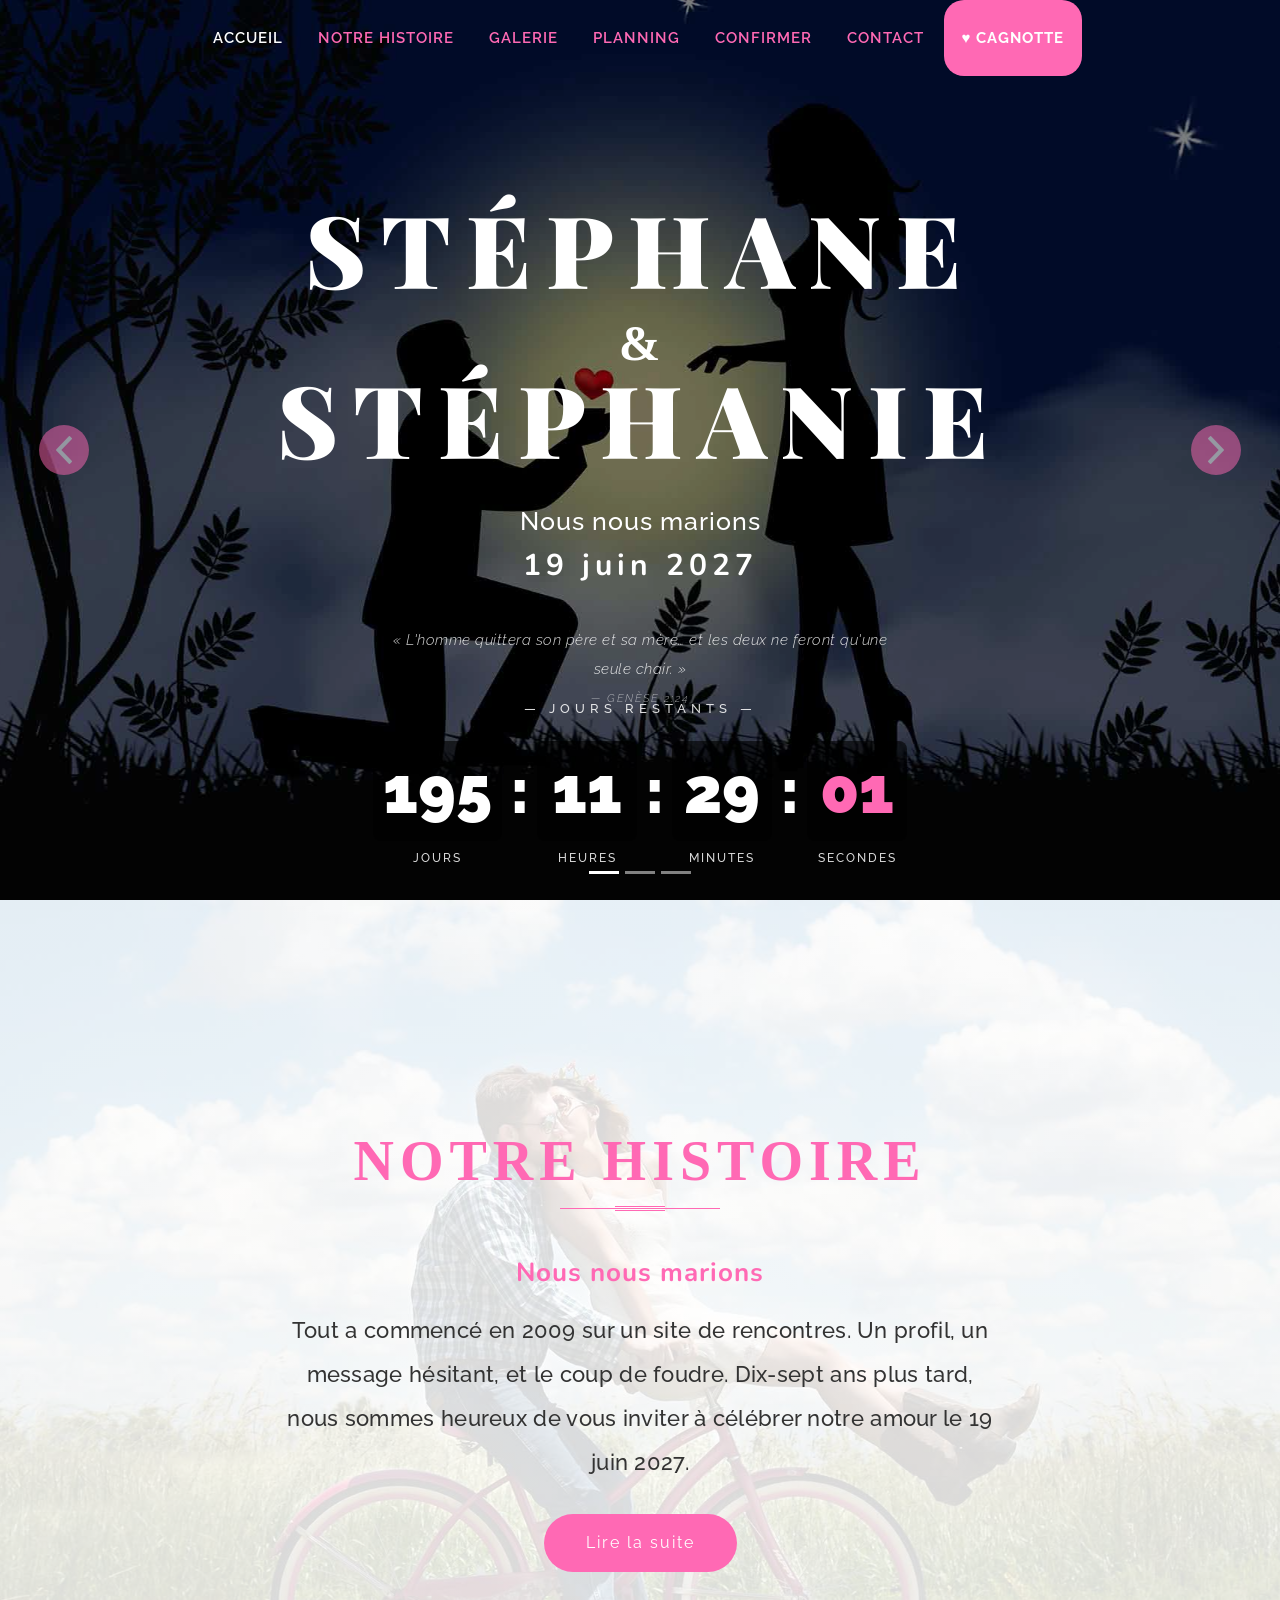
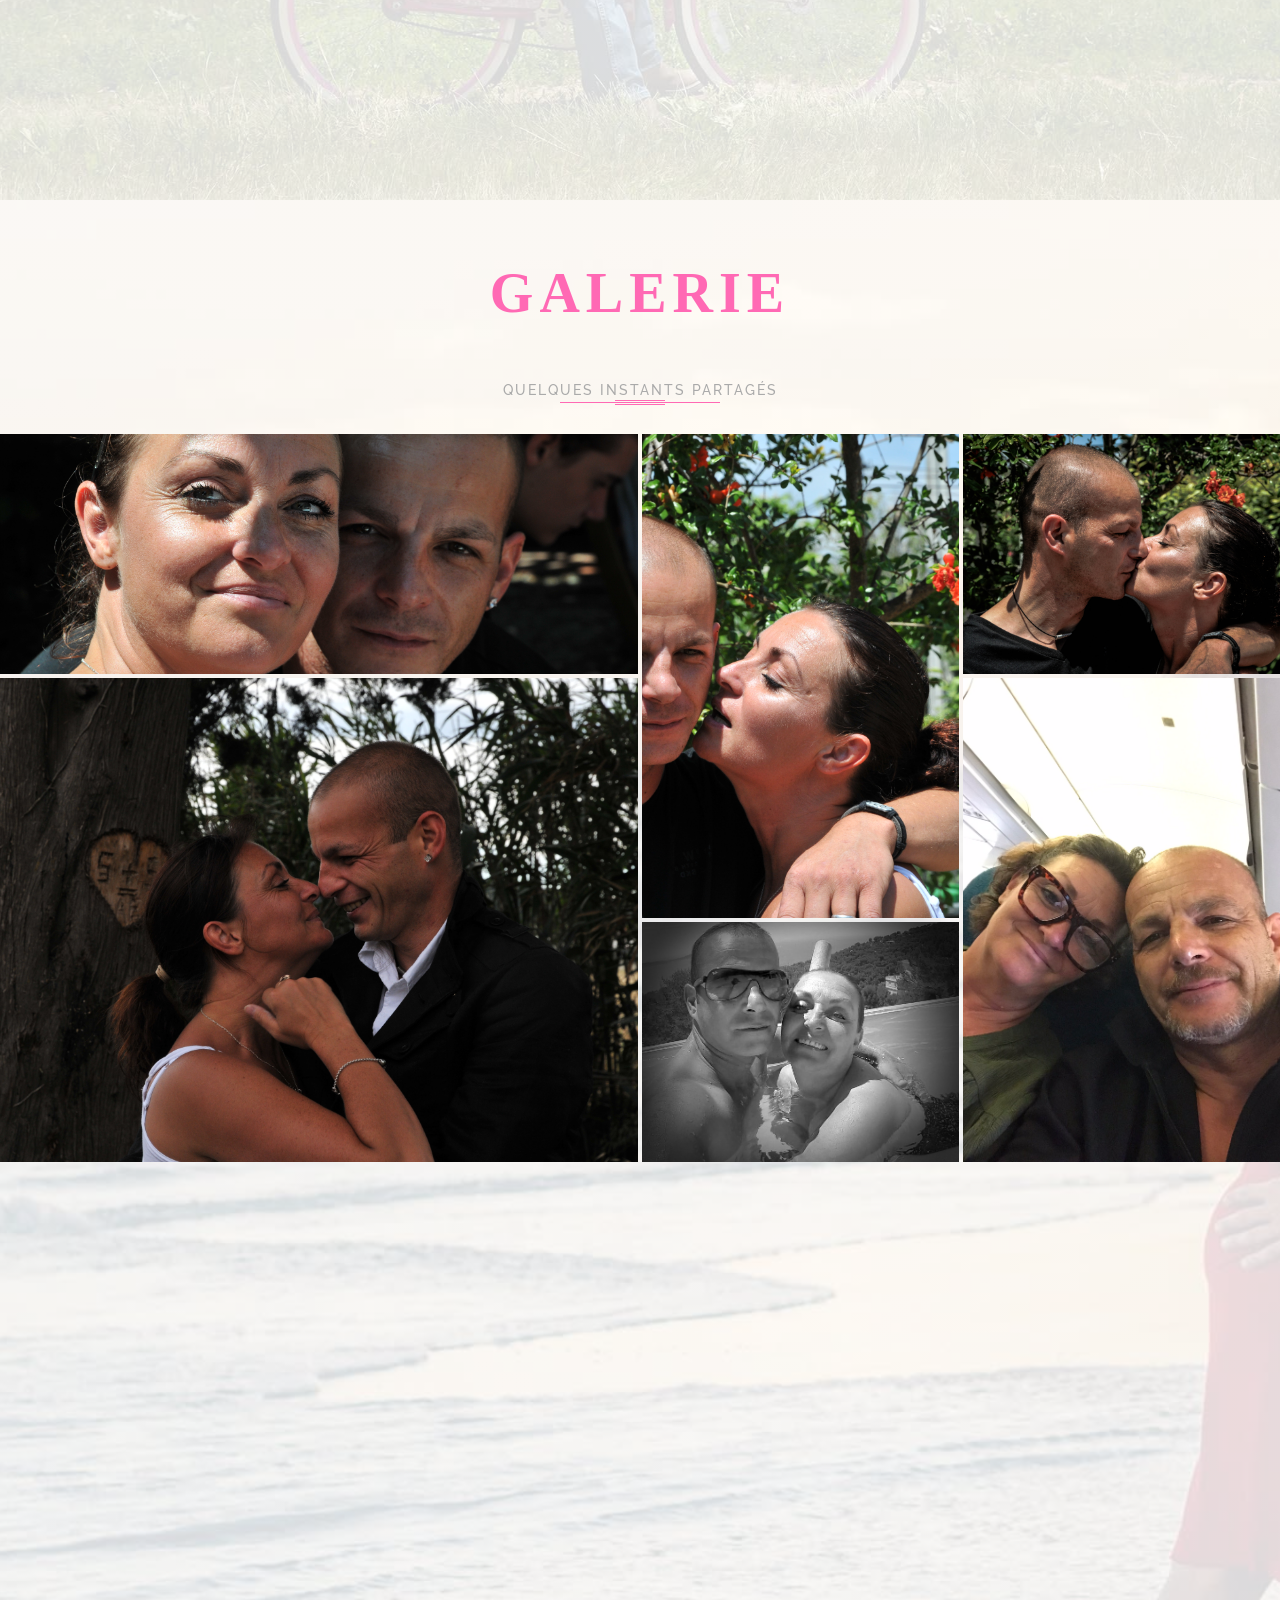
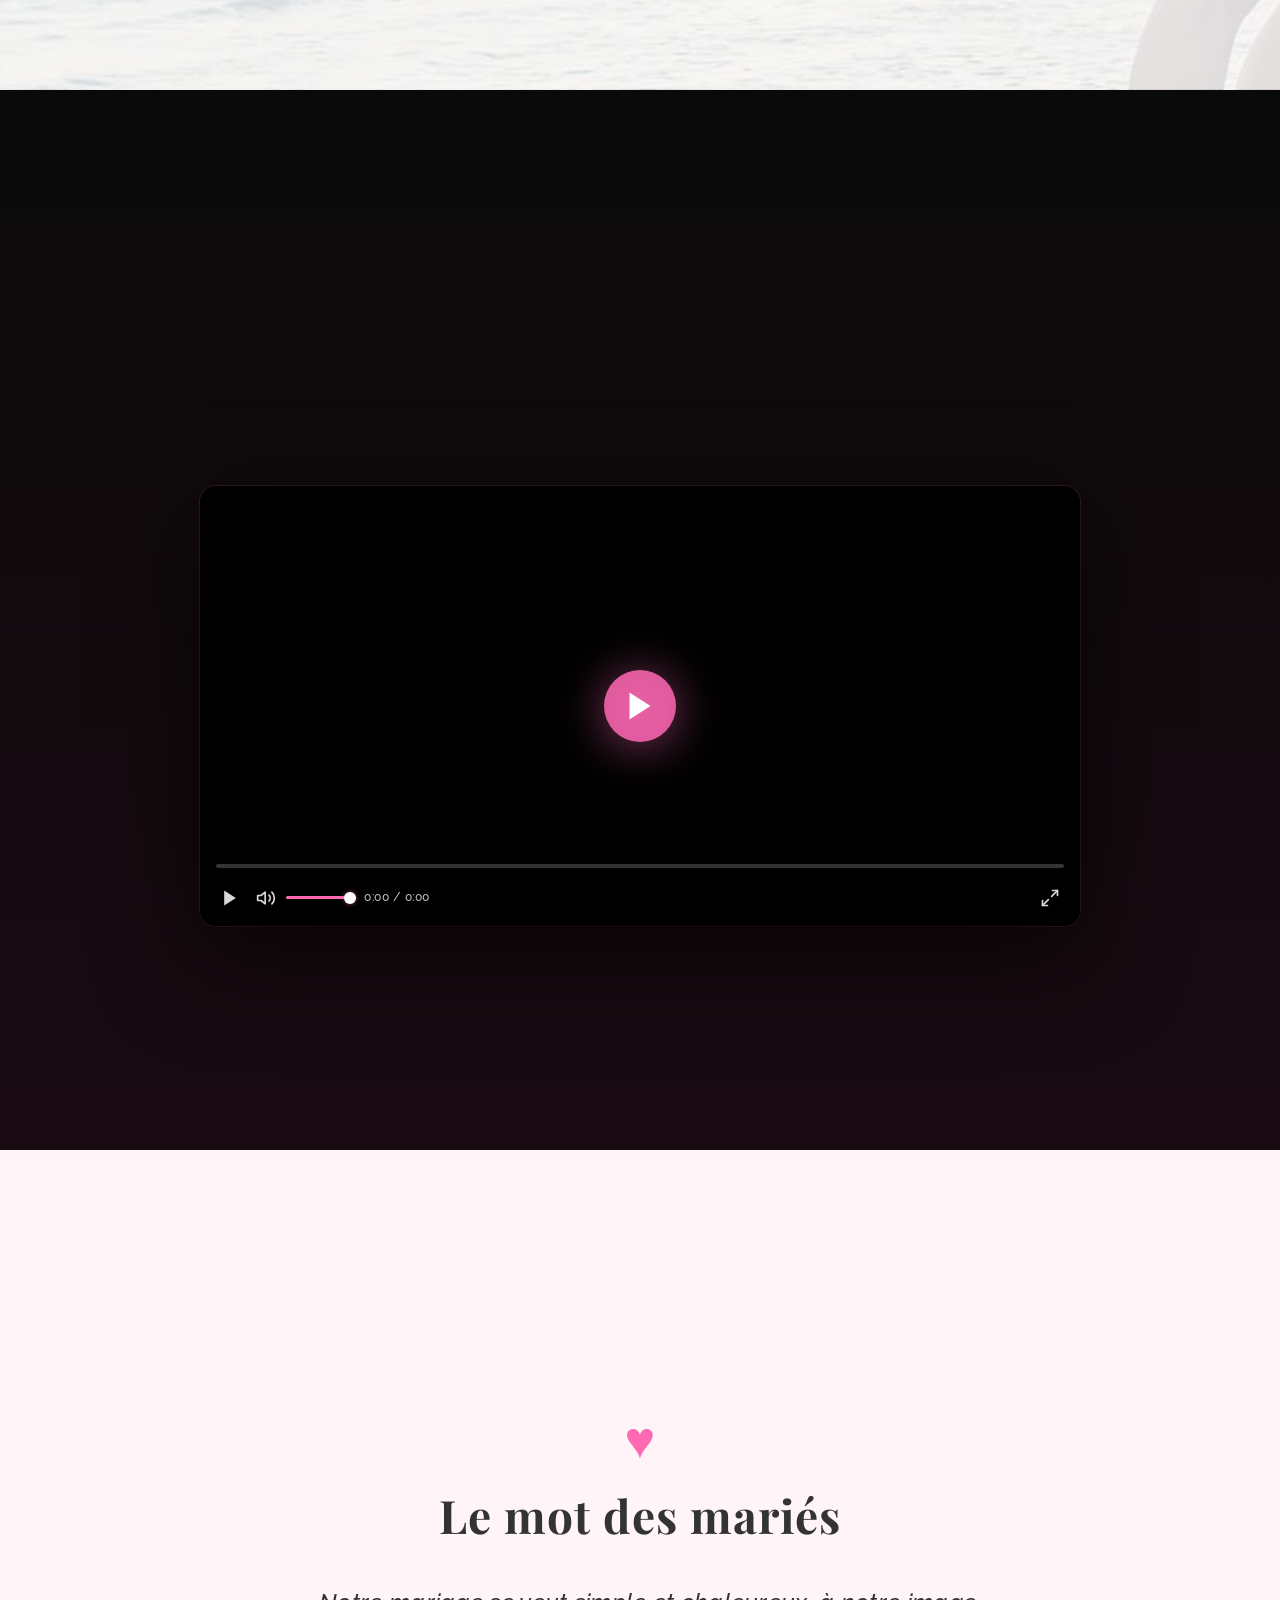
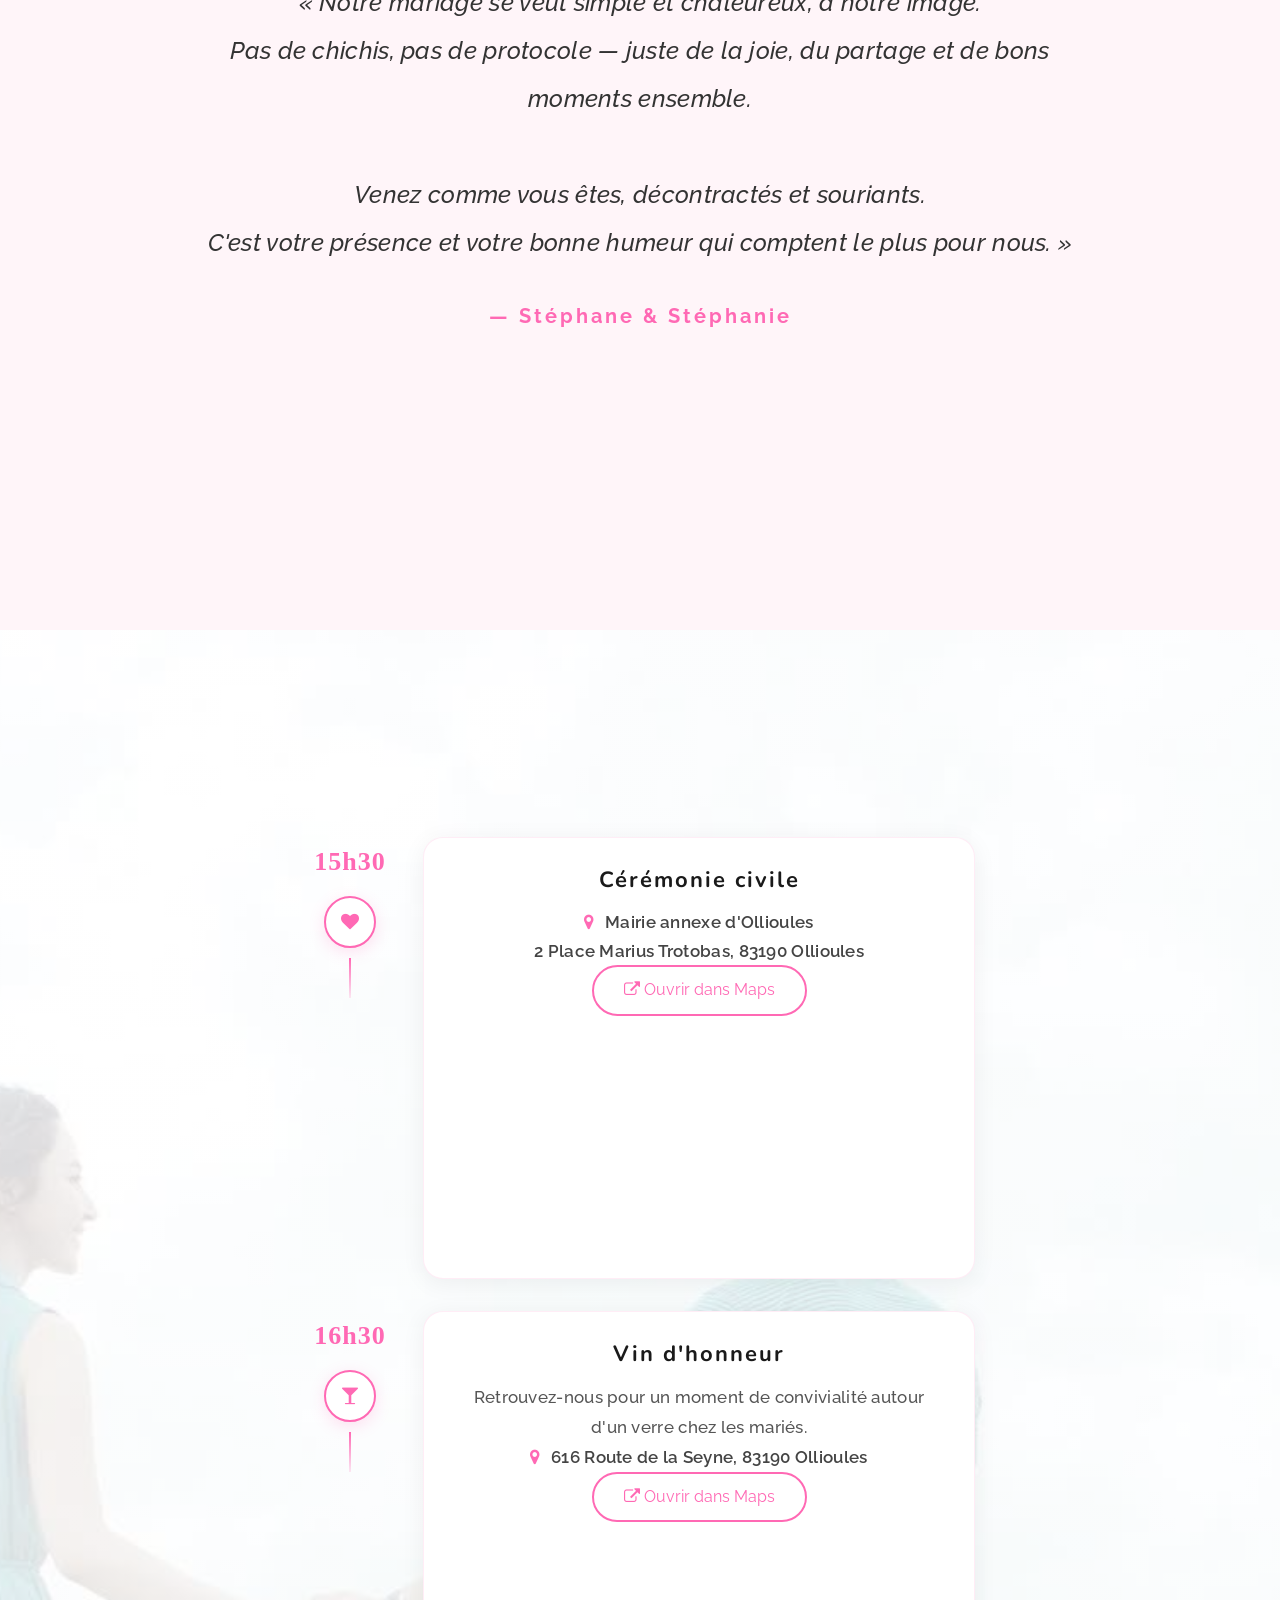
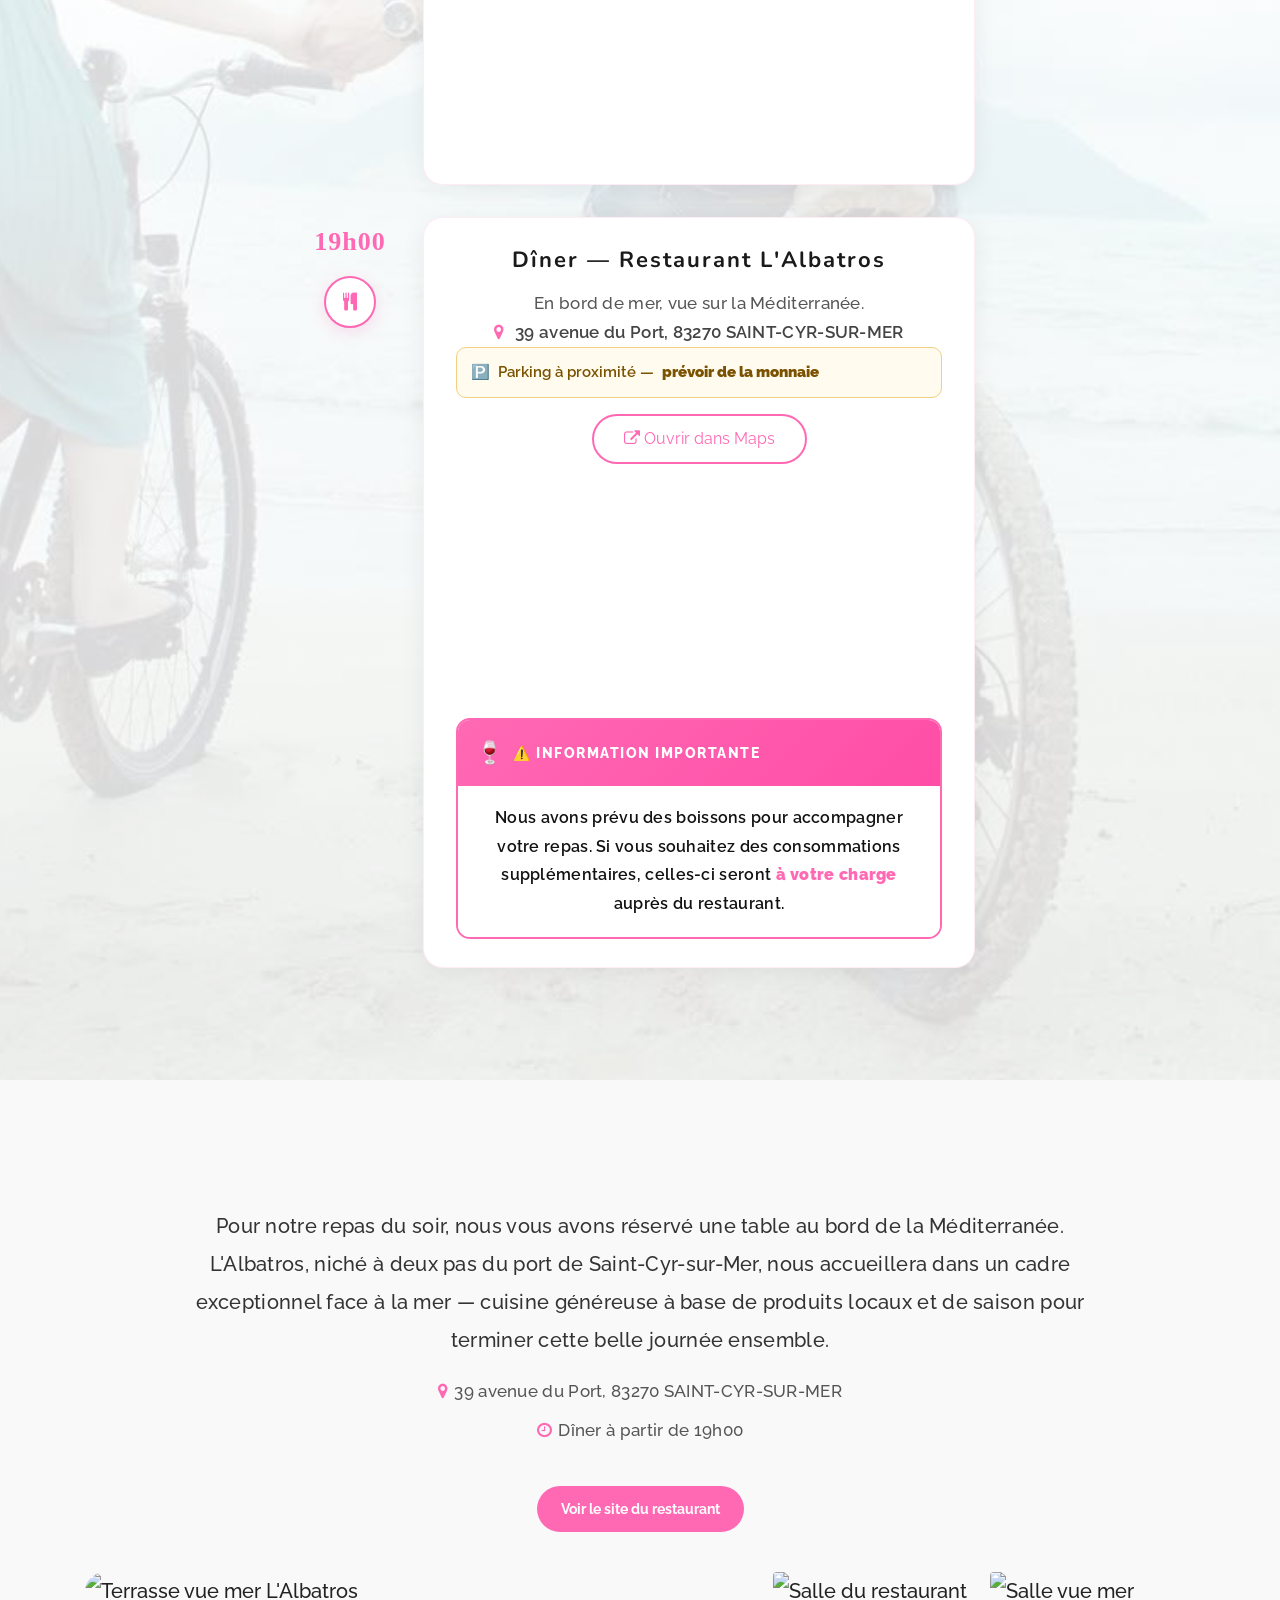
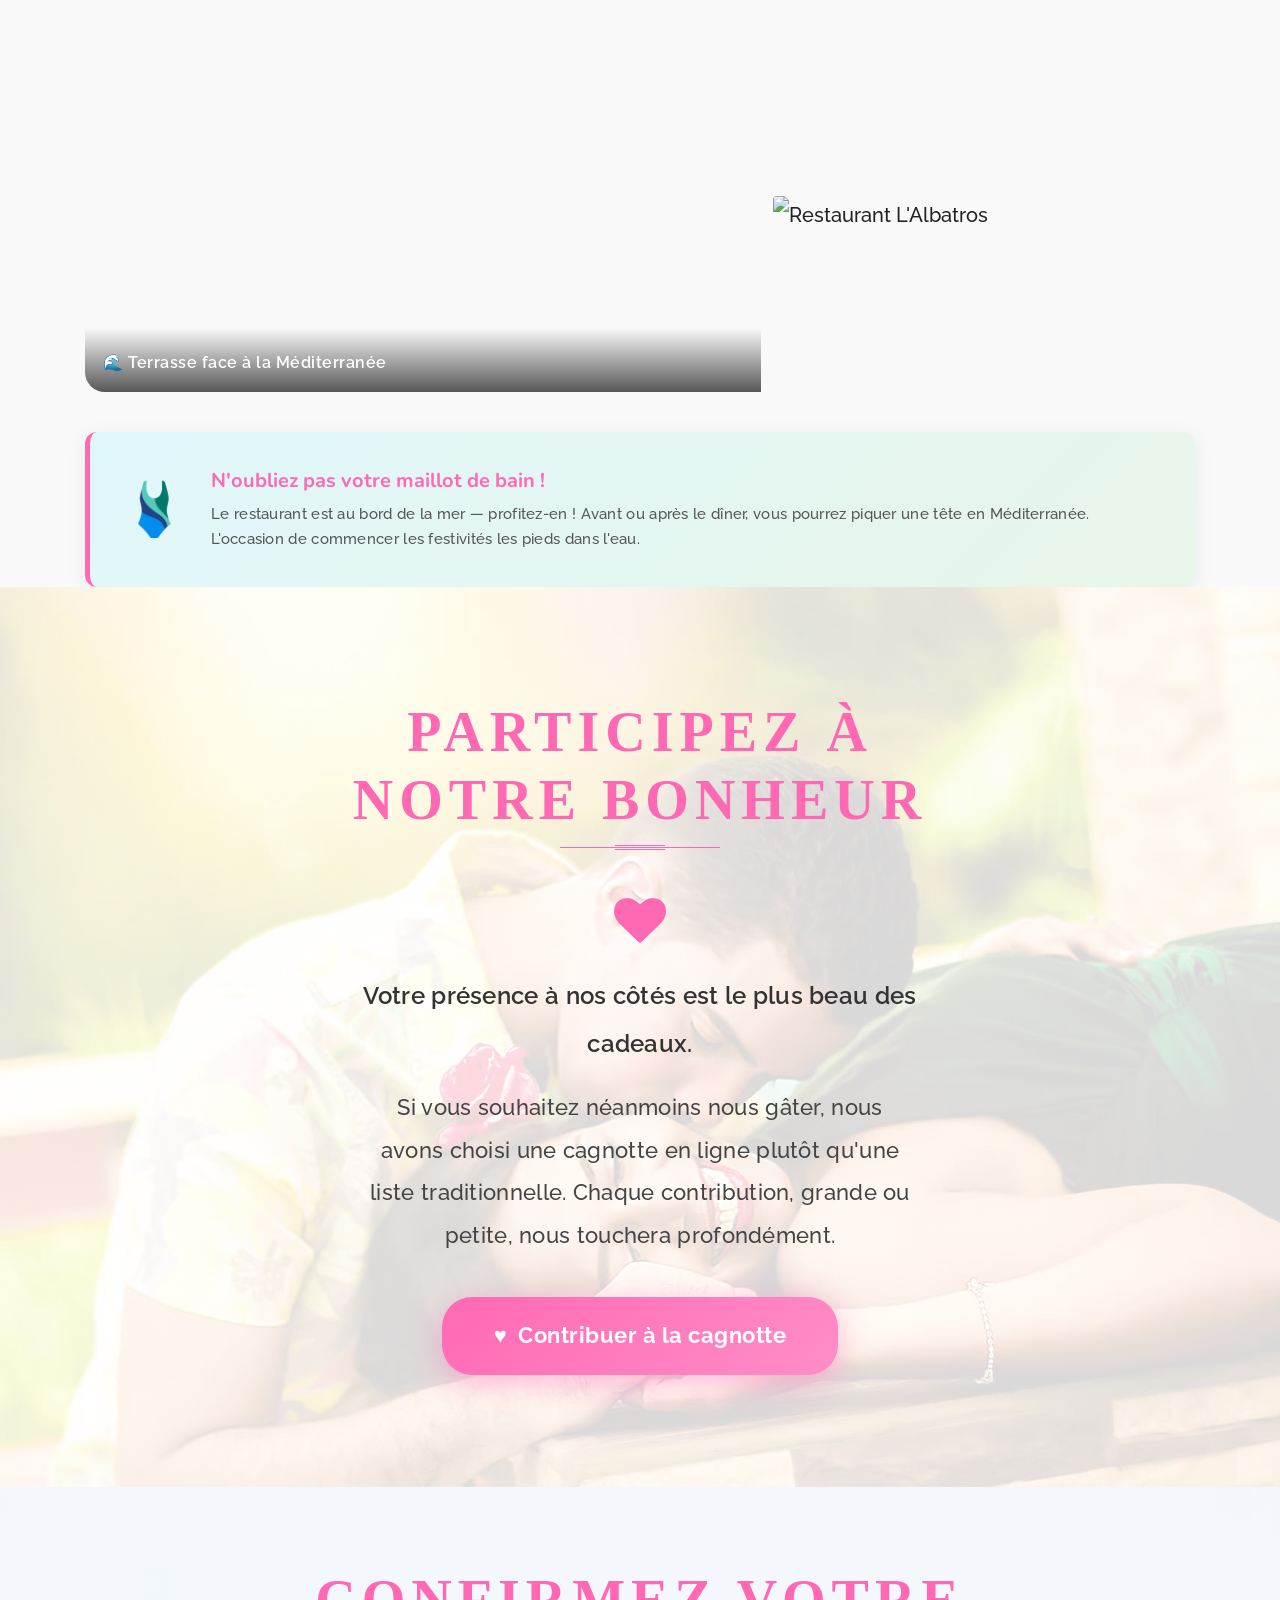
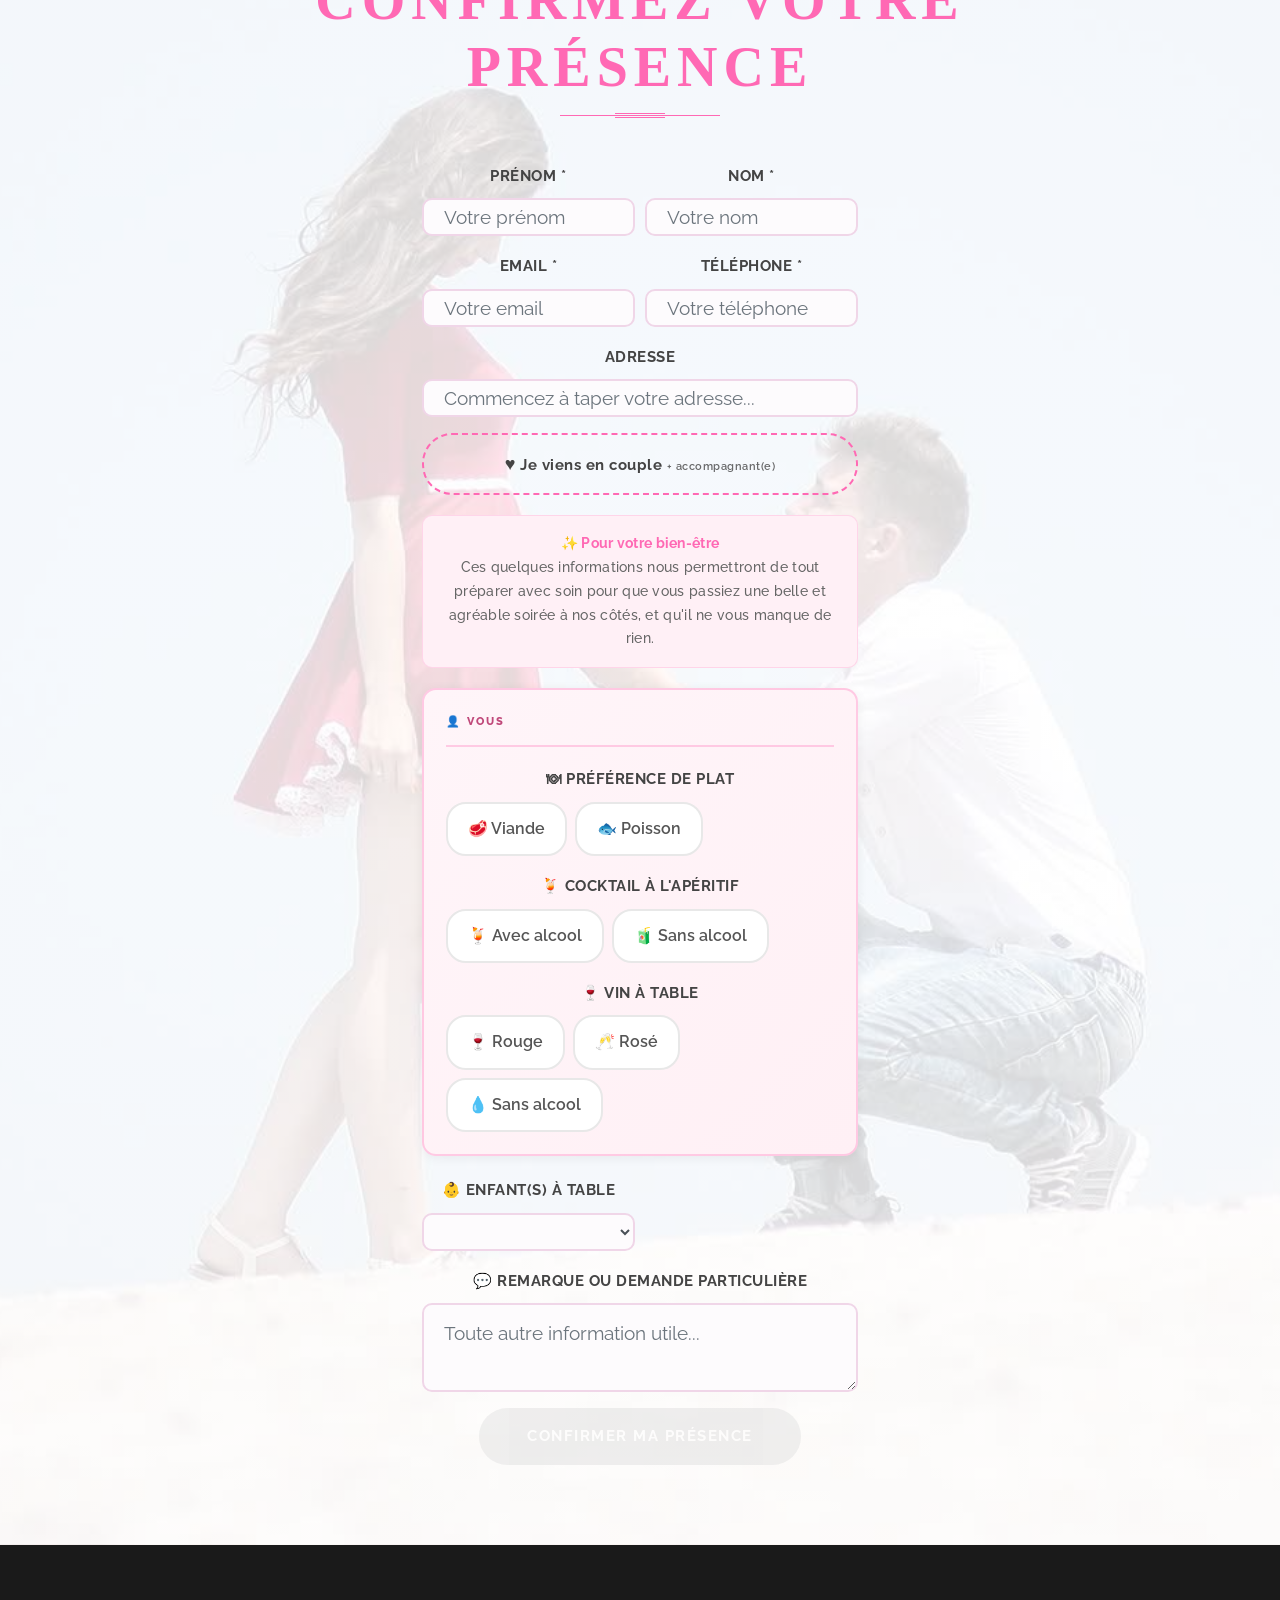
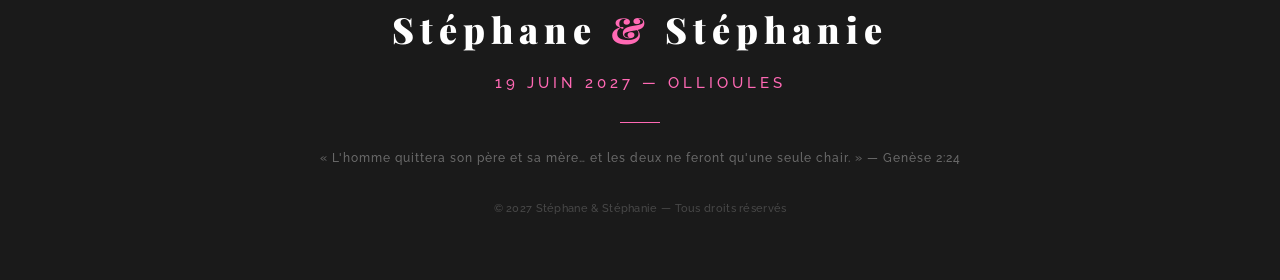
==== index.html @ e716f55e "wip" ====
<!DOCTYPE html>
<html lang="fr">
    <head>
        <meta charset="utf-8">
        <title>Mariage de Stéphane &amp; Stéphanie</title>
        <meta content="width=device-width, initial-scale=1.0" name="viewport">
        <meta content="" name="keywords">
        <meta content="" name="description">

        <!-- Favicons -->
        <link href="img/favicon.svg" rel="icon" type="image/svg+xml">
        <link href="img/favicon.svg" rel="apple-touch-icon">

        <!-- Google Fonts -->
        <link href="https://fonts.googleapis.com/css2?family=Playfair+Display:ital,wght@0,700;0,900;1,500;1,700;1,900&family=Cormorant+Garant:wght@400;500;600;700&family=Nunito:wght@600;700;900&family=Raleway:wght@400;500;600&display=swap" rel="stylesheet">

        <!-- Bootstrap CSS File -->
        <link href="vendor/bootstrap/css/bootstrap.min.css" rel="stylesheet">

        <!-- Libraries CSS Files -->
        <link href="vendor/fullpage/fullpage.min.css" rel="stylesheet">
        <link href="vendor/font-awesome/css/font-awesome.min.css" rel="stylesheet">
        <link href="vendor/animate/animate.min.css" rel="stylesheet">
        <link href="vendor/ionicons/css/ionicons.min.css" rel="stylesheet">
        <link href="vendor/owlcarousel/assets/owl.carousel.min.css" rel="stylesheet">
        <link href="vendor/slick/slick.css" rel="stylesheet">
        <link href="vendor/slick/slick-theme.css" rel="stylesheet">
        <link href="vendor/flipclock/flipclock.css" rel="stylesheet">

        <!-- Main Stylesheet File -->
        <link href="css/style.css" rel="stylesheet">
    </head>

    <body>
        <div id="full-page">
            <!-- Header Section Start -->
            <section class="section section-1">
                <header id="header">
                    <div class="mobile-menu-btn"><i class="fa fa-bars"></i></div>
                    <nav class="main-menu top-menu">
                        <ul>
                            <li class="active"><a href="index.html">Accueil</a></li>
                            <li><a href="story.html">Notre Histoire</a></li>
                            <li><a href="#gallery">Galerie</a></li>
                            <li><a href="#party">Planning</a></li>
                            <li><a href="#rsvp">Confirmer</a></li>
                            <li><a href="contact.html">Contact</a></li>
                            <li><a href="https://www.onparticipe.fr/c/oLcOzFub" target="_blank" style="background:#FF69B4;color:#fff!important;-webkit-text-fill-color:#fff;padding:8px 18px;border-radius:20px;font-weight:700;">♥ Cagnotte</a></li>
                        </ul>
                    </nav>
                </header>

                <div id="intro">
                    <div class="intro-container">
                        <div id="introCarousel" class="carousel  slide carousel-fade" data-ride="carousel">

                            <ol class="carousel-indicators"></ol>

                            <div class="carousel-inner" role="listbox">

                                <div class="carousel-item active">
                                    <div class="carousel-background"><img src="img/slider-1.jpg" alt=""></div>
                                    <div class="carousel-container">
                                        <div class="carousel-content">
                                            <h1>Stéphane</h1>
                                            <h2>&</h2>
                                            <h1>Stéphanie</h1>
                                            <p>Nous nous marions</p>
                                            <h4>19 juin 2027</h4>
                                            <p style="font-style:italic;font-size:clamp(12px,3.5vw,15px);opacity:0.85;margin-top:10px;letter-spacing:0.5px;font-weight:300;max-width:520px;margin-left:auto;margin-right:auto;padding:0 10px;">« L'homme quittera son père et sa mère… et les deux ne feront qu'une seule chair. »<br><span style="font-size:clamp(10px,2.5vw,11px);opacity:0.7;letter-spacing:2px;text-transform:uppercase;">— Genèse 2:24</span></p>
                                        </div>
                                    </div>
                                </div>

                                <div class="carousel-item">
                                    <div class="carousel-background"><img src="img/slider-2.jpg" alt=""></div>
                                    <div class="carousel-container">
                                        <div class="carousel-content">
                                            <h1>Stéphane</h1>
                                            <h2>&</h2>
                                            <h1>Stéphanie</h1>
                                            <p>Nous nous marions</p>
                                            <h4>19 juin 2027</h4>
                                            <p style="font-style:italic;font-size:clamp(12px,3.5vw,15px);opacity:0.85;margin-top:10px;letter-spacing:0.5px;font-weight:300;max-width:520px;margin-left:auto;margin-right:auto;padding:0 10px;">« L'homme quittera son père et sa mère… et les deux ne feront qu'une seule chair. »<br><span style="font-size:clamp(10px,2.5vw,11px);opacity:0.7;letter-spacing:2px;text-transform:uppercase;">— Genèse 2:24</span></p>
                                        </div>
                                    </div>
                                </div>

                                <div class="carousel-item">
                                    <div class="carousel-background"><img src="img/slider-3.jpg" alt=""></div>
                                    <div class="carousel-container">
                                        <div class="carousel-content">
                                            <h1>Stéphane</h1>
                                            <h2>&</h2>
                                            <h1>Stéphanie</h1>
                                            <p>Nous nous marions</p>
                                            <h4>19 juin 2027</h4>
                                            <p style="font-style:italic;font-size:clamp(12px,3.5vw,15px);opacity:0.85;margin-top:10px;letter-spacing:0.5px;font-weight:300;max-width:520px;margin-left:auto;margin-right:auto;padding:0 10px;">« L'homme quittera son père et sa mère… et les deux ne feront qu'une seule chair. »<br><span style="font-size:clamp(10px,2.5vw,11px);opacity:0.7;letter-spacing:2px;text-transform:uppercase;">— Genèse 2:24</span></p>
                                        </div>
                                    </div>
                                </div>

                            </div>

                            <a class="carousel-control-prev" href="#introCarousel" role="button" data-slide="prev">
                                <span class="carousel-control-prev-icon ion-chevron-left" aria-hidden="true"></span>
                                <span class="sr-only">Previous</span>
                            </a>

                            <a class="carousel-control-next" href="#introCarousel" role="button" data-slide="next">
                                <span class="carousel-control-next-icon ion-chevron-right" aria-hidden="true"></span>
                                <span class="sr-only">Next</span>
                            </a>

                        </div>
                    </div>
                    <div id="header-clock" style="position:absolute;bottom:max(30px,env(safe-area-inset-bottom,20px));left:0;right:0;z-index:10;text-align:center;padding:0 15px;">
                        <p style="color:#fff;letter-spacing:5px;text-transform:uppercase;font-size:13px;margin-bottom:20px;opacity:0.85;">— Jours restants —</p>
                        <div style="display:inline-flex;gap:8px;align-items:flex-start;flex-wrap:wrap;justify-content:center;">
                            <div style="text-align:center;">
                                <div id="hc-days" style="background:rgba(0,0,0,0.6);color:#fff;font-size:clamp(28px,8vw,64px);font-weight:900;min-width:clamp(60px,16vw,100px);height:clamp(60px,16vw,100px);line-height:clamp(60px,16vw,100px);border-radius:8px;padding:0 10px;">00</div>
                                <div style="color:#fff;font-size:clamp(9px,2vw,12px);letter-spacing:2px;text-transform:uppercase;margin-top:6px;opacity:0.85;">Jours</div>
                            </div>
                            <div style="color:#fff;font-size:clamp(28px,8vw,64px);font-weight:900;line-height:clamp(60px,16vw,100px);">:</div>
                            <div style="text-align:center;">
                                <div id="hc-hours" style="background:rgba(0,0,0,0.6);color:#fff;font-size:clamp(28px,8vw,64px);font-weight:900;min-width:clamp(60px,16vw,100px);height:clamp(60px,16vw,100px);line-height:clamp(60px,16vw,100px);border-radius:8px;padding:0 10px;">00</div>
                                <div style="color:#fff;font-size:clamp(9px,2vw,12px);letter-spacing:2px;text-transform:uppercase;margin-top:6px;opacity:0.85;">Heures</div>
                            </div>
                            <div style="color:#fff;font-size:clamp(28px,8vw,64px);font-weight:900;line-height:clamp(60px,16vw,100px);">:</div>
                            <div style="text-align:center;">
                                <div id="hc-minutes" style="background:rgba(0,0,0,0.6);color:#fff;font-size:clamp(28px,8vw,64px);font-weight:900;min-width:clamp(60px,16vw,100px);height:clamp(60px,16vw,100px);line-height:clamp(60px,16vw,100px);border-radius:8px;padding:0 10px;">00</div>
                                <div style="color:#fff;font-size:clamp(9px,2vw,12px);letter-spacing:2px;text-transform:uppercase;margin-top:6px;opacity:0.85;">Minutes</div>
                            </div>
                            <div style="color:#fff;font-size:clamp(28px,8vw,64px);font-weight:900;line-height:clamp(60px,16vw,100px);">:</div>
                            <div style="text-align:center;">
                                <div id="hc-seconds" style="background:rgba(0,0,0,0.6);color:#FF69B4;font-size:clamp(28px,8vw,64px);font-weight:900;min-width:clamp(60px,16vw,100px);height:clamp(60px,16vw,100px);line-height:clamp(60px,16vw,100px);border-radius:8px;padding:0 10px;">00</div>
                                <div style="color:#fff;font-size:clamp(9px,2vw,12px);letter-spacing:2px;text-transform:uppercase;margin-top:6px;opacity:0.85;">Secondes</div>
                            </div>
                        </div>
                    </div>
                </div>
            </section>
            <!-- Header Section End -->

            <!-- Story Section Start-->
            <section class="section section-2">
                <div id="story">
                    <div class="container">
                        <header class="section-header">
                            <h3>Notre Histoire</h3>
                        </header>
                        <div class="row justify-content-center">
                            <div class="col-md-10 text-center">
                                <h4>Nous nous marions</h4>
                                <p>
                                    Tout a commencé en 2009 sur un site de rencontres. Un profil, un message hésitant, et le coup de foudre. Dix-sept ans plus tard, nous sommes heureux de vous inviter à célébrer notre amour le 19 juin 2027.
                                </p>
                                <a href="story.html">Lire la suite</a>
                            </div>
                        </div>
                    </div>
                </div>
            </section>
            <!-- Story Section end -->

                                    <!-- Gallery Section Start-->
            <section class="section section-3">
                <div id="gallery">
                    <header class="section-header" style="padding-top:60px;">
                        <h3>Galerie</h3>
                        <p style="color:#aaa;font-size:14px;letter-spacing:2px;text-transform:uppercase;margin-top:-10px;">Quelques instants partagés</p>
                    </header>
                    <div class="gal-grid">
                        <div class="gal-item gal-wide" onclick="openLb(0)">
                            <img src="img/gallery/DSC_1347.JPEG" loading="lazy" alt="Stéphane &amp; Stéphanie">
                            <div class="gal-overlay"><span class="gal-zoom">&#x2B;</span></div>
                        </div>
                        <div class="gal-item gal-tall" onclick="openLb(1)">
                            <img src="img/gallery/DSC_1352.JPEG" loading="lazy" alt="Stéphane &amp; Stéphanie">
                            <div class="gal-overlay"><span class="gal-zoom">&#x2B;</span></div>
                        </div>
                        <div class="gal-item" onclick="openLb(2)">
                            <img src="img/gallery/DSC_1360.JPEG" loading="lazy" alt="Stéphane &amp; Stéphanie">
                            <div class="gal-overlay"><span class="gal-zoom">&#x2B;</span></div>
                        </div>
                        <div class="gal-item gal-wide gal-tall" onclick="openLb(3)">
                            <img src="img/gallery/DSC_1535.JPEG" loading="lazy" alt="Stéphane &amp; Stéphanie">
                            <div class="gal-overlay"><span class="gal-zoom">&#x2B;</span></div>
                        </div>
                        <div class="gal-item gal-tall" onclick="openLb(4)">
                            <img src="img/gallery/IMG_0100.JPEG" loading="lazy" alt="Stéphane &amp; Stéphanie">
                            <div class="gal-overlay"><span class="gal-zoom">&#x2B;</span></div>
                        </div>
                        <div class="gal-item" onclick="openLb(5)">
                            <img src="img/gallery/IMG_0382.JPEG" loading="lazy" alt="Stéphane &amp; Stéphanie">
                            <div class="gal-overlay"><span class="gal-zoom">&#x2B;</span></div>
                        </div>
                        <div class="gal-item gal-wide" onclick="openLb(6)">
                            <img src="img/gallery/IMG_0679.JPEG" loading="lazy" alt="Stéphane &amp; Stéphanie">
                            <div class="gal-overlay"><span class="gal-zoom">&#x2B;</span></div>
                        </div>
                        <div class="gal-item gal-tall" onclick="openLb(7)">
                            <img src="img/gallery/IMG_0728.JPEG" loading="lazy" alt="Stéphane &amp; Stéphanie">
                            <div class="gal-overlay"><span class="gal-zoom">&#x2B;</span></div>
                        </div>
                        <div class="gal-item gal-wide" onclick="openLb(8)">
                            <img src="img/gallery/IMG_1003.JPEG" loading="lazy" alt="Stéphane &amp; Stéphanie">
                            <div class="gal-overlay"><span class="gal-zoom">&#x2B;</span></div>
                        </div>
                    </div>
                </div>
            </section>
            <!-- Gallery Section end -->

            <!-- Lightbox -->
            <div id="lb-overlay" onclick="closeLb()">
                <button id="lb-close" onclick="event.stopPropagation();closeLb()">&times;</button>
                <div id="lb-main" onclick="event.stopPropagation()">
                    <button id="lb-prev" onclick="moveLb(-1)">&#10094;</button>
                    <img id="lb-img" src="" alt="">
                    <button id="lb-next" onclick="moveLb(1)">&#10095;</button>
                </div>
                <div id="lb-counter" onclick="event.stopPropagation()"></div>
                <div id="lb-thumbs" onclick="event.stopPropagation()"></div>
            </div>
            <script>
                var lbPhotos = ["DSC_1347.JPEG","DSC_1352.JPEG","DSC_1360.JPEG","DSC_1535.JPEG","IMG_0100.JPEG","IMG_0382.JPEG","IMG_0679.JPEG","IMG_0728.JPEG","IMG_1003.JPEG"];
                var lbIndex = 0;

                function buildThumbs() {
                    var strip = document.getElementById('lb-thumbs');
                    lbPhotos.forEach(function(p, i) {
                        var t = document.createElement('img');
                        t.src = 'img/gallery/' + p;
                        t.className = 'lb-thumb';
                        t.onclick = function() { goLb(i); };
                        strip.appendChild(t);
                    });
                }
                buildThumbs();

                function updateThumbs() {
                    document.querySelectorAll('.lb-thumb').forEach(function(t, i) {
                        t.classList.toggle('lb-thumb-active', i === lbIndex);
                    });
                }

                function goLb(i) {
                    lbIndex = i;
                    var img = document.getElementById('lb-img');
                    img.style.opacity = '0';
                    img.style.transform = 'scale(0.97)';
                    setTimeout(function() {
                        img.src = 'img/gallery/' + lbPhotos[lbIndex];
                        img.style.opacity = '1';
                        img.style.transform = 'scale(1)';
                    }, 150);
                    document.getElementById('lb-counter').textContent = (lbIndex+1) + ' / ' + lbPhotos.length;
                    updateThumbs();
                    // scroll thumb into view
                    var thumbs = document.querySelectorAll('.lb-thumb');
                    if (thumbs[lbIndex]) thumbs[lbIndex].scrollIntoView({behavior:'smooth', inline:'center', block:'nearest'});
                }

                function openLb(i) {
                    lbIndex = i;
                    document.getElementById('lb-img').src = 'img/gallery/' + lbPhotos[i];
                    document.getElementById('lb-counter').textContent = (i+1) + ' / ' + lbPhotos.length;
                    document.getElementById('lb-overlay').classList.add('active');
                    updateThumbs();
                }
                function closeLb() {
                    document.getElementById('lb-overlay').classList.remove('active');
                }
                function moveLb(dir) {
                    goLb((lbIndex + dir + lbPhotos.length) % lbPhotos.length);
                }
                document.addEventListener('keydown', function(e) {
                    if (!document.getElementById('lb-overlay').classList.contains('active')) return;
                    if (e.key === 'Escape') closeLb();
                    if (e.key === 'ArrowRight') moveLb(1);
                    if (e.key === 'ArrowLeft') moveLb(-1);
                });

                // Swipe mobile
                var lbTouchX = null;
                document.getElementById('lb-main').addEventListener('touchstart', function(e) { lbTouchX = e.touches[0].clientX; });
                document.getElementById('lb-main').addEventListener('touchend', function(e) {
                    if (lbTouchX === null) return;
                    var dx = e.changedTouches[0].clientX - lbTouchX;
                    if (Math.abs(dx) > 50) moveLb(dx < 0 ? 1 : -1);
                    lbTouchX = null;
                });
            </script>

            <!-- Section Vidéo -->
            <section class="section video-section">
                <div class="container">
                    <header class="section-header">
                        <h3>Notre histoire</h3>
                        <p style="color:rgba(255,255,255,0.35);font-size:13px;letter-spacing:2px;text-transform:uppercase;margin-top:-10px;">En images &amp; en vidéo</p>
                    </header>
                    <div class="vp-wrapper">
                        <video id="vp-video" preload="metadata" playsinline>
                            <source src="video.mp4" type="video/mp4">
                        </video>

                        <!-- Bouton play central -->
                        <div class="vp-big-play" id="vp-big-play">
                            <svg viewBox="0 0 24 24"><polygon points="5,3 19,12 5,21"/></svg>
                        </div>

                        <!-- Contrôles -->
                        <div class="vp-controls" id="vp-controls">
                            <div class="vp-progress-wrap">
                                <div class="vp-progress-bar" id="vp-bar">
                                    <div class="vp-progress-fill" id="vp-fill"></div>
                                    <div class="vp-progress-thumb" id="vp-thumb"></div>
                                </div>
                            </div>
                            <div class="vp-bottom">
                                <div class="vp-left">
                                    <button class="vp-btn" id="vp-play">
                                        <svg id="vp-icon-play" viewBox="0 0 24 24"><polygon points="5,3 19,12 5,21"/></svg>
                                        <svg id="vp-icon-pause" viewBox="0 0 24 24" style="display:none"><rect x="6" y="4" width="4" height="16"/><rect x="14" y="4" width="4" height="16"/></svg>
                                    </button>
                                    <div class="vp-volume">
                                        <button class="vp-btn" id="vp-mute">
                                            <svg id="vp-icon-vol" viewBox="0 0 24 24"><polygon points="11,5 6,9 2,9 2,15 6,15 11,19"/><path d="M15.54,8.46a5,5,0,0,1,0,7.07"/><path d="M19.07,4.93a10,10,0,0,1,0,14.14"/></svg>
                                            <svg id="vp-icon-muted" viewBox="0 0 24 24" style="display:none"><polygon points="11,5 6,9 2,9 2,15 6,15 11,19"/><line x1="23" y1="9" x2="17" y2="15"/><line x1="17" y1="9" x2="23" y2="15"/></svg>
                                        </button>
                                        <input type="range" id="vp-vol" min="0" max="1" step="0.05" value="1">
                                    </div>
                                    <span class="vp-time" id="vp-time">0:00 / 0:00</span>
                                </div>
                                <div class="vp-right">
                                    <button class="vp-btn" id="vp-fs">
                                        <svg viewBox="0 0 24 24"><polyline points="15,3 21,3 21,9"/><polyline points="9,21 3,21 3,15"/><line x1="21" y1="3" x2="14" y2="10"/><line x1="3" y1="21" x2="10" y2="14"/></svg>
                                    </button>
                                </div>
                            </div>
                        </div>
                    </div>
                </div>
            </section>
            <script>
            (function() {
                var vid = document.getElementById('vp-video');
                var bigPlay = document.getElementById('vp-big-play');
                var controls = document.getElementById('vp-controls');
                var playBtn = document.getElementById('vp-play');
                var iconPlay = document.getElementById('vp-icon-play');
                var iconPause = document.getElementById('vp-icon-pause');
                var fill = document.getElementById('vp-fill');
                var thumb = document.getElementById('vp-thumb');
                var bar = document.getElementById('vp-bar');
                var timeEl = document.getElementById('vp-time');
                var muteBtn = document.getElementById('vp-mute');
                var iconVol = document.getElementById('vp-icon-vol');
                var iconMuted = document.getElementById('vp-icon-muted');
                var volRange = document.getElementById('vp-vol');
                var fsBtn = document.getElementById('vp-fs');
                var wrapper = document.querySelector('.vp-wrapper');
                var hideTimer;

                function fmt(s) {
                    var m = Math.floor(s/60), sec = Math.floor(s%60);
                    return m + ':' + (sec<10?'0':'')+sec;
                }
                function updatePlay() {
                    iconPlay.style.display  = vid.paused ? '' : 'none';
                    iconPause.style.display = vid.paused ? 'none' : '';
                    bigPlay.classList.toggle('vp-big-play--hidden', !vid.paused);
                }
                function updateProgress() {
                    var pct = vid.duration ? (vid.currentTime / vid.duration * 100) : 0;
                    fill.style.width = pct + '%';
                    thumb.style.left = pct + '%';
                    timeEl.textContent = fmt(vid.currentTime) + ' / ' + fmt(vid.duration || 0);
                }

                // Play/pause
                function togglePlay() { vid.paused ? vid.play() : vid.pause(); }
                bigPlay.addEventListener('click', togglePlay);
                playBtn.addEventListener('click', togglePlay);
                vid.addEventListener('click', togglePlay);
                vid.addEventListener('play', updatePlay);
                vid.addEventListener('pause', updatePlay);
                vid.addEventListener('timeupdate', updateProgress);

                // Barre de progression
                bar.addEventListener('click', function(e) {
                    var rect = bar.getBoundingClientRect();
                    vid.currentTime = ((e.clientX - rect.left) / rect.width) * vid.duration;
                });
                var dragging = false;
                bar.addEventListener('mousedown', function() { dragging = true; });
                window.addEventListener('mousemove', function(e) {
                    if (!dragging) return;
                    var rect = bar.getBoundingClientRect();
                    var pct = Math.max(0, Math.min(1, (e.clientX - rect.left) / rect.width));
                    vid.currentTime = pct * vid.duration;
                });
                window.addEventListener('mouseup', function() { dragging = false; });

                // Volume
                volRange.addEventListener('input', function() {
                    vid.volume = this.value;
                    vid.muted = this.value == 0;
                    iconVol.style.display   = vid.muted ? 'none' : '';
                    iconMuted.style.display = vid.muted ? '' : 'none';
                    this.style.setProperty('--vp-vol-pct', (this.value * 100) + '%');
                });
                muteBtn.addEventListener('click', function() {
                    vid.muted = !vid.muted;
                    iconVol.style.display   = vid.muted ? 'none' : '';
                    iconMuted.style.display = vid.muted ? '' : 'none';
                    volRange.value = vid.muted ? 0 : vid.volume;
                });

                // Plein écran
                fsBtn.addEventListener('click', function() {
                    if (!document.fullscreenElement) {
                        (wrapper.requestFullscreen || wrapper.webkitRequestFullscreen).call(wrapper);
                    } else {
                        (document.exitFullscreen || document.webkitExitFullscreen).call(document);
                    }
                });

                // Auto-hide contrôles
                function showControls() {
                    controls.classList.add('vp-controls--visible');
                    clearTimeout(hideTimer);
                    if (!vid.paused) hideTimer = setTimeout(function() {
                        controls.classList.remove('vp-controls--visible');
                    }, 3000);
                }
                wrapper.addEventListener('mousemove', showControls);
                wrapper.addEventListener('touchstart', showControls, {passive:true});
                wrapper.addEventListener('mouseleave', function() {
                    if (!vid.paused) controls.classList.remove('vp-controls--visible');
                });
                // Toujours visible si en pause
                vid.addEventListener('pause', function() { controls.classList.add('vp-controls--visible'); });
                vid.addEventListener('play',  function() { showControls(); });

                // Init
                vid.addEventListener('loadedmetadata', updateProgress);
                controls.classList.add('vp-controls--visible');
            })();
            </script>

            <!-- Mot des mariés -->
            <section class="section" style="background:#fff5f9;padding:90px 0;">
                <div class="container">
                    <div style="max-width:900px;margin:0 auto;text-align:center;">
                        <div style="font-size:52px;color:#FF69B4;margin-bottom:22px;line-height:1;">♥</div>
                        <h3 style="font-family:'Playfair Display',serif;font-size:clamp(28px,4vw,46px);color:#333;margin-bottom:36px;letter-spacing:1px;">Le mot des mariés</h3>
                        <p style="font-size:clamp(18px,2.2vw,24px);line-height:2;color:#333;font-style:italic;font-weight:500;">
                            « Notre mariage se veut simple et chaleureux, à notre image.<br>
                            Pas de chichis, pas de protocole — juste de la joie, du partage et de bons moments ensemble.<br><br>
                            Venez comme vous êtes, décontractés et souriants.<br>
                            C'est votre présence et votre bonne humeur qui comptent le plus pour nous. »
                        </p>
                        <p style="margin-top:30px;color:#FF69B4;font-weight:700;letter-spacing:3px;font-size:clamp(16px,2vw,20px);">— Stéphane &amp; Stéphanie</p>
                    </div>
                </div>
            </section>

            <!-- Planning Section -->
            <section class="section section-4">
                <div id="party">
                    <div class="container">
                        <header class="section-header">
                            <h3>Le Programme</h3>
                        </header>
                        <div class="prog-list">

                            <!-- Cérémonie -->
                            <div class="prog-item">
                                <div class="prog-left">
                                    <span class="prog-time">15h30</span>
                                    <div class="prog-dot"><i class="fa fa-heart"></i></div>
                                    <div class="prog-line"></div>
                                </div>
                                <div class="prog-box">
                                    <h4 class="prog-title">Cérémonie civile</h4>
                                    <p class="prog-place"><i class="fa fa-map-marker"></i> Mairie annexe d'Ollioules<br>2 Place Marius Trotobas, 83190 Ollioules</p>
                                    <a href="https://maps.google.com/?q=2+Place+Marius+Trotobas,+83190+Ollioules" target="_blank" class="prog-map-btn"><i class="fa fa-external-link"></i> Ouvrir dans Maps</a>
                                    <iframe src="https://maps.google.com/maps?q=2+Place+Marius+Trotobas,+83190+Ollioules,+France&output=embed" width="100%" height="220" style="border:0;display:block;border-radius:14px;margin-top:14px;" allowfullscreen="" loading="lazy" referrerpolicy="no-referrer-when-downgrade"></iframe>
                                </div>
                            </div>

                            <!-- Vin d'honneur -->
                            <div class="prog-item">
                                <div class="prog-left">
                                    <span class="prog-time">16h30</span>
                                    <div class="prog-dot"><i class="fa fa-glass"></i></div>
                                    <div class="prog-line"></div>
                                </div>
                                <div class="prog-box">
                                    <h4 class="prog-title">Vin d'honneur</h4>
                                    <p class="prog-desc">Retrouvez-nous pour un moment de convivialité autour d'un verre chez les mariés.</p>
                                    <p class="prog-place"><i class="fa fa-map-marker"></i> 616 Route de la Seyne, 83190 Ollioules</p>
                                    <a href="https://maps.google.com/?q=43.1237283,5.8466746" target="_blank" class="prog-map-btn"><i class="fa fa-external-link"></i> Ouvrir dans Maps</a>
                                    <iframe src="https://maps.google.com/maps?q=43.1237283,5.8466746&output=embed" width="100%" height="220" style="border:0;display:block;border-radius:14px;margin-top:14px;" allowfullscreen="" loading="lazy" referrerpolicy="no-referrer-when-downgrade"></iframe>
                                </div>
                            </div>

                            <!-- Dîner -->
                            <div class="prog-item">
                                <div class="prog-left">
                                    <span class="prog-time">19h00</span>
                                    <div class="prog-dot"><i class="fa fa-cutlery"></i></div>
                                </div>
                                <div class="prog-box">
                                    <h4 class="prog-title">Dîner — Restaurant L'Albatros</h4>
                                    <p class="prog-desc">En bord de mer, vue sur la Méditerranée.</p>
                                    <p class="prog-place"><i class="fa fa-map-marker"></i> 39 avenue du Port, 83270 SAINT-CYR-SUR-MER</p>
                                    <div class="prog-parking"><span>🅿️</span> Parking à proximité — <strong>prévoir de la monnaie</strong></div>
                                    <a href="https://maps.google.com/?q=L'Albatros+39+avenue+du+Port+83270+Saint-Cyr-sur-Mer" target="_blank" class="prog-map-btn"><i class="fa fa-external-link"></i> Ouvrir dans Maps</a>
                                    <iframe src="https://maps.google.com/maps?q=L'Albatros,+39+avenue+du+Port,+83270+Saint-Cyr-sur-Mer,+France&output=embed" width="100%" height="220" style="border:0;display:block;border-radius:14px;margin-top:14px;" allowfullscreen="" loading="lazy" referrerpolicy="no-referrer-when-downgrade"></iframe>
                                    <!-- Notice boissons -->
                                    <style>
                                        @keyframes boisson-flash {
                                            0%, 100% { box-shadow: 0 4px 20px rgba(255,105,180,0.2); }
                                            50%       { box-shadow: 0 4px 40px rgba(255,105,180,0.55), 0 0 0 4px rgba(255,105,180,0.15); }
                                        }
                                    </style>
                                    <div style="margin-top:20px;border-radius:14px;overflow:hidden;border:2px solid #FF69B4;animation:boisson-flash 1.6s ease-in-out infinite;">
                                        <div style="background:linear-gradient(135deg,#FF69B4,#ff4da6);padding:12px 18px;display:flex;align-items:center;gap:10px;">
                                            <span style="font-size:22px;">🍷</span>
                                            <span style="color:#fff;font-size:14px;font-weight:800;letter-spacing:1.5px;text-transform:uppercase;">⚠️ Information importante</span>
                                        </div>
                                        <div style="background:#fff;padding:18px 20px;">
                                            <p style="color:#111;font-size:16px;font-weight:600;line-height:1.8;margin:0;">Nous avons prévu des boissons pour accompagner votre repas. Si vous souhaitez des consommations supplémentaires, celles-ci seront <strong style="color:#FF69B4;">à votre charge</strong> auprès du restaurant.</p>
                                        </div>
                                    </div>
                                </div>
                            </div>

                        </div>
                    </div>
                </div>
            </section>

            <!-- Restaurant Section -->
            <section class="section section-4b" style="background:#f9f9f9;">
                <div id="restaurant">
                    <div class="container">
                        <header class="section-header">
                            <h3>Le Dîner du Soir</h3>
                        </header>
                        <!-- Texte + infos -->
                        <div class="row justify-content-center" style="margin-bottom:40px;">
                            <div class="col-md-10 text-center">
                                <p style="font-size:clamp(17px,2vw,20px);line-height:1.9;color:#333;margin-bottom:16px;">Pour notre repas du soir, nous vous avons réservé une table au bord de la Méditerranée. L'Albatros, niché à deux pas du port de Saint-Cyr-sur-Mer, nous accueillera dans un cadre exceptionnel face à la mer — cuisine généreuse à base de produits locaux et de saison pour terminer cette belle journée ensemble.</p>
                                <p style="color:#555;font-size:17px;margin-bottom:6px;"><i class="fa fa-map-marker" style="color:#FF69B4;margin-right:6px;"></i>39 avenue du Port, 83270 SAINT-CYR-SUR-MER</p>
                                <p style="color:#555;font-size:17px;margin-bottom:24px;"><i class="fa fa-clock-o" style="color:#FF69B4;margin-right:6px;"></i>Dîner à partir de 19h00</p>
                                <a href="https://www.lalbatros-restaurant-saint-cyr-sur-mer.fr/" target="_blank" class="resto-btn">Voir le site du restaurant</a>
                            </div>
                        </div>

                        <!-- Galerie photos -->
                        <div class="resto-grid">
                            <div class="resto-grid-main">
                                <img src="https://www.lalbatros-restaurant-saint-cyr-sur-mer.fr/media/cache/resolve/l1200lq/websites/da254ff803704fc086213a01b7228245/img/RESTOvisu1_20230606162435.png" alt="Terrasse vue mer L'Albatros">
                                <div class="resto-grid-caption">🌊 Terrasse face à la Méditerranée</div>
                            </div>
                            <div class="resto-grid-side">
                                <div class="resto-grid-small">
                                    <img src="https://www.lalbatros-restaurant-saint-cyr-sur-mer.fr/media/cache/resolve/l800lq/websites/da254ff803704fc086213a01b7228245/img/ACCUEILSALLE1_20230606161918.jpg" alt="Salle du restaurant">
                                </div>
                                <div class="resto-grid-small">
                                    <img src="https://www.lalbatros-restaurant-saint-cyr-sur-mer.fr/media/cache/resolve/l800lq/websites/da254ff803704fc086213a01b7228245/img/ACCUEILSALLE2_20230606161920.jpg" alt="Salle vue mer">
                                </div>
                                <div class="resto-grid-small" style="grid-column: span 2;">
                                    <img src="https://www.lalbatros-restaurant-saint-cyr-sur-mer.fr/media/cache/resolve/l1200lq/websites/da254ff803704fc086213a01b7228245/img/RESTOSALLE_20230606162615.jpg" alt="Restaurant L'Albatros" style="min-height:180px;">
                                </div>
                            </div>
                        </div>

                        <!-- Maillot de bain -->
                        <div class="maillot-banner">
                            <div class="maillot-icon">🩱</div>
                            <div class="maillot-content">
                                <h4>N'oubliez pas votre maillot de bain !</h4>
                                <p>Le restaurant est au bord de la mer — profitez-en ! Avant ou après le dîner, vous pourrez piquer une tête en Méditerranée. L'occasion de commencer les festivités les pieds dans l'eau.</p>
                            </div>
                        </div>
                    </div>
                </div>
            </section>

            <!-- Registry Section Start-->
            <section class="section section-6">
                <div id="registry">
                    <div class="container">
                        <header class="section-header">
                            <h3>Participez à notre bonheur</h3>
                        </header>
                        <div class="row justify-content-center">
                            <div class="col-md-10 text-center">
                                <i class="fa fa-heart" style="font-size:52px;color:#FF69B4;margin-bottom:26px;display:block;"></i>
                                <p style="font-size:clamp(18px,2.2vw,24px);line-height:2;color:#333;font-weight:600;margin-bottom:18px;">Votre présence à nos côtés est le plus beau des cadeaux.</p>
                                <p style="font-size:clamp(17px,2vw,22px);line-height:1.95;color:#444;margin-bottom:40px;">Si vous souhaitez néanmoins nous gâter, nous avons choisi une cagnotte en ligne plutôt qu'une liste traditionnelle. Chaque contribution, grande ou petite, nous touchera profondément.</p>
                                <a href="https://www.onparticipe.fr/c/oLcOzFub" target="_blank" style="background:linear-gradient(135deg,#FF69B4,#ff8dc7);border:none;border-radius:30px;color:#fff!important;-webkit-text-fill-color:#fff;display:inline-block;font-size:clamp(17px,2vw,22px);font-weight:700;padding:18px 52px;text-decoration:none;letter-spacing:0.5px;box-shadow:0 8px 32px rgba(255,105,180,0.45);transition:transform 0.2s;" onmouseover="this.style.transform='scale(1.05)'" onmouseout="this.style.transform='scale(1)'">♥ &nbsp;Contribuer à la cagnotte</a>
                            </div>
                        </div>
                    </div>
                </div>
            </section>

            <!-- RSVP Section Start-->
            <section class="section section-7">
                <div id="rsvp">
                    <div class="container">
                        <header class="section-header">
                            <h3>Confirmez votre présence</h3>
                        </header>
                        <div class="row justify-content-center">
                            <div class="col-md-8">
                                <form action="https://formspree.io/f/mojzkrbp" method="POST" id="rsvp-form">
                                    <div class="form-row">
                                        <div class="form-group col-md-6">
                                            <label>Prénom *</label>
                                            <input type="text" name="prenom" class="form-control" required placeholder="Votre prénom" />
                                        </div>
                                        <div class="form-group col-md-6">
                                            <label>Nom *</label>
                                            <input type="text" name="nom" class="form-control" required placeholder="Votre nom" />
                                        </div>
                                    </div>
                                    <div class="form-row">
                                        <div class="form-group col-md-6">
                                            <label>Email *</label>
                                            <input type="email" id="email-input" name="email" class="form-control" required placeholder="Votre email" />
                                            <div id="email-error" style="display:none;color:#e74c3c;font-size:12px;margin-top:4px;">⚠ Adresse email invalide (ex: prenom@email.com)</div>
                                        </div>
                                        <div class="form-group col-md-6">
                                            <label>Téléphone *</label>
                                            <input type="tel" id="tel-input" name="telephone" class="form-control" required placeholder="Votre téléphone" />
                                            <div id="tel-error" style="display:none;color:#e74c3c;font-size:12px;margin-top:4px;">⚠ Numéro invalide (ex: 06 12 34 56 78)</div>
                                        </div>
                                    </div>
                                    <div class="form-group">
                                        <label>Adresse</label>
                                        <div>
                                            <input type="text" id="adresse-input" name="adresse" class="form-control" placeholder="Commencez à taper votre adresse..." autocomplete="off" />
                                        </div>
                                    </div>

                                    <div class="form-group rsvp-couple-toggle">
                                        <input type="checkbox" id="en-couple" name="en_couple" onchange="toggleCouple(this)" style="display:none;">
                                        <label for="en-couple" class="rsvp-couple-label">
                                            <span class="rsvp-couple-icon">♥</span>
                                            Je viens en couple
                                            <span class="rsvp-couple-badge">+ accompagnant(e)</span>
                                        </label>
                                    </div>

                                    <!-- Intro préférences -->
                                    <div style="background:#fff0f6;border-radius:10px;padding:16px 20px;margin-bottom:20px;border:1px solid rgba(255,105,180,0.2);">
                                        <p style="margin:0;font-size:14px;color:#666;line-height:1.7;text-align:center;">
                                            <span style="color:#FF69B4;font-weight:700;">✨ Pour votre bien-être</span><br>
                                            Ces quelques informations nous permettront de tout préparer avec soin pour que vous passiez une belle et agréable soirée à nos côtés, et qu'il ne vous manque de rien.
                                        </p>
                                    </div>

                                    <!-- Grille préférences : Vous + Accompagnant -->
                                    <div class="rsvp-prefs-grid">

                                        <!-- Carte : Vous -->
                                        <div class="rsvp-person-card rsvp-card-vous">
                                            <div class="rsvp-person-header rsvp-header-vous">👤 Vous</div>

                                            <div class="form-group">
                                                <label class="rsvp-pref-label">🍽 Préférence de plat</label>
                                                <div class="rsvp-pills">
                                                    <div class="rsvp-pill"><input type="radio" id="plat-viande" name="plat" value="Viande"><label for="plat-viande">🥩 Viande</label></div>
                                                    <div class="rsvp-pill"><input type="radio" id="plat-poisson" name="plat" value="Poisson"><label for="plat-poisson">🐟 Poisson</label></div>
                                                </div>
                                                <div id="err-plat" class="rsvp-field-error" style="display:none;">Veuillez choisir votre préférence de plat.</div>
                                            </div>

                                            <div class="form-group">
                                                <label class="rsvp-pref-label">🍹 Cocktail à l'apéritif</label>
                                                <div class="rsvp-pills">
                                                    <div class="rsvp-pill"><input type="radio" id="cocktail-alcool" name="cocktail" value="Avec alcool"><label for="cocktail-alcool">🍹 Avec alcool</label></div>
                                                    <div class="rsvp-pill"><input type="radio" id="cocktail-sans" name="cocktail" value="Sans alcool"><label for="cocktail-sans">🧃 Sans alcool</label></div>
                                                </div>
                                                <div id="err-cocktail" class="rsvp-field-error" style="display:none;">Veuillez choisir votre cocktail.</div>
                                            </div>

                                            <div class="form-group" style="margin-bottom:0;">
                                                <label class="rsvp-pref-label">🍷 Vin à table</label>
                                                <div class="rsvp-pills">
                                                    <div class="rsvp-pill"><input type="radio" id="vin-rouge" name="vin" value="Vin rouge"><label for="vin-rouge">🍷 Rouge</label></div>
                                                    <div class="rsvp-pill"><input type="radio" id="vin-rose" name="vin" value="Rosé"><label for="vin-rose">🥂 Rosé</label></div>
                                                    <div class="rsvp-pill"><input type="radio" id="vin-sans" name="vin" value="Sans alcool"><label for="vin-sans">💧 Sans alcool</label></div>
                                                </div>
                                                <div id="err-vin" class="rsvp-field-error" style="display:none;">Veuillez choisir votre vin.</div>
                                            </div>
                                        </div>

                                        <!-- Carte : Accompagnant (masquée par défaut) -->
                                        <div class="rsvp-person-card rsvp-card-conjoint" id="couple-fields" style="display:none;">
                                            <div class="rsvp-person-header rsvp-header-conjoint">♥ Votre accompagnant(e)</div>

                                            <div class="form-group" style="margin-bottom:14px;">
                                                <input type="text" name="conjoint_prenom" class="form-control" placeholder="Prénom de votre accompagnant(e)" />
                                            </div>
                                            <div class="form-group" style="margin-bottom:14px;">
                                                <input type="text" name="conjoint_nom" class="form-control" placeholder="Nom de votre accompagnant(e)" />
                                            </div>

                                            <div class="form-group">
                                                <label class="rsvp-pref-label">🍽 Préférence de plat</label>
                                                <div class="rsvp-pills">
                                                    <div class="rsvp-pill"><input type="radio" id="c-plat-viande" name="conjoint_plat" value="Viande"><label for="c-plat-viande">🥩 Viande</label></div>
                                                    <div class="rsvp-pill"><input type="radio" id="c-plat-poisson" name="conjoint_plat" value="Poisson"><label for="c-plat-poisson">🐟 Poisson</label></div>
                                                </div>
                                                <div id="err-c-plat" class="rsvp-field-error" style="display:none;">Veuillez choisir la préférence de plat de votre accompagnant(e).</div>
                                            </div>

                                            <div class="form-group">
                                                <label class="rsvp-pref-label">🍹 Cocktail à l'apéritif</label>
                                                <div class="rsvp-pills">
                                                    <div class="rsvp-pill"><input type="radio" id="c-cocktail-alcool" name="conjoint_cocktail" value="Avec alcool"><label for="c-cocktail-alcool">🍹 Avec alcool</label></div>
                                                    <div class="rsvp-pill"><input type="radio" id="c-cocktail-sans" name="conjoint_cocktail" value="Sans alcool"><label for="c-cocktail-sans">🧃 Sans alcool</label></div>
                                                </div>
                                                <div id="err-c-cocktail" class="rsvp-field-error" style="display:none;">Veuillez choisir le cocktail de votre accompagnant(e).</div>
                                            </div>

                                            <div class="form-group" style="margin-bottom:0;">
                                                <label class="rsvp-pref-label">🍷 Vin à table</label>
                                                <div class="rsvp-pills">
                                                    <div class="rsvp-pill"><input type="radio" id="c-vin-rouge" name="conjoint_vin" value="Vin rouge"><label for="c-vin-rouge">🍷 Rouge</label></div>
                                                    <div class="rsvp-pill"><input type="radio" id="c-vin-rose" name="conjoint_vin" value="Rosé"><label for="c-vin-rose">🥂 Rosé</label></div>
                                                    <div class="rsvp-pill"><input type="radio" id="c-vin-sans" name="conjoint_vin" value="Sans alcool"><label for="c-vin-sans">💧 Sans alcool</label></div>
                                                </div>
                                                <div id="err-c-vin" class="rsvp-field-error" style="display:none;">Veuillez choisir le vin de votre accompagnant(e).</div>
                                            </div>
                                        </div>

                                    </div>

                                    <!-- Autres infos -->
                                    <div class="form-row">
                                        <div class="form-group col-md-6">
                                            <label>👶 Enfant(s) à table</label>
                                            <select name="enfants" class="form-control">
                                                <option value="0">Aucun</option>
                                                <option value="1">1 enfant</option>
                                                <option value="2">2 enfants</option>
                                                <option value="3">3 enfants</option>
                                                <option value="4">4 enfants</option>
                                                <option value="5">5 enfants</option>
                                                <option value="6">6 enfants</option>
                                                <option value="7">7 enfants</option>
                                                <option value="8">8 enfants</option>
                                                <option value="9">9 enfants</option>
                                                <option value="10">10 enfants</option>
                                            </select>
                                        </div>
                                    </div>

                                    <!-- Remarque libre -->
                                    <div class="form-group">
                                        <label>💬 Remarque ou demande particulière</label>
                                        <textarea name="demande" class="form-control" rows="2" placeholder="Toute autre information utile..."></textarea>
                                    </div>


                                    <div style="text-align:center;">
                                        <button type="submit" id="rsvp-btn">Confirmer ma présence</button>
                                    </div>
                                </form>

                                <script>
                                function toggleCouple(cb) {
                                    var card = document.getElementById('couple-fields');
                                    var grid = document.querySelector('.rsvp-prefs-grid');
                                    card.style.display = cb.checked ? 'block' : 'none';
                                    grid.classList.toggle('rsvp-prefs-grid--couple', cb.checked);
                                    checkFormValidity();
                                }

                                var telRegex   = /^(?:(?:\+|00)33|0)\s*[1-9](?:[\s.-]*\d{2}){4}$/;
                                var emailRegex = /^[^\s@]+@[^\s@]+\.[^\s@]{2,}$/;

                                function radioSelected(name) {
                                    return !!document.querySelector('input[name="' + name + '"]:checked');
                                }

                                function checkFormValidity() {
                                    var prenom    = document.querySelector('[name="prenom"]').value.trim();
                                    var nom       = document.querySelector('[name="nom"]').value.trim();
                                    var email     = document.getElementById('email-input').value.trim();
                                    var emailOk   = emailRegex.test(email);
                                    var tel       = document.getElementById('tel-input').value.trim();
                                    var telOk     = telRegex.test(tel);
                                    var platOk    = radioSelected('plat');
                                    var cocktailOk = radioSelected('cocktail');
                                    var vinOk     = radioSelected('vin');
                                    var coupleVisible = document.getElementById('couple-fields').style.display !== 'none';
                                    var cPlatOk     = !coupleVisible || radioSelected('conjoint_plat');
                                    var cCocktailOk = !coupleVisible || radioSelected('conjoint_cocktail');
                                    var cVinOk      = !coupleVisible || radioSelected('conjoint_vin');
                                    var btn   = document.getElementById('rsvp-btn');
                                    var valid = prenom && nom && emailOk && telOk && platOk && cocktailOk && vinOk && cPlatOk && cCocktailOk && cVinOk;
                                    btn.disabled = !valid;
                                    btn.style.opacity = valid ? '1' : '0.45';
                                    btn.style.cursor  = valid ? 'pointer' : 'not-allowed';
                                    return { telOk: telOk, emailOk: emailOk };
                                }

                                function showRadioErrors() {
                                    var coupleVisible = document.getElementById('couple-fields').style.display !== 'none';
                                    document.getElementById('err-plat').style.display    = radioSelected('plat')     ? 'none' : 'block';
                                    document.getElementById('err-cocktail').style.display = radioSelected('cocktail') ? 'none' : 'block';
                                    document.getElementById('err-vin').style.display     = radioSelected('vin')      ? 'none' : 'block';
                                    if (coupleVisible) {
                                        document.getElementById('err-c-plat').style.display    = radioSelected('conjoint_plat')     ? 'none' : 'block';
                                        document.getElementById('err-c-cocktail').style.display = radioSelected('conjoint_cocktail') ? 'none' : 'block';
                                        document.getElementById('err-c-vin').style.display     = radioSelected('conjoint_vin')      ? 'none' : 'block';
                                    }
                                }

                                // Cacher les erreurs radio dès qu'un choix est fait
                                ['plat','cocktail','vin','conjoint_plat','conjoint_cocktail','conjoint_vin'].forEach(function(name) {
                                    document.querySelectorAll('input[name="' + name + '"]').forEach(function(el) {
                                        el.addEventListener('change', function() {
                                            var errId = {
                                                plat: 'err-plat', cocktail: 'err-cocktail', vin: 'err-vin',
                                                conjoint_plat: 'err-c-plat', conjoint_cocktail: 'err-c-cocktail', conjoint_vin: 'err-c-vin'
                                            }[name];
                                            document.getElementById(errId).style.display = 'none';
                                            checkFormValidity();
                                        });
                                    });
                                });

                                document.getElementById('email-input').addEventListener('input', function() {
                                    var result = checkFormValidity();
                                    var err = document.getElementById('email-error');
                                    var val = this.value.trim();
                                    err.style.display = (val && !result.emailOk) ? 'block' : 'none';
                                    this.style.borderColor = (val && !result.emailOk) ? '#e74c3c' : '';
                                });

                                document.getElementById('tel-input').addEventListener('input', function() {
                                    var result = checkFormValidity();
                                    var err = document.getElementById('tel-error');
                                    var val = this.value.trim();
                                    err.style.display = (val && !result.telOk) ? 'block' : 'none';
                                    this.style.borderColor = (val && !result.telOk) ? '#e74c3c' : '';
                                });

                                ['prenom','nom'].forEach(function(n) {
                                    document.querySelector('[name="' + n + '"]').addEventListener('input', checkFormValidity);
                                });

                                // Init bouton grisé
                                checkFormValidity();

                                document.getElementById('rsvp-form').addEventListener('submit', function(e) {
                                    e.preventDefault();
                                    showRadioErrors();
                                    var result = checkFormValidity();
                                    var emailVal = document.getElementById('email-input').value.trim();
                                    document.getElementById('email-error').style.display = (emailVal && !result.emailOk) ? 'block' : 'none';
                                    if (!result.telOk || !result.emailOk) return;
                                    var btn = document.getElementById('rsvp-btn');
                                    if (btn.disabled) return;
                                    var btn = document.getElementById('rsvp-btn');
                                    btn.textContent = 'Envoi en cours...';
                                    btn.disabled = true;
                                    fetch(this.action, {
                                        method: 'POST',
                                        body: new FormData(this),
                                        headers: { 'Accept': 'application/json' }
                                    }).then(function(r) {
                                        if (r.ok) {
                                            document.getElementById('rsvp-form').reset();
                                            document.getElementById('couple-fields').style.display = 'none';
                                            document.getElementById('rsvp-popup').classList.add('active');
                                            checkFormValidity();
                                        } else {
                                            btn.textContent = 'Erreur, réessayez';
                                            btn.disabled = false;
                                            btn.style.opacity = '1';
                                        }
                                    }).catch(function() {
                                        btn.textContent = 'Erreur, réessayez';
                                        btn.disabled = false;
                                        btn.style.opacity = '1';
                                    });
                                });
                                </script>
                            </div>
                        </div>
                    </div>
                </div>
            </section>

            <a href="#" class="back-to-top"><i class="fa fa-chevron-up"></i></a>

            <!-- Popup confirmation RSVP -->
            <div id="rsvp-popup" style="position:fixed;inset:0;z-index:9999;align-items:center;justify-content:center;padding:20px;">
                <div id="rsvp-popup-bg" style="position:absolute;inset:0;background:rgba(0,0,0,0.6);backdrop-filter:blur(4px);" onclick="document.getElementById('rsvp-popup').classList.remove('active');"></div>
                <div style="position:relative;background:#fff;border-radius:24px;max-width:480px;width:100%;padding:50px 40px;text-align:center;box-shadow:0 24px 80px rgba(0,0,0,0.25);animation:popupIn 0.4s cubic-bezier(0.34,1.56,0.64,1);">
                    <div style="font-size:52px;margin-bottom:16px;">💍</div>
                    <div style="width:50px;height:3px;background:linear-gradient(135deg,#FF69B4,#ff8dc7);border-radius:2px;margin:0 auto 24px;"></div>
                    <h3 style="font-family:'Playfair Display',serif;color:#333;font-size:26px;margin-bottom:12px;">Merci !</h3>
                    <p style="color:#666;font-size:15px;line-height:1.8;margin-bottom:8px;">Votre présence a bien été enregistrée.<br>Nous sommes touchés que vous soyez là pour partager ce jour si précieux avec nous.</p>
                    <p style="color:#FF69B4;font-size:13px;font-style:italic;margin-bottom:30px;">Vous recevrez très prochainement un email de confirmation.</p>
                    <p style="font-family:'Playfair Display',serif;color:#999;font-size:14px;margin-bottom:24px;">— Stéphane &amp; Stéphanie ♥</p>
                    <button onclick="document.getElementById('rsvp-popup').classList.remove('active');" style="background:linear-gradient(135deg,#FF69B4,#ff8dc7);color:#fff;border:none;border-radius:30px;padding:12px 36px;font-size:15px;font-weight:700;cursor:pointer;letter-spacing:0.5px;">Fermer</button>
                </div>
            </div>
            <style>
                #rsvp-popup { display:none; }
                #rsvp-popup.active { display:flex; }
                @keyframes popupIn {
                    from { opacity:0; transform:scale(0.85) translateY(20px); }
                    to   { opacity:1; transform:scale(1) translateY(0); }
                }
            </style>

            <!-- Footer -->
            <footer style="background:#1a1a1a;padding:50px 20px 30px;text-align:center;">
                <p style="font-family:'Playfair Display',serif;color:#fff;font-size:clamp(22px,5vw,36px);font-weight:900;letter-spacing:6px;margin-bottom:6px;">Stéphane <span style="color:#FF69B4;">&</span> Stéphanie</p>
                <p style="color:#FF69B4;font-size:clamp(12px,3vw,15px);letter-spacing:4px;text-transform:uppercase;margin-bottom:24px;">19 Juin 2027 — Ollioules</p>
                <div style="width:40px;height:1px;background:#FF69B4;margin:0 auto 24px;"></div>
                <p style="color:rgba(255,255,255,0.35);font-size:12px;letter-spacing:1px;">« L'homme quittera son père et sa mère… et les deux ne feront qu'une seule chair. » — Genèse 2:24</p>
                <p style="color:rgba(255,255,255,0.2);font-size:11px;margin-top:20px;">© 2027 Stéphane &amp; Stéphanie — Tous droits réservés</p>
            </footer>

        </div>

        <script src="vendor/jquery/jquery.min.js"></script>
        <script src="vendor/jquery/jquery-migrate.min.js"></script>
        <script src="vendor/bootstrap/js/bootstrap.bundle.min.js"></script>
        <script src="vendor/fullpage/fullpage.min.js"></script>
        <script src="vendor/easing/easing.min.js"></script>
        <script src="vendor/superfish/hoverIntent.js"></script>
        <script src="vendor/superfish/superfish.min.js"></script>
        <script src="vendor/waypoints/waypoints.min.js"></script>
        <script src="vendor/owlcarousel/owl.carousel.min.js"></script>
        <script src="vendor/touchSwipe/jquery.touchSwipe.min.js"></script>
        <script src="vendor/slick/slick.min.js"></script>
        <script src="vendor/flipclock/flipclock.min.js"></script>

        <!-- Main Javascript File -->
        <script src="js/main.js"></script>

        <!-- Autocomplete adresse -->
        <script>
        (function() {
            var input = document.getElementById('adresse-input');
            if (!input) return;

            // Liste attachée au body pour éviter tout z-index parent
            var list = document.createElement('ul');
            list.id = 'adresse-suggestions';
            list.style.cssText = 'display:none;position:fixed;background:#fff;border:1px solid #ddd;border-radius:0 0 8px 8px;list-style:none;margin:0;padding:0;z-index:999999;box-shadow:0 8px 24px rgba(0,0,0,0.15);max-height:220px;overflow-y:auto;';
            document.body.appendChild(list);

            function positionList() {
                var r = input.getBoundingClientRect();
                list.style.top  = (r.bottom) + 'px';
                list.style.left = r.left + 'px';
                list.style.width = r.width + 'px';
            }

            function hideList() { list.style.display = 'none'; list.innerHTML = ''; }

            var debounceTimer;
            input.addEventListener('input', function() {
                clearTimeout(debounceTimer);
                var q = input.value.trim();
                if (q.length < 3) { hideList(); return; }
                debounceTimer = setTimeout(function() {
                    fetch('https://api-adresse.data.gouv.fr/search/?q=' + encodeURIComponent(q) + '&limit=5')
                        .then(function(r) { return r.json(); })
                        .then(function(data) {
                            list.innerHTML = '';
                            if (!data.features || !data.features.length) { hideList(); return; }
                            data.features.forEach(function(f) {
                                var li = document.createElement('li');
                                li.textContent = f.properties.label;
                                li.style.cssText = 'padding:10px 14px;cursor:pointer;font-size:14px;border-bottom:1px solid #f5f5f5;color:#333;';
                                li.addEventListener('mouseenter', function() { li.style.background = '#fff5f9'; });
                                li.addEventListener('mouseleave', function() { li.style.background = ''; });
                                li.addEventListener('mousedown', function(e) {
                                    e.preventDefault();
                                    input.value = f.properties.label;
                                    hideList();
                                });
                                list.appendChild(li);
                            });
                            positionList();
                            list.style.display = 'block';
                        })
                        .catch(hideList);
                }, 300);
            });

            document.addEventListener('click', function(e) {
                if (e.target !== input) hideList();
            });
            window.addEventListener('scroll', positionList, true);
            window.addEventListener('resize', function() { if (list.style.display !== 'none') positionList(); });

            input.addEventListener('keydown', function(e) {
                var items = list.querySelectorAll('li');
                var active = list.querySelector('li.active');
                var idx = -1;
                items.forEach(function(it, i) { if (it === active) idx = i; });
                if (e.key === 'ArrowDown') {
                    e.preventDefault();
                    if (active) { active.classList.remove('active'); active.style.background = ''; }
                    var next = items[idx + 1] || items[0];
                    if (next) { next.classList.add('active'); next.style.background = '#fff5f9'; input.value = next.textContent; }
                } else if (e.key === 'ArrowUp') {
                    e.preventDefault();
                    if (active) { active.classList.remove('active'); active.style.background = ''; }
                    var prev = items[idx - 1] || items[items.length - 1];
                    if (prev) { prev.classList.add('active'); prev.style.background = '#fff5f9'; input.value = prev.textContent; }
                } else if (e.key === 'Enter' && active) {
                    e.preventDefault();
                    input.value = active.textContent;
                    hideList();
                } else if (e.key === 'Escape') {
                    hideList();
                }
            });
        })();
        </script>

        <!-- Fade-in au scroll -->
        <script>
        (function() {
            var els = document.querySelectorAll('.section-header, .tl-item, .gal-item, .resto-photos, #registry .container > *, .form-group, footer > *');
            els.forEach(function(el) {
                el.style.opacity = '0';
                el.style.transform = 'translateY(28px)';
                el.style.transition = 'opacity 0.65s ease, transform 0.65s ease';
            });
            var observer = new IntersectionObserver(function(entries) {
                entries.forEach(function(entry) {
                    if (entry.isIntersecting) {
                        entry.target.style.opacity = '1';
                        entry.target.style.transform = 'translateY(0)';
                        observer.unobserve(entry.target);
                    }
                });
            }, { threshold: 0.12 });
            els.forEach(function(el) { observer.observe(el); });
        })();
        </script>

    </body>
</html>
---- vendor/flipclock/flipclock.css ----
/* Get the bourbon mixin from http://bourbon.io */
/* Reset */
.flip-clock-wrapper * {
    -webkit-box-sizing: border-box;
    -moz-box-sizing: border-box;
    -ms-box-sizing: border-box;
    -o-box-sizing: border-box;
    box-sizing: border-box;
    -webkit-backface-visibility: hidden;
    -moz-backface-visibility: hidden;
    -ms-backface-visibility: hidden;
    -o-backface-visibility: hidden;
    backface-visibility: hidden;
}

.flip-clock-wrapper a {
  cursor: pointer;
  text-decoration: none;
  color: #ccc; }

.flip-clock-wrapper a:hover {
  color: #fff; }

.flip-clock-wrapper ul {
  list-style: none; }

.flip-clock-wrapper.clearfix:before,
.flip-clock-wrapper.clearfix:after {
  content: " ";
  display: table; }

.flip-clock-wrapper.clearfix:after {
  clear: both; }

.flip-clock-wrapper.clearfix {
  *zoom: 1; }

/* Main */
.flip-clock-wrapper {
  font: normal 11px "Helvetica Neue", Helvetica, sans-serif;
  -webkit-user-select: none; }

.flip-clock-meridium {
  background: none !important;
  box-shadow: 0 0 0 !important;
  font-size: 36px !important; }

.flip-clock-meridium a { color: #313333; }

.flip-clock-wrapper {
  text-align: center;
  position: relative;
  width: 100%;
  margin: 1em;
}

.flip-clock-wrapper:before,
.flip-clock-wrapper:after {
    content: " "; /* 1 */
    display: table; /* 2 */
}
.flip-clock-wrapper:after {
    clear: both;
}

/* Skeleton */
.flip-clock-wrapper ul {
  position: relative;
  float: left;
  margin: 5px;
  width: 60px;
  height: 90px;
  font-size: 80px;
  font-weight: bold;
  line-height: 87px;
  border-radius: 6px;
  background: #000;
}

.flip-clock-wrapper ul li {
  z-index: 1;
  position: absolute;
  left: 0;
  top: 0;
  width: 100%;
  height: 100%;
  line-height: 87px;
  text-decoration: none !important;
}

.flip-clock-wrapper ul li:first-child {
  z-index: 2; }

.flip-clock-wrapper ul li a {
  display: block;
  height: 100%;
  -webkit-perspective: 200px;
  -moz-perspective: 200px;
  perspective: 200px;
  margin: 0 !important;
  overflow: visible !important;
  cursor: default !important; }

.flip-clock-wrapper ul li a div {
  z-index: 1;
  position: absolute;
  left: 0;
  width: 100%;
  height: 50%;
  font-size: 80px;
  overflow: hidden; 
  outline: 1px solid transparent; }

.flip-clock-wrapper ul li a div .shadow {
  position: absolute;
  width: 100%;
  height: 100%;
  z-index: 2; }

.flip-clock-wrapper ul li a div.up {
  -webkit-transform-origin: 50% 100%;
  -moz-transform-origin: 50% 100%;
  -ms-transform-origin: 50% 100%;
  -o-transform-origin: 50% 100%;
  transform-origin: 50% 100%;
  top: 0; }

.flip-clock-wrapper ul li a div.up:after {
  content: "";
  position: absolute;
  top: 44px;
  left: 0;
  z-index: 5;
  width: 100%;
  height: 3px;
  background-color: #000;
  background-color: rgba(0, 0, 0, 0.4); }

.flip-clock-wrapper ul li a div.down {
  -webkit-transform-origin: 50% 0;
  -moz-transform-origin: 50% 0;
  -ms-transform-origin: 50% 0;
  -o-transform-origin: 50% 0;
  transform-origin: 50% 0;
  bottom: 0;
  border-bottom-left-radius: 6px;
  border-bottom-right-radius: 6px;
}

.flip-clock-wrapper ul li a div div.inn {
  position: absolute;
  left: 0;
  z-index: 1;
  width: 100%;
  height: 200%;
  color: #ccc;
  text-shadow: 0 1px 2px #000;
  text-align: center;
  background-color: #333;
  border-radius: 6px;
  font-size: 70px; }

.flip-clock-wrapper ul li a div.up div.inn {
  top: 0; }

.flip-clock-wrapper ul li a div.down div.inn {
  bottom: 0; }

/* PLAY */
.flip-clock-wrapper ul.play li.flip-clock-before {
  z-index: 3; }

.flip-clock-wrapper .flip {   box-shadow: 0 2px 5px rgba(0, 0, 0, 0.7); }

.flip-clock-wrapper ul.play li.flip-clock-active {
  -webkit-animation: asd 0.01s 0.49s linear both;
  -moz-animation: asd 0.01s 0.49s linear both;
  animation: asd 0.01s 0.49s linear both;
  z-index: 5; }

.flip-clock-divider {
  float: left;
  display: inline-block;
  position: relative;
  width: 20px;
  height: 100px; }

.flip-clock-divider:first-child {
  width: 0; }

.flip-clock-dot {
  display: block;
  background: #323434;
  width: 10px;
  height: 10px;
  position: absolute;
  border-radius: 50%;
  box-shadow: 0 0 5px rgba(0, 0, 0, 0.5);
  left: 5px; }

.flip-clock-divider .flip-clock-label {
  position: absolute;
  top: -1.5em;
  right: -86px;
  color: black;
  text-shadow: none; }

.flip-clock-divider.minutes .flip-clock-label {
  right: -88px; }

.flip-clock-divider.seconds .flip-clock-label {
  right: -91px; }

.flip-clock-dot.top {
  top: 30px; }

.flip-clock-dot.bottom {
  bottom: 30px; }

@-webkit-keyframes asd {
  0% {
    z-index: 2; }

  100% {
    z-index: 4; } }

@-moz-keyframes asd {
  0% {
    z-index: 2; }

  100% {
    z-index: 4; } }

@-o-keyframes asd {
  0% {
    z-index: 2; }

  100% {
    z-index: 4; } }

@keyframes asd {
  0% {
    z-index: 2; }

  100% {
    z-index: 4; } }

.flip-clock-wrapper ul.play li.flip-clock-active .down {
  z-index: 2;
  -webkit-animation: turn 0.5s 0.5s linear both;
  -moz-animation: turn 0.5s 0.5s linear both;
  animation: turn 0.5s 0.5s linear both; }

@-webkit-keyframes turn {
  0% {
    -webkit-transform: rotateX(90deg); }

  100% {
    -webkit-transform: rotateX(0deg); } }

@-moz-keyframes turn {
  0% {
    -moz-transform: rotateX(90deg); }

  100% {
    -moz-transform: rotateX(0deg); } }

@-o-keyframes turn {
  0% {
    -o-transform: rotateX(90deg); }

  100% {
    -o-transform: rotateX(0deg); } }

@keyframes turn {
  0% {
    transform: rotateX(90deg); }

  100% {
    transform: rotateX(0deg); } }

.flip-clock-wrapper ul.play li.flip-clock-before .up {
  z-index: 2;
  -webkit-animation: turn2 0.5s linear both;
  -moz-animation: turn2 0.5s linear both;
  animation: turn2 0.5s linear both; }

@-webkit-keyframes turn2 {
  0% {
    -webkit-transform: rotateX(0deg); }

  100% {
    -webkit-transform: rotateX(-90deg); } }

@-moz-keyframes turn2 {
  0% {
    -moz-transform: rotateX(0deg); }

  100% {
    -moz-transform: rotateX(-90deg); } }

@-o-keyframes turn2 {
  0% {
    -o-transform: rotateX(0deg); }

  100% {
    -o-transform: rotateX(-90deg); } }

@keyframes turn2 {
  0% {
    transform: rotateX(0deg); }

  100% {
    transform: rotateX(-90deg); } }

.flip-clock-wrapper ul li.flip-clock-active {
  z-index: 3; }

/* SHADOW */
.flip-clock-wrapper ul.play li.flip-clock-before .up .shadow {
  background: -moz-linear-gradient(top, rgba(0, 0, 0, 0.1) 0%, black 100%);
  background: -webkit-gradient(linear, left top, left bottom, color-stop(0%, rgba(0, 0, 0, 0.1)), color-stop(100%, black));
  background: linear, top, rgba(0, 0, 0, 0.1) 0%, black 100%;
  background: -o-linear-gradient(top, rgba(0, 0, 0, 0.1) 0%, black 100%);
  background: -ms-linear-gradient(top, rgba(0, 0, 0, 0.1) 0%, black 100%);
  background: linear, to bottom, rgba(0, 0, 0, 0.1) 0%, black 100%;
  -webkit-animation: show 0.5s linear both;
  -moz-animation: show 0.5s linear both;
  animation: show 0.5s linear both; }

.flip-clock-wrapper ul.play li.flip-clock-active .up .shadow {
  background: -moz-linear-gradient(top, rgba(0, 0, 0, 0.1) 0%, black 100%);
  background: -webkit-gradient(linear, left top, left bottom, color-stop(0%, rgba(0, 0, 0, 0.1)), color-stop(100%, black));
  background: linear, top, rgba(0, 0, 0, 0.1) 0%, black 100%;
  background: -o-linear-gradient(top, rgba(0, 0, 0, 0.1) 0%, black 100%);
  background: -ms-linear-gradient(top, rgba(0, 0, 0, 0.1) 0%, black 100%);
  background: linear, to bottom, rgba(0, 0, 0, 0.1) 0%, black 100%;
  -webkit-animation: hide 0.5s 0.3s linear both;
  -moz-animation: hide 0.5s 0.3s linear both;
  animation: hide 0.5s 0.3s linear both; }

/*DOWN*/
.flip-clock-wrapper ul.play li.flip-clock-before .down .shadow {
  background: -moz-linear-gradient(top, black 0%, rgba(0, 0, 0, 0.1) 100%);
  background: -webkit-gradient(linear, left top, left bottom, color-stop(0%, black), color-stop(100%, rgba(0, 0, 0, 0.1)));
  background: linear, top, black 0%, rgba(0, 0, 0, 0.1) 100%;
  background: -o-linear-gradient(top, black 0%, rgba(0, 0, 0, 0.1) 100%);
  background: -ms-linear-gradient(top, black 0%, rgba(0, 0, 0, 0.1) 100%);
  background: linear, to bottom, black 0%, rgba(0, 0, 0, 0.1) 100%;
  -webkit-animation: show 0.5s linear both;
  -moz-animation: show 0.5s linear both;
  animation: show 0.5s linear both; }

.flip-clock-wrapper ul.play li.flip-clock-active .down .shadow {
  background: -moz-linear-gradient(top, black 0%, rgba(0, 0, 0, 0.1) 100%);
  background: -webkit-gradient(linear, left top, left bottom, color-stop(0%, black), color-stop(100%, rgba(0, 0, 0, 0.1)));
  background: linear, top, black 0%, rgba(0, 0, 0, 0.1) 100%;
  background: -o-linear-gradient(top, black 0%, rgba(0, 0, 0, 0.1) 100%);
  background: -ms-linear-gradient(top, black 0%, rgba(0, 0, 0, 0.1) 100%);
  background: linear, to bottom, black 0%, rgba(0, 0, 0, 0.1) 100%;
  -webkit-animation: hide 0.5s 0.3s linear both;
  -moz-animation: hide 0.5s 0.3s linear both;
  animation: hide 0.5s 0.2s linear both; }

@-webkit-keyframes show {
  0% {
    opacity: 0; }

  100% {
    opacity: 1; } }

@-moz-keyframes show {
  0% {
    opacity: 0; }

  100% {
    opacity: 1; } }

@-o-keyframes show {
  0% {
    opacity: 0; }

  100% {
    opacity: 1; } }

@keyframes show {
  0% {
    opacity: 0; }

  100% {
    opacity: 1; } }

@-webkit-keyframes hide {
  0% {
    opacity: 1; }

  100% {
    opacity: 0; } }

@-moz-keyframes hide {
  0% {
    opacity: 1; }

  100% {
    opacity: 0; } }

@-o-keyframes hide {
  0% {
    opacity: 1; }

  100% {
    opacity: 0; } }

@keyframes hide {
  0% {
    opacity: 1; }

  100% {
    opacity: 0; } }
---- css/style.css ----
/* ================================================= */
/* ------------------ General CSS ------------------ */
/* ================================================= */

html {
    scroll-behavior: smooth;
}

/* ===== RESPONSIVE TYPOGRAPHY ===== */
@media (max-width: 767.98px) {
    body { font-size: 18px; }
    p { font-size: 18px; }
    h4, h5, h6 { font-size: clamp(17px, 4.5vw, 20px); }
    #rsvp .form-control { font-size: 17px; padding: 13px 16px; }
    #rsvp label { font-size: 14px; }
    #rsvp .rsvp-pill label { font-size: 15px; padding: 9px 16px; }
    .tl-item { gap: 14px; }
    .rsvp-couple-label { font-size: 15px; }
}

@media (max-width: 575.98px) {
    body { font-size: 17px; }
    p { font-size: 17px; }
    #rsvp .rsvp-pill label { font-size: 14px; padding: 8px 14px; }
}

body {
    color: #222222;
    font-family: 'Raleway', sans-serif;
    font-weight: 500;
    font-size: 20px;
    line-height: 1.9;
    background: #fff;
}

a {
    color: #FF69B4;
    transition: 0.5s;
}

a:hover,
a:active,
a:focus {
    color: #FF69B4;
    outline: none;
    text-decoration: none;
}

p {
    padding: 0;
    margin: 0 0 30px 0;
    letter-spacing: .3px;
    line-height: 1.9;
    font-size: clamp(16px, 2vw, 20px);
}

h1,
h2,
h3 {
    font-family: 'Cormorant Garant', serif;
    font-weight: 700;
    color: #FF69B4;
    margin: 0 0 20px 0;
    padding: 0;
    line-height: 1.2;
}

h4,
h5,
h6 {
    font-family: 'Nunito', sans-serif;
    font-weight: 700;
    color: #FF69B4;
    margin: 0 0 12px 0;
    padding: 0;
    line-height: 1.35;
    font-size: clamp(18px, 2.5vw, 22px);
}

.back-to-top {
    position: fixed;
    background: #FF69B4;
    border-radius: 50%;
    color: #fff;
    width: 44px;
    height: 44px;
    text-align: center;
    line-height: 1;
    font-size: 16px;
    right: 20px;
    bottom: 20px;
    z-index: 11;
    opacity: 0;
    visibility: hidden;
    transform: translateY(10px);
    transition: opacity 0.25s ease, transform 0.25s ease, background 0.2s, visibility 0.25s;
    display: flex;
    align-items: center;
    justify-content: center;
}

.back-to-top.visible {
    opacity: 1;
    visibility: visible;
    transform: translateY(0);
}

.back-to-top i {
    padding-top: 12px;
    color: #fff;
}

#fp-nav ul li a span {
    background: #FF69B4;
}

#fp-nav ul li .fp-tooltip {
    color: #FF69B4;
    margin-top: 0;
    font-size: 12px;
}

/* ================================================= */
/* ---------------- Nav Header CSS ----------------- */
/* ================================================= */

#header {
    position: absolute;
    height: 60px;
    width: 100%;
    z-index: 2;
}

.main-menu {
    padding: 0 15px;
    width: 100%;
    text-align: center;
}

.main-menu ul {
    list-style-type: none;
    padding: 0;
    margin: 0;
}

.main-menu ul li {
    display: inline-block;
}

.main-menu ul li:hover a,
.main-menu ul li.active a {
    color: #ffffff;
}

.main-menu ul li a {
    color: #FF69B4;
    text-decoration: none;
    text-transform: uppercase;
    font-size: 15px;
    font-weight: 600;
    letter-spacing: 1px;
    padding: 0 15px;
    line-height: 60px;
    display: block;
    transition: color .25s ease, background-color .25s ease;
}
.mobile-menu-btn {
    color: #FF69B4;
    text-align: center;
    font-size: 30px;
    line-height: 57px;
    display: none;
    white-space: nowrap;
}

.mobile-menu-btn i {
    cursor: pointer;
}

.mobile-menu {
    padding-top: 60px;
    padding-bottom: 15px;
    display: none;
    background: #222222;
    border-top: #343434;
}

.mobile-menu .top-menu {
    display: block;
}

.mobile-menu .top-menu ul {
    padding: 0;
}

.mobile-menu .top-menu ul li {
    display: block;
    text-align: center;
}

.mobile-menu .top-menu ul li a {
    padding: 0;
    line-height: 40px;
}

.mobile-menu .top-menu ul li a:hover {
    text-decoration: none;
}

@media (max-width: 767.98px) {
    .main-menu {
        display: none;
    }

    .mobile-menu-btn {
        display: block;
    }
}

/* ================================================= */
/* ----------------- Intro Section ----------------- */
/* ================================================= */

#intro {
    display: table;
    width: 100%;
    height: 100vh;
    background: #000;
}

#intro .carousel-item {
    width: 100%;
    height: 100vh;
    background-size: cover;
    background-position: center;
    background-repeat: no-repeat;
}

#intro .carousel-item::before {
    content: '';
    background-color: rgba(0, 0, 0, 0.5);
    position: absolute;
    height: 100%;
    width: 100%;
    top: 0;
    right: 0;
    left: 0;
    bottom: 0;
}

#intro .carousel-container {
    display: -webkit-box;
    display: -webkit-flex;
    display: -ms-flexbox;
    display: flex;
    -webkit-box-pack: center;
    -webkit-justify-content: center;
    -ms-flex-pack: center;
    justify-content: center;
    -webkit-box-align: center;
    -webkit-align-items: center;
    -ms-flex-align: center;
    align-items: center;
    position: absolute;
    bottom: 0;
    top: 0;
    left: 0;
    right: 0;
}

#intro .carousel-background img {
    max-width: 100%;
}

#intro .carousel-content {
    text-align: center;
}

#intro h1 {
    font-family: 'Playfair Display', serif;
    color: #fff;
    margin-bottom: 20px;
    font-size: 100px;
    font-weight: 900;
    letter-spacing: 15px;
    text-transform: uppercase;
}

#intro h2 {
    color: #fff;
    margin-bottom: 0;
    font-size: 50px;
    line-height: 30px;
    letter-spacing: 1px;
}

#intro p {
    width: 100%;
    margin: 15px auto 0 auto;
    color: #fff;
    font-size: 25px;
    letter-spacing: 1px;
}

#intro h4 {
    color: #fff;
    margin-bottom: 40px;
    font-size: 30px;
    font-weight: 700;
    letter-spacing: 5px;
}

@media (max-width: 767.98px) {
    #intro h1 {
        margin-bottom: 15px;
        font-size: 70px;
        font-weight: 700;
        letter-spacing: 10px;
    }

    #intro h2 {
        font-size: 40px;
    }

    #intro p {
        font-size: 22px;
    }

    #intro h4 {
        margin-bottom: 25px;
        font-size: 25px;
    }
}

@media (max-width: 575.98px) {
    #intro h1 {
        margin-bottom: 8px;
        font-size: clamp(32px, 10vw, 50px);
        font-weight: 700;
        letter-spacing: clamp(2px, 1.5vw, 5px);
    }

    #intro h2 {
        font-size: clamp(22px, 7vw, 30px);
    }

    #intro p {
        font-size: clamp(14px, 4vw, 18px);
    }

    #intro h4 {
        margin-bottom: 12px;
        font-size: clamp(14px, 4.5vw, 20px);
        letter-spacing: 2px;
    }
}

@media (max-width: 380px) {
    #intro h1 {
        font-size: 28px;
        letter-spacing: 2px;
        margin-bottom: 6px;
    }
    #intro h2 { font-size: 20px; }
    #intro p  { font-size: 13px; }
    #intro h4 { font-size: 13px; margin-bottom: 8px; }
}

#intro .carousel-fade {
    overflow: hidden;
}

#intro .carousel-fade .carousel-inner .carousel-item {
    transition-property: opacity;
}

#intro .carousel-fade .carousel-inner .carousel-item,
#intro .carousel-fade .carousel-inner .active.carousel-item-left,
#intro .carousel-fade .carousel-inner .active.carousel-item-right {
    opacity: 0;
}

#intro .carousel-fade .carousel-inner .active,
#intro .carousel-fade .carousel-inner .carousel-item-next.carousel-item-left,
#intro .carousel-fade .carousel-inner .carousel-item-prev.carousel-item-right {
    opacity: 1;
    transition: 0.5s;
}

#intro .carousel-fade .carousel-inner .carousel-item-next,
#intro .carousel-fade .carousel-inner .carousel-item-prev,
#intro .carousel-fade .carousel-inner .active.carousel-item-left,
#intro .carousel-fade .carousel-inner .active.carousel-item-right {
    left: 0;
    -webkit-transform: translate3d(0, 0, 0);
    transform: translate3d(0, 0, 0);
}

#intro .carousel-control-prev,
#intro .carousel-control-next {
    width: 10%;
}

#intro .carousel-control-next-icon,
#intro .carousel-control-prev-icon {
    width: 50px;
    height: 50px;
    padding: 9px;
    background: #FF69B4;
    font-size: 32px;
    line-height: 1;
    border-radius: 30px;
}

#intro .carousel-indicators li {
    cursor: pointer;
}

#intro .btn-get-started {
    display: inline-block;
    padding: 8px 30px;
    margin: 10px;
    font-weight: 400;
    font-size: 16px;
    letter-spacing: 2px;
    transition: 0.5s;
    color: #ffffff;
    background: #FF69B4;
    border-radius: 30px;
}

#intro .btn-get-started:hover {
    background: #ffffff;
    color: #FF69B4;
}

/* ================================================= */
/* ---------------- Banner Section ----------------- */
/* ================================================= */

.banner {
    background: url("../img/page-bg.jpg") center top no-repeat;
    background-size: cover;
    padding: 100px 0 80px 0;
    position: relative;
    text-align: center;
}

.banner::before {
    content: '';
    position: absolute;
    left: 0;
    right: 0;
    top: 0;
    bottom: 0;
    background: rgba(000, 000, 000, 0.7);
}

.banner .container {
    position: relative;
    z-index: 9;
}

.banner h1 {
    font-family: 'Playfair Display', serif;
    color: #fff;
    margin-bottom: 0;
    font-size: 80px;
    font-weight: 900;
    letter-spacing: 15px;
    text-transform: uppercase;
}

.banner span {
    font-family: 'Nunito', sans-serif;
    font-size: 50px;
}

@media (max-width: 991.98px) {
    .banner h1 {
        font-size: 65px;
        font-weight: 700;
        letter-spacing: 10px;
    }

    .banner span {
        font-size: 40px;
    }
}

@media (max-width: 767.98px) {
    .banner h1 {
        font-size: 50px;
        font-weight: 700;
        letter-spacing: 10px;
    }

    .banner span {
        font-size: 30px;
    }
}

@media (max-width: 575.98px) {
    .banner h1 {
        font-size: 35px;
        font-weight: 500;
        letter-spacing: 5px;
    }

    .banner span {
        font-size: 20px;
    }
}


/* ================================================= */
/* -------------------- Section -------------------- */
/* ================================================= */

.section-2 {
    background: -webkit-gradient(linear, left top, right top, from(rgba(256, 256, 256, 0.85)), to(rgba(256, 256, 256, 0.85))), url("../img/section-2.jpg");
    background: linear-gradient(90deg, rgba(256, 256, 256, 0.85) 0%, rgba(256, 256, 256, 0.85) 100%), url("../img/section-2.jpg");
    background-position: center center;
    background-repeat: no-repeat;
    background-size: cover;
}

.section-3 {
    background: -webkit-gradient(linear, left top, right top, from(rgba(256, 256, 256, 0.85)), to(rgba(256, 256, 256, 0.85))), url("../img/section-2.jpg");
    background: linear-gradient(90deg, rgba(256, 256, 256, 0.85) 0%, rgba(256, 256, 256, 0.85) 100%), url("../img/section-3.jpg");
    background-position: center center;
    background-repeat: no-repeat;
    background-size: cover;
}


.section-4 {
    background: -webkit-gradient(linear, left top, right top, from(rgba(256, 256, 256, 0.85)), to(rgba(256, 256, 256, 0.85))), url("../img/section-2.jpg");
    background: linear-gradient(90deg, rgba(256, 256, 256, 0.85) 0%, rgba(256, 256, 256, 0.85) 100%), url("../img/section-4.jpg");
    background-position: center center;
    background-repeat: no-repeat;
    background-size: cover;
}


.section-5 {
    background: -webkit-gradient(linear, left top, right top, from(rgba(256, 256, 256, 0.85)), to(rgba(256, 256, 256, 0.85))), url("../img/section-2.jpg");
    background: linear-gradient(90deg, rgba(256, 256, 256, 0.85) 0%, rgba(256, 256, 256, 0.85) 100%), url("../img/section-5.jpg");
    background-position: center center;
    background-repeat: no-repeat;
    background-size: cover;
}


.section-6 {
    background: -webkit-gradient(linear, left top, right top, from(rgba(256, 256, 256, 0.85)), to(rgba(256, 256, 256, 0.85))), url("../img/section-2.jpg");
    background: linear-gradient(90deg, rgba(256, 256, 256, 0.85) 0%, rgba(256, 256, 256, 0.85) 100%), url("../img/section-6.jpg");
    background-position: center center;
    background-repeat: no-repeat;
    background-size: cover;
}

.section-7 {
    background: -webkit-gradient(linear, left top, right top, from(rgba(256, 256, 256, 0.85)), to(rgba(256, 256, 256, 0.85))), url("../img/section-2.jpg");
    background: linear-gradient(90deg, rgba(256, 256, 256, 0.85) 0%, rgba(256, 256, 256, 0.85) 100%), url("../img/section-7.jpg");
    background-position: center center;
    background-repeat: no-repeat;
    background-size: cover;
}

.section-8 {
    background: -webkit-gradient(linear, left top, right top, from(rgba(256, 256, 256, 0.85)), to(rgba(256, 256, 256, 0.85))), url("../img/section-2.jpg");
    background: linear-gradient(90deg, rgba(256, 256, 256, 0.85) 0%, rgba(256, 256, 256, 0.85) 100%), url("../img/section-8.jpg");
    background-position: center center;
    background-repeat: no-repeat;
    background-size: cover;
}

.section-header {
    position: relative;
    margin: 0 auto;
    max-width: 700px;
    text-align: center;
}

.section-header h3 {
    font-size: clamp(28px, 6vw, 56px);
    color: #FF69B4;
    text-transform: uppercase;
    text-align: center;
    letter-spacing: clamp(2px, 1vw, 6px);
    padding-bottom: 15px;
    margin-bottom: 45px;
}

.section-header h3::before {
    content: '';
    position: absolute;
    display: block;
    width: 160px;
    height: 1px;
    background: #FF69B4;
    bottom: 1px;
    left: calc(50% - 80px);
}

.section-header h3::after {
    content: '';
    position: absolute;
    display: block;
    width: 50px;
    height: 5px;
    border-top: 1px solid #FF69B4;
    border-bottom: 1px solid #FF69B4;
    border-left: transparent;
    bottom: -1px;
    left: calc(50% - 25px);
}

@media (max-width: 767.98px) {
    .section-header h3 {
        padding-bottom: 12px;
        margin-bottom: 35px;
    }
}

@media (max-width: 575.98px) {
    .section-header h3 {
        padding-bottom: 10px;
        margin-bottom: 25px;
    }
}

/* ================================================= */
/* ---------------- Story Section ------------------ */
/* ================================================= */

#story {
    position: relative;
    padding: 0;
    text-align: center;
}

#story .container {
    max-width: 900px;
}

#story h4 {
    margin-bottom: 18px;
    letter-spacing: 1px;
    font-size: clamp(20px, 2.5vw, 26px);
}

#story p {
    font-size: clamp(18px, 2.2vw, 22px);
    line-height: 2;
    color: #333;
}

#story a {
    display: inline-block;
    padding: 14px 42px;
    font-size: clamp(16px, 1.8vw, 20px);
    border-radius: 30px;
    color: #ffffff;
    font-size: 16px;
    font-weight: 400;
    letter-spacing: 2px;
    background: #FF69B4;
}

#story a:hover {
    color: #FF69B4;
    background: #222222;
}

#story-page {
    position: relative;
    padding: 80px 0 30px 0;
}

#story-page .story-col {
    padding: 0 45px;
    margin-bottom: 60px;
}

#story-page .story-col:nth-child(odd) {
    text-align: right;
    border-right: 1px solid #FF69B4;
}

@media (max-width: 767.98px) {
    #story-page .story-col {
        padding: 0 15px;
        margin-bottom: 45px;
    }
}

@media (max-width: 575.98px) {
    #story-page .story-col,
    #story-page .story-col:nth-child(odd) {
        text-align: center;
        border-right: none
    }
}

#story-page h4 {
    font-size: clamp(20px, 2.5vw, 28px);
    letter-spacing: 1px;
}

#story-page h5 {
    font-size: clamp(16px, 2vw, 19px);
    letter-spacing: 1px;
}

#story-page h5 span {
    font-family: 'Raleway', sans-serif;
    font-size: clamp(15px, 1.8vw, 17px);
    letter-spacing: 0;
    font-weight: 500;
    color: #333333;
}

#story-page .story-col p:last-child {
    margin-bottom: 0;
}

/* ================================================= */
/* ----------------- Gallery Style ----------------- */
/* ================================================= */

#gallery {
    position: relative;
    padding: 0;
    text-align: center;
}

#gallery .container {
    max-width: 600px;
}

#gallery .gallery {
    max-width: 500px;
    margin: 0 auto;
}

#gallery .gallery-nav {
    max-width: 300px;
    margin: 0 auto;
}

#gallery .gallery img {
    margin: 5px;
    width: calc(100% - 10px);
    border-radius: 200px;
    box-shadow: 0 0 0 0px #fff inset, 0 0 5px 0 rgba(000, 000, 000, 0.5);
}

#gallery .gallery-nav img {
    width: 100%;
    border-radius: 30px;
}

#gallery .gallery-nav .slick-track {
    padding: 20px 0;
}

#gallery .gallery-nav .slick-center img {
    box-shadow: 0 0 0 0px #fff inset, 0 0 5px 0 rgba(000, 000, 000, 0.5);
    -ms-transform: scale(1.5);
    -webkit-transform: scale(1.5);
    transform: scale(1.5);
}

/* ================================================= */
/* ---------------- Party Section ------------------ */
/* ================================================= */

#party {
    position: relative;
    padding: 0;
    text-align: center;
}

#party .container {
    max-width: 700px;
}

#party .col-6 {
    padding: 0 60px;
}

@media (max-width: 767.98px) {
    #party .col-6 {
        padding: 0 30px;
    }
}

@media (max-width: 575.98px) {
    #party .col-6 {
        padding: 0 15px;
    }
}

#party .text-right {
    border-right: 1px solid #FF69B4;
}

#party h4 {
    letter-spacing: 2px;
}

#party p {
    margin-bottom: 0;
}

#party a {
    display: inline-block;
    padding: 8px 30px;
    border-radius: 30px;
    color: #ffffff;
    font-size: 16px;
    font-weight: 400;
    letter-spacing: 2px;
    background: #FF69B4;
    margin-top: 45px;
}

#party a:hover {
    color: #FF69B4;
    background: #222222;
}

/* ================================================= */
/* ---------------- Place Section ------------------ */
/* ================================================= */

#place {
    position: relative;
    padding: 0;
    text-align: center;
}

#place .container {
    max-width: 900px;
}

#place .col-6 {
    padding: 0 60px;
}

@media (max-width: 767.98px) {
    #place .col-6 {
        padding: 0 30px;
    }
}

@media (max-width: 575.98px) {
    #place .col-6 {
        padding: 0 15px;
    }
}

#place .text-right {
    border-right: 1px solid #FF69B4;
}

#place h4 {
    letter-spacing: 2px;
}

#place p {
    margin-bottom: 0;
}

#place a {
    display: inline-block;
    padding: 8px 30px;
    border-radius: 30px;
    color: #ffffff;
    font-size: 16px;
    font-weight: 400;
    letter-spacing: 2px;
    background: #FF69B4;
    margin-top: 45px;
}

#place a:hover {
    color: #FF69B4;
    background: #222222;
}

/* ================================================= */
/* --------------- Registry Section ---------------- */
/* ================================================= */

#registry {
    position: relative;
    padding: 0;
    text-align: center;
}

#registry .container {
    max-width: 700px;
}

#registry h4 {
    margin-bottom: 25px;
    letter-spacing: 2px;
}

#registry .form-control {
    border-radius: 30px;
    border-color: #FF69B4;
    box-shadow: none;
}

#registry .form-control:focus {
    border-color: #222222;
}

#registry button {
    display: inline-block;
    padding: 8px 30px;
    border-radius: 30px;
    color: #ffffff;
    font-size: 16px;
    font-weight: 400;
    letter-spacing: 2px;
    background: #FF69B4;
    border: none;
    cursor: pointer;
}

#registry button:hover {
    color: #FF69B4;
    background: #222222;
}

/* ================================================= */
/* ----------------- RSVP Section ------------------ */
/* ================================================= */

#rsvp {
    position: relative;
    padding: 0;
    text-align: center;
}

#rsvp .container {
    max-width: 700px;
}

#rsvp h4 {
    margin-bottom: 25px;
    letter-spacing: 2px;
}

#rsvp .form-control {
    border-radius: 10px;
    border: 2px solid #f0d6e8;
    box-shadow: none;
    padding: 14px 20px;
    font-size: 19px;
    transition: border-color 0.2s, box-shadow 0.2s;
    background: #fdfbfd;
}

#rsvp .form-control:focus {
    border-color: #FF69B4;
    box-shadow: 0 0 0 3px rgba(255,105,180,0.12);
    background: #fff;
}

#rsvp button {
    display: inline-block;
    padding: 14px 48px;
    border-radius: 50px;
    color: #ffffff;
    font-size: 15px;
    font-weight: 700;
    letter-spacing: 1.5px;
    background: linear-gradient(135deg, #FF69B4, #ff8dc7);
    border: none;
    cursor: pointer;
    box-shadow: 0 6px 20px rgba(255,105,180,0.4);
    transition: all 0.25s;
    text-transform: uppercase;
}

#rsvp button:hover {
    transform: translateY(-2px);
    box-shadow: 0 10px 28px rgba(255,105,180,0.5);
    background: linear-gradient(135deg, #f050a0, #FF69B4);
    color: #fff;
}

#rsvp button:disabled {
    background: #ddd;
    box-shadow: none;
    transform: none;
}

/* ================================================= */
/* -------------- CountDown Section ---------------- */
/* ================================================= */

#clock {
    position: relative;
    padding: 0;
    text-align: center;
}

#clock .section-header h3 {
    margin-bottom: 65px;
}

@media (max-width: 767.98px) {
    #clock .clock {
        position: relative;
        zoom: .7;
        transform: scale(.64);
        -ms-transform: scale(.64);
        -webkit-transform: scale(.64);
        -o-transform: scale(.64);
        -moz-transform: scale(.64);
    }
}

@media (max-width: 575.98px) {
    #clock .clock {
        position: relative;
        zoom: .5;
        transform: scale(.44);
        -ms-transform: scale(.44);
        -webkit-transform: scale(.44);
        -o-transform: scale(.44);
        -moz-transform: scale(.44);
    }
}

#clock .flip-clock-wrapper {
	display: flex;
	align-items: center;
	justify-content: center;
}

#clock .flip-clock-label {
    top: -35px;
    color: #FF69B4;
    font-size: 25px;
}

#clock .flip-clock-divider.days .flip-clock-label {
  right: -100px; 
}

#clock .flip-clock-divider.hours .flip-clock-label {
  right: -105px; 
}

#clock .flip-clock-divider.minutes .flip-clock-label {
  right: -115px; 
}

#clock .flip-clock-divider.seconds .flip-clock-label {
  right: -118px; 
}

#clock .flip-clock-dot {
    background: #FF69B4;
}

.flip-clock-wrapper ul li a div div.inn {
    color: #ffffff;
    background: #FF69B4;
}

/* ================================================= */
/* ------------------ Login Style ------------------ */
/* ================================================= */

#login {
    position: relative;
    padding: 80px 0 90px 0;
    text-align: center;
}

#login .form {
    background: #fff;
    color: #666666;
    font-weight: 400;
}

@media (max-width: 767.98px) {
    #login .form:first-child {
        margin-bottom: 60px;
    }
}

#login .form input {
    padding: 10px 14px;
    border-radius: 30px;
    border-color: #FF69B4;
    box-shadow: none;
    font-size: 16px;
}

#login .form input:focus {
    border-color: #222222;
}

#login .form button[type="submit"] {
    display: inline-block;
    border: none;
    border-radius: 30px;
    background: #FF69B4;
    padding: 9px 30px;
    color: #ffffff;
    letter-spacing: 2px;
    transition: 0.4s;
    cursor: pointer;
}

#login .form button[type="submit"]:hover {
    background: #222222;
    color: #FF69B4;
}

.custom-control-label:before{
    background: #ffffff;
    border: 1px solid #FF69B4;
}

.custom-radio .custom-control-input:checked~.custom-control-label::before,
.custom-checkbox .custom-control-input:checked~.custom-control-label::before {
    background: #222222;
    border: 1px solid #222222;
}

.custom-radio .custom-control-input:focus~.custom-control-label::before,
.custom-checkbox .custom-control-input:focus~.custom-control-label::before {
    box-shadow: none;
    border: 1px solid #222222;
}

/* ================================================= */
/* ----------------- Contact Style ----------------- */
/* ================================================= */

#contact {
    position: relative;
    padding: 80px 0 90px 0;
    text-align: center;
}

#contact .container {
    max-width: 900px;
}

#contact .contact-info {
    margin-bottom: 15px;
}

#contact .contact-info i {
    font-size: 35px;
    color: #FF69B4;
    margin-bottom: 20px;
}

#contact .contact-info h3 {
    font-size: 22px;
    font-weight: 400;
    letter-spacing: 3px;
    margin-bottom: 10px;
}

#contact .form {
    background: #fff;
    color: #666666;
    font-weight: 400;
}

#contact .form input,
#contact .form textarea {
    padding: 10px 14px;
    border-radius: 30px;
    border-color: #FF69B4;
    box-shadow: none;
    font-size: 16px;
}

#contact .form input:focus,
#contact .form textarea:focus {
    border-color: #222222;
}

#contact .form button[type="submit"] {
    display: inline-block;
    border: none;
    border-radius: 30px;
    background: #FF69B4;
    padding: 9px 30px;
    color: #ffffff;
    letter-spacing: 2px;
    transition: 0.4s;
    cursor: pointer;
}

#contact .form button[type="submit"]:hover {
    background: #222222;
    color: #FF69B4;
}

@media (max-width: 575.98px) {
    h1,
    h2,
    h3,
    h4,
    h5,
    h6 {
        letter-spacing: 0 !important;
    }
}
/* Countdown header responsive */
#intro #clock {
    bottom: 10px;
}

@media (max-width: 767.98px) {
    #intro #clock h3 {
        font-size: 11px;
        margin-bottom: 30px;
        letter-spacing: 3px;
    }
    #intro #clock .clock {
        zoom: .6;
        transform: scale(.55);
        -webkit-transform: scale(.55);
        transform-origin: center top;
    }
    #intro #clock {
        bottom: 0px;
    }
}

@media (max-width: 575.98px) {
    #intro #clock h3 {
        font-size: 10px;
        margin-bottom: 20px;
        letter-spacing: 2px;
    }
    #intro #clock .clock {
        zoom: .45;
        transform: scale(.4);
        -webkit-transform: scale(.4);
        transform-origin: center top;
    }
    #intro #clock {
        bottom: 0px;
    }
    #intro h1 {
        font-size: 36px !important;
    }
    #intro h4 {
        font-size: 16px !important;
    }
}

/* Masonry Gallery */
.masonry-gallery {
    columns: 4;
    column-gap: 8px;
    padding: 0 10px;
}

.masonry-item {
    break-inside: avoid;
    margin-bottom: 8px;
    overflow: hidden;
    border-radius: 6px;
    cursor: pointer;
}

.masonry-item img {
    width: 100%;
    display: block;
    transition: transform 0.3s ease, opacity 0.3s ease;
    border-radius: 6px;
}

.masonry-item:hover img {
    transform: scale(1.04);
    opacity: 0.88;
}

#lightbox {
    display: none;
}

#lightbox.active {
    display: flex !important;
}

@media (max-width: 991px) {
    .masonry-gallery { columns: 3; }
}

@media (max-width: 767px) {
    .masonry-gallery { columns: 2; column-gap: 6px; }
    .masonry-item { margin-bottom: 6px; }
}

@media (max-width: 480px) {
    .masonry-gallery { columns: 2; column-gap: 4px; }
    .masonry-item { margin-bottom: 4px; }
}

/* ===== GALLERY PRO ===== */
.gal-grid {
    display: grid;
    grid-template-columns: repeat(4, 1fr);
    grid-auto-rows: 240px;
    gap: 4px;
    padding: 0 0 40px;
}

.gal-item {
    position: relative;
    overflow: hidden;
    cursor: pointer;
    grid-row: span 1;
    grid-column: span 1;
}

.gal-item.gal-wide  { grid-column: span 2; }
.gal-item.gal-tall  { grid-row: span 2; }

.gal-item img {
    width: 100%;
    height: 100%;
    display: block;
    object-fit: cover;
    transition: transform 0.6s cubic-bezier(0.25,0.46,0.45,0.94);
}

.gal-overlay {
    position: absolute;
    inset: 0;
    background: linear-gradient(to top, rgba(0,0,0,0.55) 0%, rgba(0,0,0,0) 50%);
    opacity: 0;
    display: flex;
    align-items: center;
    justify-content: center;
    transition: opacity 0.35s ease;
}

.gal-zoom {
    width: 48px;
    height: 48px;
    border-radius: 50%;
    border: 2px solid #fff;
    color: #fff;
    font-size: 24px;
    display: flex;
    align-items: center;
    justify-content: center;
    transform: scale(0.7);
    transition: transform 0.3s ease;
    line-height: 1;
}

.gal-item:hover img { transform: scale(1.06); }
.gal-item:hover .gal-overlay { opacity: 1; }
.gal-item:hover .gal-zoom { transform: scale(1); }

/* Lightbox */
#lb-overlay {
    display: none;
    position: fixed;
    inset: 0;
    background: rgba(10,10,10,0.97);
    z-index: 9999;
    flex-direction: column;
    align-items: center;
    justify-content: center;
}

#lb-overlay.active { display: flex; }

#lb-close {
    position: fixed;
    top: 16px;
    right: 20px;
    background: rgba(255,255,255,0.1);
    border: none;
    color: #fff;
    font-size: 28px;
    width: 44px;
    height: 44px;
    border-radius: 50%;
    cursor: pointer;
    display: flex;
    align-items: center;
    justify-content: center;
    transition: background 0.2s;
    z-index: 2;
    line-height: 1;
}
#lb-close:hover { background: rgba(255,105,180,0.7); }

#lb-main {
    display: flex;
    align-items: center;
    justify-content: center;
    width: 100%;
    flex: 1;
    gap: 16px;
    padding: 0 16px;
    min-height: 0;
}

#lb-img {
    max-width: 82vw;
    max-height: 74vh;
    object-fit: contain;
    border-radius: 3px;
    box-shadow: 0 20px 80px rgba(0,0,0,0.8);
    transition: opacity 0.15s ease, transform 0.15s ease;
    cursor: default;
}

#lb-prev, #lb-next {
    background: rgba(255,255,255,0.08);
    border: 1px solid rgba(255,255,255,0.15);
    color: #fff;
    font-size: 22px;
    width: 48px;
    height: 48px;
    border-radius: 50%;
    cursor: pointer;
    transition: background 0.2s, border-color 0.2s;
    display: flex;
    align-items: center;
    justify-content: center;
    flex-shrink: 0;
}
#lb-prev:hover, #lb-next:hover {
    background: rgba(255,105,180,0.5);
    border-color: #FF69B4;
}

#lb-counter {
    color: rgba(255,255,255,0.45);
    font-size: 12px;
    letter-spacing: 3px;
    margin-bottom: 12px;
    text-transform: uppercase;
}

#lb-thumbs {
    display: flex;
    gap: 6px;
    padding: 10px 20px 16px;
    overflow-x: auto;
    max-width: 90vw;
    scrollbar-width: none;
}
#lb-thumbs::-webkit-scrollbar { display: none; }

.lb-thumb {
    width: 56px;
    height: 42px;
    object-fit: cover;
    border-radius: 3px;
    cursor: pointer;
    opacity: 0.45;
    transition: opacity 0.2s, transform 0.2s;
    flex-shrink: 0;
    border: 2px solid transparent;
}
.lb-thumb:hover { opacity: 0.8; }
.lb-thumb-active {
    opacity: 1;
    border-color: #FF69B4;
    transform: scale(1.08);
}

@media (max-width: 991px) {
    .gal-grid { grid-template-columns: repeat(3, 1fr); grid-auto-rows: 190px; }
}
@media (max-width: 767px) {
    .gal-grid { grid-template-columns: repeat(2, 1fr); grid-auto-rows: 140px; gap: 3px; }
    .gal-item.gal-wide { grid-column: span 2; }
    .gal-item.gal-tall { grid-row: span 1; }
    #lb-main { gap: 8px; padding: 0 8px; }
    #lb-prev, #lb-next { width: 38px; height: 38px; font-size: 18px; }
    #lb-img { max-width: 90vw; max-height: 65vh; }
}

/* Aération sections post-galerie */
#party, #place, #registry, #rsvp {
    padding: 80px 0 !important;
}

@media (max-width: 767px) {
    #party, #place, #registry, #rsvp {
        padding: 50px 0 !important;
    }
}

/* ===== MOBILE OPTIMISATIONS ===== */

/* Countdown iPhone safe area */
#header-clock {
    bottom: max(30px, env(safe-area-inset-bottom, 20px));
}

@media (max-width: 768px) {
    /* Countdown mobile */
    #header-clock {
        bottom: 15px;
        padding: 0 8px;
    }
    #header-clock p {
        font-size: 10px;
        margin-bottom: 8px;
        letter-spacing: 3px;
    }
    /* Boxes countdown plus compactes */
    #hc-days, #hc-hours, #hc-minutes, #hc-seconds {
        min-width: clamp(48px, 13vw, 80px) !important;
        height: clamp(48px, 13vw, 80px) !important;
        line-height: clamp(48px, 13vw, 80px) !important;
        font-size: clamp(22px, 6.5vw, 50px) !important;
        border-radius: 6px !important;
    }

    /* Galerie scrollable sur mobile */
    .section-3 {
        height: auto !important;
        min-height: 100vh;
    }

    /* Sections post-galerie scroll fluide */
    #full-page {
        overflow-y: auto !important;
        -webkit-overflow-scrolling: touch;
    }

    /* Navigation dots cachés sur mobile */
    #fp-nav {
        display: none !important;
    }
}

/* iOS 100vh fix */
@supports (-webkit-touch-callout: none) {
    #intro { height: -webkit-fill-available; }
    #intro .carousel-item { height: -webkit-fill-available; }
    #header-clock { bottom: max(20px, env(safe-area-inset-bottom, 20px)); }
}

/* dvh pour Chrome Android récent */
@supports (height: 100dvh) {
    #intro { height: 100dvh; }
    #intro .carousel-item { height: 100dvh; }
}

/* Empêche chevauchement contenu/countdown sur petits écrans */
@media (max-width: 575.98px) {
    #intro .carousel-container {
        align-items: flex-start;
        padding-top: clamp(60px, 12vh, 100px);
        padding-bottom: 180px;
    }
    #header-clock {
        bottom: max(10px, env(safe-area-inset-bottom, 10px));
    }
}

/* ===== SCROLL FLUIDE NATIF ===== */
html {
    scroll-behavior: smooth;
    -webkit-overflow-scrolling: touch;
}

/* Libère les sections de la contrainte 100vh fullpage */
.fp-section {
    height: auto !important;
    min-height: 100vh;
}

.section-3 {
    height: auto !important;
    min-height: auto !important;
}

#full-page {
    overflow: visible !important;
}

/* RSVP Form */
#rsvp label {
    font-size: 15px;
    letter-spacing: 0.5px;
    text-transform: uppercase;
    color: #444;
    margin-bottom: 8px;
    display: block;
    font-weight: 700;
}

.rsvp-couple-check {
    margin: 10px 0 16px;
}

.custom-control-label {
    font-size: 15px !important;
    text-transform: none !important;
    letter-spacing: 0 !important;
    color: #333 !important;
    cursor: pointer;
    padding-left: 6px;
}

.custom-control-input:checked ~ .custom-control-label::before {
    background-color: #FF69B4;
    border-color: #FF69B4;
}

#couple-fields {
    animation: fadeDown 0.3s ease;
}

@keyframes fadeDown {
    from { opacity:0; transform:translateY(-8px); }
    to   { opacity:1; transform:translateY(0); }
}

/* ===== PROGRAMME PLANNING ===== */
.prog-list {
    max-width: 720px;
    margin: 0 auto;
}

.prog-item {
    display: flex;
    gap: 28px;
    align-items: flex-start;
}

.prog-left {
    display: flex;
    flex-direction: column;
    align-items: center;
    flex-shrink: 0;
    width: 90px;
}

.prog-time {
    font-family: 'Cormorant Garant', serif;
    font-size: clamp(20px, 2.5vw, 26px);
    font-weight: 700;
    color: #FF69B4;
    letter-spacing: 1px;
    margin-bottom: 10px;
    white-space: nowrap;
}

.prog-dot {
    width: 52px;
    height: 52px;
    background: #fff;
    border: 2px solid #FF69B4;
    border-radius: 50%;
    display: flex;
    align-items: center;
    justify-content: center;
    font-size: 18px;
    color: #FF69B4;
    box-shadow: 0 4px 16px rgba(255,105,180,0.2);
    flex-shrink: 0;
}

.prog-line {
    width: 2px;
    flex: 1;
    min-height: 40px;
    background: linear-gradient(to bottom, #FF69B4, rgba(255,105,180,0.15));
    margin: 10px 0;
}

.prog-box {
    background: #fff;
    border-radius: 20px;
    padding: 28px 32px;
    margin-bottom: 32px;
    box-shadow: 0 4px 24px rgba(0,0,0,0.06);
    border: 1px solid rgba(255,105,180,0.12);
    flex: 1;
}

.prog-title {
    font-size: clamp(18px, 2.2vw, 22px) !important;
    font-weight: 700 !important;
    color: #1a1a1a !important;
    margin-bottom: 12px !important;
}

.prog-desc {
    font-size: clamp(15px, 1.8vw, 17px);
    color: #555;
    line-height: 1.8;
    margin-bottom: 10px;
}

.prog-place {
    font-size: clamp(15px, 1.8vw, 17px);
    color: #444;
    font-weight: 600;
    line-height: 1.7;
    margin-bottom: 16px;
}

.prog-place .fa-map-marker {
    color: #FF69B4;
    margin-right: 6px;
}

.prog-parking {
    display: flex;
    align-items: center;
    gap: 8px;
    font-size: 15px;
    font-weight: 600;
    color: #7a5200;
    background: #fffbee;
    border: 1px solid #f0d080;
    border-radius: 10px;
    padding: 10px 14px;
    margin-bottom: 16px;
}

.prog-map-btn {
    display: inline-flex;
    align-items: center;
    gap: 7px;
    color: #FF69B4 !important;
    background: #fff !important;
    text-decoration: none;
    font-size: 15px;
    font-weight: 700;
    border: 2px solid #FF69B4;
    padding: 8px 20px;
    border-radius: 30px;
    margin-top: 0 !important;
    letter-spacing: 0 !important;
    transition: all 0.2s;
}

.prog-map-btn:hover {
    background: #FF69B4 !important;
    color: #fff !important;
}

@media (max-width: 575.98px) {
    .prog-left { width: 70px; }
    .prog-time { font-size: 18px; }
    .prog-box { padding: 20px 18px; }
    .prog-item { gap: 16px; }
}

/* ===== ANCIENNE TIMELINE (gardée pour compatibilité) ===== */
.timeline {
    max-width: 700px;
    margin: 0 auto;
    padding: 0 20px;
}

.tl-item {
    display: flex;
    align-items: flex-start;
    gap: 24px;
    margin-bottom: 40px;
    position: relative;
}

.tl-item::before {
    content: '';
    position: absolute;
    left: 24px;
    top: 52px;
    width: 2px;
    height: calc(100% + 8px);
    background: linear-gradient(#FF69B4, rgba(255,105,180,0.1));
}

.tl-item:last-child::before { display: none; }

.tl-icon {
    flex-shrink: 0;
    width: 50px;
    height: 50px;
    background: #FF69B4;
    border-radius: 50%;
    display: flex;
    align-items: center;
    justify-content: center;
    color: #fff;
    font-size: 18px;
    box-shadow: 0 4px 15px rgba(255,105,180,0.4);
    z-index: 1;
}

.tl-content {
    padding-top: 10px;
}

.tl-content h4 {
    font-size: clamp(18px, 2.5vw, 24px);
    font-weight: 700;
    color: #1a1a1a;
    margin-bottom: 10px;
}

.tl-content p {
    color: #333;
    font-size: clamp(16px, 2vw, 19px);
    line-height: 1.9;
    margin: 0;
}

/* ===== VIDEO ===== */
.video-section {
    background: linear-gradient(180deg, #0a0a0a 0%, #1a0a12 100%);
    padding: 80px 0;
}

.video-section .section-header h3 { color: #fff; }

.vp-wrapper {
    max-width: 880px;
    margin: 0 auto;
    border-radius: 16px;
    overflow: hidden;
    box-shadow: 0 30px 100px rgba(0,0,0,0.7), 0 0 0 1px rgba(255,105,180,0.15);
    background: #000;
    position: relative;
    cursor: pointer;
    user-select: none;
}

.vp-wrapper video {
    width: 100%;
    display: block;
    max-height: 520px;
    object-fit: contain;
    background: #000;
}

/* Bouton play central */
.vp-big-play {
    position: absolute;
    inset: 0;
    display: flex;
    align-items: center;
    justify-content: center;
    background: rgba(0,0,0,0.25);
    transition: opacity 0.3s, visibility 0.3s;
    pointer-events: none;
}

.vp-big-play svg {
    width: 72px;
    height: 72px;
    fill: #fff;
    filter: drop-shadow(0 4px 24px rgba(255,105,180,0.6));
    background: rgba(255,105,180,0.85);
    border-radius: 50%;
    padding: 18px;
    transition: transform 0.2s, background 0.2s;
}

.vp-big-play--hidden {
    opacity: 0;
    visibility: hidden;
}

/* Contrôles */
.vp-controls {
    position: absolute;
    bottom: 0;
    left: 0;
    right: 0;
    background: linear-gradient(to top, rgba(0,0,0,0.85) 0%, transparent 100%);
    padding: 40px 16px 14px;
    opacity: 0;
    transition: opacity 0.3s;
    pointer-events: none;
}

.vp-controls--visible {
    opacity: 1;
    pointer-events: all;
}

.vp-progress-wrap {
    margin-bottom: 10px;
    padding: 6px 0;
    cursor: pointer;
}

.vp-progress-bar {
    height: 4px;
    background: rgba(255,255,255,0.2);
    border-radius: 4px;
    position: relative;
    transition: height 0.15s;
}

.vp-progress-wrap:hover .vp-progress-bar { height: 6px; }

.vp-progress-fill {
    position: absolute;
    left: 0; top: 0; bottom: 0;
    background: linear-gradient(90deg, #FF69B4, #ff8dc7);
    border-radius: 4px;
    width: 0%;
    transition: width 0.1s linear;
}

.vp-progress-thumb {
    position: absolute;
    top: 50%;
    transform: translate(-50%, -50%) scale(0);
    width: 14px;
    height: 14px;
    background: #FF69B4;
    border-radius: 50%;
    left: 0%;
    transition: transform 0.15s, left 0.1s linear;
    box-shadow: 0 0 6px rgba(255,105,180,0.8);
}

.vp-progress-wrap:hover .vp-progress-thumb { transform: translate(-50%, -50%) scale(1); }

.vp-bottom {
    display: flex;
    align-items: center;
    justify-content: space-between;
    gap: 12px;
}

.vp-left, .vp-right {
    display: flex;
    align-items: center;
    gap: 8px;
}

.vp-btn {
    background: none;
    border: none;
    cursor: pointer;
    padding: 4px;
    display: flex;
    align-items: center;
    justify-content: center;
    border-radius: 4px;
    transition: opacity 0.2s;
    opacity: 0.85;
}

.vp-btn:hover { opacity: 1; }

.vp-btn svg {
    width: 20px;
    height: 20px;
    fill: none;
    stroke: #fff;
    stroke-width: 2;
    stroke-linecap: round;
    stroke-linejoin: round;
}

/* Icône play filled */
#vp-icon-play polygon, #vp-icon-pause rect,
#vp-big-play polygon { fill: #fff; stroke: none; }

.vp-time {
    color: rgba(255,255,255,0.75);
    font-size: 12px;
    letter-spacing: 0.5px;
    font-family: 'Raleway', sans-serif;
    white-space: nowrap;
}

/* Volume slider */
.vp-volume { display: flex; align-items: center; gap: 6px; }

#vp-vol {
    -webkit-appearance: none;
    width: 70px;
    height: 3px;
    border-radius: 3px;
    background: linear-gradient(to right, #FF69B4 var(--vp-vol-pct, 100%), rgba(255,255,255,0.25) var(--vp-vol-pct, 100%));
    outline: none;
    cursor: pointer;
}

#vp-vol::-webkit-slider-thumb {
    -webkit-appearance: none;
    width: 12px;
    height: 12px;
    border-radius: 50%;
    background: #fff;
    cursor: pointer;
    box-shadow: 0 0 4px rgba(255,105,180,0.6);
}

/* Fullscreen */
.vp-wrapper:fullscreen { border-radius: 0; max-width: 100%; }
.vp-wrapper:fullscreen video { max-height: 100vh; }

@media (max-width: 767px) {
    .vp-wrapper video { max-height: 240px; }
    .vp-big-play svg { width: 56px; height: 56px; padding: 14px; }
    #vp-vol { display: none; }
    .vp-time { font-size: 11px; }
}

/* ===== RESTAURANT ===== */
.resto-btn {
    display: inline-block;
    margin-top: 16px;
    background: #FF69B4;
    color: #fff !important;
    padding: 10px 24px;
    border-radius: 25px;
    font-size: 14px;
    font-weight: 700;
    text-decoration: none !important;
    transition: opacity 0.2s;
    -webkit-text-fill-color: #fff;
}

.resto-btn:hover, .resto-btn:focus, .resto-btn:active {
    opacity: 0.85;
    text-decoration: none !important;
    color: #fff !important;
    -webkit-text-fill-color: #fff;
}

/* Galerie restaurant */
.resto-grid {
    display: grid;
    grid-template-columns: 1.6fr 1fr;
    gap: 12px;
    margin-bottom: 40px;
    border-radius: 20px;
    overflow: hidden;
}

.resto-grid-main {
    position: relative;
    overflow: hidden;
}

.resto-grid-main img {
    width: 100%;
    height: 100%;
    min-height: 420px;
    object-fit: cover;
    display: block;
    transition: transform 0.4s ease;
}

.resto-grid-main:hover img { transform: scale(1.03); }

.resto-grid-caption {
    position: absolute;
    bottom: 0;
    left: 0;
    right: 0;
    background: linear-gradient(to top, rgba(0,0,0,0.65), transparent);
    color: #fff;
    padding: 20px 18px 14px;
    font-size: 16px;
    font-weight: 600;
    letter-spacing: 0.5px;
}

.resto-grid-side {
    display: grid;
    grid-template-columns: 1fr 1fr;
    gap: 12px;
}

.resto-grid-small {
    overflow: hidden;
    border-radius: 4px;
}

.resto-grid-small img {
    width: 100%;
    height: 100%;
    min-height: 195px;
    object-fit: cover;
    display: block;
    transition: transform 0.4s ease;
}

.resto-grid-small:hover img { transform: scale(1.05); }

@media (max-width: 767.98px) {
    .resto-grid {
        grid-template-columns: 1fr;
    }
    .resto-grid-main img { min-height: 260px; }
    .resto-grid-small img { min-height: 140px; }
}

.resto-photos img {
    width: 100%;
    border-radius: 10px;
    box-shadow: 0 8px 30px rgba(0,0,0,0.12);
    object-fit: cover;
    height: 280px;
}

.resto-gallery-row img {
    width: 100%;
    height: 200px;
    object-fit: cover;
    border-radius: 8px;
    margin-bottom: 16px;
    box-shadow: 0 4px 15px rgba(0,0,0,0.1);
    transition: transform 0.3s;
}

.resto-gallery-row img:hover { transform: scale(1.03); }

/* Maillot de bain */
.maillot-banner {
    display: flex;
    align-items: center;
    gap: 24px;
    background: linear-gradient(135deg, #e0f7fa, #e8f5e9);
    border-left: 5px solid #FF69B4;
    border-radius: 12px;
    padding: 28px 32px;
    box-shadow: 0 4px 20px rgba(0,0,0,0.07);
}

.maillot-icon {
    font-size: 52px;
    flex-shrink: 0;
}

.maillot-content h4 {
    color: #FF69B4;
    font-size: 20px;
    font-weight: 700;
    margin-bottom: 8px;
}

.maillot-content p {
    color: #555;
    font-size: 15px;
    line-height: 1.7;
    margin: 0;
}

.rsvp-field-error {
    color: #e74c3c;
    font-size: 13px;
    margin-top: 8px;
}

/* Toggle couple */
.rsvp-couple-toggle {
    margin: 16px 0 20px;
}

.rsvp-couple-label {
    display: inline-flex;
    align-items: center;
    gap: 10px;
    cursor: pointer;
    padding: 12px 22px;
    border-radius: 30px;
    border: 2px dashed #FF69B4;
    color: #FF69B4;
    font-weight: 700;
    font-size: 15px;
    letter-spacing: 0.5px;
    transition: all 0.25s;
    user-select: none;
    text-transform: none !important;
}

.rsvp-couple-label:hover {
    background: #FF69B4;
    color: #fff;
    border-style: solid;
}

#en-couple:checked + .rsvp-couple-label {
    background: #FF69B4;
    color: #fff;
    border-style: solid;
}

.rsvp-couple-icon {
    font-size: 18px;
}

.rsvp-couple-badge {
    font-size: 11px;
    font-weight: 600;
    letter-spacing: 0.5px;
    opacity: 0.8;
}

/* Grille préférences deux cartes */
.rsvp-prefs-grid {
    display: grid;
    grid-template-columns: 1fr;
    gap: 16px;
    margin-bottom: 20px;
}

.rsvp-prefs-grid--couple {
    grid-template-columns: 1fr 1fr;
}

.rsvp-person-card {
    border-radius: 14px;
    padding: 22px;
    border: 2px solid transparent;
    box-shadow: 0 2px 12px rgba(0,0,0,0.06);
}

.rsvp-card-vous {
    background: linear-gradient(135deg, #fff5f9, #fff0f5);
    border-color: rgba(255,105,180,0.3);
}

.rsvp-card-conjoint {
    background: linear-gradient(135deg, #fdf0f7, #fce8f3);
    border-color: #FF69B4;
}

.rsvp-person-header {
    font-size: 11px;
    font-weight: 800;
    text-transform: uppercase;
    letter-spacing: 2px;
    margin-bottom: 18px;
    padding-bottom: 12px;
    border-bottom: 2px solid;
    display: flex;
    align-items: center;
    gap: 8px;
    white-space: nowrap;
}

.rsvp-header-vous {
    color: #c0497a;
    border-color: rgba(255,105,180,0.3);
}

.rsvp-header-conjoint {
    color: #FF69B4;
    border-color: #FF69B4;
}

.rsvp-pref-label {
    font-weight: 700;
    font-size: 14px;
    letter-spacing: 0.5px;
    margin-bottom: 10px;
    display: block;
    color: #444;
    text-transform: uppercase;
    white-space: nowrap;
}

/* Pills radio */
.rsvp-pills {
    display: flex;
    flex-wrap: wrap;
    gap: 8px;
}

.rsvp-pill input[type="radio"] {
    display: none;
}

#rsvp .rsvp-pill label {
    display: inline-block;
    padding: 10px 20px;
    border-radius: 20px;
    border: 2px solid #e8e8e8;
    font-size: 16px;
    font-weight: 600;
    cursor: pointer;
    transition: all 0.2s;
    background: #fff;
    color: #555;
    text-transform: none;
    letter-spacing: 0;
    margin-bottom: 0;
    white-space: nowrap;
}

#rsvp .rsvp-pill label:hover {
    border-color: #FF69B4;
    color: #FF69B4;
    background: #fff5f9;
}

#rsvp .rsvp-pill input[type="radio"]:checked + label {
    background: #FF69B4;
    border-color: #FF69B4;
    color: #fff;
    box-shadow: 0 3px 10px rgba(255,105,180,0.35);
}

@media (max-width: 767px) {
    .rsvp-prefs-grid--couple {
        grid-template-columns: 1fr;
    }
}

@media (max-width: 767px) {
    .tl-item { gap: 16px; }
    .resto-photos img { height: 200px; margin-bottom: 20px; }
    .maillot-banner { flex-direction: column; text-align: center; padding: 24px 20px; }
}
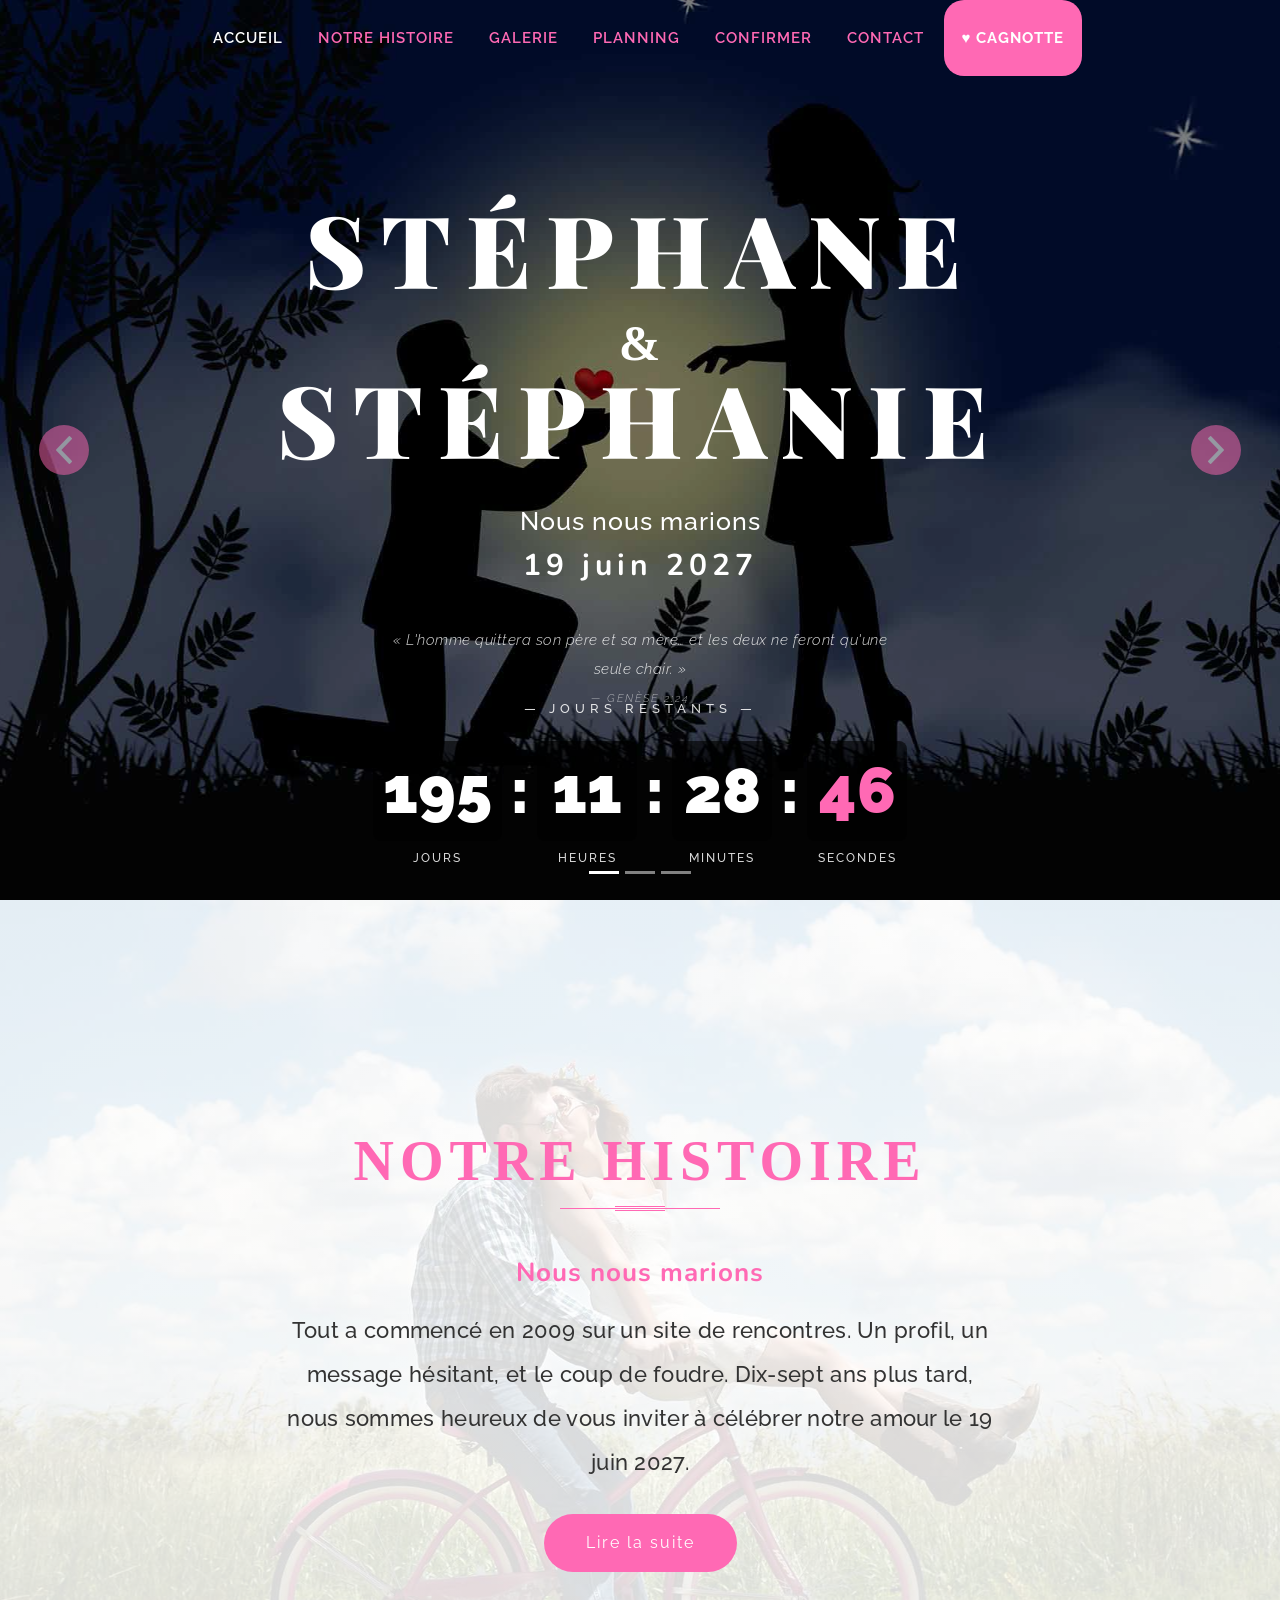
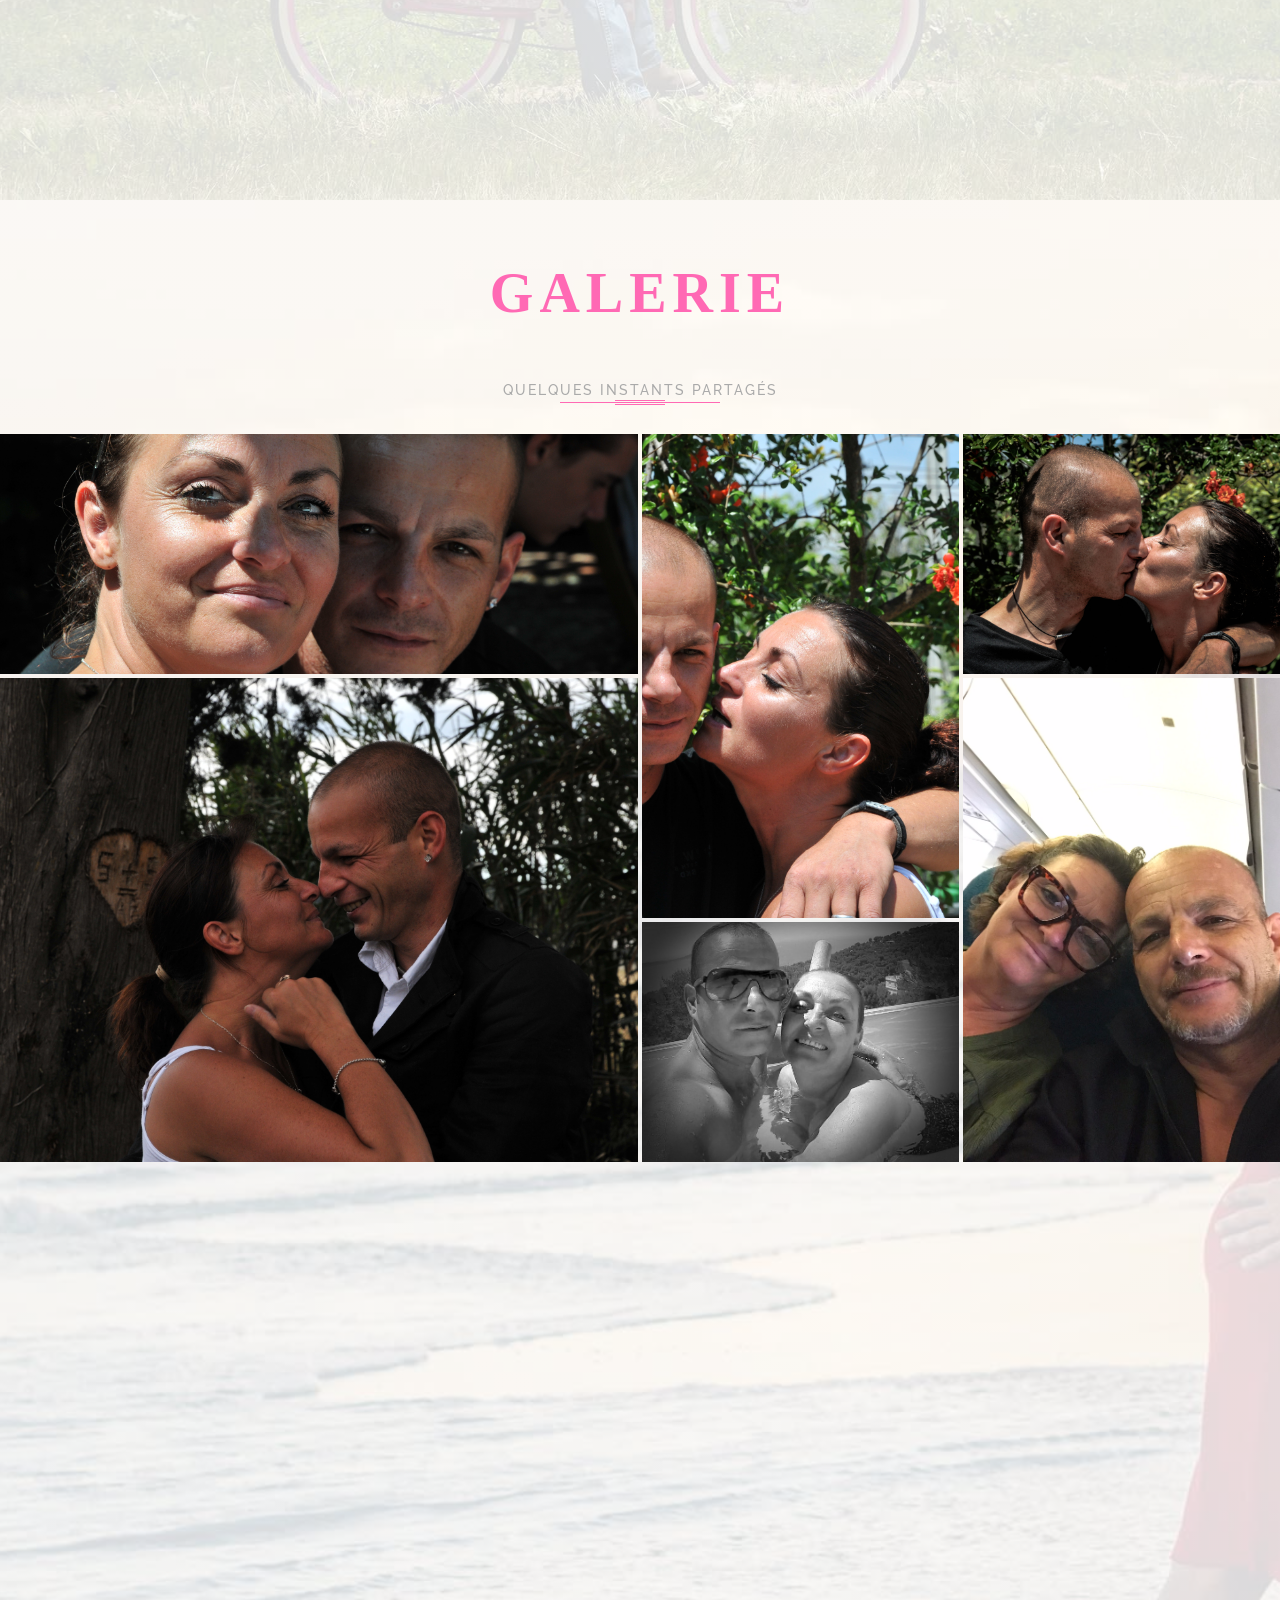
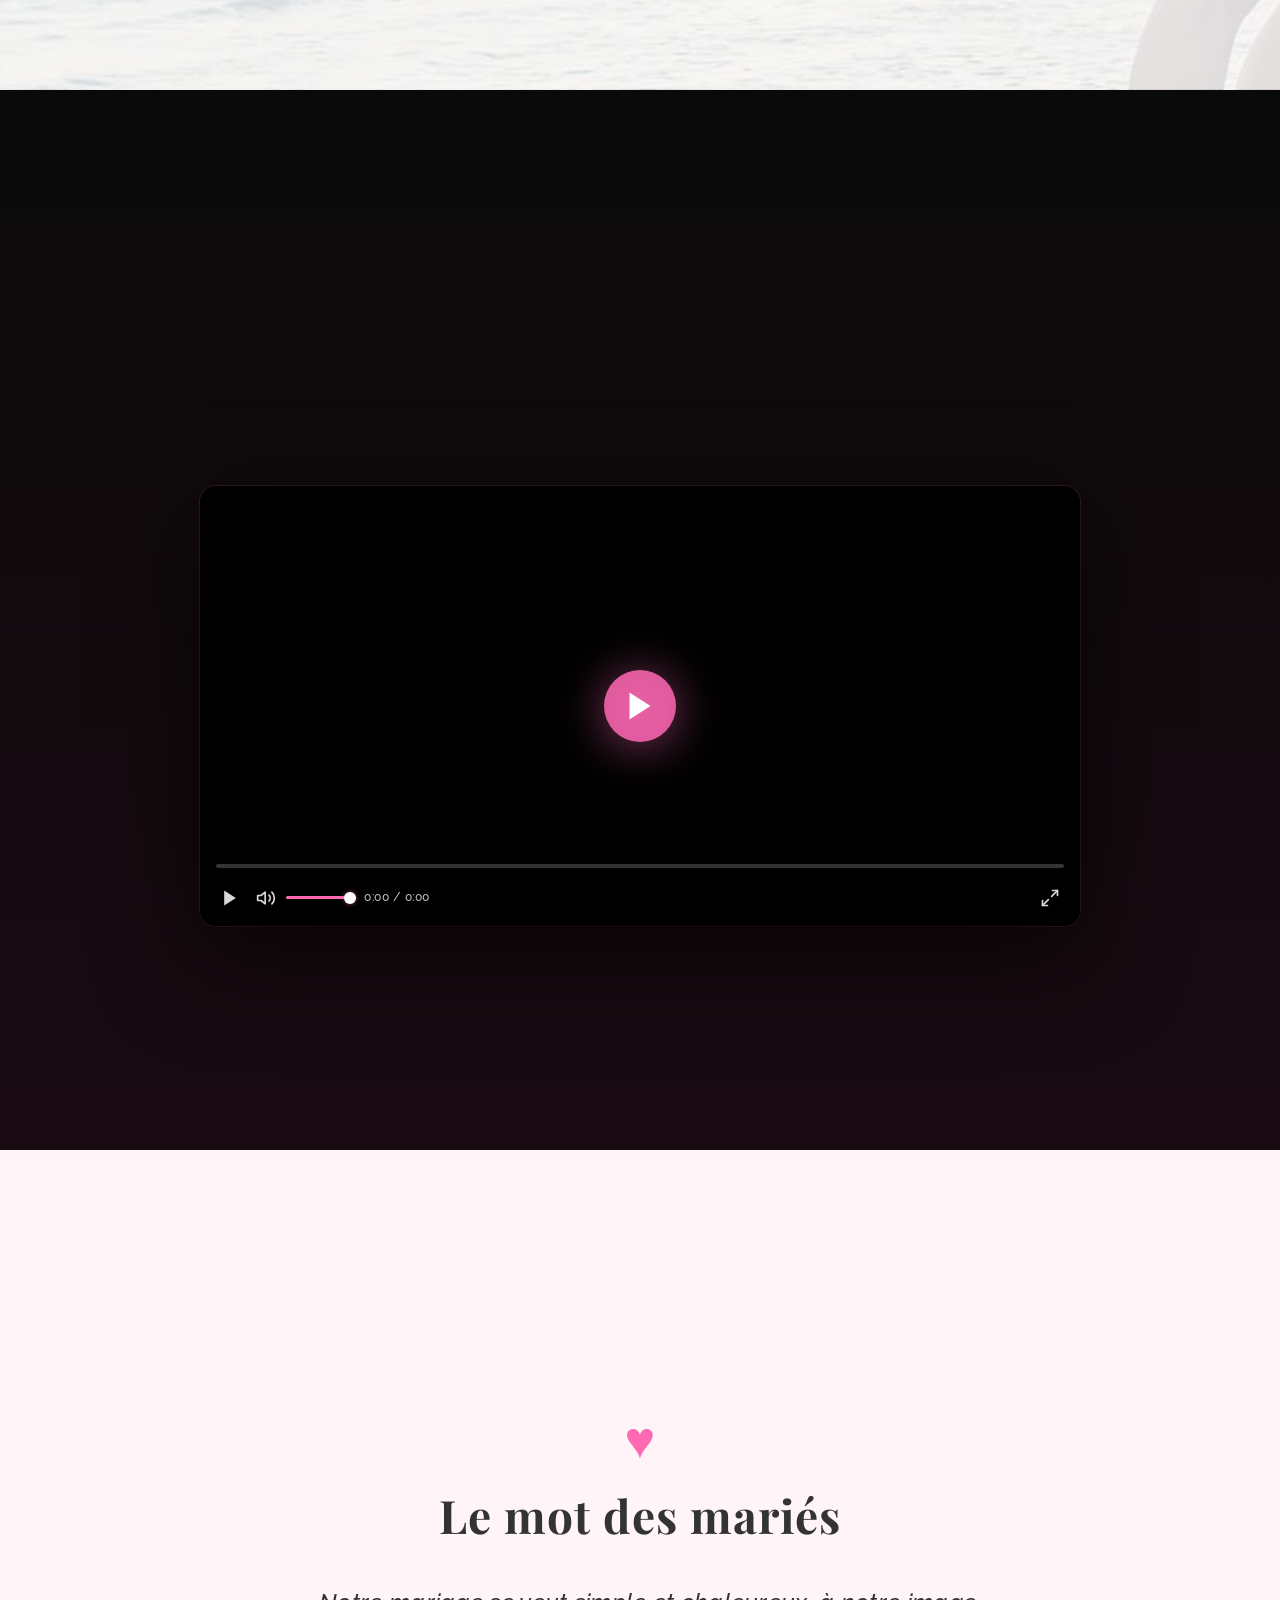
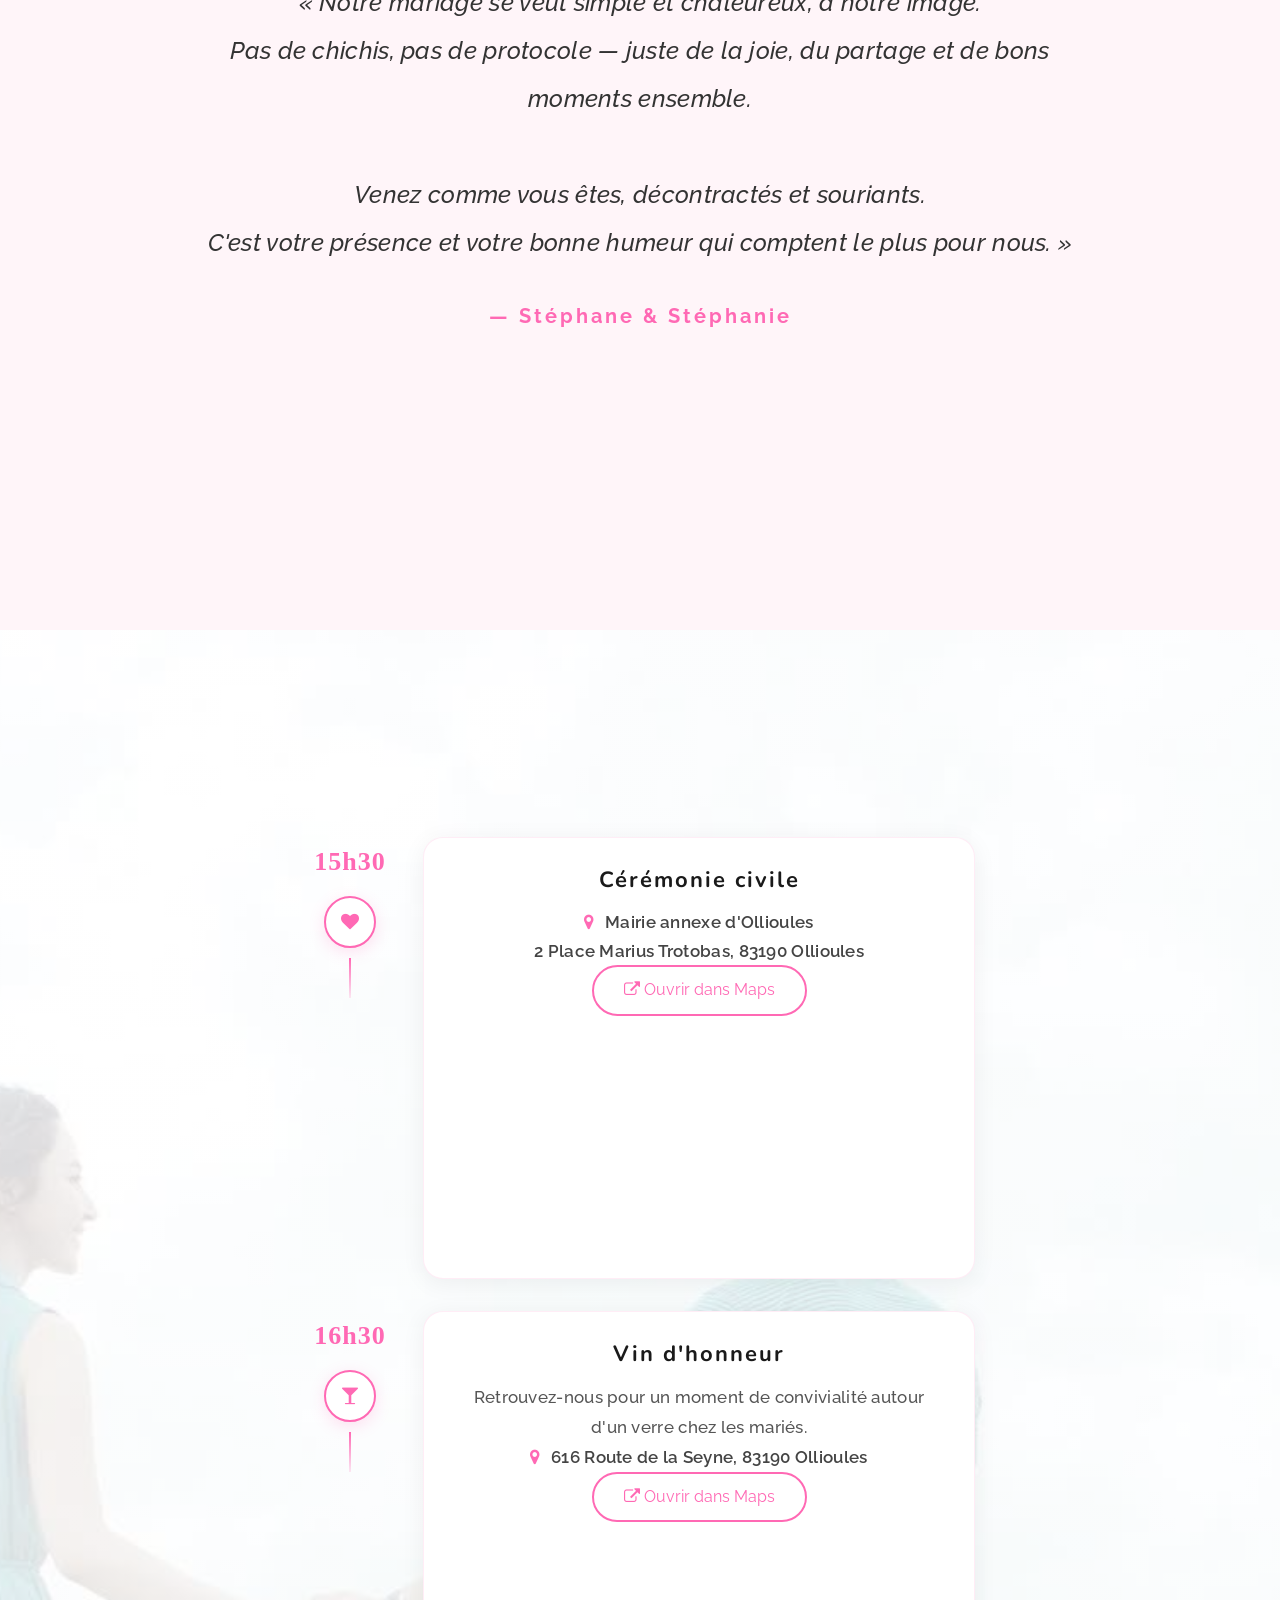
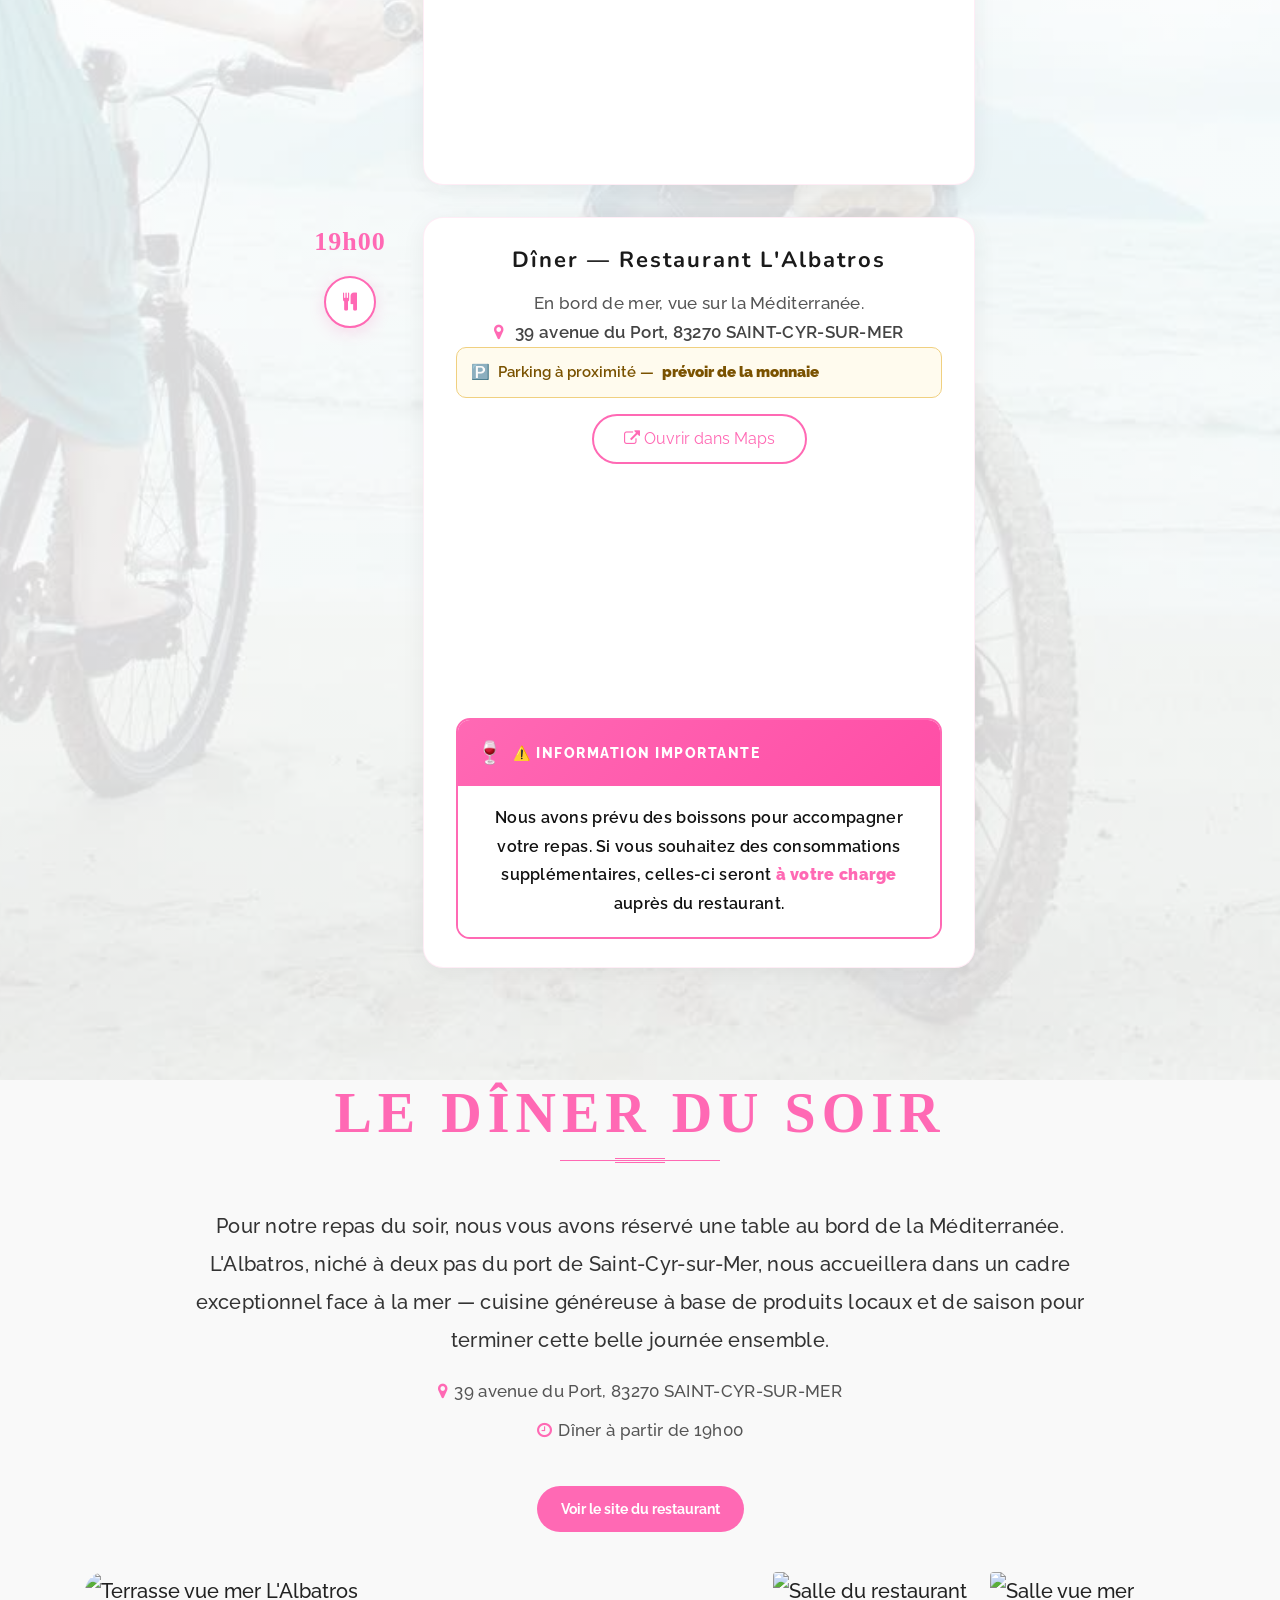
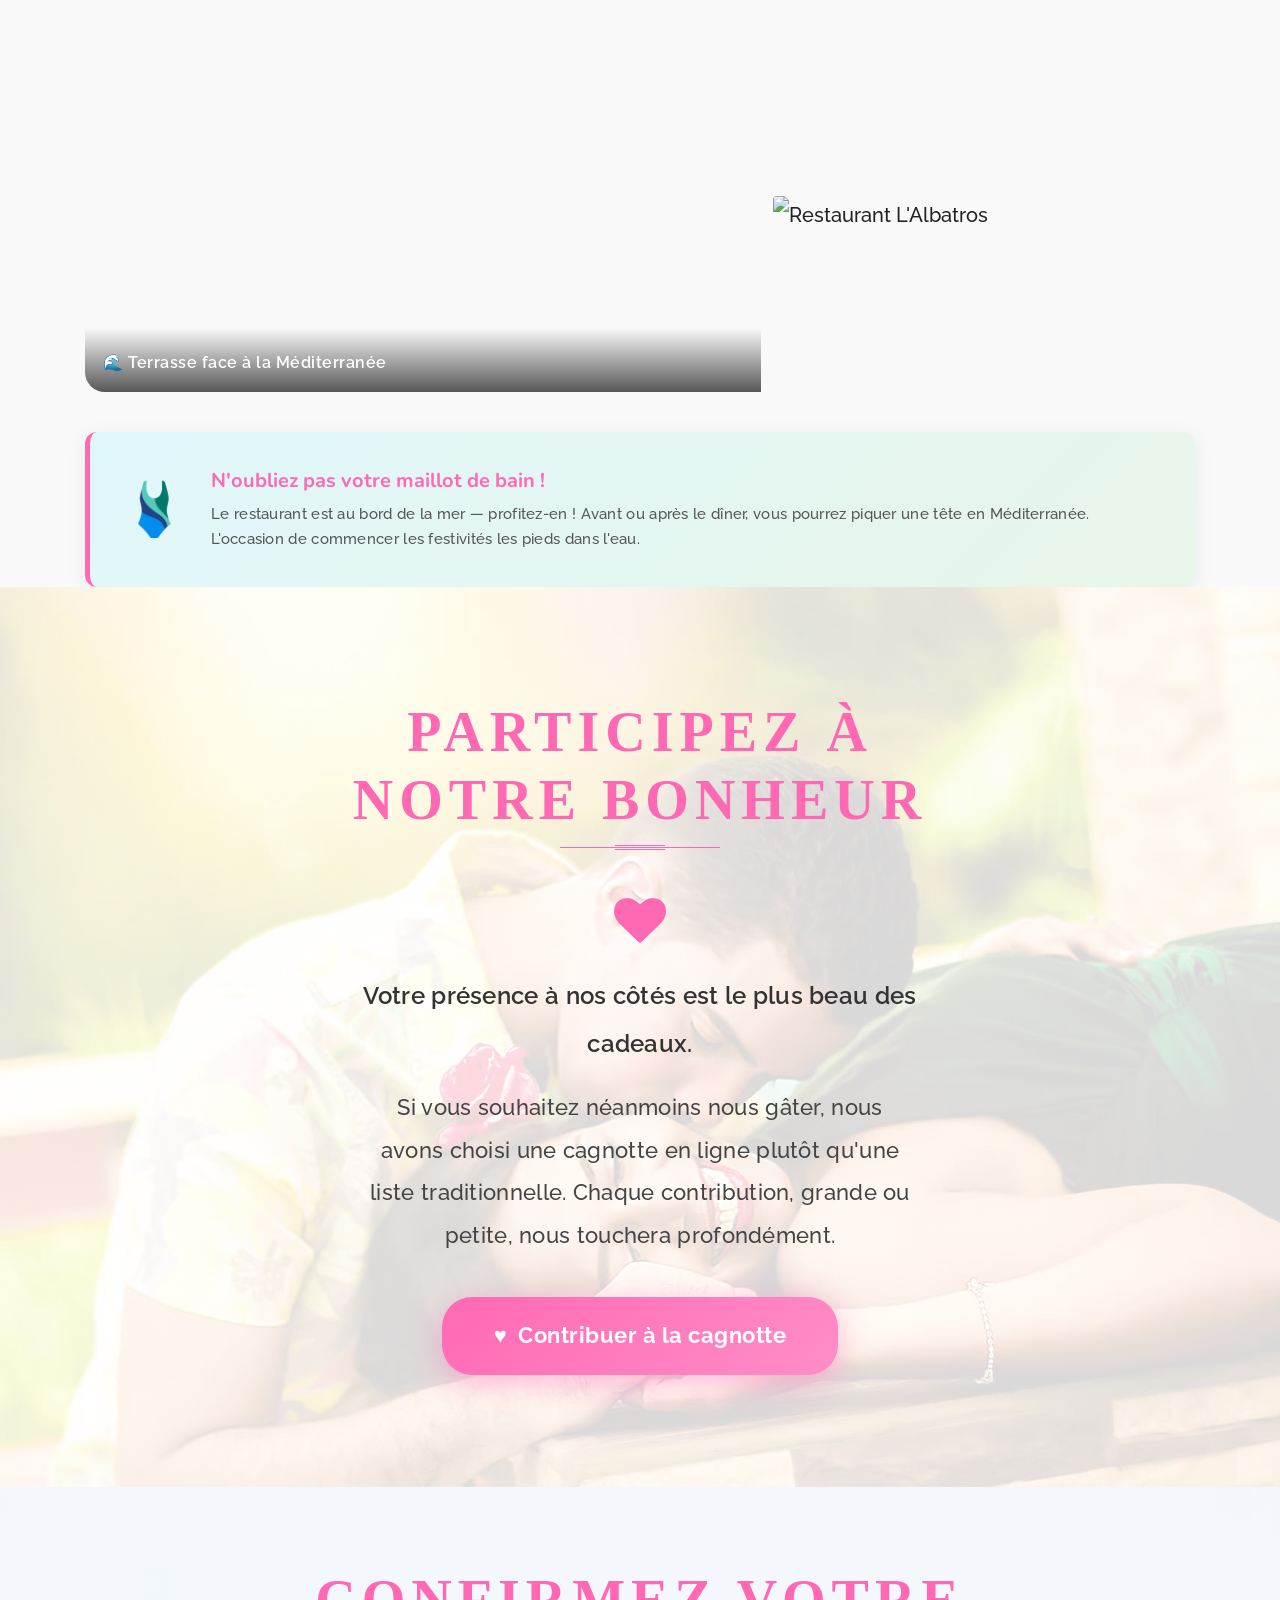
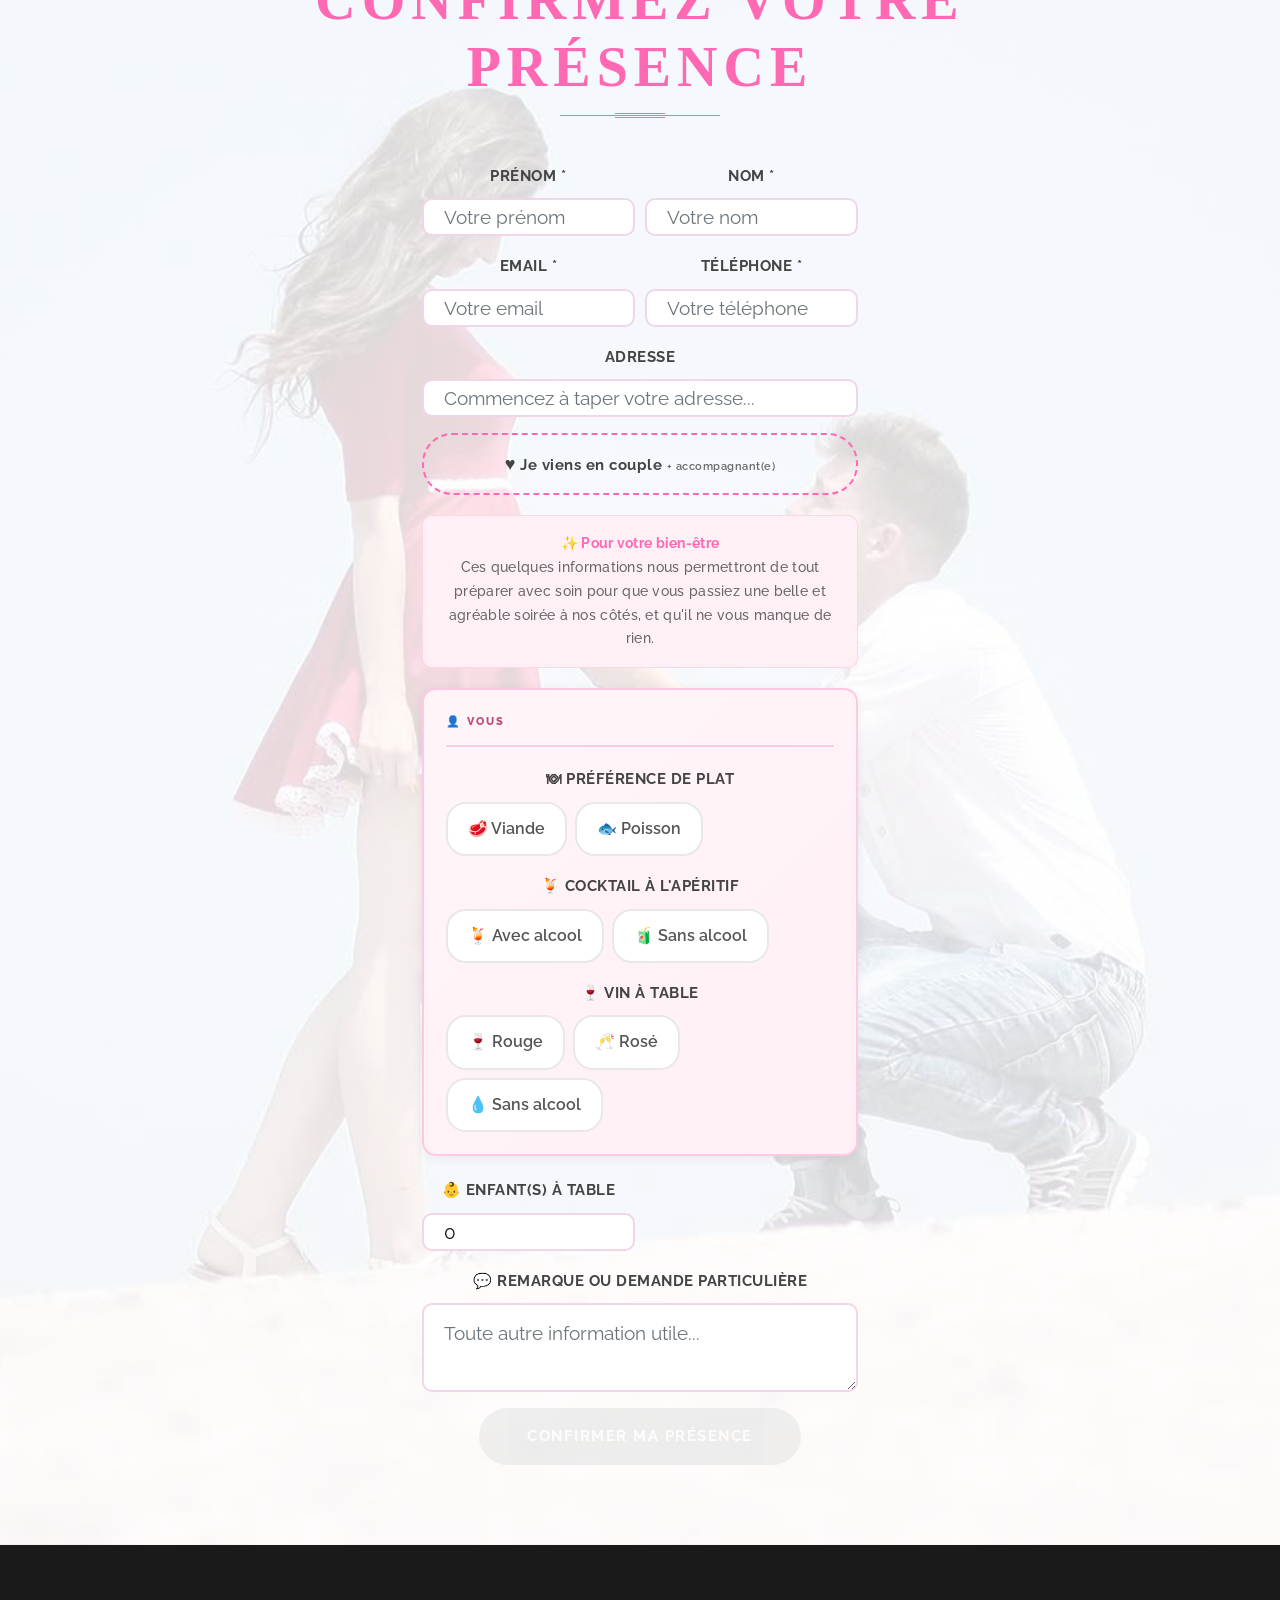
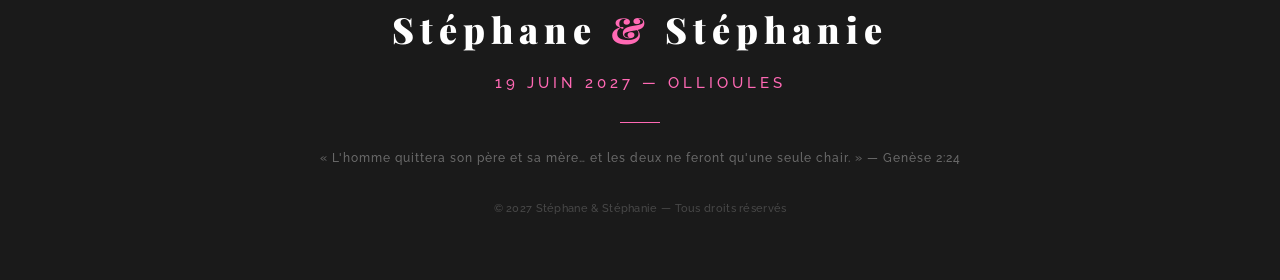
==== commit 684fe9d0: "fix bug" ====
--- a/index.html
+++ b/index.html
@@ -749,19 +749,7 @@
                                     <div class="form-row">
                                         <div class="form-group col-md-6">
                                             <label>👶 Enfant(s) à table</label>
-                                            <select name="enfants" class="form-control">
-                                                <option value="0">Aucun</option>
-                                                <option value="1">1 enfant</option>
-                                                <option value="2">2 enfants</option>
-                                                <option value="3">3 enfants</option>
-                                                <option value="4">4 enfants</option>
-                                                <option value="5">5 enfants</option>
-                                                <option value="6">6 enfants</option>
-                                                <option value="7">7 enfants</option>
-                                                <option value="8">8 enfants</option>
-                                                <option value="9">9 enfants</option>
-                                                <option value="10">10 enfants</option>
-                                            </select>
+                                            <input type="number" name="enfants" class="form-control" min="0" max="10" value="0" placeholder="0">
                                         </div>
                                     </div>
 
--- a/css/style.css
+++ b/css/style.css
@@ -964,7 +964,18 @@
     padding: 14px 20px;
     font-size: 19px;
     transition: border-color 0.2s, box-shadow 0.2s;
-    background: #fdfbfd;
+    background-color: #ffffff;
+    color: #111111;
+}
+
+#rsvp select.form-control {
+    color: #111111;
+    background-color: #ffffff;
+}
+
+#rsvp select.form-control option {
+    color: #111111;
+    background-color: #ffffff;
 }
 
 #rsvp .form-control:focus {
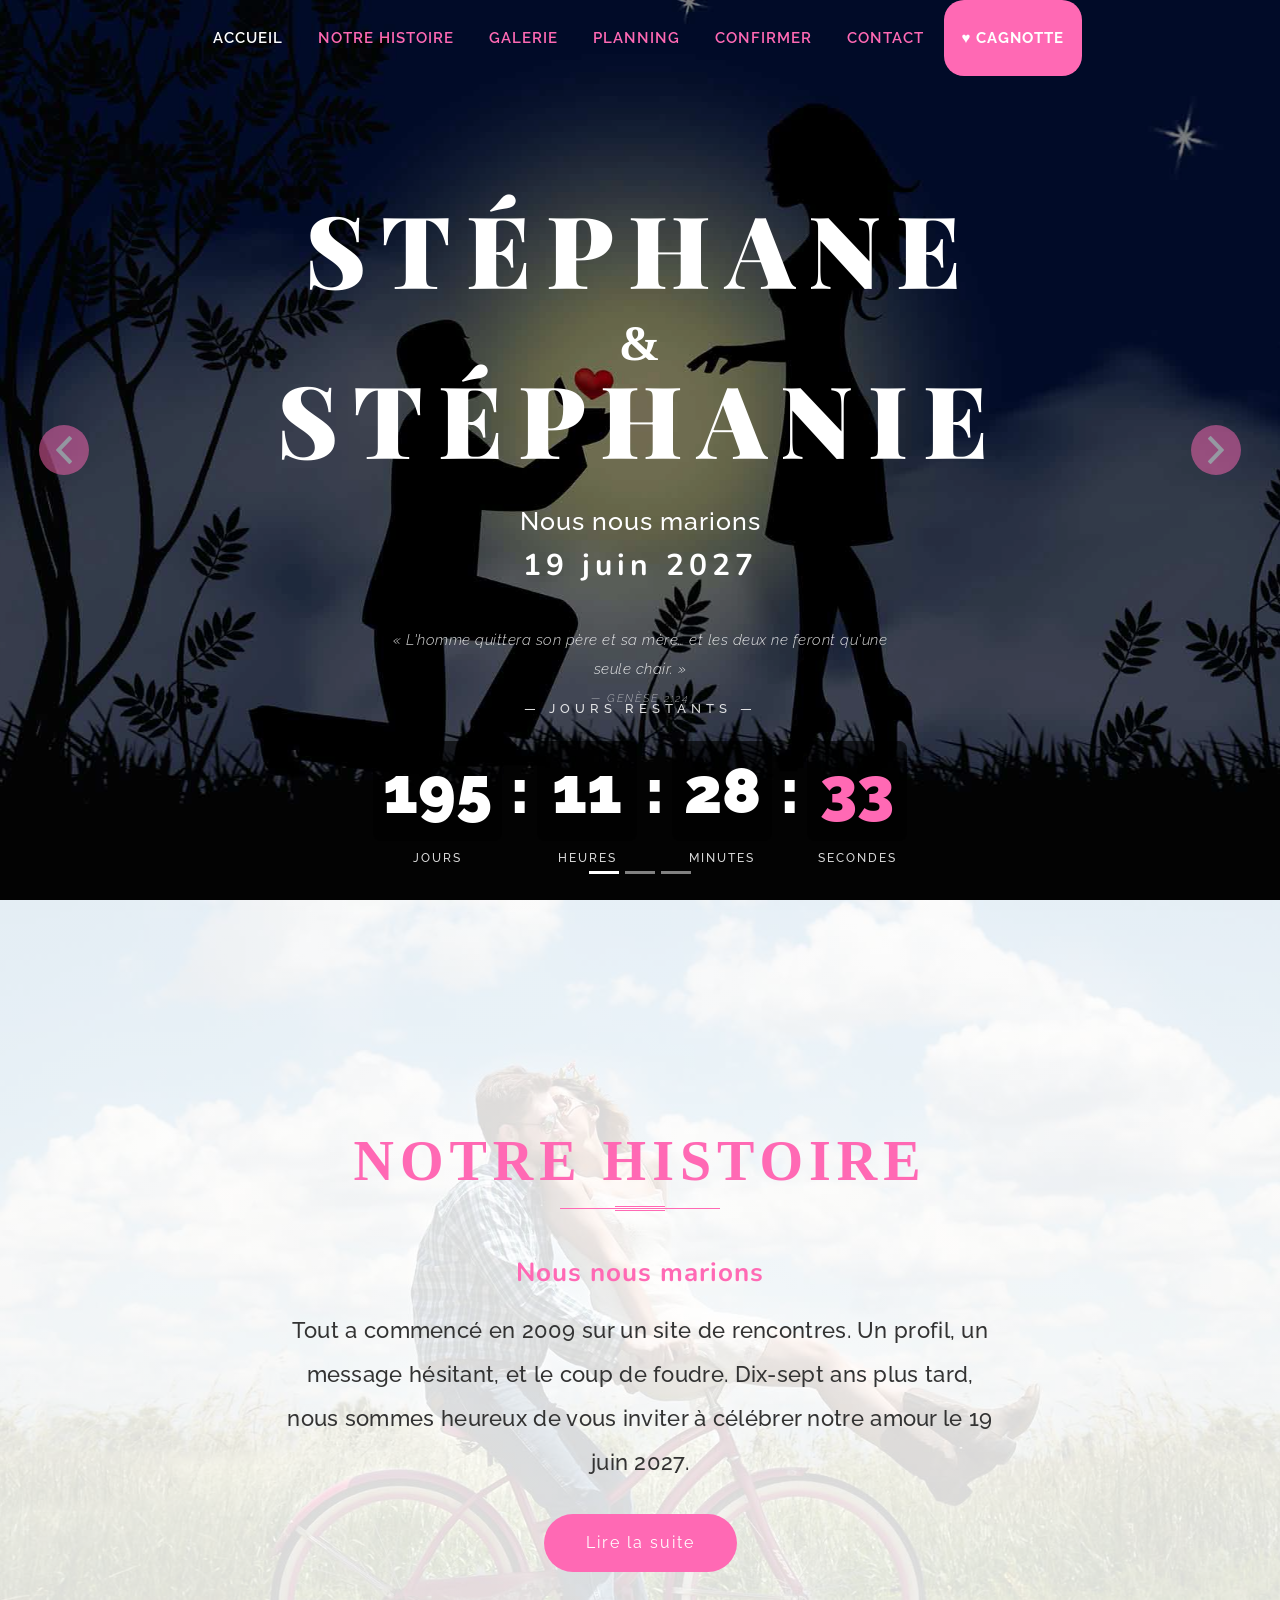
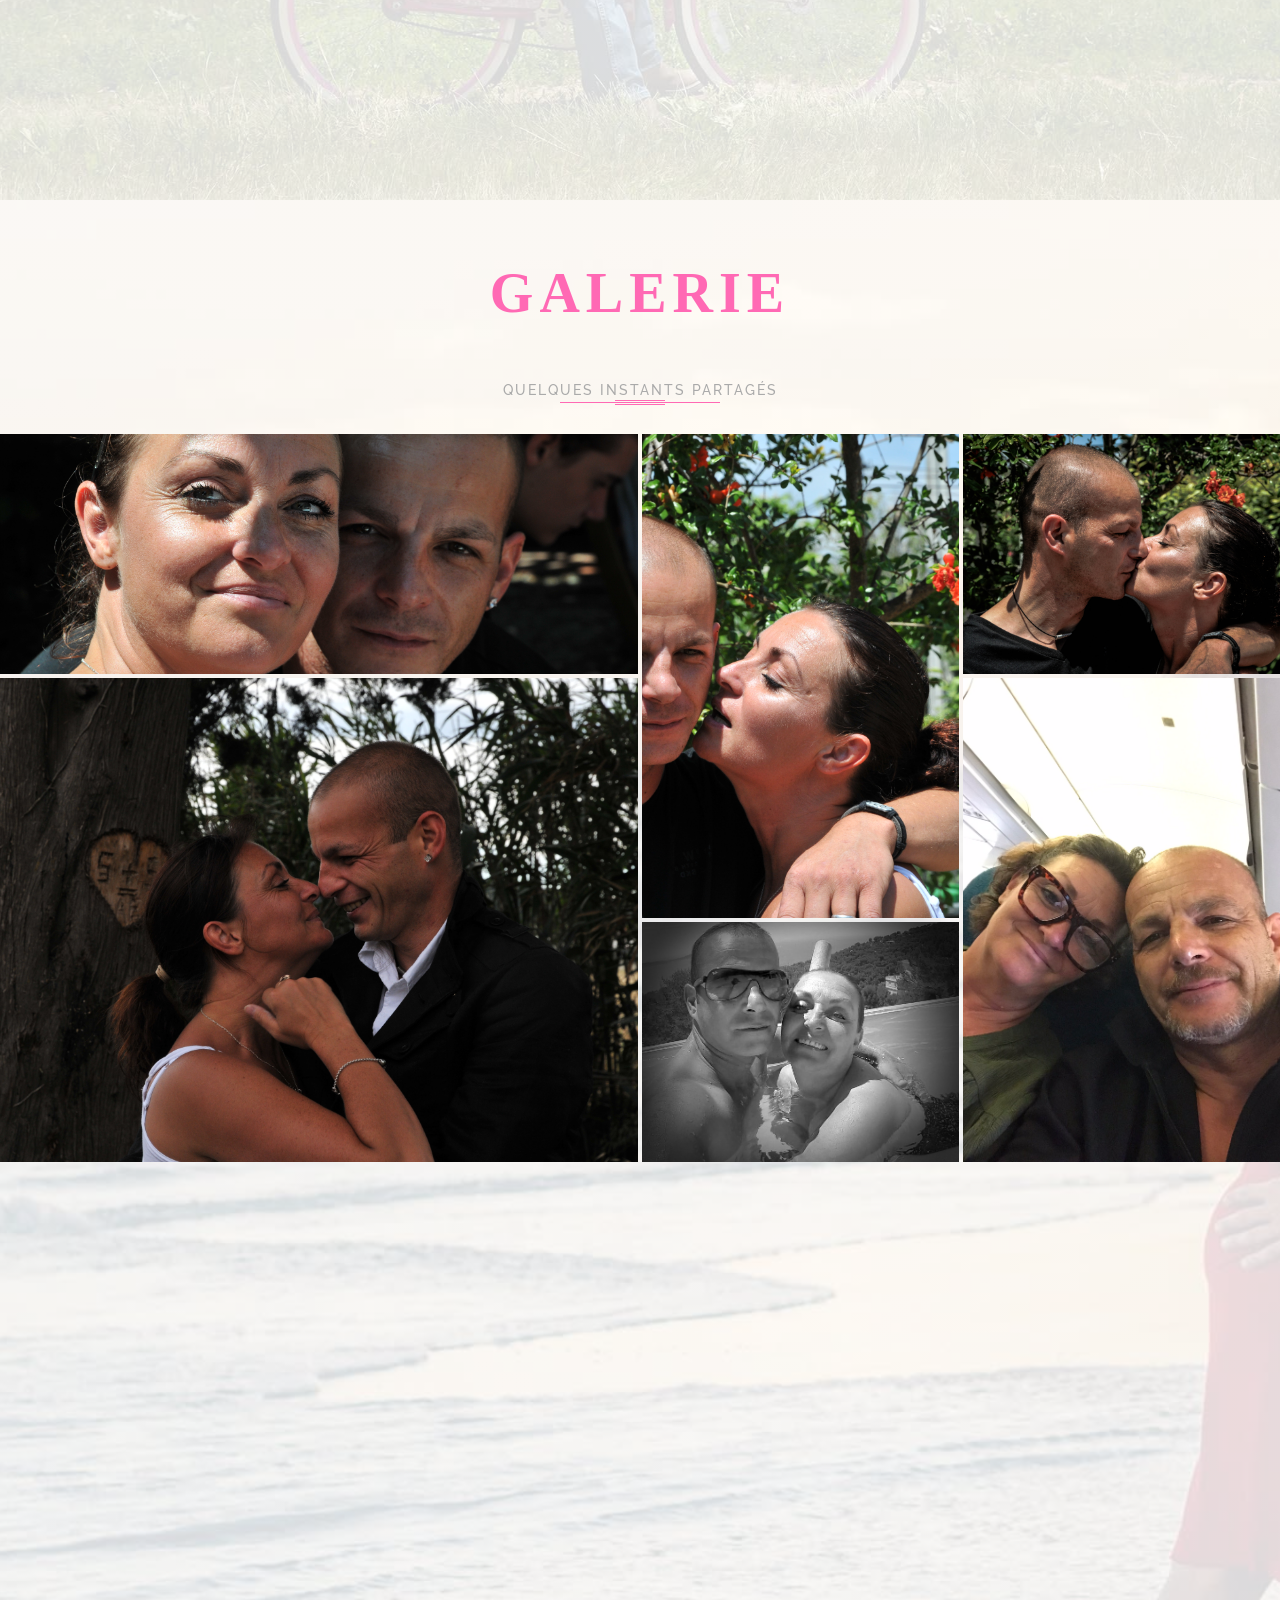
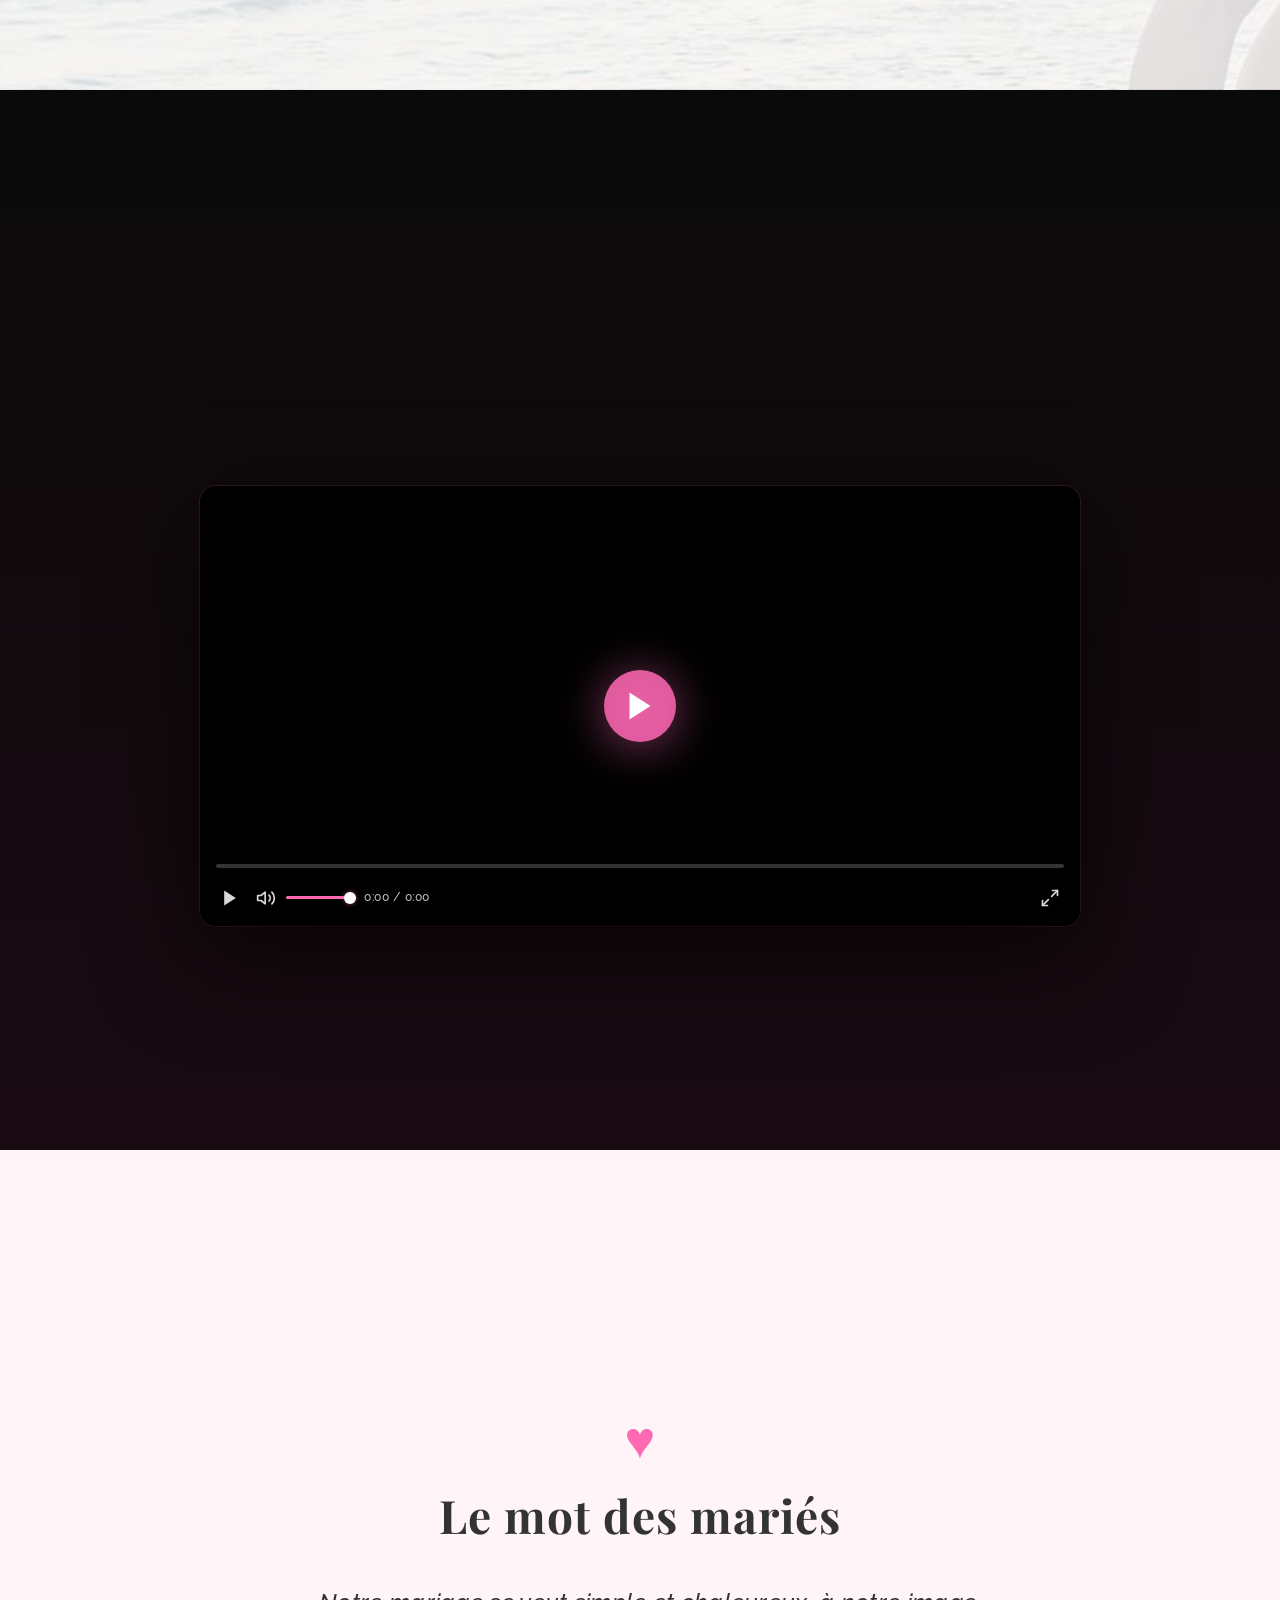
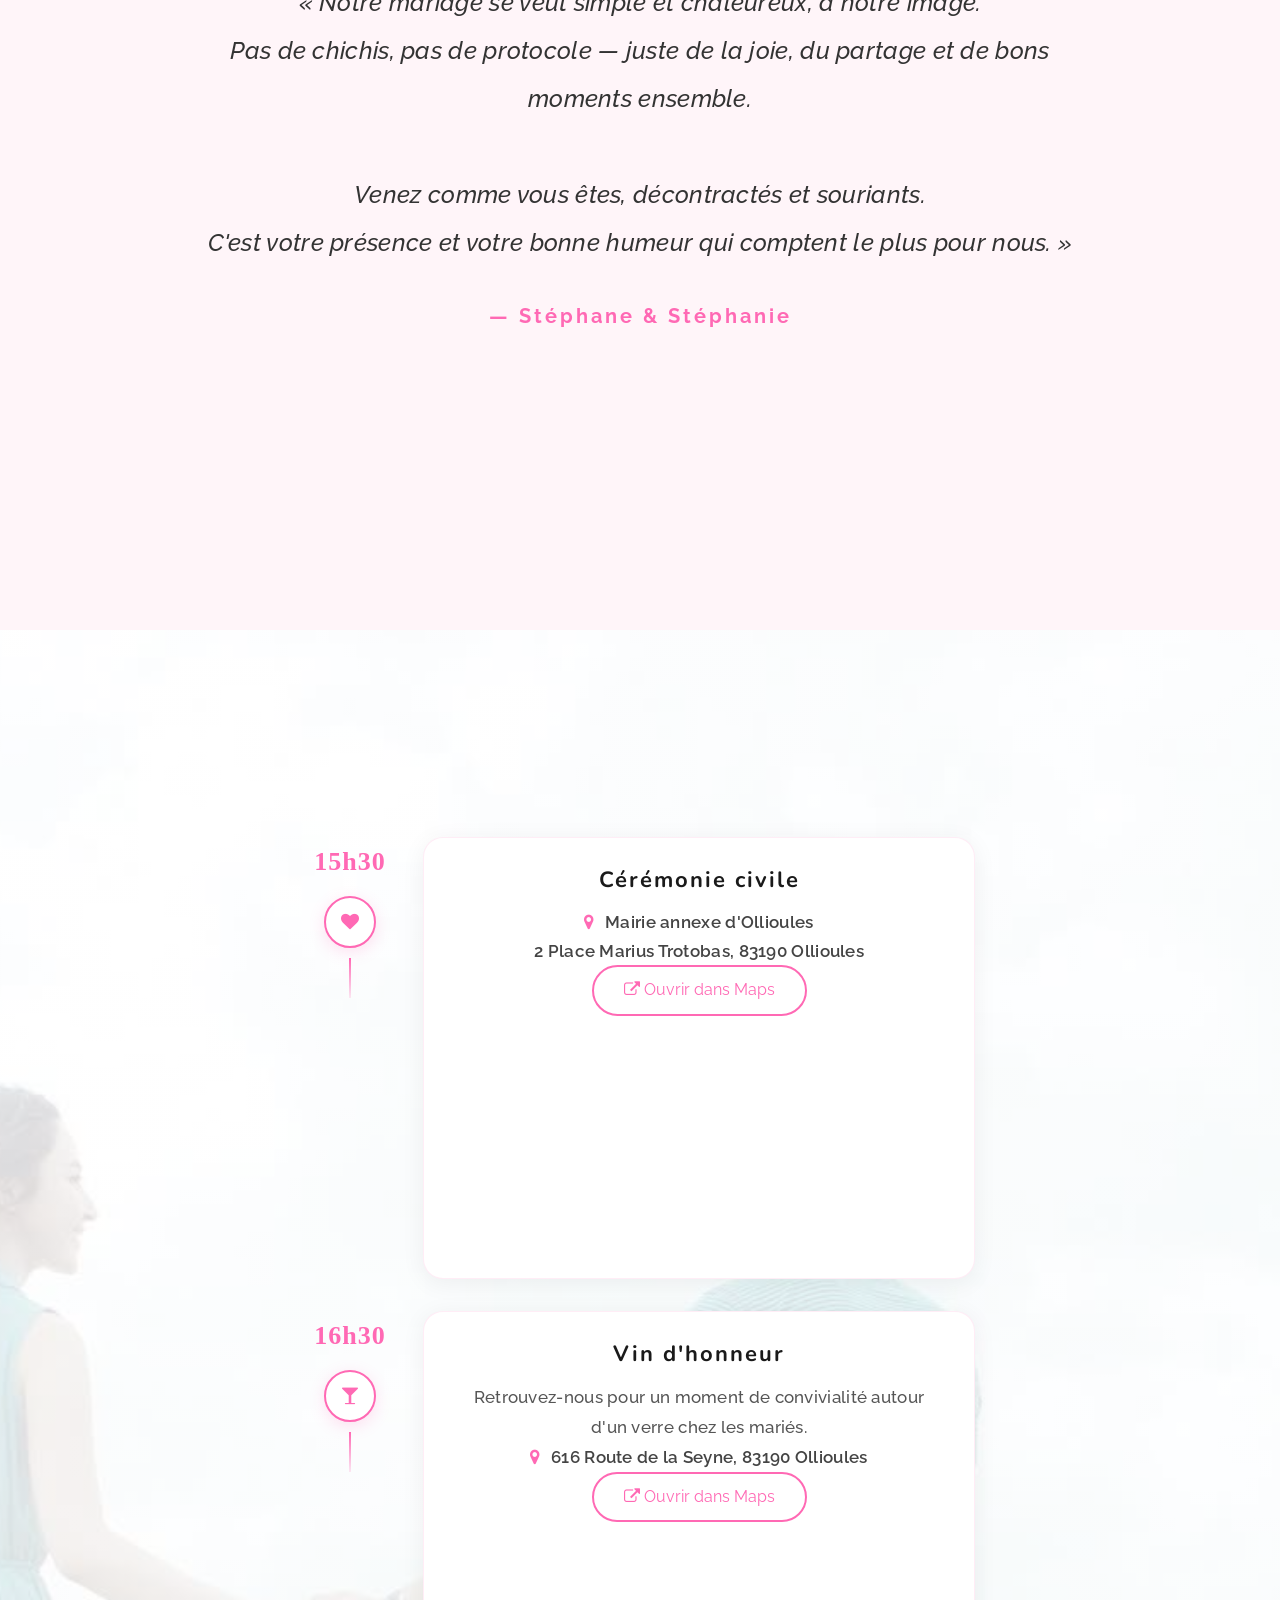
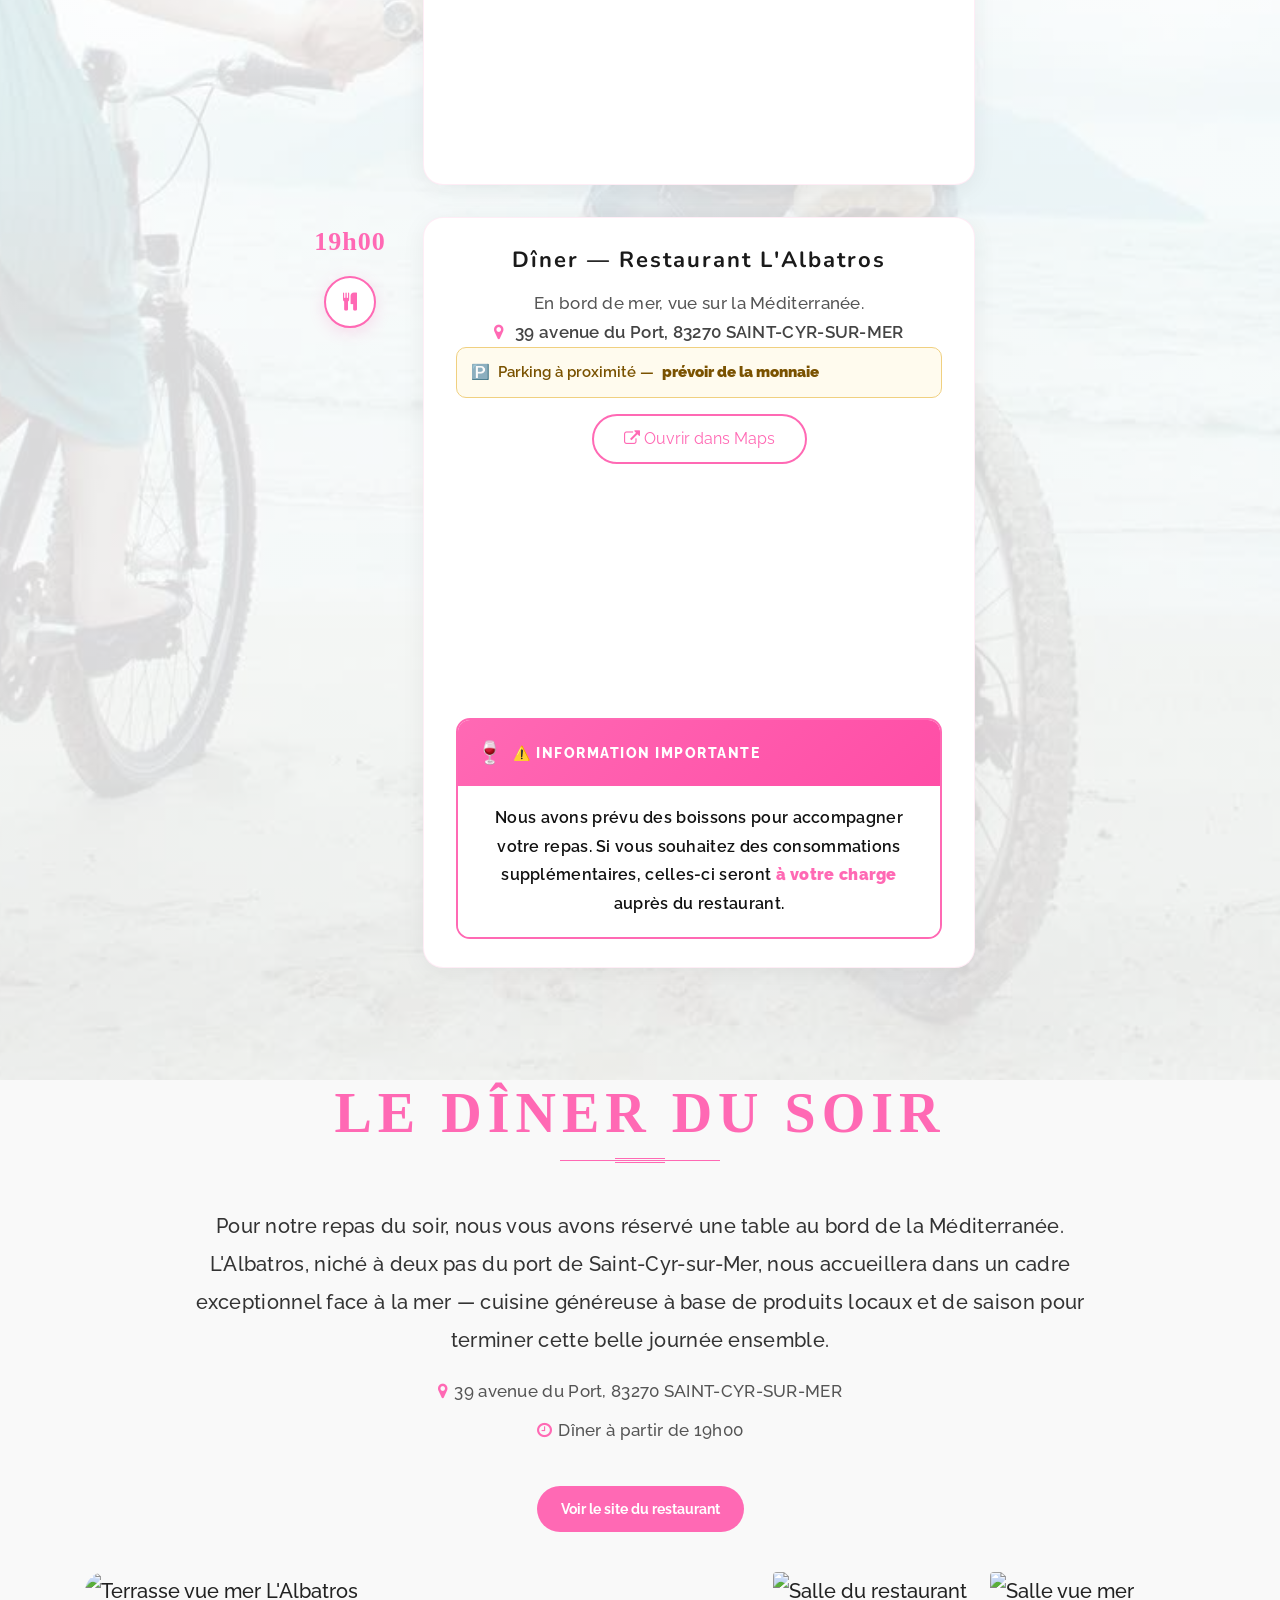
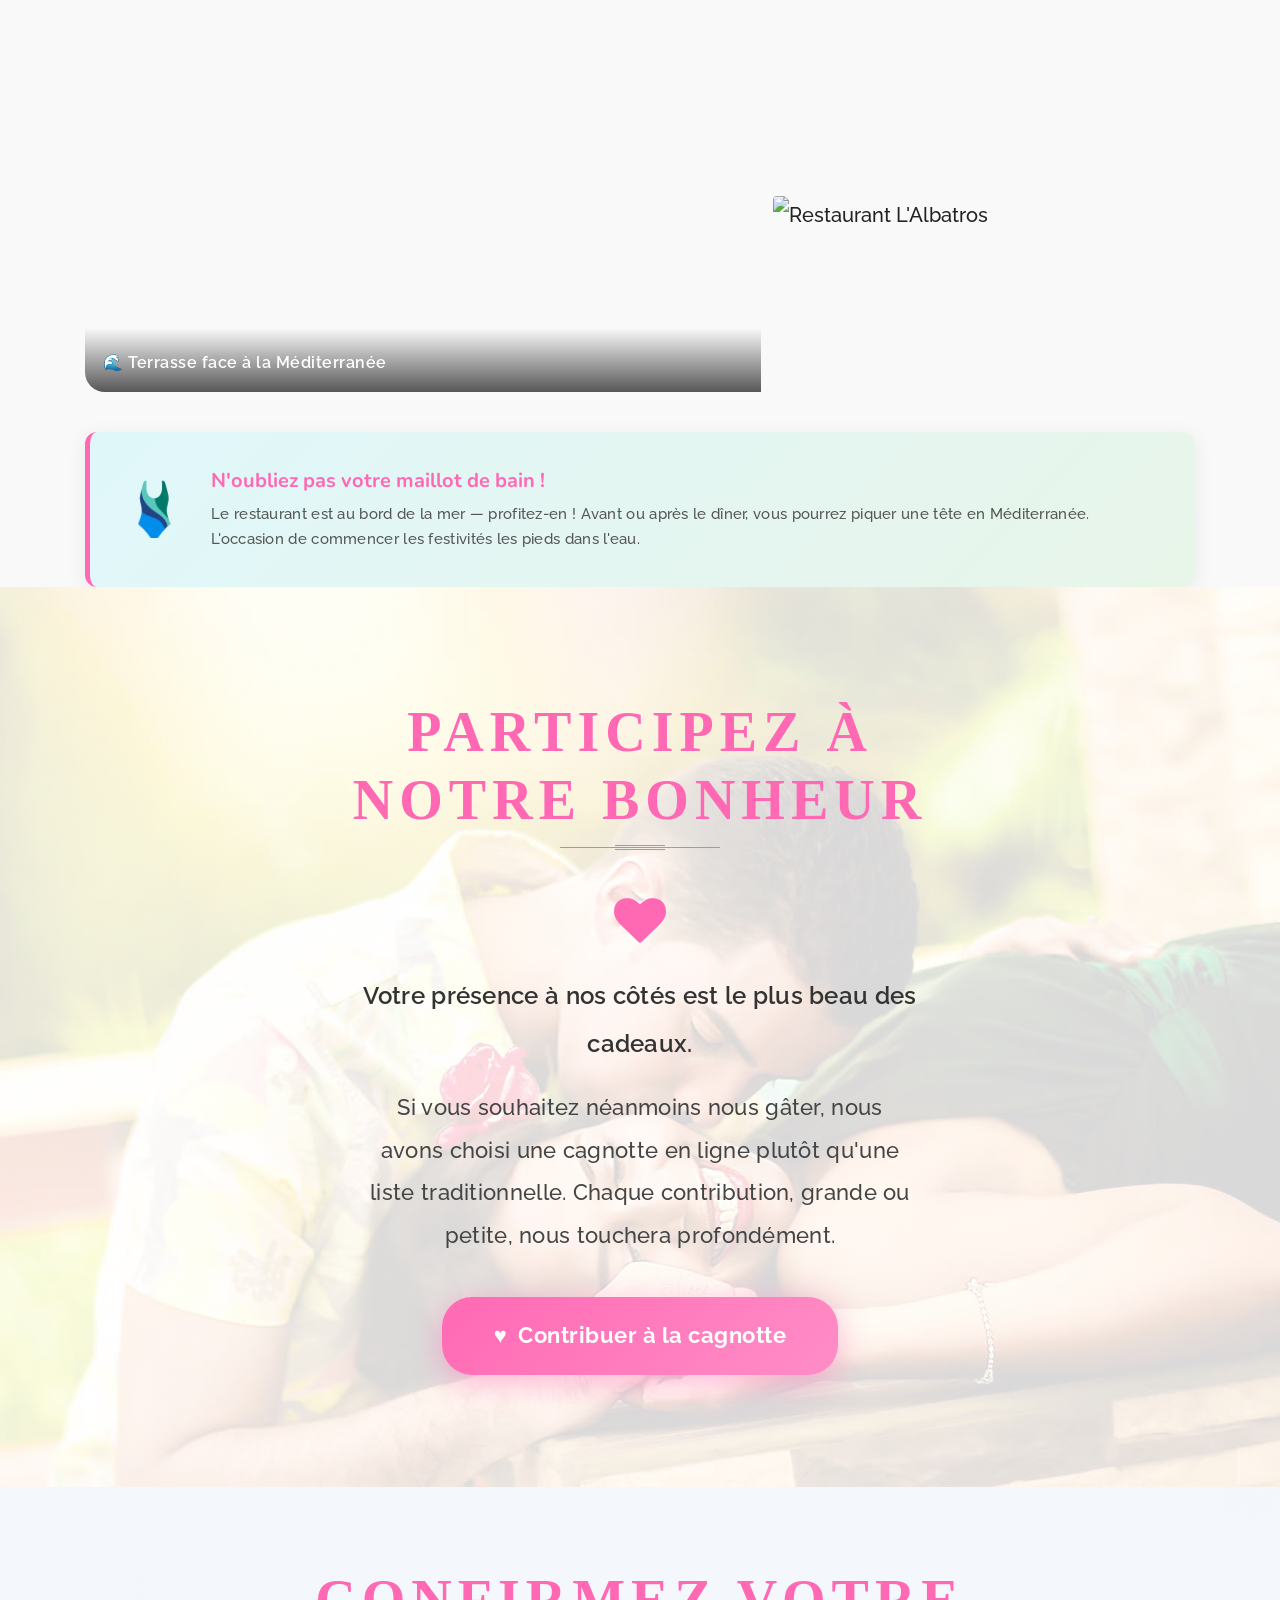
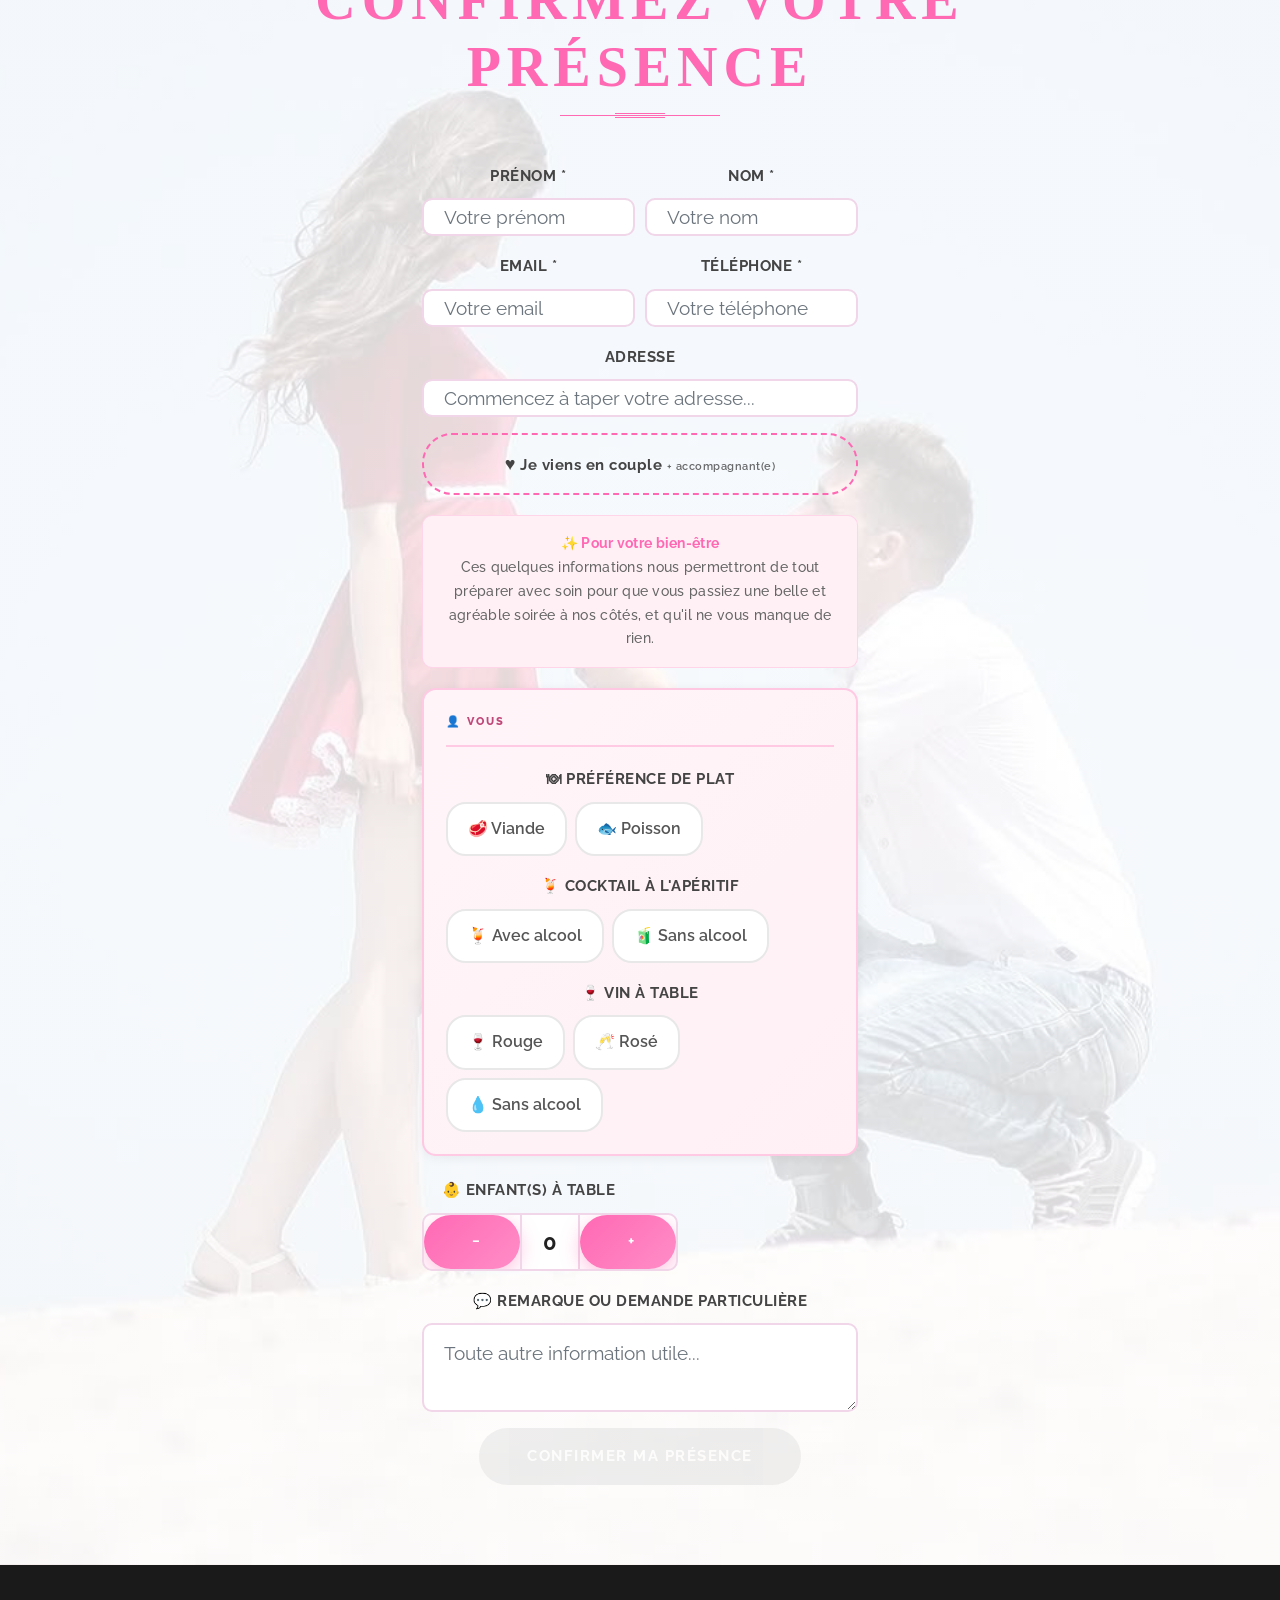
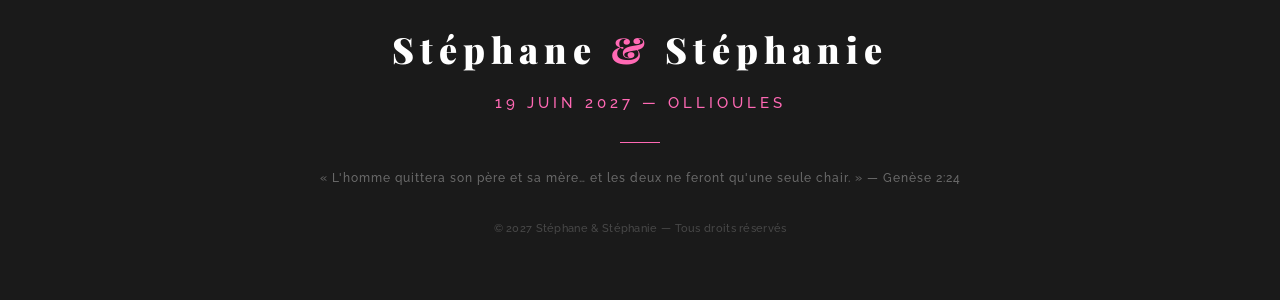
==== commit 7d996b23: "fix:css" ====
--- a/index.html
+++ b/index.html
@@ -749,7 +749,23 @@
                                     <div class="form-row">
                                         <div class="form-group col-md-6">
                                             <label>👶 Enfant(s) à table</label>
-                                            <input type="number" name="enfants" class="form-control" min="0" max="10" value="0" placeholder="0">
+                                            <div class="enfants-stepper">
+                                                <button type="button" class="stepper-btn" onclick="stepperChange(-1)">−</button>
+                                                <span class="stepper-val" id="stepper-display">0</span>
+                                                <button type="button" class="stepper-btn" onclick="stepperChange(1)">+</button>
+                                            </div>
+                                            <input type="hidden" name="enfants" id="enfants-val" value="0">
+                                            <script>
+                                                function stepperChange(delta) {
+                                                    var input = document.getElementById('enfants-val');
+                                                    var display = document.getElementById('stepper-display');
+                                                    var val = parseInt(input.value) + delta;
+                                                    if (val < 0) val = 0;
+                                                    if (val > 10) val = 10;
+                                                    input.value = val;
+                                                    display.textContent = val;
+                                                }
+                                            </script>
                                         </div>
                                     </div>
 
--- a/css/style.css
+++ b/css/style.css
@@ -978,6 +978,51 @@
     background-color: #ffffff;
 }
 
+.enfants-stepper {
+    display: inline-flex;
+    align-items: center;
+    gap: 0;
+    border: 2px solid #f0d6e8;
+    border-radius: 10px;
+    overflow: hidden;
+    background: #fff;
+}
+
+.stepper-btn {
+    background: #fff;
+    border: none;
+    color: #FF69B4;
+    font-size: 26px;
+    font-weight: 700;
+    width: 54px;
+    height: 54px;
+    cursor: pointer;
+    line-height: 1;
+    transition: background 0.2s;
+    flex-shrink: 0;
+}
+
+.stepper-btn:hover {
+    background: #fff0f7;
+}
+
+.stepper-btn:active {
+    background: #ffe0ef;
+}
+
+.stepper-val {
+    min-width: 60px;
+    text-align: center;
+    font-size: 22px;
+    font-weight: 700;
+    color: #222;
+    border-left: 2px solid #f0d6e8;
+    border-right: 2px solid #f0d6e8;
+    padding: 0 10px;
+    height: 54px;
+    line-height: 54px;
+}
+
 #rsvp .form-control:focus {
     border-color: #FF69B4;
     box-shadow: 0 0 0 3px rgba(255,105,180,0.12);
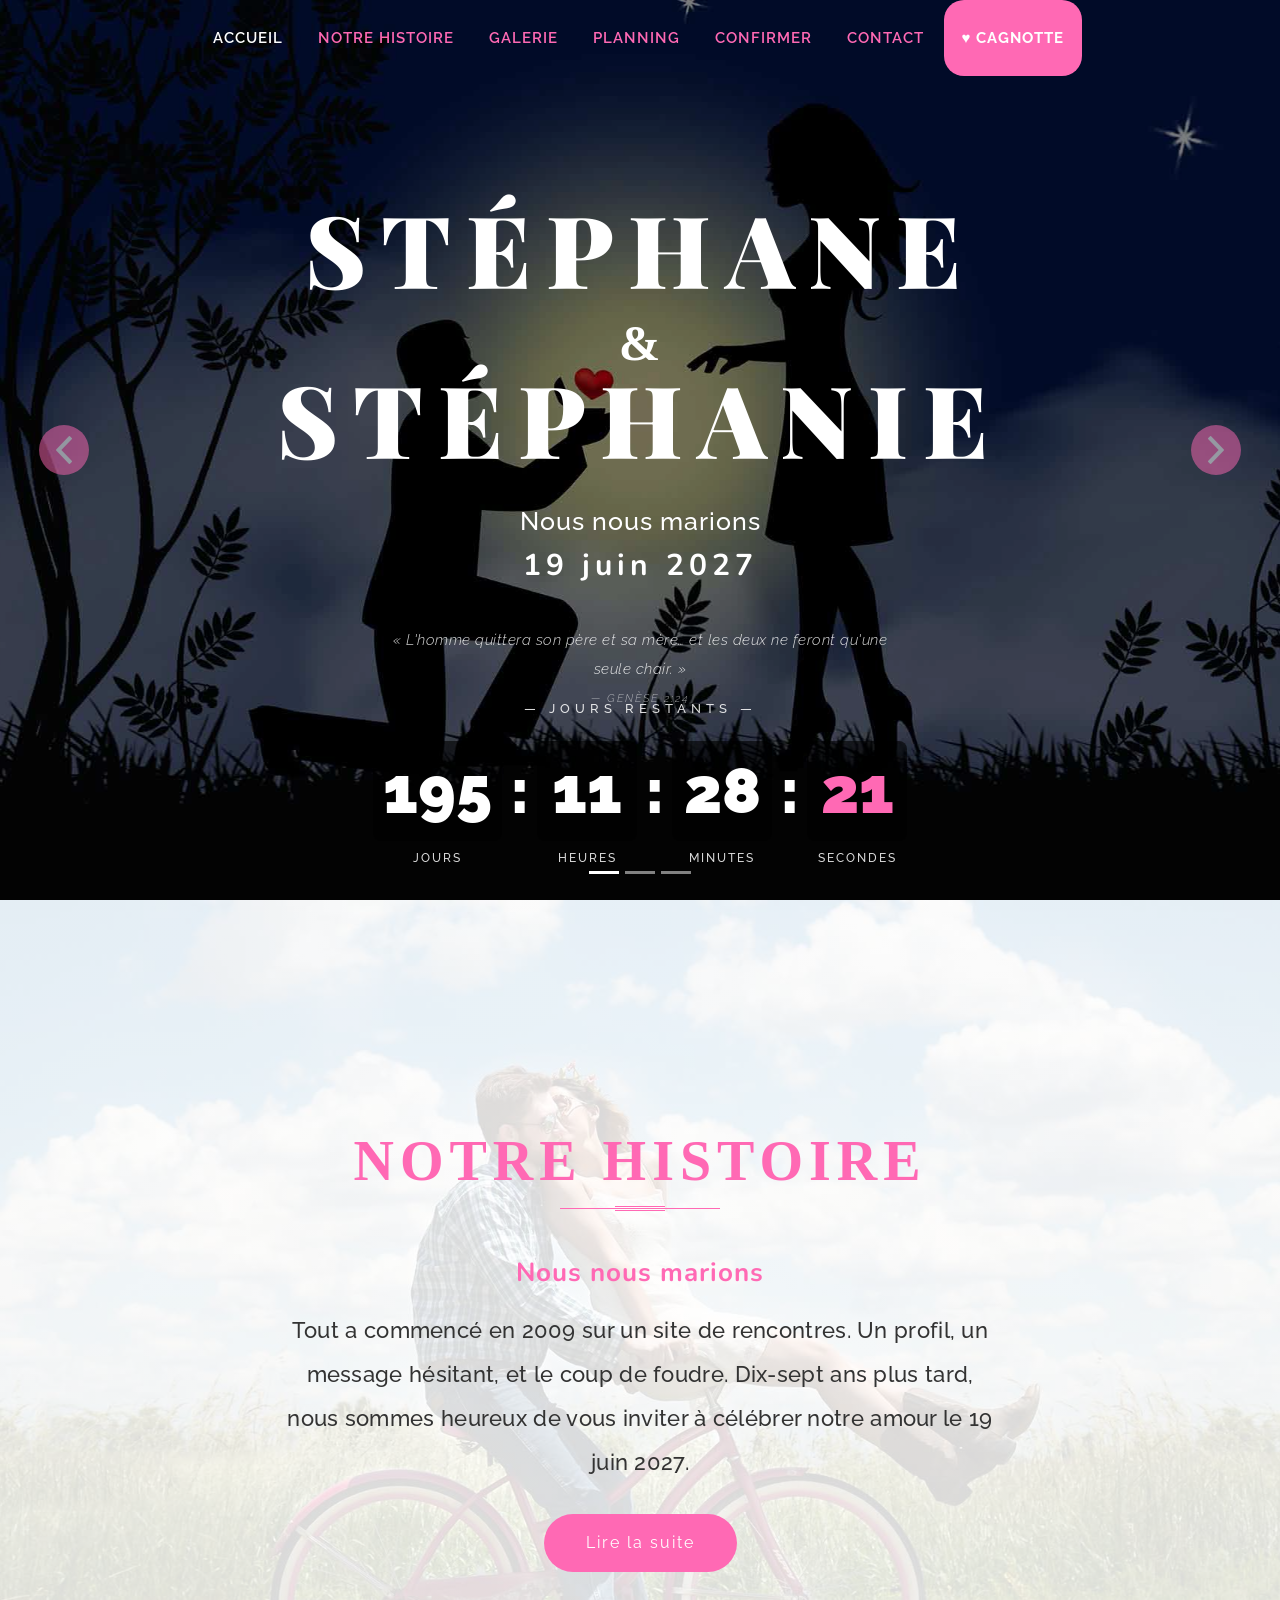
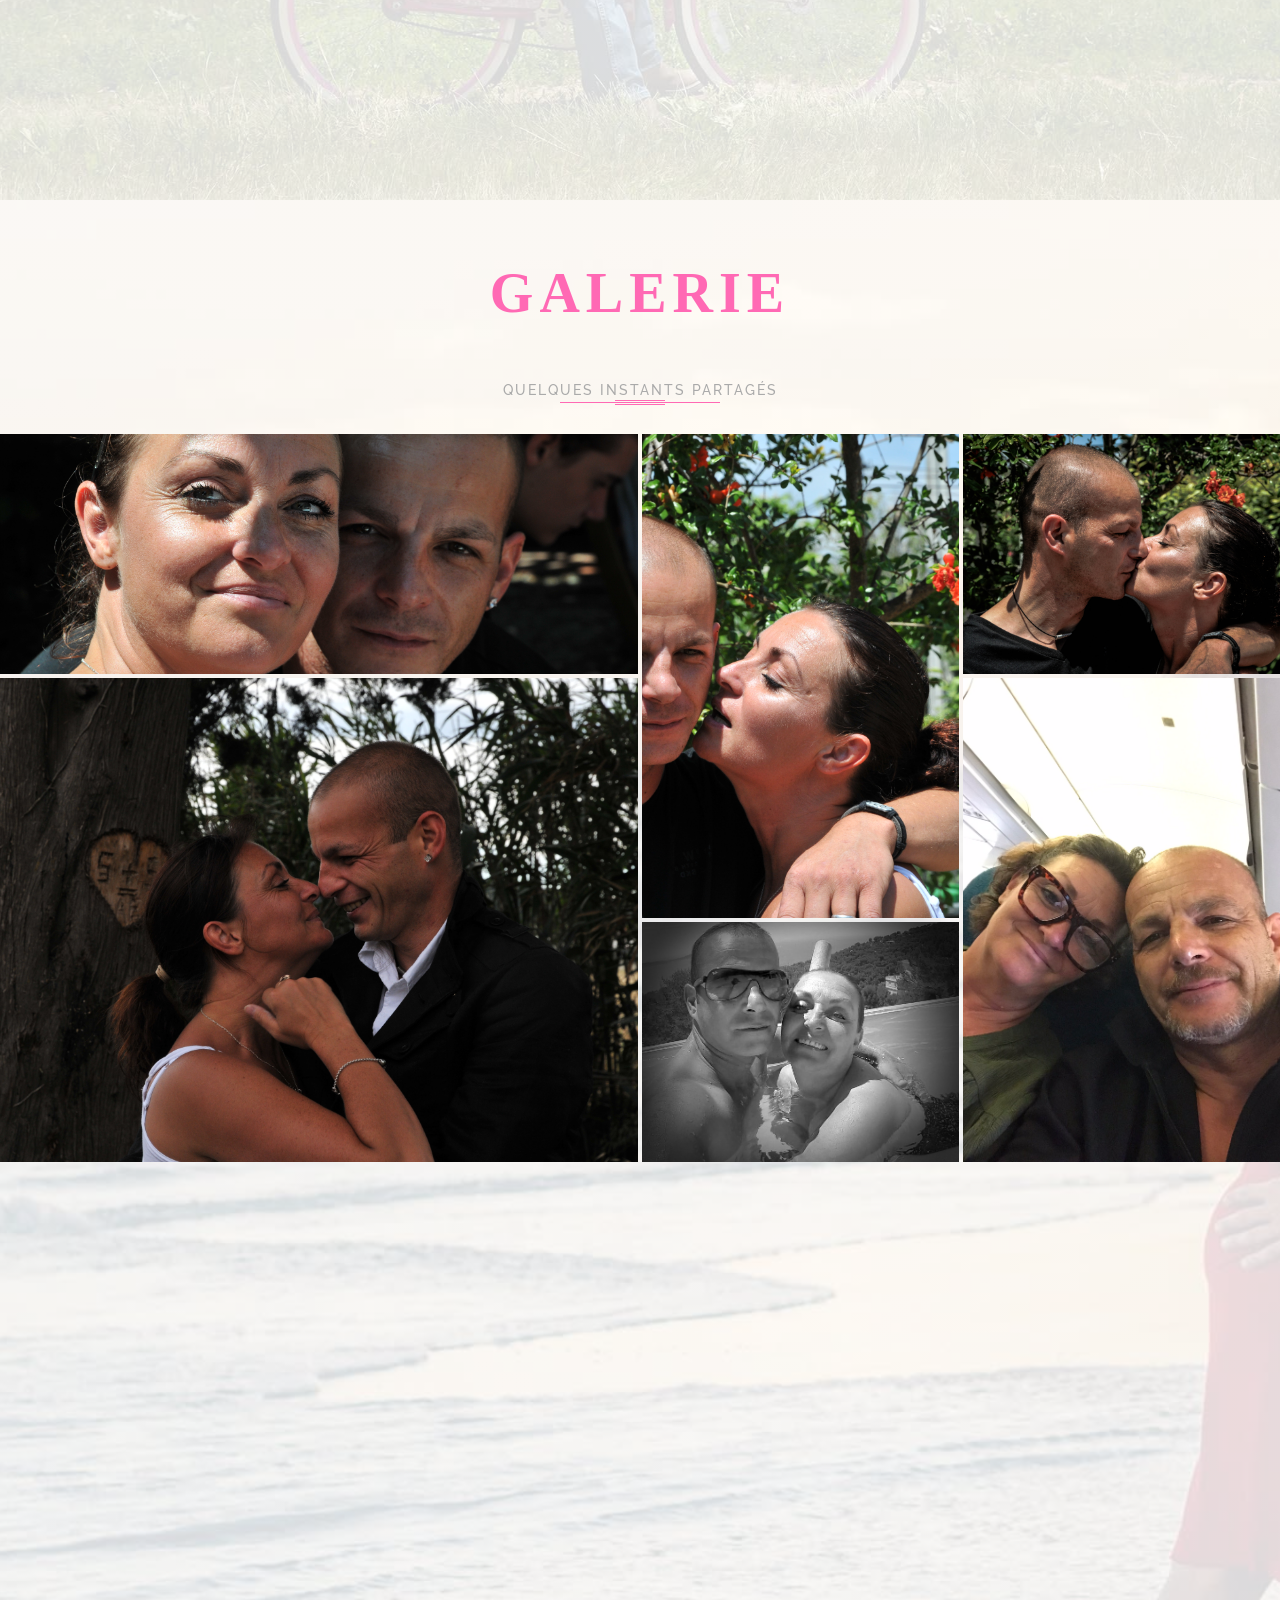
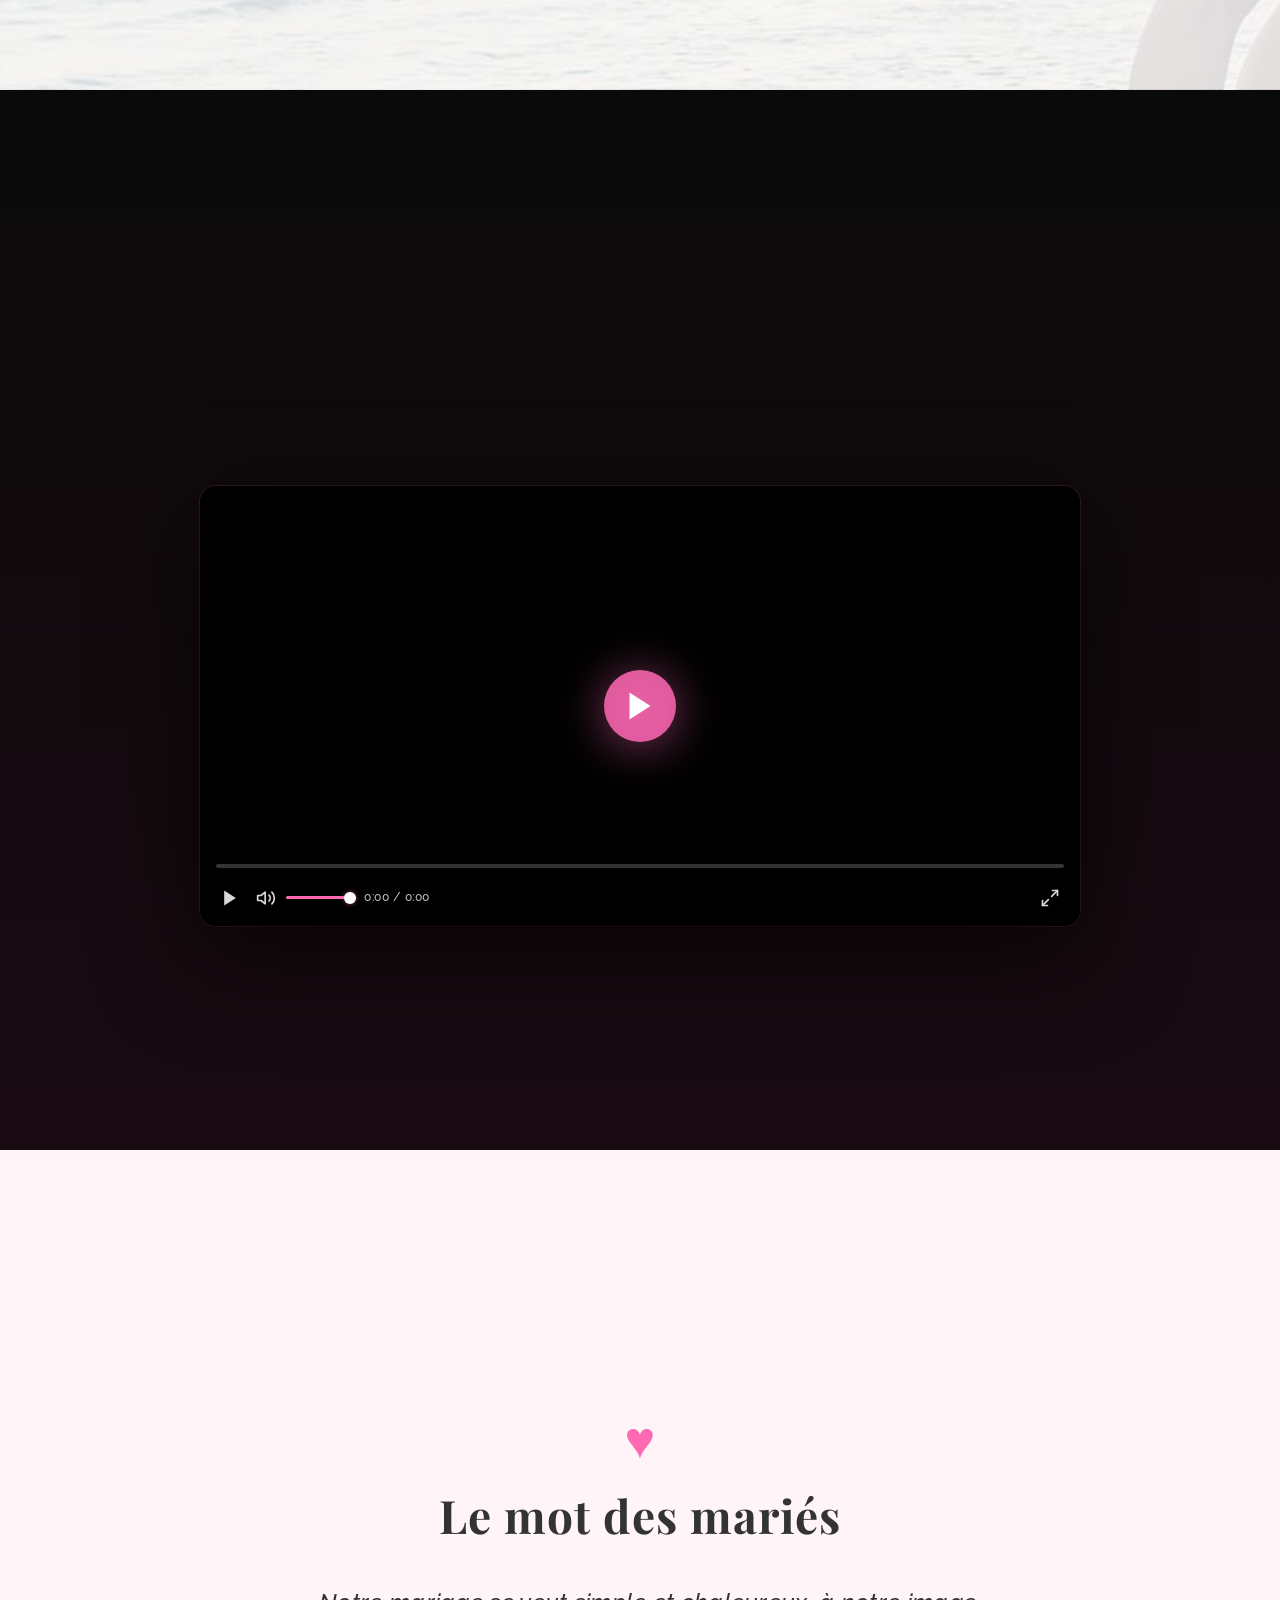
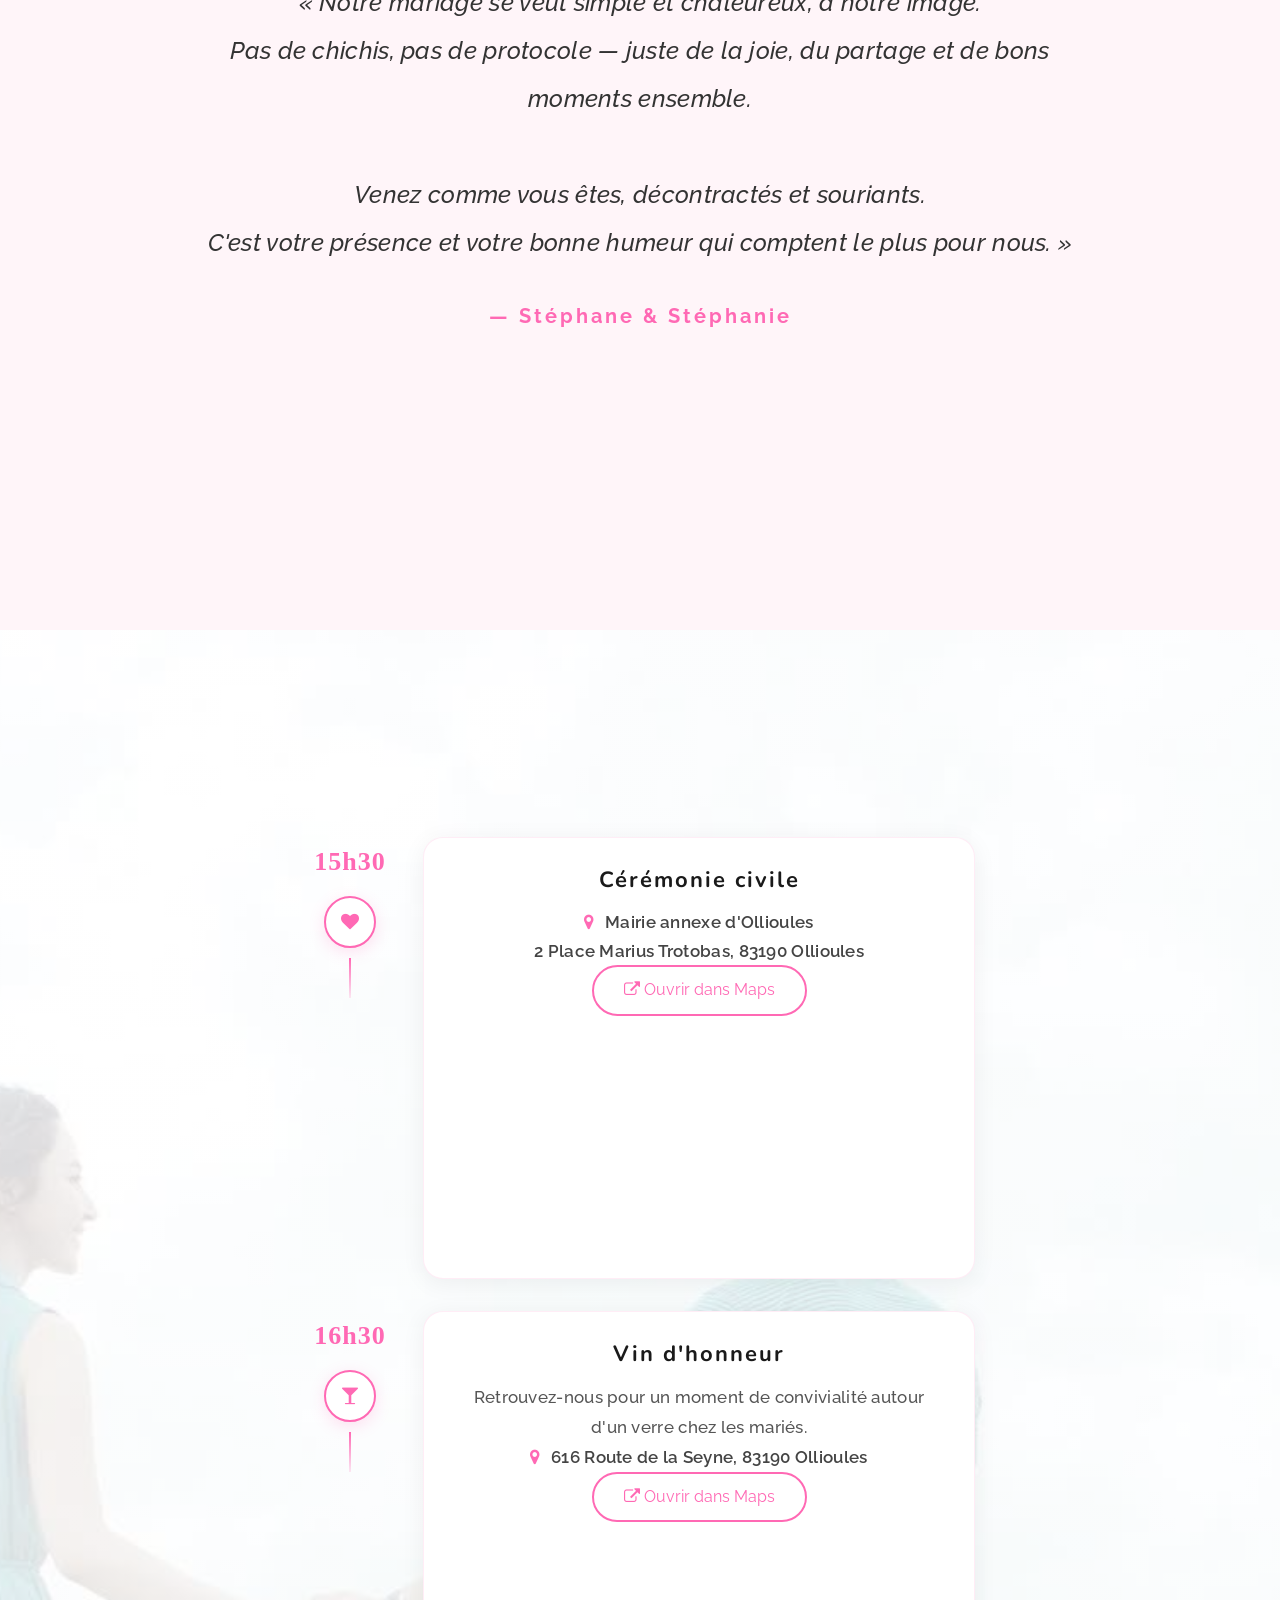
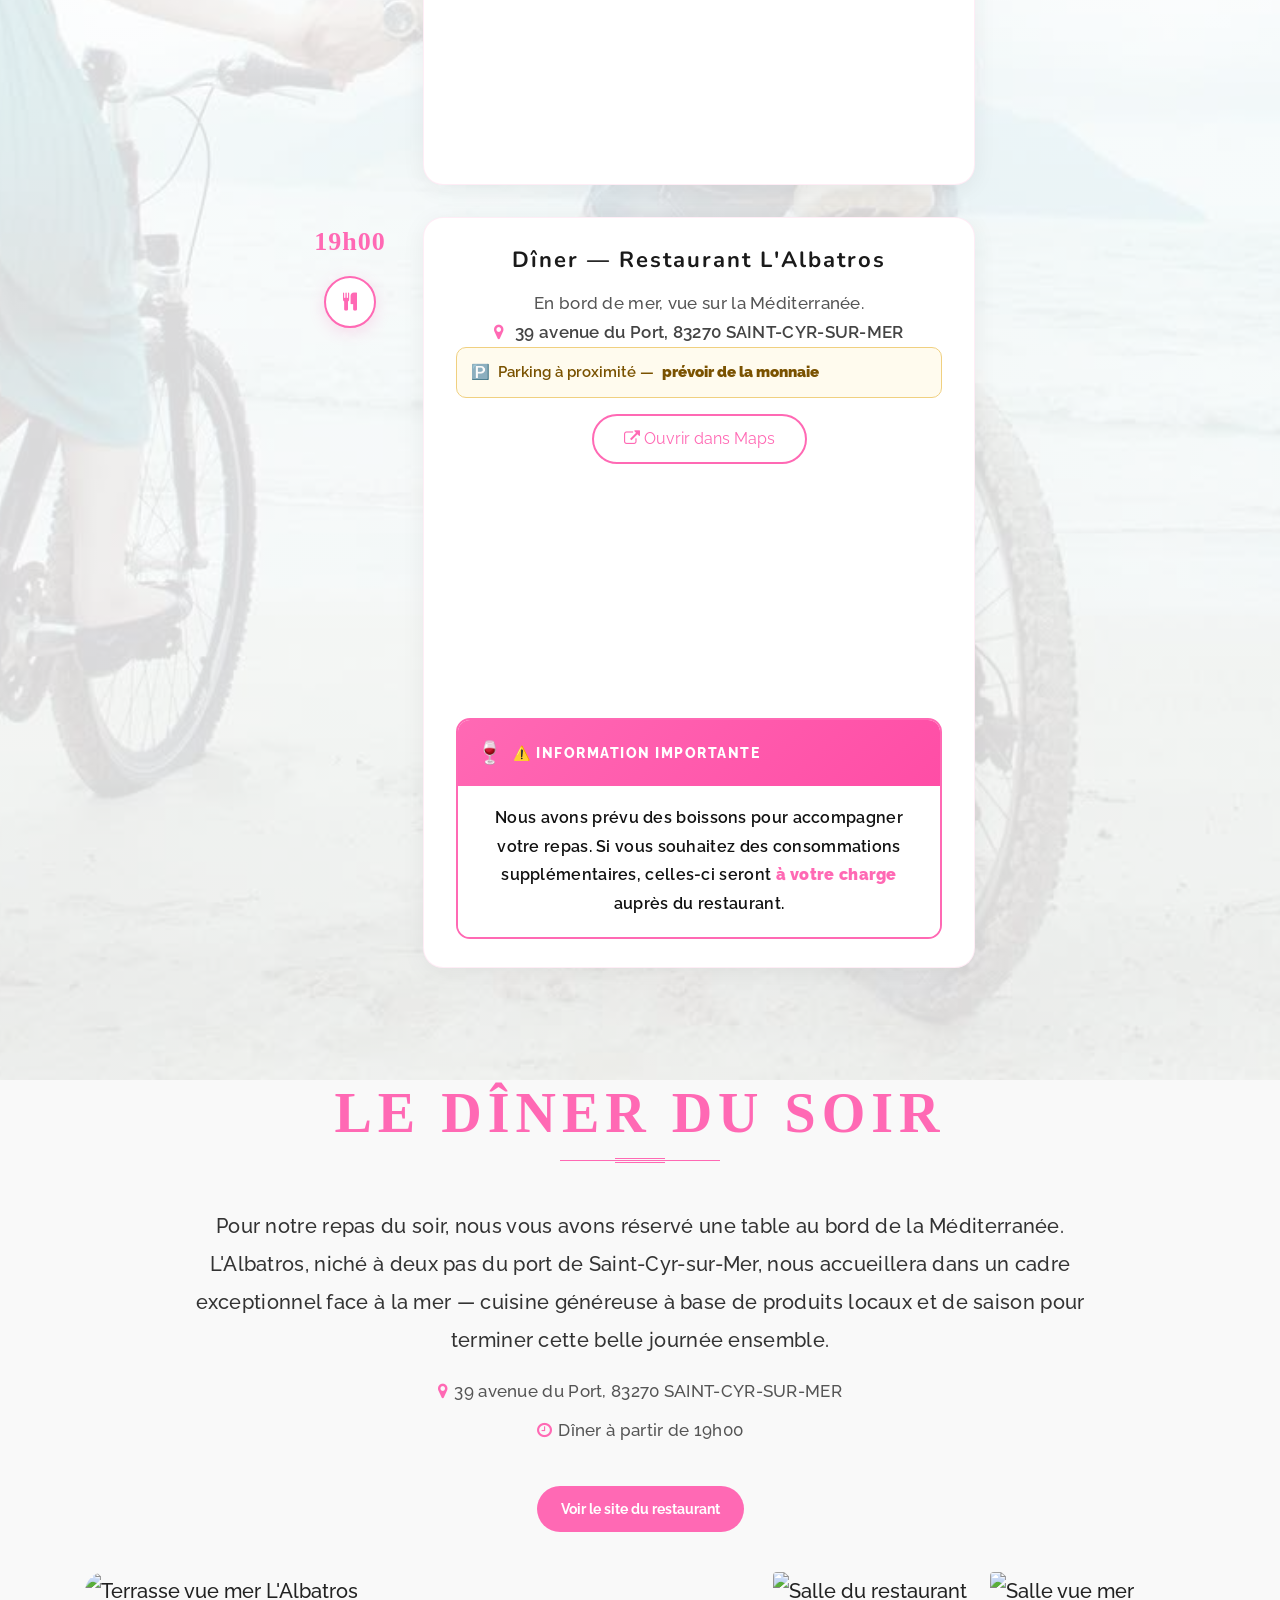
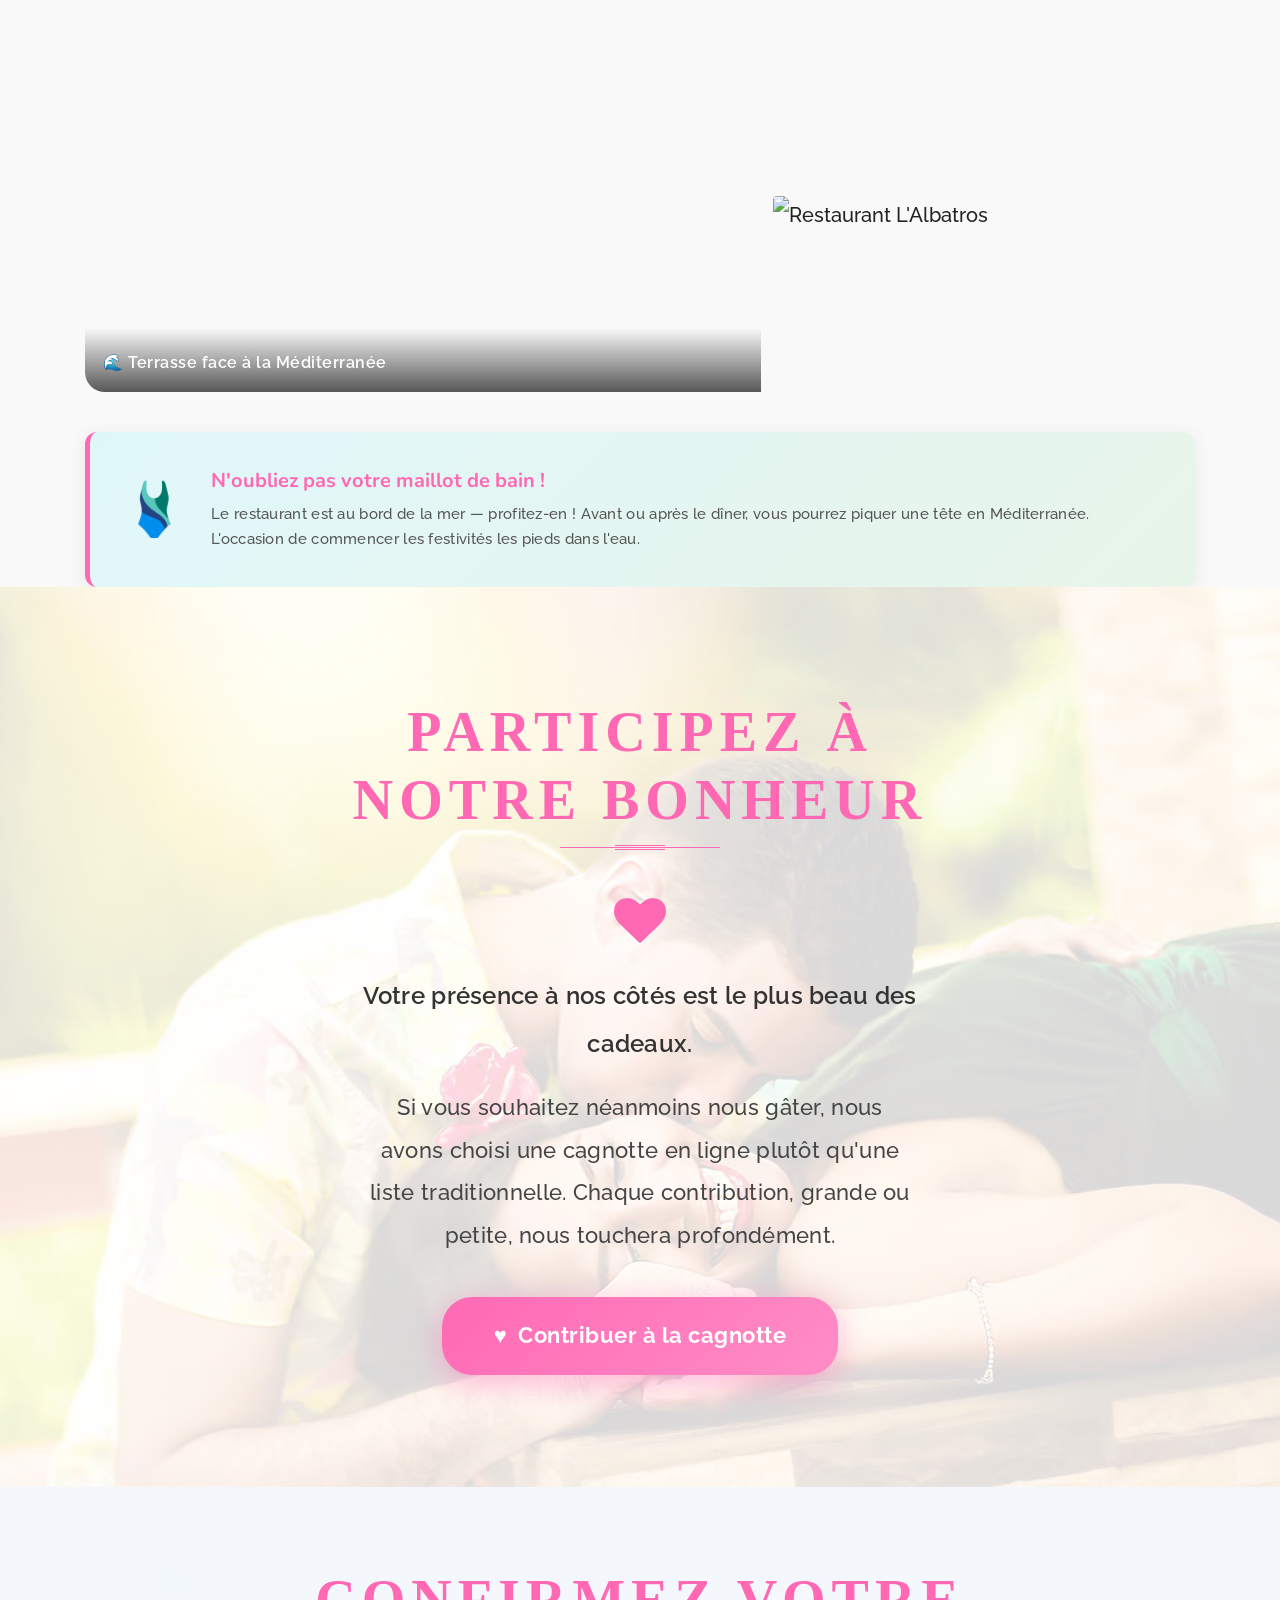
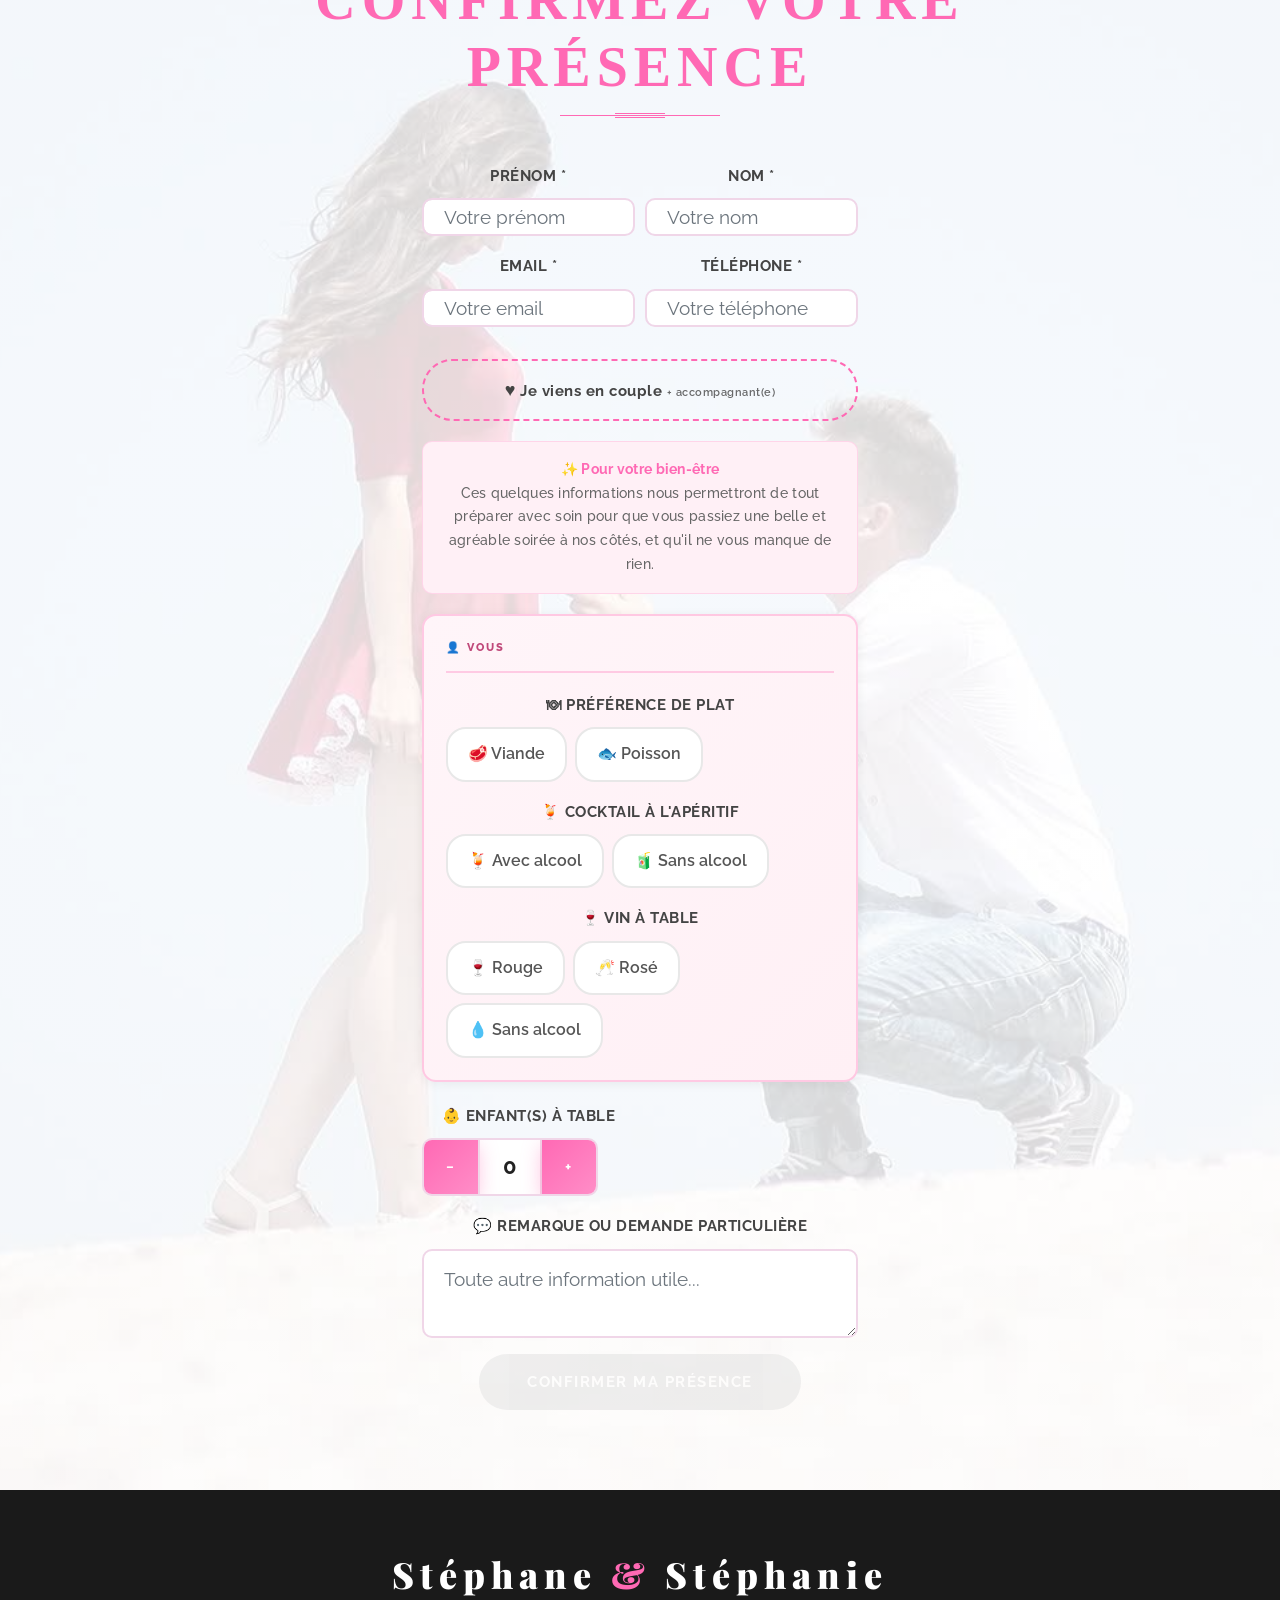
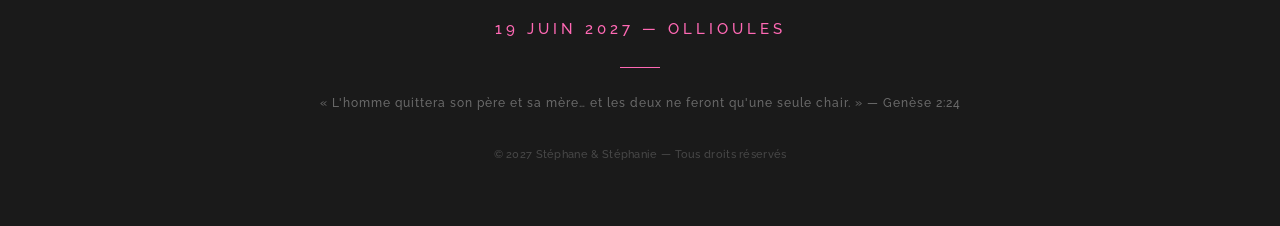
==== commit e45500f9: "wiop" ====
--- a/index.html
+++ b/index.html
@@ -643,13 +643,6 @@
                                             <div id="tel-error" style="display:none;color:#e74c3c;font-size:12px;margin-top:4px;">⚠ Numéro invalide (ex: 06 12 34 56 78)</div>
                                         </div>
                                     </div>
-                                    <div class="form-group">
-                                        <label>Adresse</label>
-                                        <div>
-                                            <input type="text" id="adresse-input" name="adresse" class="form-control" placeholder="Commencez à taper votre adresse..." autocomplete="off" />
-                                        </div>
-                                    </div>
-
                                     <div class="form-group rsvp-couple-toggle">
                                         <input type="checkbox" id="en-couple" name="en_couple" onchange="toggleCouple(this)" style="display:none;">
                                         <label for="en-couple" class="rsvp-couple-label">
@@ -959,90 +952,6 @@
         <!-- Main Javascript File -->
         <script src="js/main.js"></script>
 
-        <!-- Autocomplete adresse -->
-        <script>
-        (function() {
-            var input = document.getElementById('adresse-input');
-            if (!input) return;
-
-            // Liste attachée au body pour éviter tout z-index parent
-            var list = document.createElement('ul');
-            list.id = 'adresse-suggestions';
-            list.style.cssText = 'display:none;position:fixed;background:#fff;border:1px solid #ddd;border-radius:0 0 8px 8px;list-style:none;margin:0;padding:0;z-index:999999;box-shadow:0 8px 24px rgba(0,0,0,0.15);max-height:220px;overflow-y:auto;';
-            document.body.appendChild(list);
-
-            function positionList() {
-                var r = input.getBoundingClientRect();
-                list.style.top  = (r.bottom) + 'px';
-                list.style.left = r.left + 'px';
-                list.style.width = r.width + 'px';
-            }
-
-            function hideList() { list.style.display = 'none'; list.innerHTML = ''; }
-
-            var debounceTimer;
-            input.addEventListener('input', function() {
-                clearTimeout(debounceTimer);
-                var q = input.value.trim();
-                if (q.length < 3) { hideList(); return; }
-                debounceTimer = setTimeout(function() {
-                    fetch('https://api-adresse.data.gouv.fr/search/?q=' + encodeURIComponent(q) + '&limit=5')
-                        .then(function(r) { return r.json(); })
-                        .then(function(data) {
-                            list.innerHTML = '';
-                            if (!data.features || !data.features.length) { hideList(); return; }
-                            data.features.forEach(function(f) {
-                                var li = document.createElement('li');
-                                li.textContent = f.properties.label;
-                                li.style.cssText = 'padding:10px 14px;cursor:pointer;font-size:14px;border-bottom:1px solid #f5f5f5;color:#333;';
-                                li.addEventListener('mouseenter', function() { li.style.background = '#fff5f9'; });
-                                li.addEventListener('mouseleave', function() { li.style.background = ''; });
-                                li.addEventListener('mousedown', function(e) {
-                                    e.preventDefault();
-                                    input.value = f.properties.label;
-                                    hideList();
-                                });
-                                list.appendChild(li);
-                            });
-                            positionList();
-                            list.style.display = 'block';
-                        })
-                        .catch(hideList);
-                }, 300);
-            });
-
-            document.addEventListener('click', function(e) {
-                if (e.target !== input) hideList();
-            });
-            window.addEventListener('scroll', positionList, true);
-            window.addEventListener('resize', function() { if (list.style.display !== 'none') positionList(); });
-
-            input.addEventListener('keydown', function(e) {
-                var items = list.querySelectorAll('li');
-                var active = list.querySelector('li.active');
-                var idx = -1;
-                items.forEach(function(it, i) { if (it === active) idx = i; });
-                if (e.key === 'ArrowDown') {
-                    e.preventDefault();
-                    if (active) { active.classList.remove('active'); active.style.background = ''; }
-                    var next = items[idx + 1] || items[0];
-                    if (next) { next.classList.add('active'); next.style.background = '#fff5f9'; input.value = next.textContent; }
-                } else if (e.key === 'ArrowUp') {
-                    e.preventDefault();
-                    if (active) { active.classList.remove('active'); active.style.background = ''; }
-                    var prev = items[idx - 1] || items[items.length - 1];
-                    if (prev) { prev.classList.add('active'); prev.style.background = '#fff5f9'; input.value = prev.textContent; }
-                } else if (e.key === 'Enter' && active) {
-                    e.preventDefault();
-                    input.value = active.textContent;
-                    hideList();
-                } else if (e.key === 'Escape') {
-                    hideList();
-                }
-            });
-        })();
-        </script>
-
         <!-- Fade-in au scroll -->
         <script>
         (function() {
--- a/css/style.css
+++ b/css/style.css
@@ -979,48 +979,56 @@
 }
 
 .enfants-stepper {
-    display: inline-flex;
-    align-items: center;
-    gap: 0;
+    display: flex !important;
+    flex-direction: row !important;
+    flex-wrap: nowrap !important;
+    align-items: center !important;
     border: 2px solid #f0d6e8;
     border-radius: 10px;
     overflow: hidden;
     background: #fff;
+    width: fit-content;
+    max-width: 100%;
 }
 
 .stepper-btn {
+    display: inline-flex !important;
+    align-items: center !important;
+    justify-content: center !important;
     background: #fff;
     border: none;
     color: #FF69B4;
-    font-size: 26px;
+    font-size: 28px;
     font-weight: 700;
-    width: 54px;
-    height: 54px;
+    width: 54px !important;
+    height: 54px !important;
+    min-width: 54px !important;
     cursor: pointer;
     line-height: 1;
     transition: background 0.2s;
-    flex-shrink: 0;
-}
-
-.stepper-btn:hover {
-    background: #fff0f7;
-}
-
-.stepper-btn:active {
-    background: #ffe0ef;
-}
+    flex-shrink: 0 !important;
+    padding: 0 !important;
+    margin: 0 !important;
+    border-radius: 0 !important;
+}
+
+.stepper-btn:hover { background: #fff0f7; }
+.stepper-btn:active { background: #ffe0ef; }
 
 .stepper-val {
-    min-width: 60px;
+    display: inline-flex !important;
+    align-items: center !important;
+    justify-content: center !important;
+    min-width: 64px;
     text-align: center;
     font-size: 22px;
     font-weight: 700;
     color: #222;
     border-left: 2px solid #f0d6e8;
     border-right: 2px solid #f0d6e8;
-    padding: 0 10px;
     height: 54px;
-    line-height: 54px;
+    padding: 0 12px;
+    flex-shrink: 0;
 }
 
 #rsvp .form-control:focus {
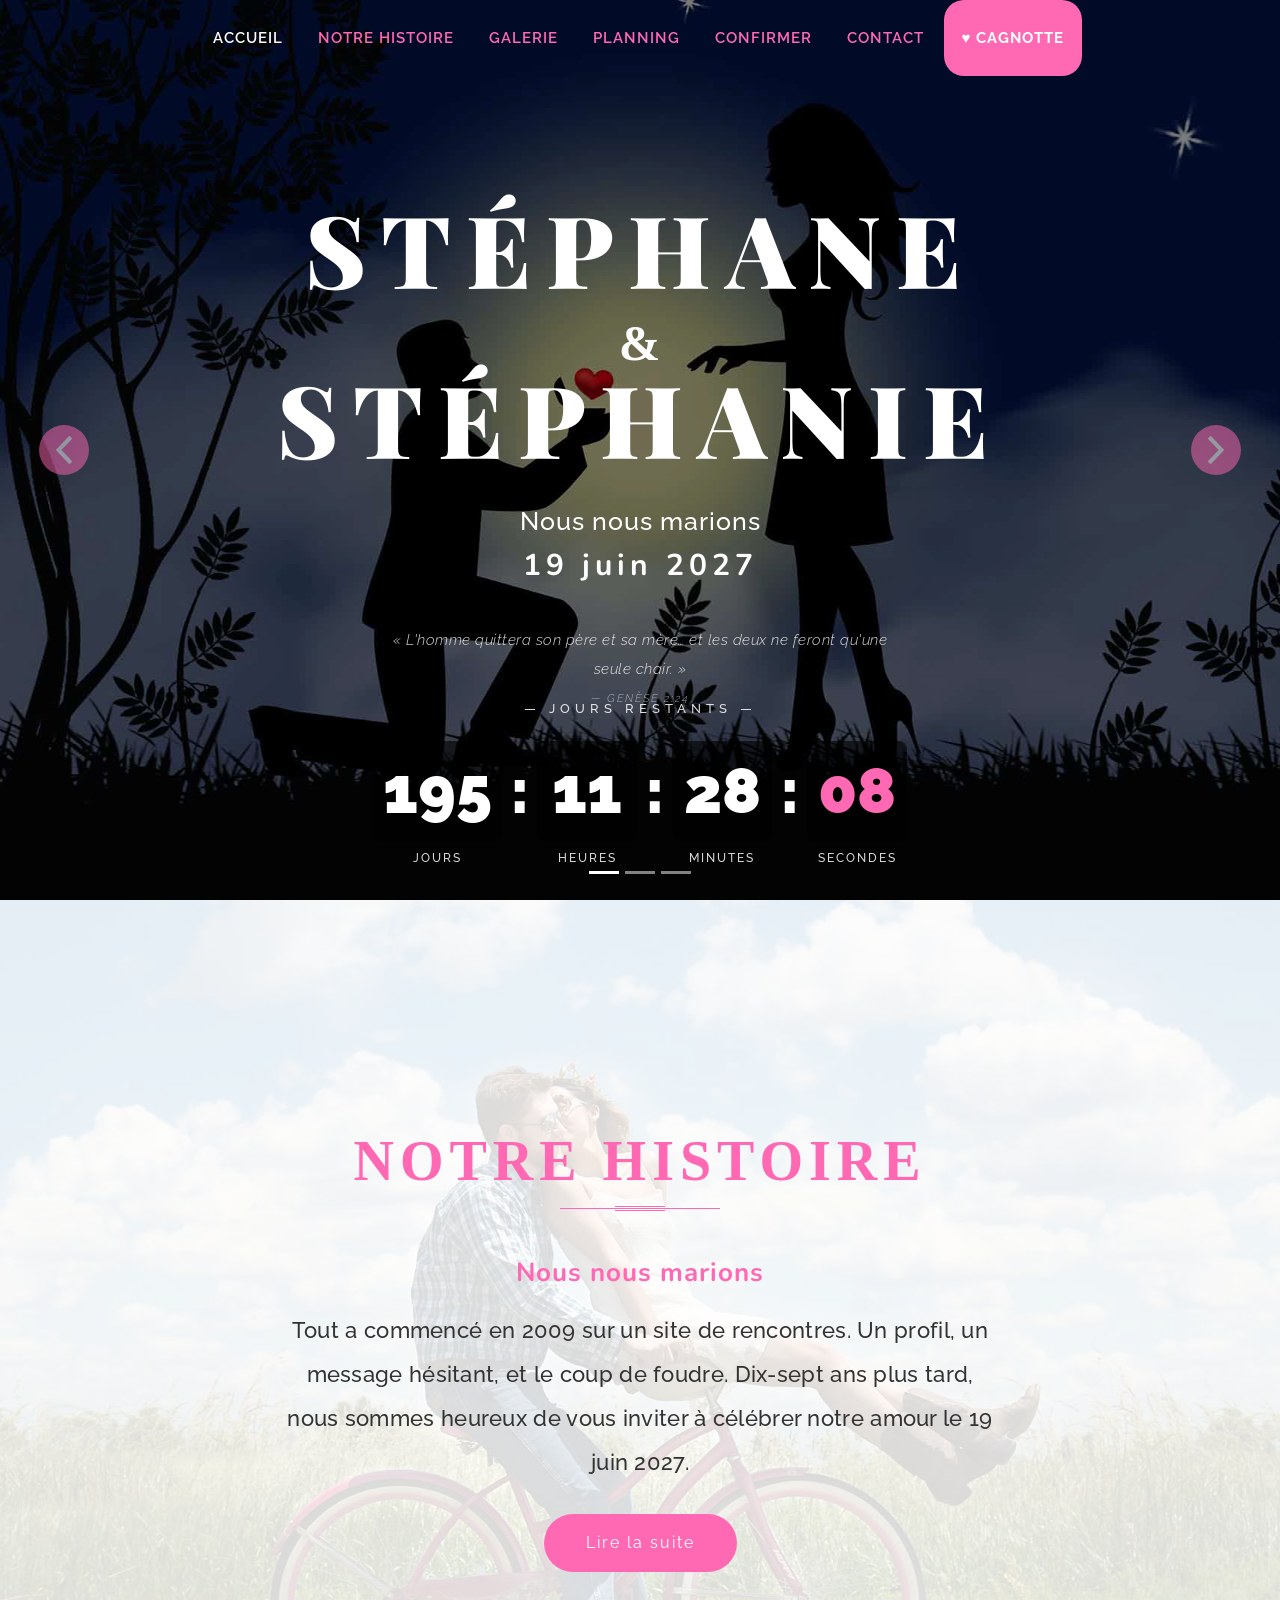
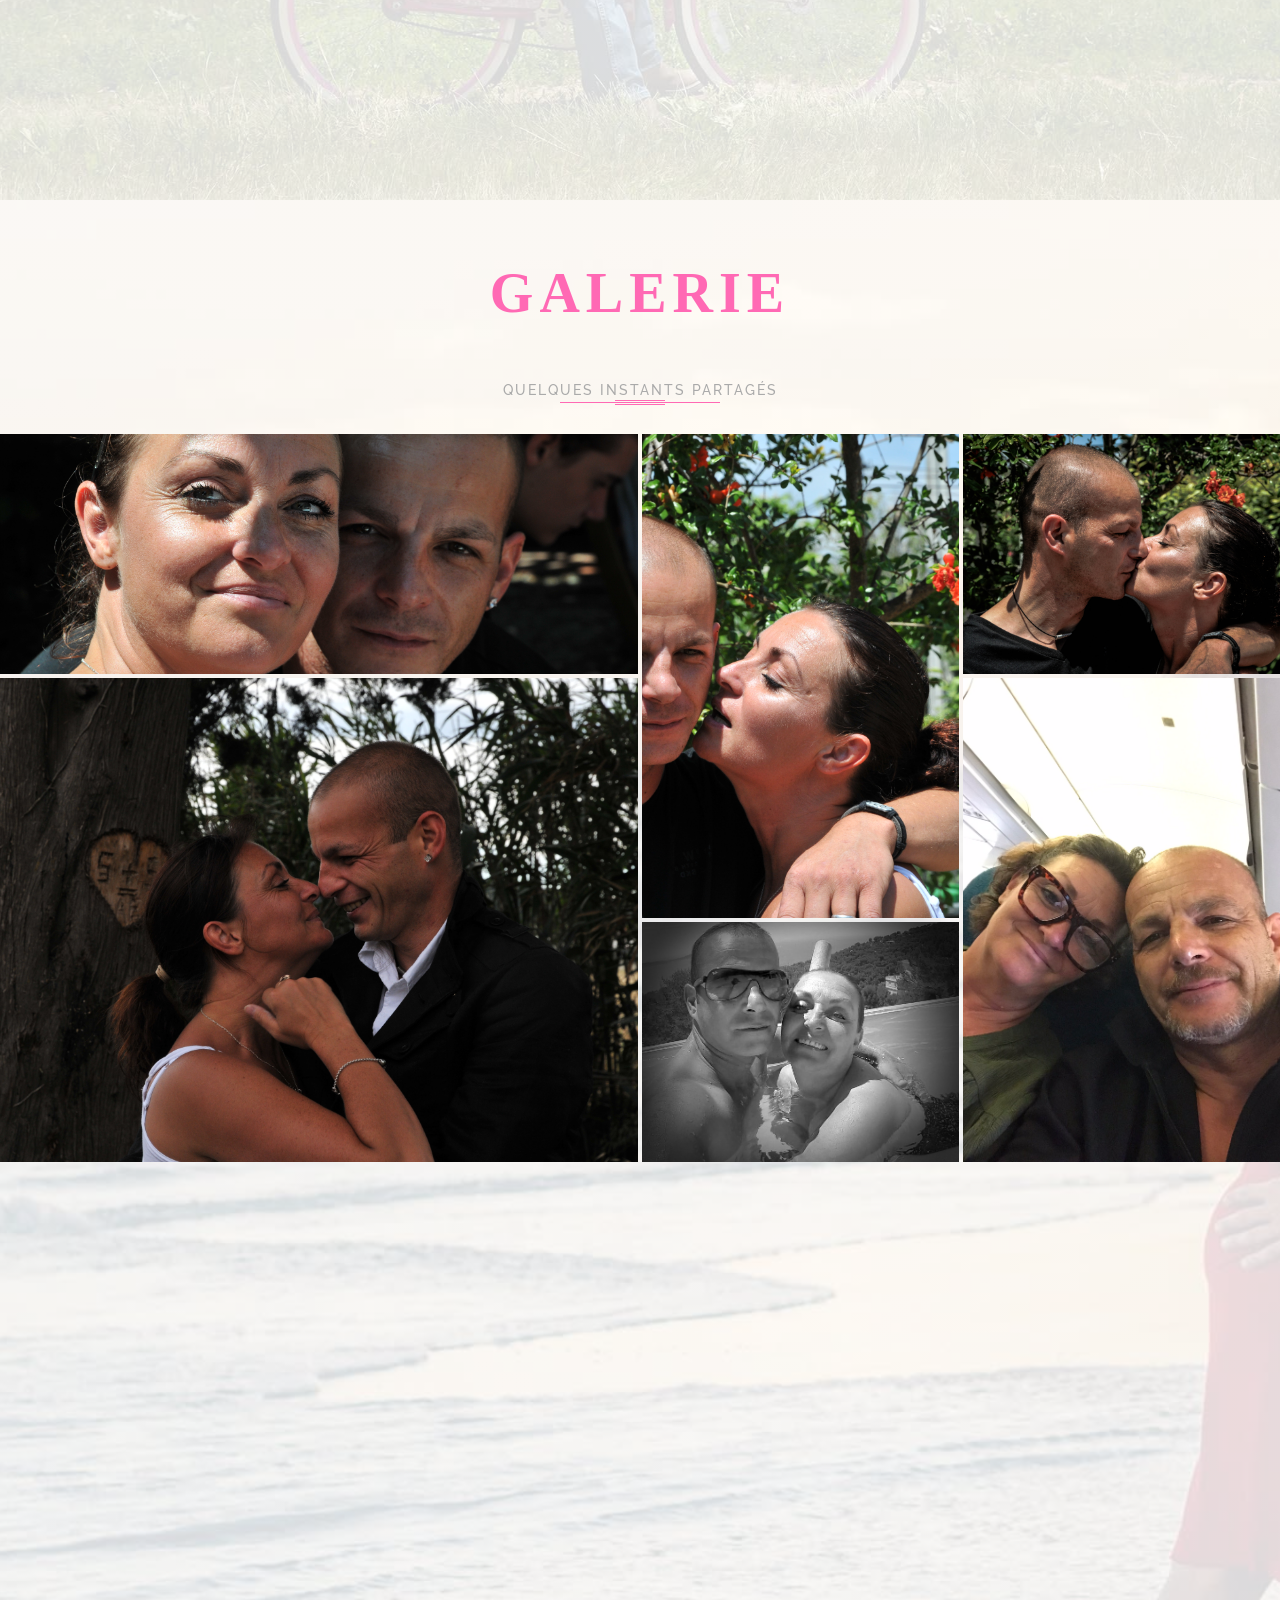
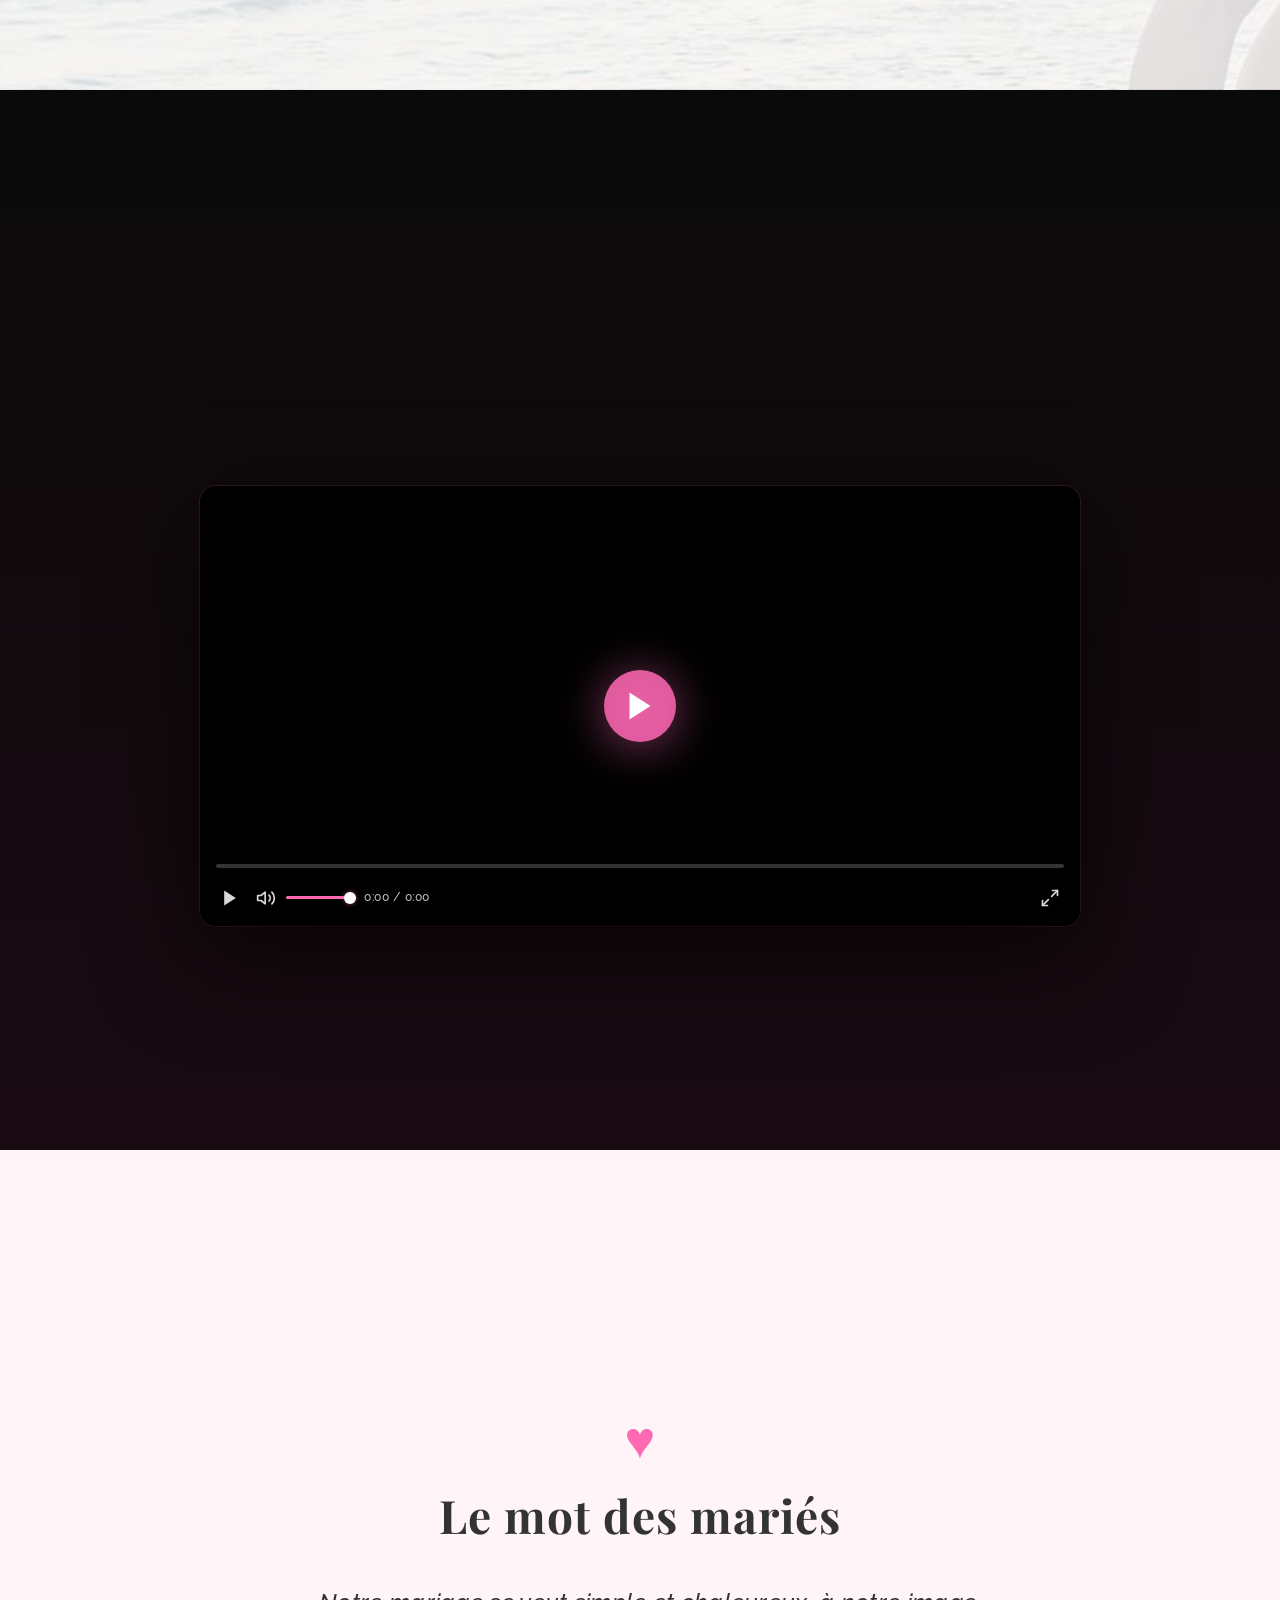
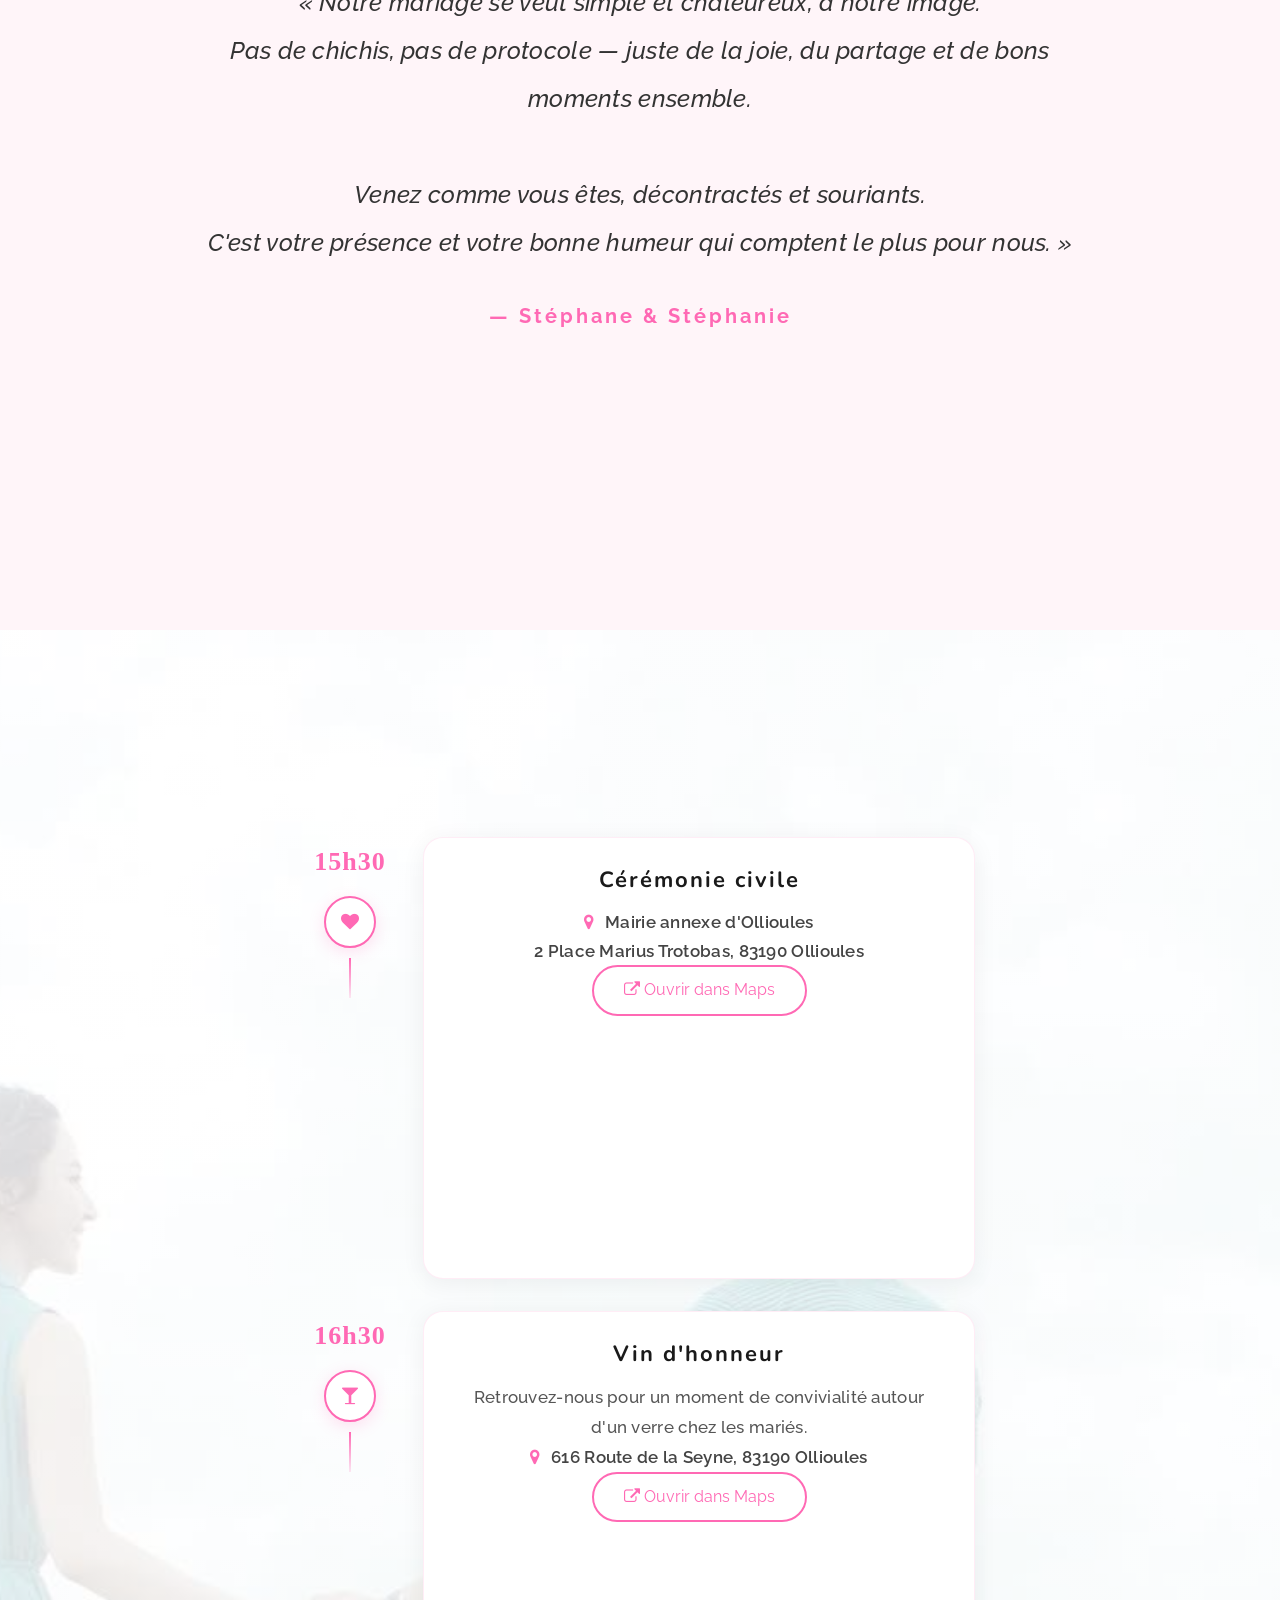
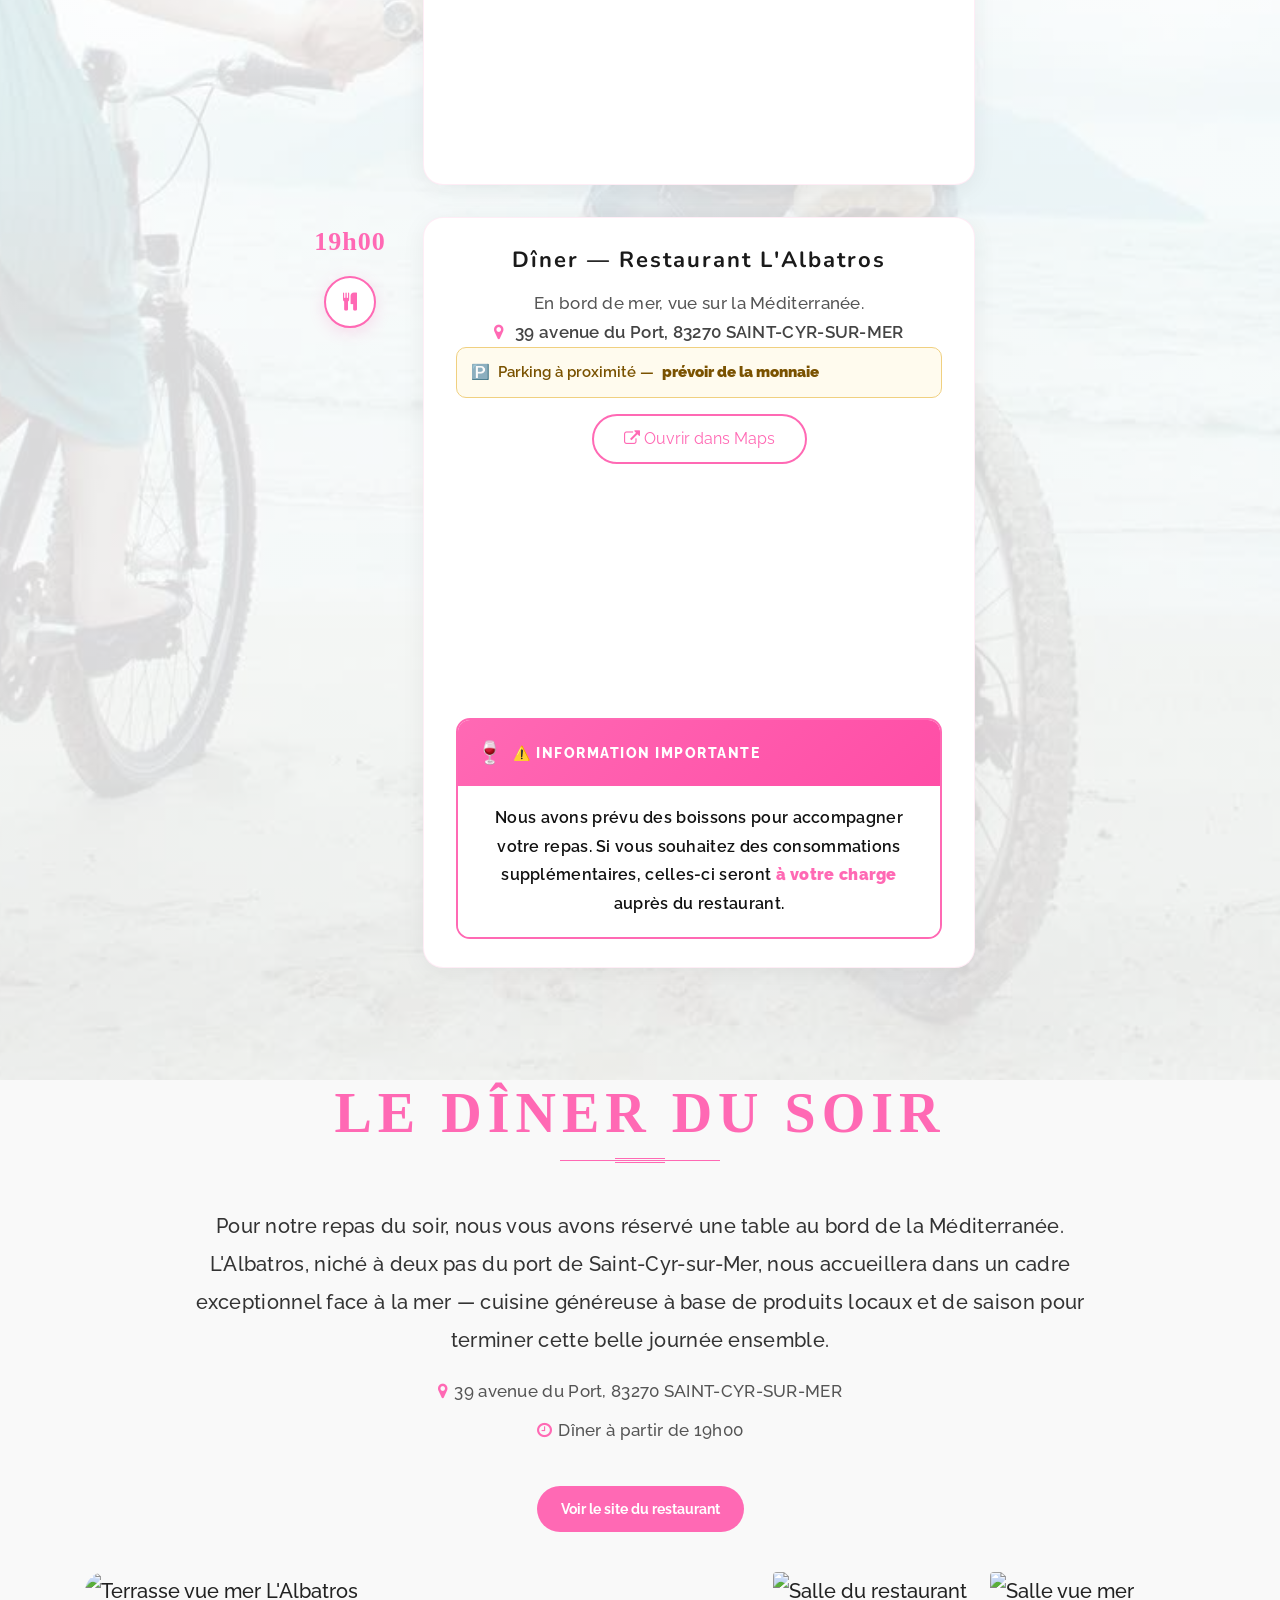
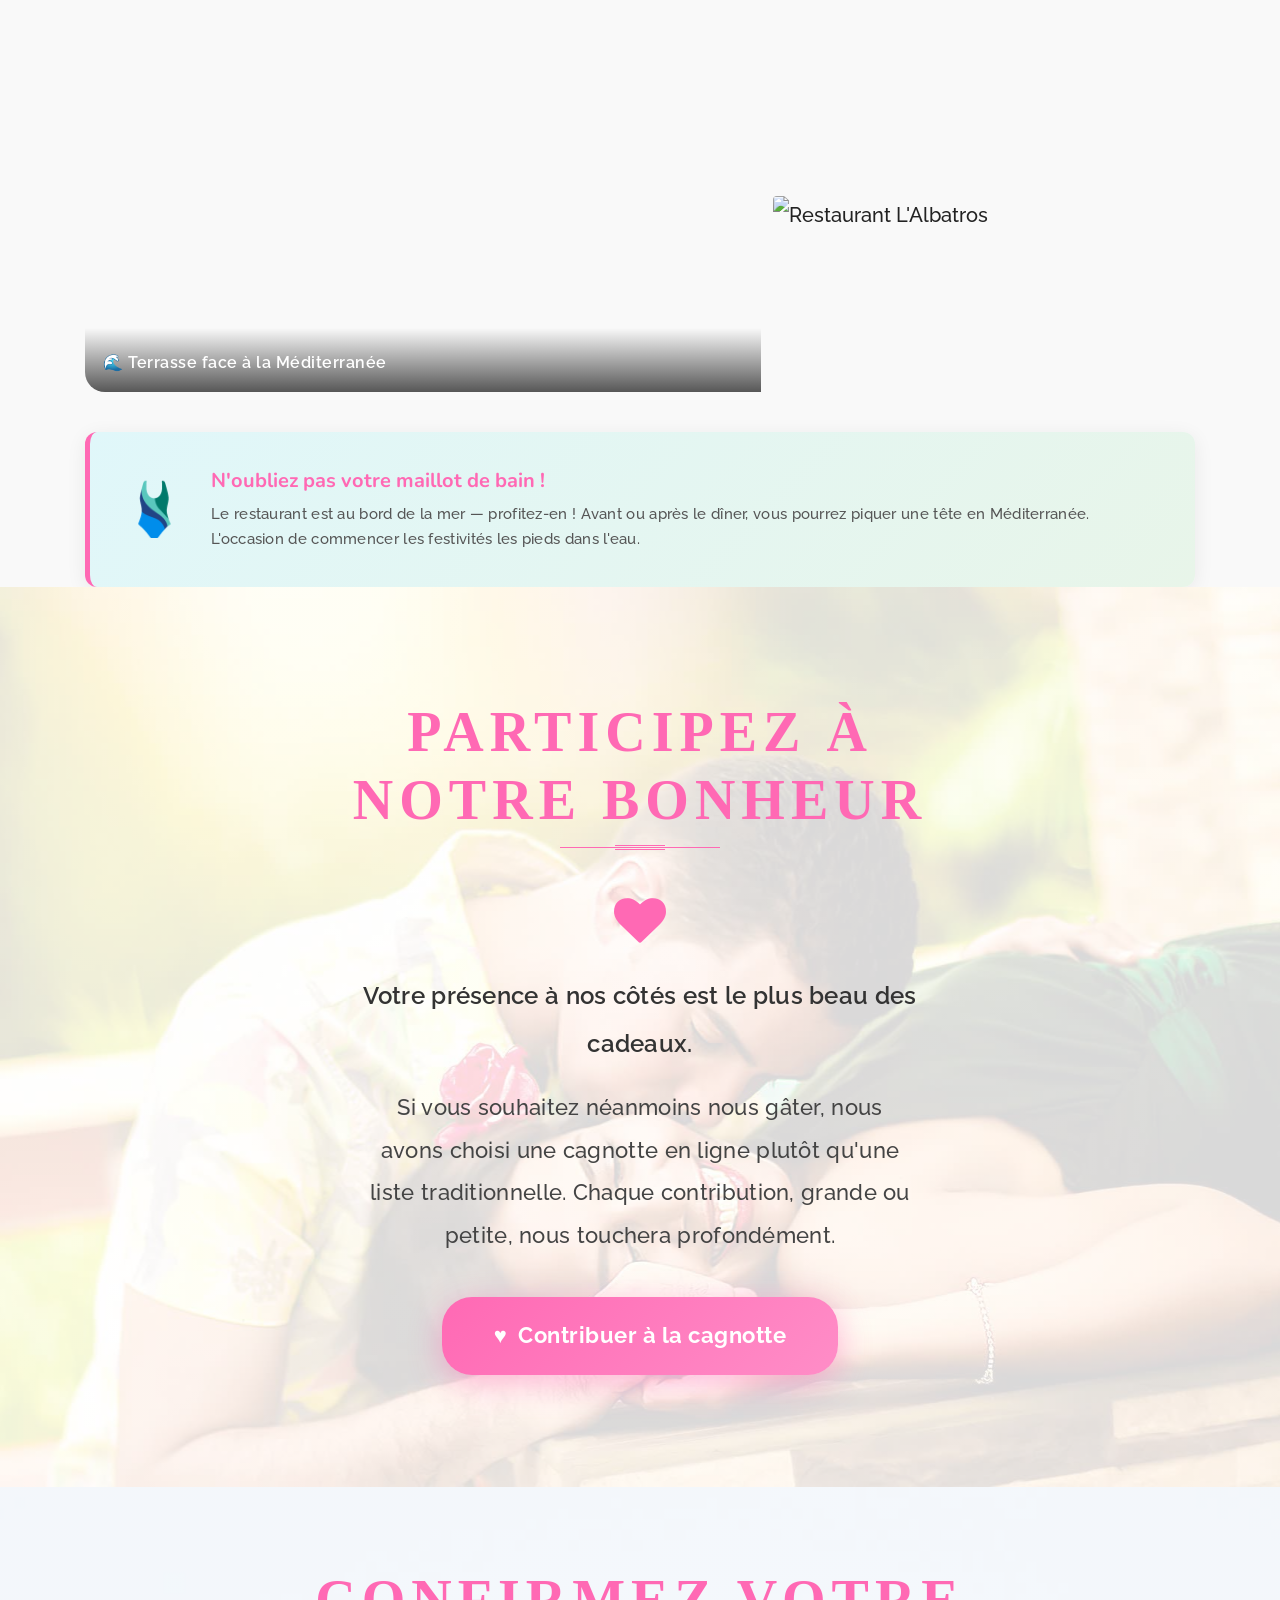
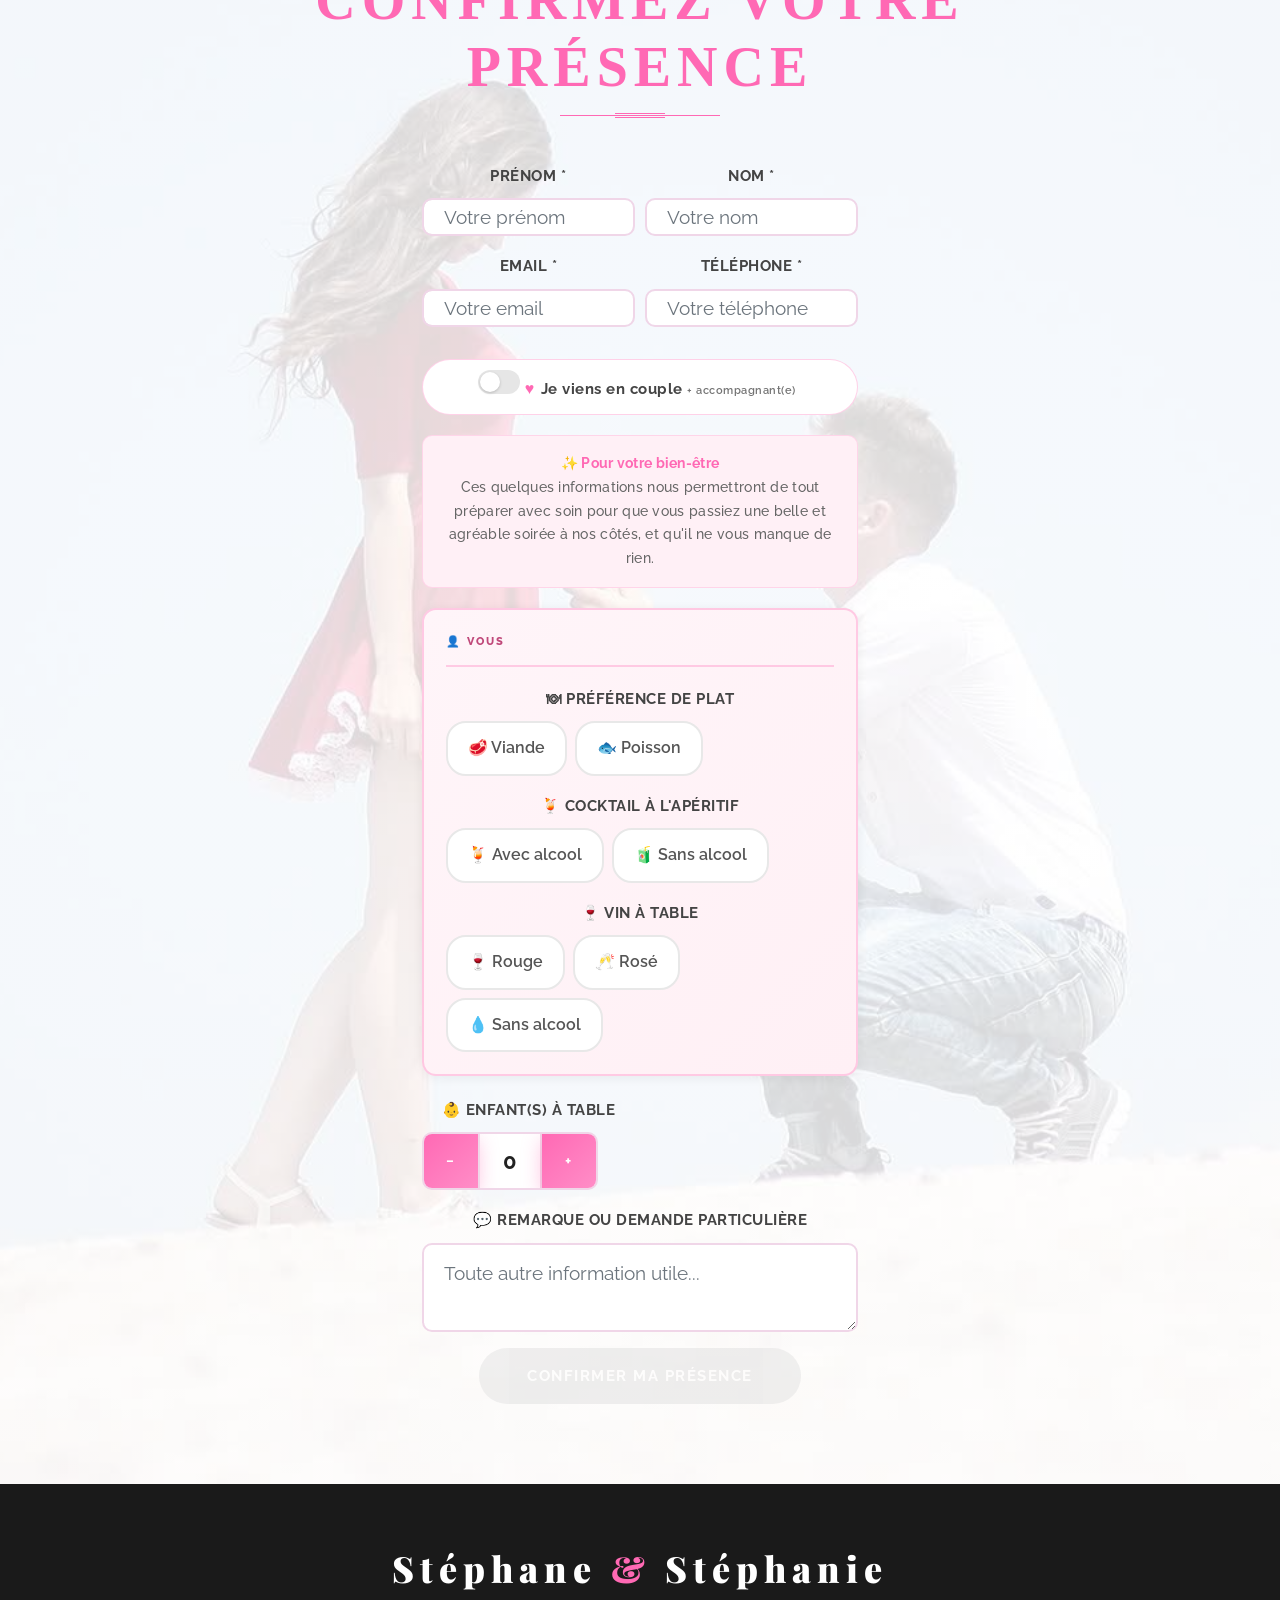
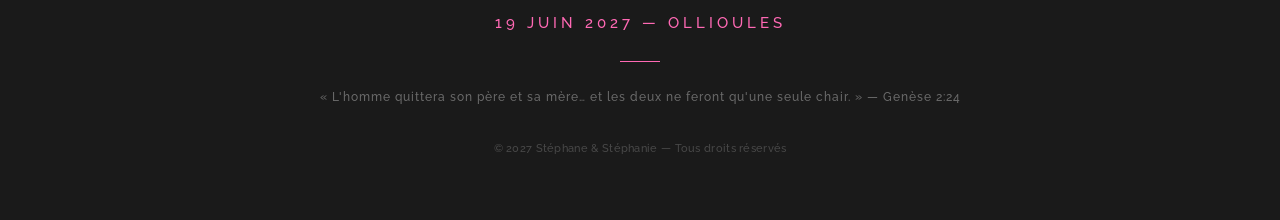
==== commit a32c6c17: "add toogle switch" ====
--- a/index.html
+++ b/index.html
@@ -644,10 +644,13 @@
                                         </div>
                                     </div>
                                     <div class="form-group rsvp-couple-toggle">
-                                        <input type="checkbox" id="en-couple" name="en_couple" onchange="toggleCouple(this)" style="display:none;">
+                                        <input type="checkbox" id="en-couple" name="en_couple" onchange="toggleCouple(this)" class="rsvp-couple-check">
                                         <label for="en-couple" class="rsvp-couple-label">
-                                            <span class="rsvp-couple-icon">♥</span>
-                                            Je viens en couple
+                                            <span class="rsvp-couple-switch" aria-hidden="true"></span>
+                                            <span class="rsvp-couple-text">
+                                                <span class="rsvp-couple-icon">♥</span>
+                                                Je viens en couple
+                                            </span>
                                             <span class="rsvp-couple-badge">+ accompagnant(e)</span>
                                         </label>
                                     </div>
--- a/css/style.css
+++ b/css/style.css
@@ -1677,7 +1677,11 @@
 }
 
 .rsvp-couple-check {
-    margin: 10px 0 16px;
+    position: absolute;
+    opacity: 0;
+    pointer-events: none;
+    width: 0;
+    height: 0;
 }
 
 .custom-control-label {
@@ -2250,41 +2254,85 @@
 .rsvp-couple-label {
     display: inline-flex;
     align-items: center;
-    gap: 10px;
+    gap: 12px;
     cursor: pointer;
-    padding: 12px 22px;
+    padding: 10px 18px 10px 12px;
     border-radius: 30px;
-    border: 2px dashed #FF69B4;
-    color: #FF69B4;
-    font-weight: 700;
+    border: 1px solid rgba(255, 105, 180, 0.3);
+    background: #fff;
+    color: #555;
+    font-weight: 600;
     font-size: 15px;
-    letter-spacing: 0.5px;
-    transition: all 0.25s;
+    letter-spacing: 0.3px;
+    transition: border-color 0.25s, background 0.25s, color 0.25s;
     user-select: none;
     text-transform: none !important;
 }
 
 .rsvp-couple-label:hover {
+    border-color: #FF69B4;
+    background: #fff5f9;
+}
+
+.rsvp-couple-switch {
+    position: relative;
+    display: inline-block;
+    flex-shrink: 0;
+    width: 42px;
+    height: 24px;
+    background: #e6e6e6;
+    border-radius: 24px;
+    transition: background 0.25s;
+}
+
+.rsvp-couple-switch::after {
+    content: '';
+    position: absolute;
+    top: 2px;
+    left: 2px;
+    width: 20px;
+    height: 20px;
+    background: #fff;
+    border-radius: 50%;
+    box-shadow: 0 1px 3px rgba(0, 0, 0, 0.2);
+    transition: transform 0.25s;
+}
+
+#en-couple:checked + .rsvp-couple-label {
+    border-color: #FF69B4;
+    color: #FF69B4;
+    background: #fff5f9;
+}
+
+#en-couple:checked + .rsvp-couple-label .rsvp-couple-switch {
     background: #FF69B4;
-    color: #fff;
-    border-style: solid;
-}
-
-#en-couple:checked + .rsvp-couple-label {
-    background: #FF69B4;
-    color: #fff;
-    border-style: solid;
+}
+
+#en-couple:checked + .rsvp-couple-label .rsvp-couple-switch::after {
+    transform: translateX(18px);
+}
+
+#en-couple:focus-visible + .rsvp-couple-label {
+    outline: 2px solid rgba(255, 105, 180, 0.5);
+    outline-offset: 2px;
+}
+
+.rsvp-couple-text {
+    display: inline-flex;
+    align-items: center;
+    gap: 6px;
 }
 
 .rsvp-couple-icon {
-    font-size: 18px;
+    font-size: 16px;
+    color: #FF69B4;
 }
 
 .rsvp-couple-badge {
     font-size: 11px;
     font-weight: 600;
     letter-spacing: 0.5px;
-    opacity: 0.8;
+    opacity: 0.75;
 }
 
 /* Grille préférences deux cartes */
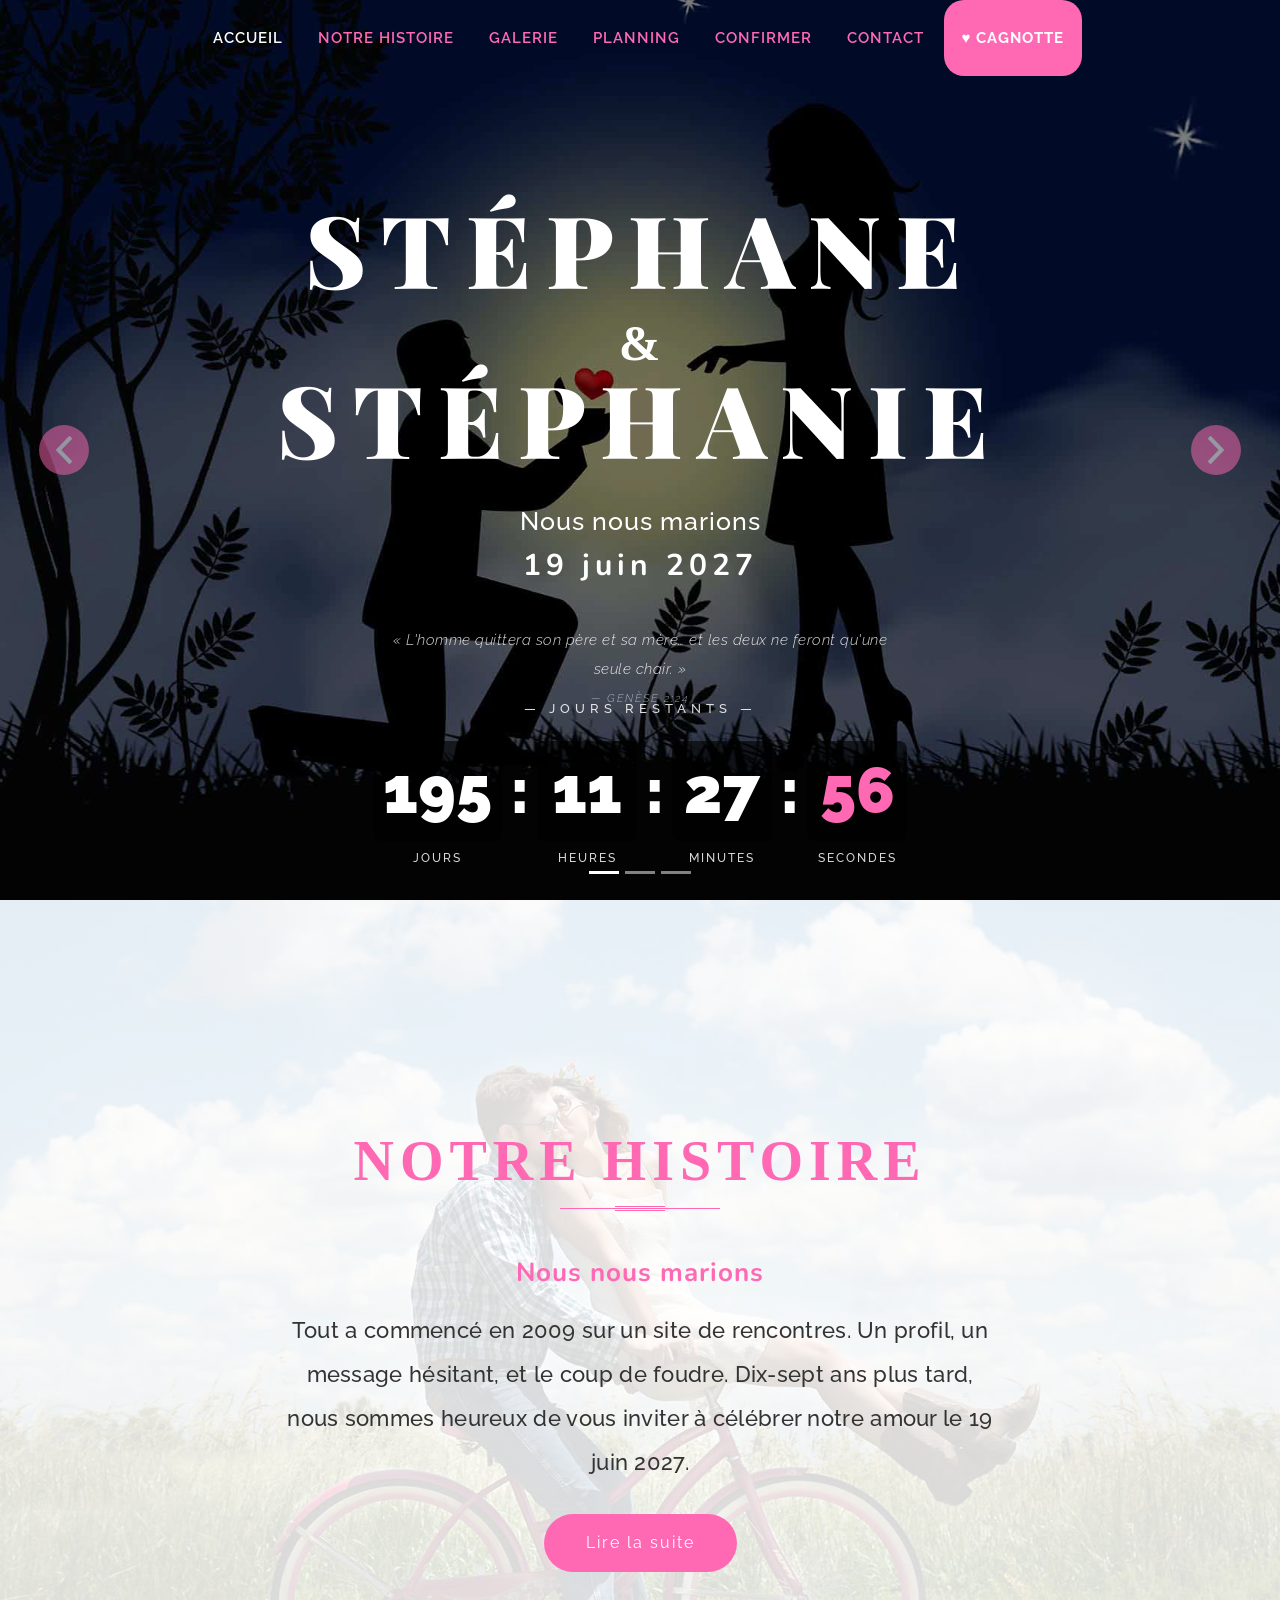
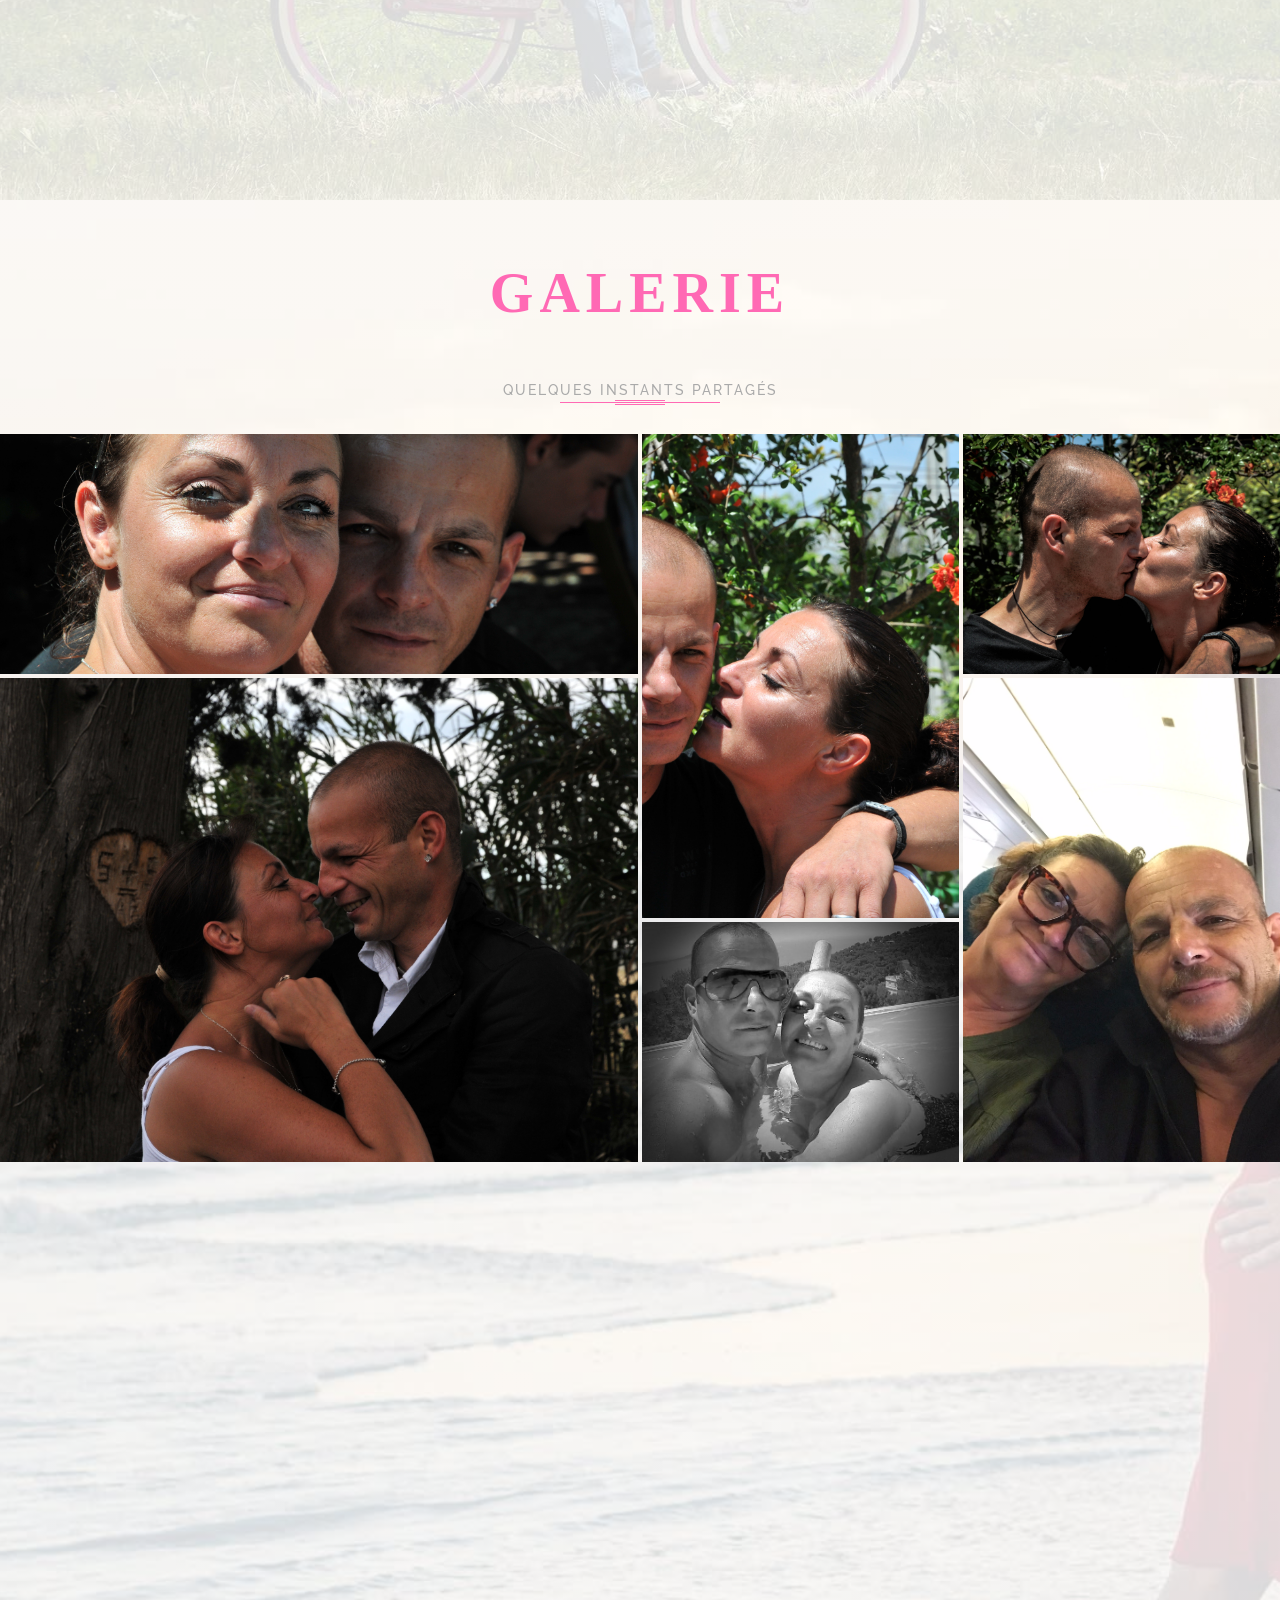
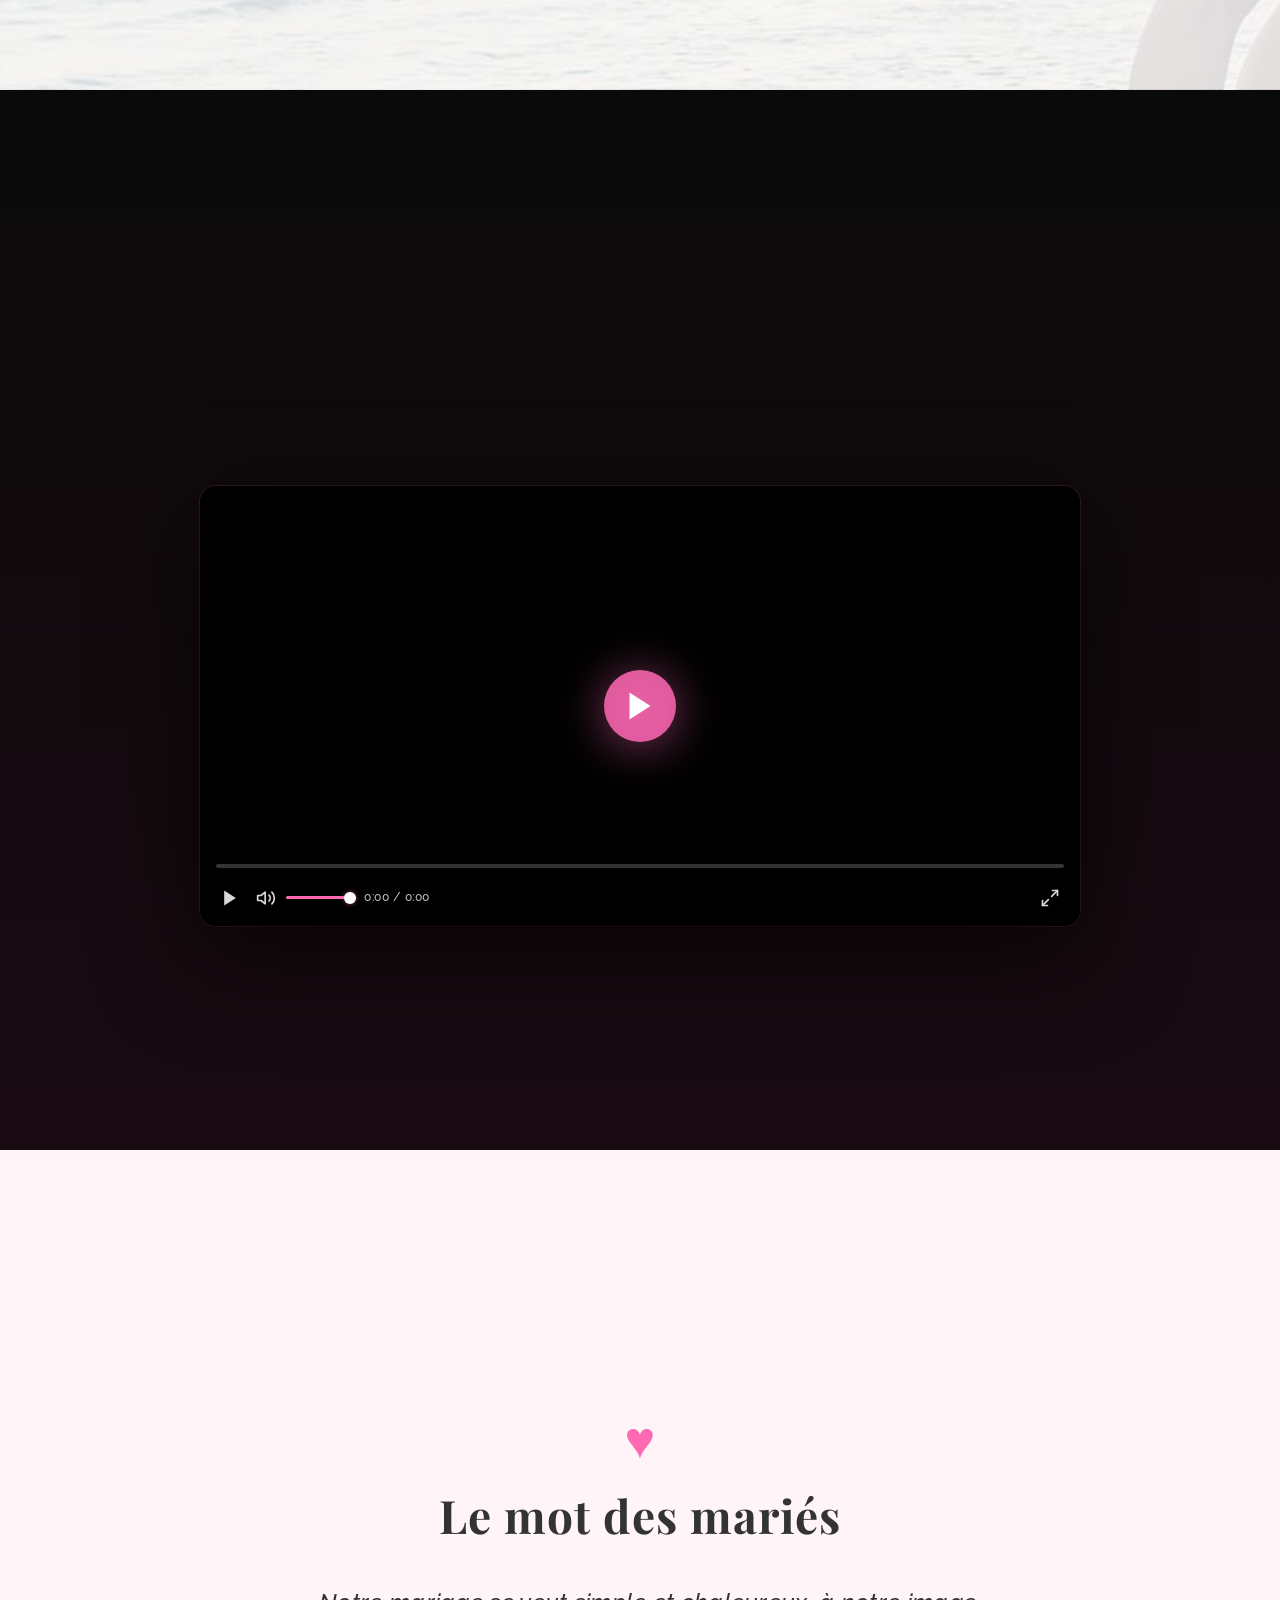
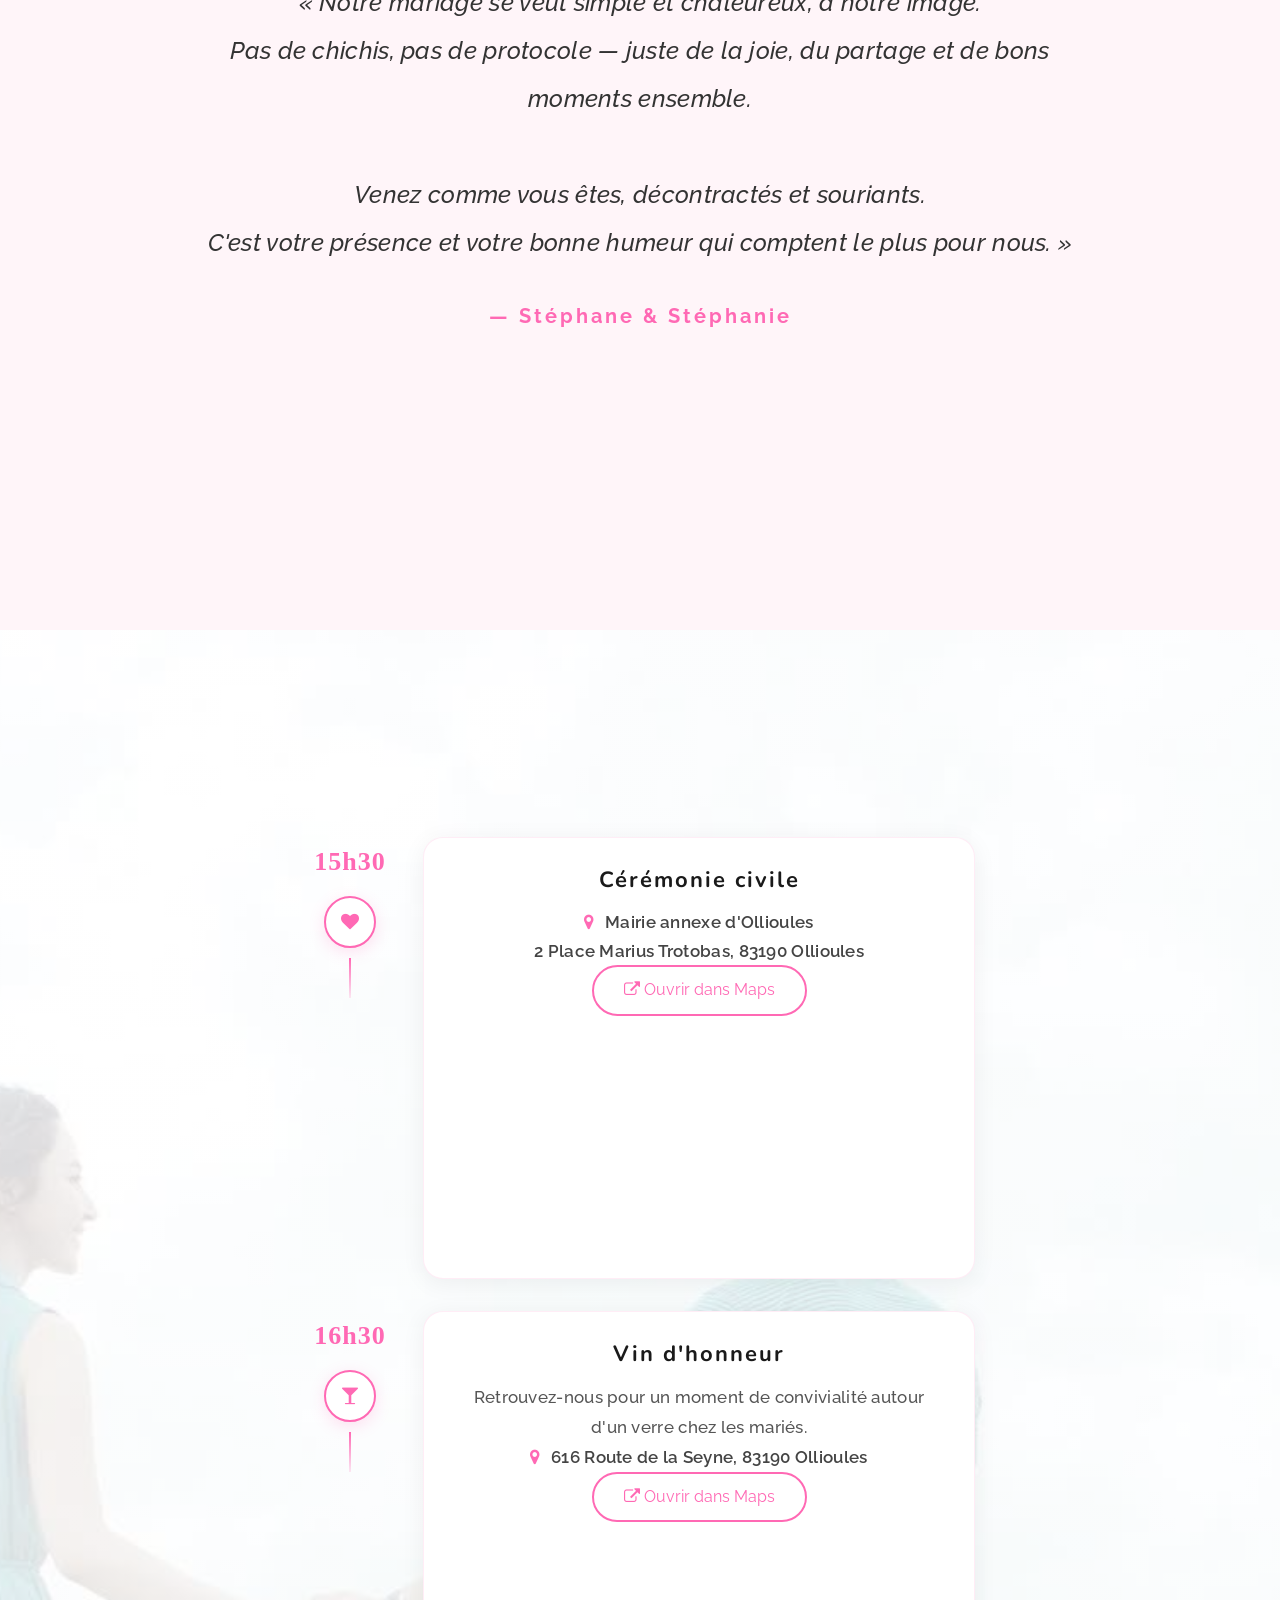
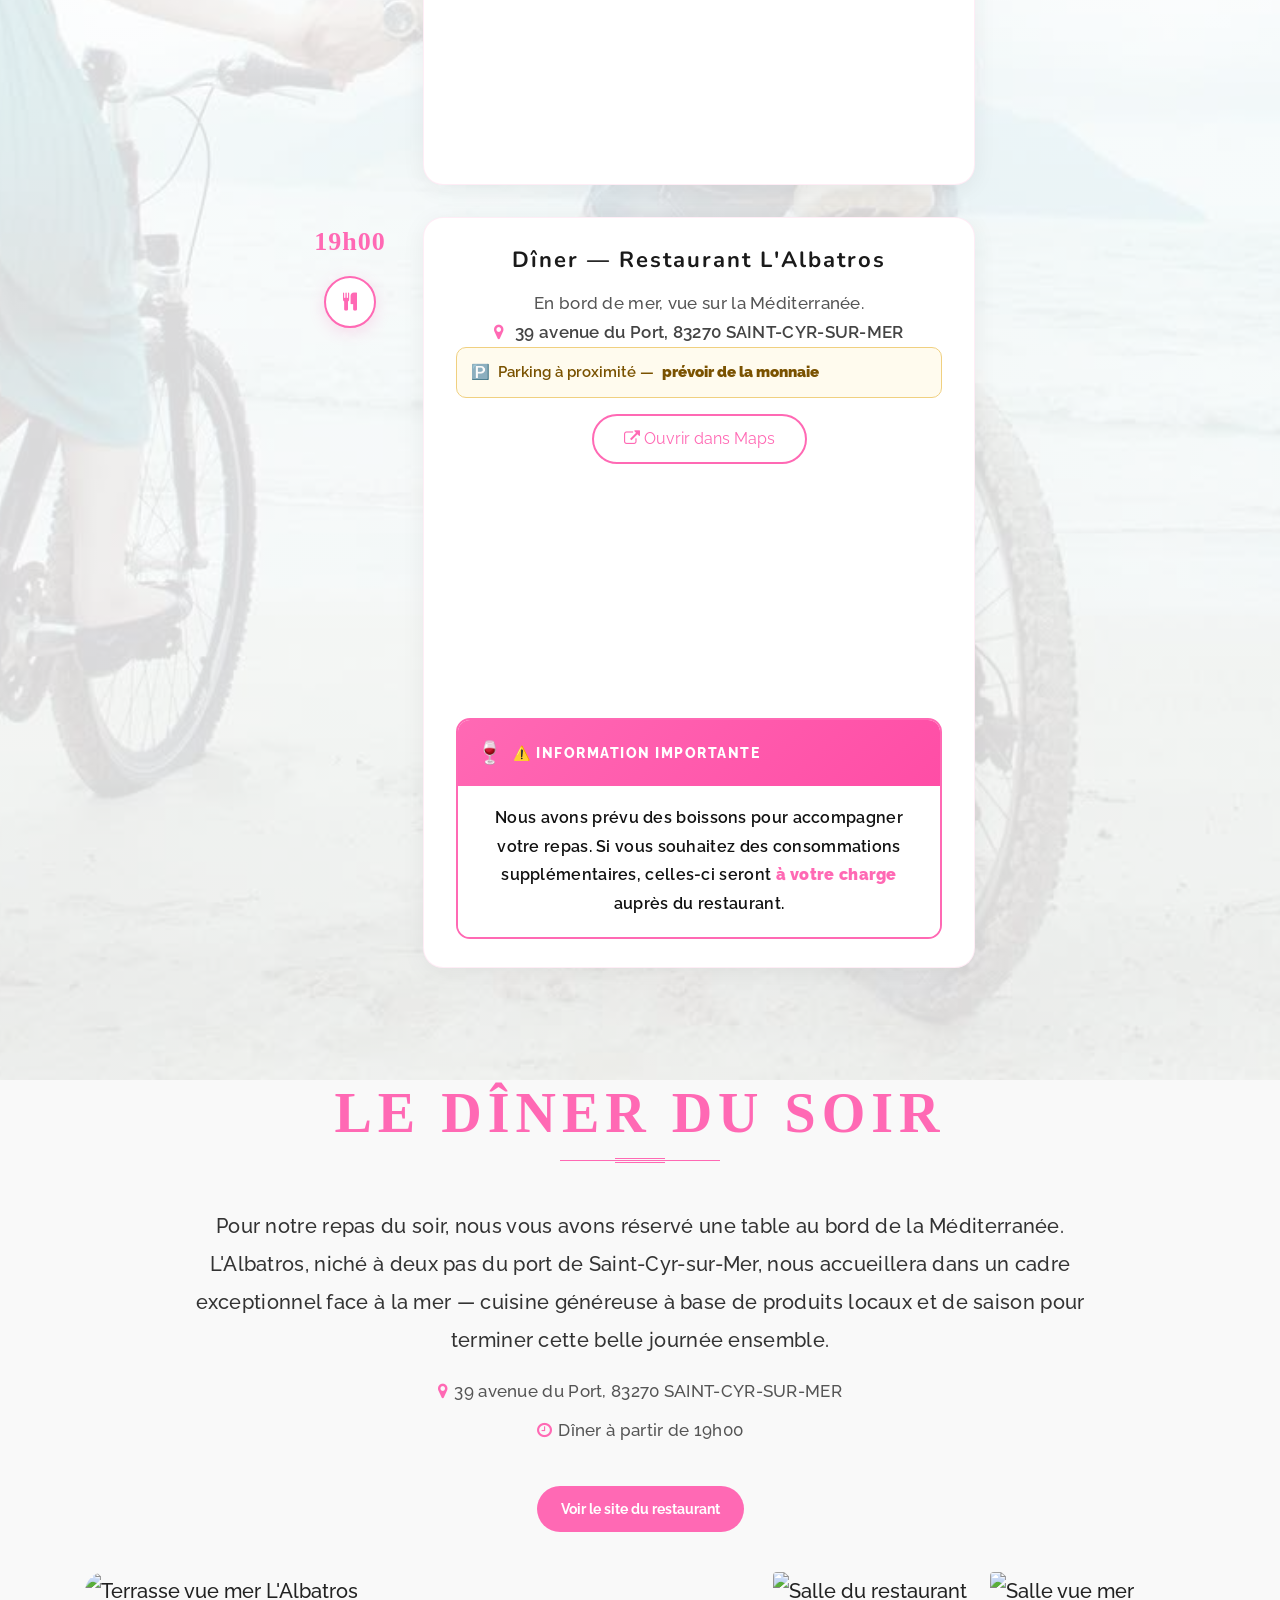
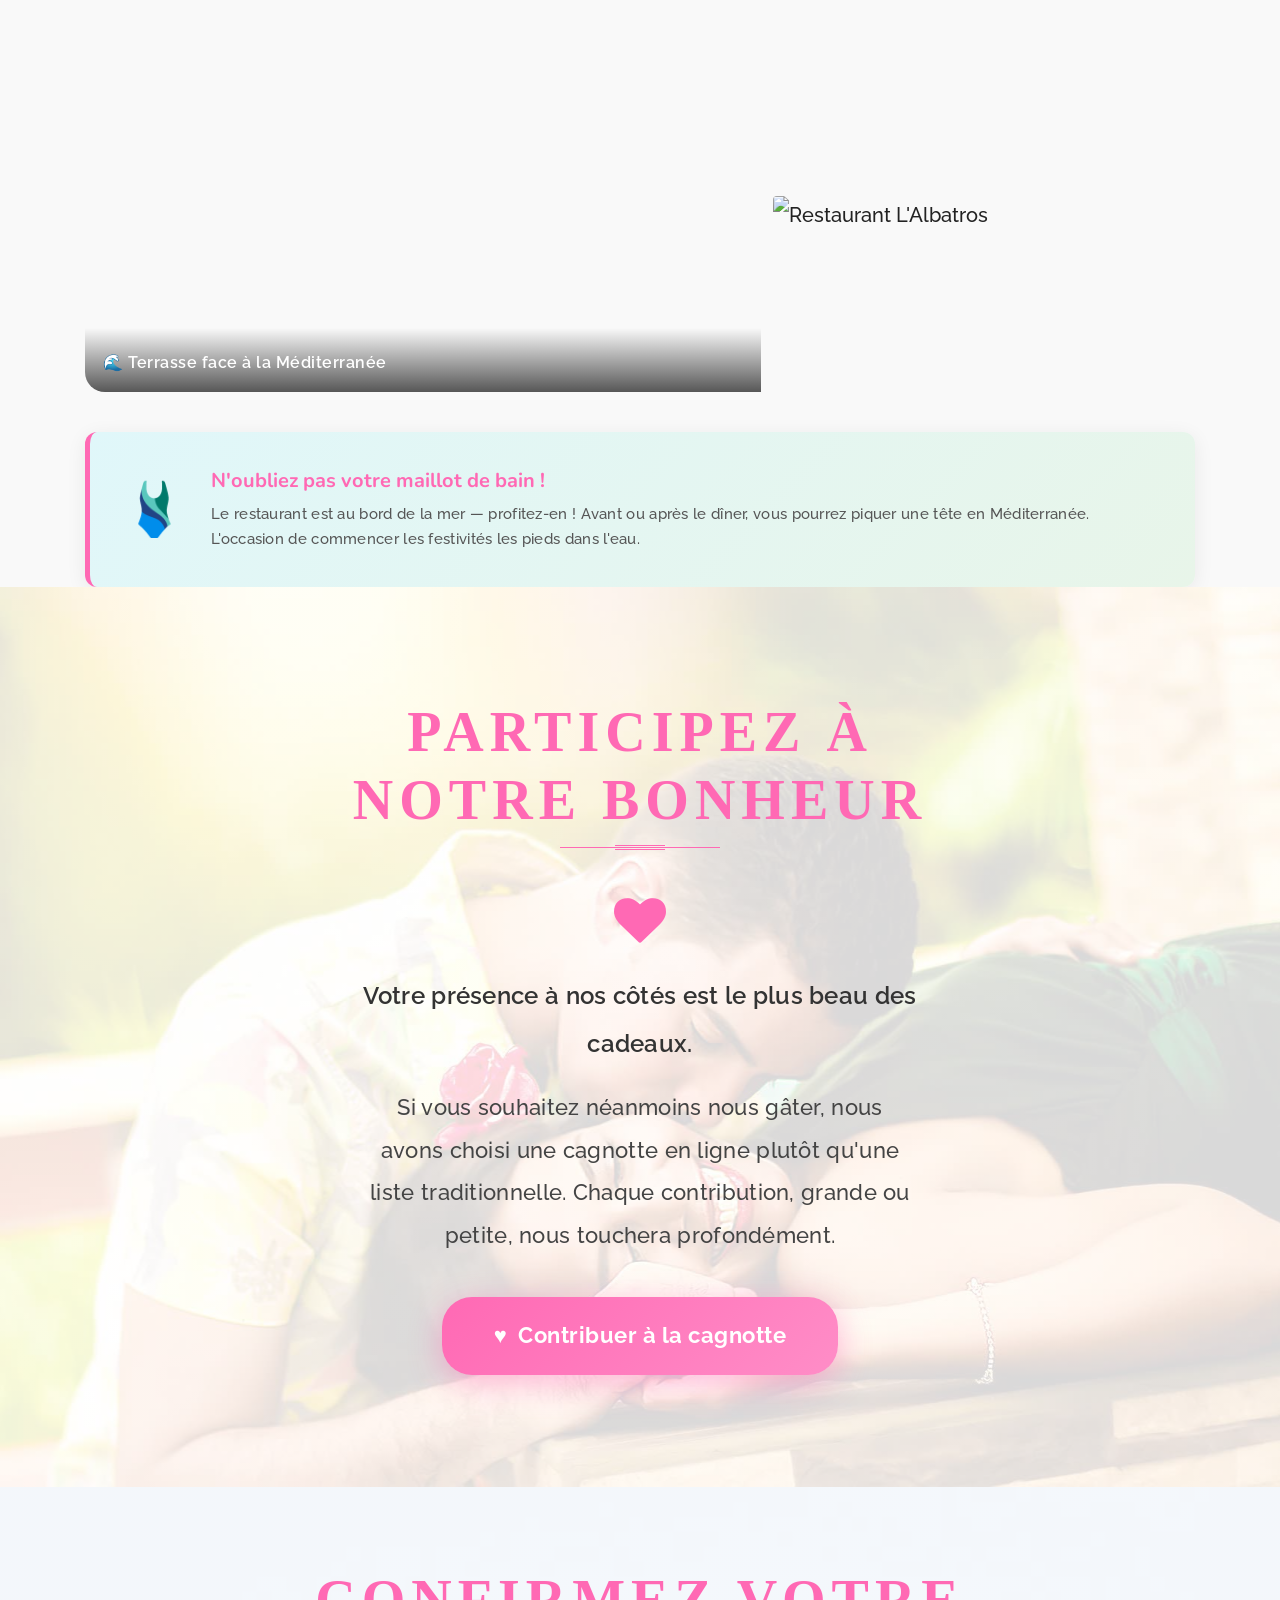
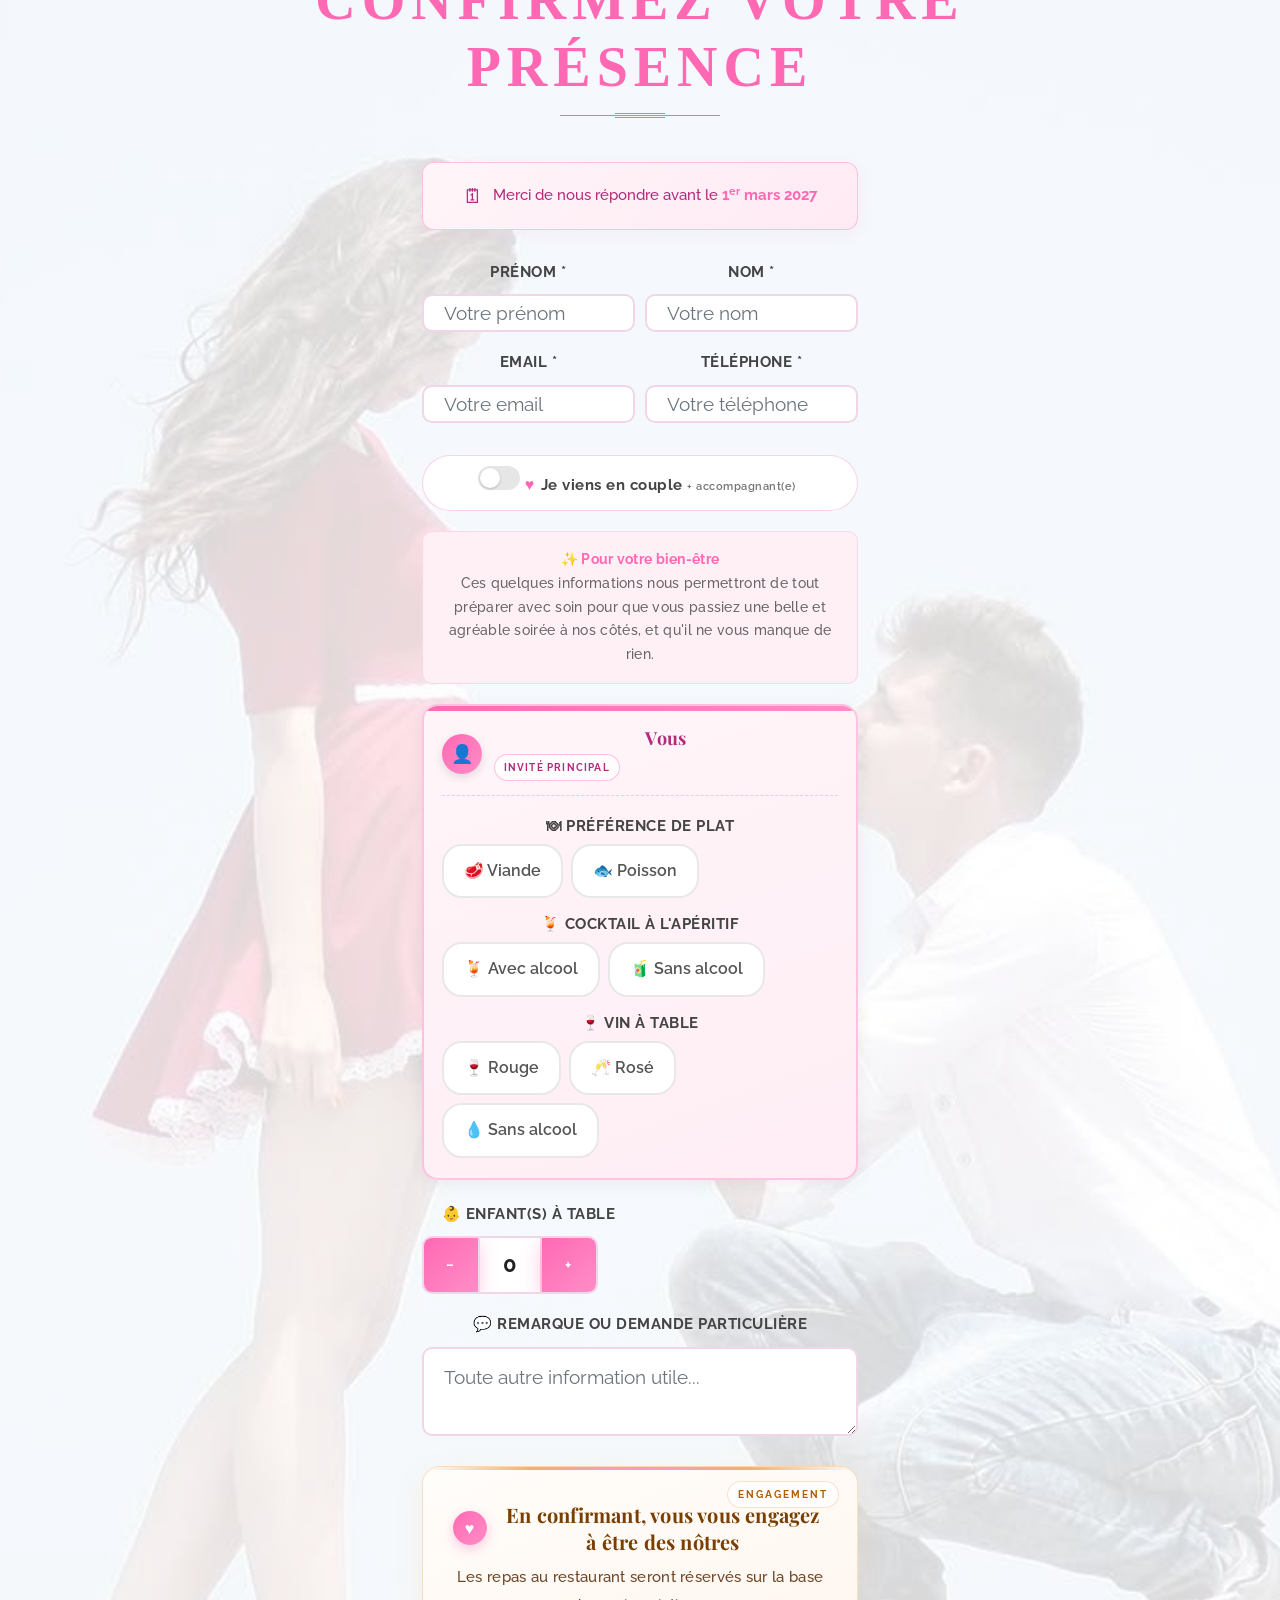
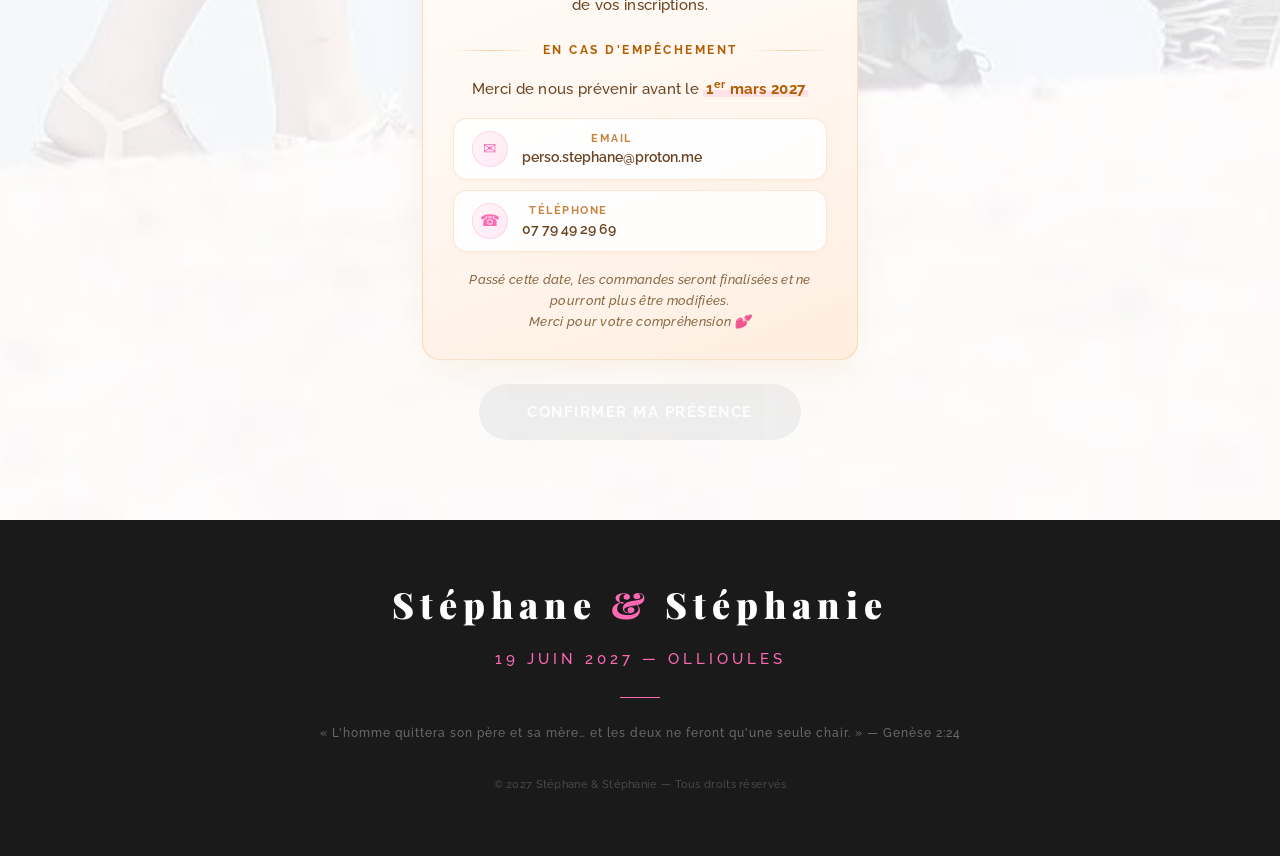
==== commit 1a62daeb: "wip" ====
--- a/index.html
+++ b/index.html
@@ -620,6 +620,10 @@
                         </header>
                         <div class="row justify-content-center">
                             <div class="col-md-8">
+                                <div class="rsvp-deadline">
+                                    <span class="rsvp-deadline-icon">🗓</span>
+                                    <span>Merci de nous répondre avant le <strong>1<sup>er</sup> mars 2027</strong></span>
+                                </div>
                                 <form action="https://formspree.io/f/mojzkrbp" method="POST" id="rsvp-form">
                                     <div class="form-row">
                                         <div class="form-group col-md-6">
@@ -668,7 +672,11 @@
 
                                         <!-- Carte : Vous -->
                                         <div class="rsvp-person-card rsvp-card-vous">
-                                            <div class="rsvp-person-header rsvp-header-vous">👤 Vous</div>
+                                            <div class="rsvp-person-header rsvp-header-vous">
+                                                <span class="rsvp-person-avatar">👤</span>
+                                                <span class="rsvp-person-title">Vous</span>
+                                                <span class="rsvp-person-tag">Invité principal</span>
+                                            </div>
 
                                             <div class="form-group">
                                                 <label class="rsvp-pref-label">🍽 Préférence de plat</label>
@@ -701,7 +709,11 @@
 
                                         <!-- Carte : Accompagnant (masquée par défaut) -->
                                         <div class="rsvp-person-card rsvp-card-conjoint" id="couple-fields" style="display:none;">
-                                            <div class="rsvp-person-header rsvp-header-conjoint">♥ Votre accompagnant(e)</div>
+                                            <div class="rsvp-person-header rsvp-header-conjoint">
+                                                <span class="rsvp-person-avatar">♥</span>
+                                                <span class="rsvp-person-title">Votre accompagnant(e)</span>
+                                                <span class="rsvp-person-tag">En couple</span>
+                                            </div>
 
                                             <div class="form-group" style="margin-bottom:14px;">
                                                 <input type="text" name="conjoint_prenom" class="form-control" placeholder="Prénom de votre accompagnant(e)" />
@@ -771,6 +783,38 @@
                                         <textarea name="demande" class="form-control" rows="2" placeholder="Toute autre information utile..."></textarea>
                                     </div>
 
+
+                                    <div class="rsvp-engagement">
+                                        <div class="rsvp-engagement-badge">Engagement</div>
+                                        <div class="rsvp-engagement-title">
+                                            <span class="rsvp-engagement-heart">♥</span>
+                                            En confirmant, vous vous engagez à être des nôtres
+                                        </div>
+                                        <p class="rsvp-engagement-lead">Les repas au restaurant seront réservés sur la base de vos inscriptions.</p>
+
+                                        <div class="rsvp-engagement-divider"><span>En cas d'empêchement</span></div>
+
+                                        <p class="rsvp-engagement-sub">Merci de nous prévenir avant le <strong>1<sup>er</sup> mars 2027</strong></p>
+
+                                        <div class="rsvp-engagement-contacts">
+                                            <a href="mailto:perso.stephane@proton.me" class="rsvp-contact-chip">
+                                                <span class="rsvp-contact-ico">✉</span>
+                                                <span class="rsvp-contact-txt">
+                                                    <span class="rsvp-contact-label">Email</span>
+                                                    <span class="rsvp-contact-val">perso.stephane@proton.me</span>
+                                                </span>
+                                            </a>
+                                            <a href="tel:+33779492969" class="rsvp-contact-chip">
+                                                <span class="rsvp-contact-ico">☎</span>
+                                                <span class="rsvp-contact-txt">
+                                                    <span class="rsvp-contact-label">Téléphone</span>
+                                                    <span class="rsvp-contact-val">07 79 49 29 69</span>
+                                                </span>
+                                            </a>
+                                        </div>
+
+                                        <p class="rsvp-engagement-note">Passé cette date, les commandes seront finalisées et ne pourront plus être modifiées.<br>Merci pour votre compréhension&nbsp;💕</p>
+                                    </div>
 
                                     <div style="text-align:center;">
                                         <button type="submit" id="rsvp-btn">Confirmer ma présence</button>
--- a/css/style.css
+++ b/css/style.css
@@ -2247,6 +2247,252 @@
 }
 
 /* Toggle couple */
+.rsvp-engagement {
+    position: relative;
+    background: linear-gradient(160deg, #fffdfa 0%, #fff6ef 55%, #ffeee0 100%);
+    border: 1px solid rgba(230, 145, 55, 0.25);
+    border-radius: 18px;
+    padding: 34px 30px 26px;
+    margin: 30px 0 24px;
+    color: #6b4423;
+    font-size: 14.5px;
+    line-height: 1.75;
+    box-shadow: 0 10px 30px rgba(230, 145, 55, 0.10), inset 0 1px 0 rgba(255, 255, 255, 0.8);
+    overflow: hidden;
+}
+
+.rsvp-engagement::before {
+    content: '';
+    position: absolute;
+    top: 0;
+    left: 0;
+    right: 0;
+    height: 3px;
+    background: linear-gradient(90deg, transparent, #e69137, #FF69B4, #e69137, transparent);
+    opacity: 0.7;
+}
+
+.rsvp-engagement-badge {
+    position: absolute;
+    top: 14px;
+    right: 18px;
+    font-size: 10px;
+    font-weight: 700;
+    letter-spacing: 2px;
+    text-transform: uppercase;
+    color: #b35c00;
+    background: rgba(255, 255, 255, 0.7);
+    padding: 4px 10px;
+    border-radius: 20px;
+    border: 1px solid rgba(230, 145, 55, 0.25);
+}
+
+.rsvp-engagement-title {
+    display: flex;
+    align-items: center;
+    justify-content: center;
+    gap: 12px;
+    font-family: 'Playfair Display', serif;
+    font-weight: 700;
+    font-size: 20px;
+    color: #7a3f00;
+    margin-bottom: 8px;
+    text-align: center;
+    line-height: 1.35;
+    letter-spacing: 0.2px;
+}
+
+.rsvp-engagement-heart {
+    display: inline-flex;
+    align-items: center;
+    justify-content: center;
+    width: 34px;
+    height: 34px;
+    border-radius: 50%;
+    background: linear-gradient(135deg, #FF69B4, #ff8dc7);
+    color: #fff;
+    font-size: 16px;
+    flex-shrink: 0;
+    box-shadow: 0 4px 12px rgba(255, 105, 180, 0.35);
+}
+
+.rsvp-engagement-lead {
+    text-align: center;
+    font-size: 15px;
+    color: #6b4423;
+    margin: 0 0 4px !important;
+}
+
+.rsvp-engagement-divider {
+    display: flex;
+    align-items: center;
+    gap: 14px;
+    margin: 20px 0 14px;
+    color: #b35c00;
+    font-size: 12px;
+    font-weight: 700;
+    letter-spacing: 2.5px;
+    text-transform: uppercase;
+}
+
+.rsvp-engagement-divider::before,
+.rsvp-engagement-divider::after {
+    content: '';
+    flex: 1;
+    height: 1px;
+    background: linear-gradient(90deg, transparent, rgba(230, 145, 55, 0.4), transparent);
+}
+
+.rsvp-engagement-sub {
+    text-align: center;
+    font-size: 14.5px;
+    margin: 0 0 16px !important;
+    color: #6b4423;
+}
+
+.rsvp-engagement strong {
+    color: #b35c00;
+    font-weight: 700;
+    white-space: nowrap;
+    background: linear-gradient(180deg, transparent 60%, rgba(255, 105, 180, 0.15) 60%);
+    padding: 0 3px;
+}
+
+.rsvp-engagement-contacts {
+    display: grid;
+    grid-template-columns: 1fr;
+    gap: 10px;
+    margin: 4px 0 18px;
+    max-width: 420px;
+    margin-left: auto;
+    margin-right: auto;
+}
+
+.rsvp-contact-chip {
+    display: flex;
+    align-items: center;
+    gap: 14px;
+    padding: 12px 18px;
+    background: rgba(255, 255, 255, 0.9);
+    border: 1px solid rgba(230, 145, 55, 0.22);
+    border-radius: 14px;
+    text-decoration: none !important;
+    color: #6b4423;
+    transition: transform 0.2s ease, box-shadow 0.2s ease, border-color 0.2s ease, background 0.2s ease;
+    box-shadow: 0 2px 6px rgba(230, 145, 55, 0.05);
+    min-width: 0;
+}
+
+.rsvp-contact-chip:hover,
+.rsvp-contact-chip:focus {
+    transform: translateY(-2px);
+    background: #fff;
+    border-color: rgba(255, 105, 180, 0.5);
+    box-shadow: 0 8px 20px rgba(255, 105, 180, 0.18);
+    color: #b32b7a;
+    text-decoration: none !important;
+}
+
+.rsvp-contact-ico {
+    display: inline-flex;
+    align-items: center;
+    justify-content: center;
+    width: 36px;
+    height: 36px;
+    border-radius: 50%;
+    background: linear-gradient(135deg, #fff5f9, #ffeaf3);
+    color: #FF69B4;
+    font-size: 16px;
+    flex-shrink: 0;
+    border: 1px solid rgba(255, 105, 180, 0.2);
+}
+
+.rsvp-contact-txt {
+    display: flex;
+    flex-direction: column;
+    min-width: 0;
+    line-height: 1.3;
+}
+
+.rsvp-contact-label {
+    font-size: 11px;
+    font-weight: 700;
+    letter-spacing: 1.5px;
+    text-transform: uppercase;
+    color: #b35c00;
+    opacity: 0.75;
+    margin-bottom: 2px;
+}
+
+.rsvp-contact-val {
+    font-size: 14px;
+    font-weight: 600;
+    color: #6b4423;
+    overflow: hidden;
+    text-overflow: ellipsis;
+    white-space: nowrap;
+}
+
+.rsvp-contact-chip:hover .rsvp-contact-val {
+    color: #b32b7a;
+}
+
+.rsvp-engagement-note {
+    text-align: center;
+    font-size: 13px;
+    font-style: italic;
+    color: #8a6942;
+    margin: 6px 0 0 !important;
+    line-height: 1.6;
+}
+
+@media (max-width: 600px) {
+    .rsvp-engagement {
+        padding: 30px 20px 22px;
+    }
+    .rsvp-engagement-title {
+        font-size: 17px;
+        flex-direction: column;
+        gap: 10px;
+    }
+    .rsvp-engagement-badge {
+        top: 12px;
+        right: 12px;
+        font-size: 9px;
+        padding: 3px 8px;
+    }
+    .rsvp-contact-val {
+        font-size: 13px;
+    }
+}
+
+.rsvp-deadline {
+    display: flex;
+    align-items: center;
+    justify-content: center;
+    gap: 10px;
+    background: linear-gradient(135deg, #fff5f9, #ffeaf3);
+    border: 1px solid rgba(255, 105, 180, 0.35);
+    border-radius: 12px;
+    padding: 14px 20px;
+    margin-bottom: 28px;
+    color: #b32b7a;
+    font-size: 15px;
+    text-align: center;
+    box-shadow: 0 4px 14px rgba(255, 105, 180, 0.08);
+}
+
+.rsvp-deadline strong {
+    color: #FF69B4;
+    font-weight: 700;
+    white-space: nowrap;
+}
+
+.rsvp-deadline-icon {
+    font-size: 20px;
+    flex-shrink: 0;
+}
+
 .rsvp-couple-toggle {
     margin: 16px 0 20px;
 }
@@ -2338,65 +2584,173 @@
 /* Grille préférences deux cartes */
 .rsvp-prefs-grid {
     display: grid;
-    grid-template-columns: 1fr;
+    grid-template-columns: minmax(0, 1fr);
     gap: 16px;
     margin-bottom: 20px;
 }
 
 .rsvp-prefs-grid--couple {
-    grid-template-columns: 1fr 1fr;
+    grid-template-columns: minmax(0, 1fr) minmax(0, 1fr);
 }
 
 .rsvp-person-card {
-    border-radius: 14px;
-    padding: 22px;
+    position: relative;
+    border-radius: 16px;
+    padding: 22px 18px 20px;
     border: 2px solid transparent;
-    box-shadow: 0 2px 12px rgba(0,0,0,0.06);
+    box-shadow: 0 4px 18px rgba(0,0,0,0.06);
+    overflow: hidden;
+    min-width: 0;
+}
+
+.rsvp-person-card::before {
+    content: '';
+    position: absolute;
+    top: 0;
+    left: 0;
+    right: 0;
+    height: 5px;
 }
 
 .rsvp-card-vous {
-    background: linear-gradient(135deg, #fff5f9, #fff0f5);
-    border-color: rgba(255,105,180,0.3);
+    background: linear-gradient(160deg, #fff5f9 0%, #ffeef5 100%);
+    border-color: rgba(255, 105, 180, 0.35);
+}
+
+.rsvp-card-vous::before {
+    background: linear-gradient(90deg, #FF69B4, #ff8dc7);
 }
 
 .rsvp-card-conjoint {
-    background: linear-gradient(135deg, #fdf0f7, #fce8f3);
-    border-color: #FF69B4;
+    background: linear-gradient(160deg, #f7f0fb 0%, #efe4f7 100%);
+    border-color: rgba(168, 108, 200, 0.45);
+}
+
+.rsvp-card-conjoint::before {
+    background: linear-gradient(90deg, #a86cc8, #c9a5d8);
 }
 
 .rsvp-person-header {
-    font-size: 11px;
-    font-weight: 800;
+    display: grid;
+    grid-template-columns: auto minmax(0, 1fr);
+    grid-template-rows: auto auto;
+    column-gap: 12px;
+    row-gap: 4px;
+    align-items: center;
+    margin-bottom: 20px;
+    padding-bottom: 14px;
+    border-bottom: 1px dashed;
+}
+
+.rsvp-person-avatar {
+    grid-row: 1 / 3;
+    display: inline-flex;
+    align-items: center;
+    justify-content: center;
+    width: 40px;
+    height: 40px;
+    border-radius: 50%;
+    font-size: 18px;
+    color: #fff;
+    flex-shrink: 0;
+    box-shadow: 0 3px 10px rgba(0, 0, 0, 0.12);
+}
+
+.rsvp-person-title {
+    grid-column: 2;
+    grid-row: 1;
+    font-family: 'Playfair Display', serif;
+    font-size: 18px;
+    font-weight: 700;
+    letter-spacing: 0.3px;
+    text-transform: none;
+    line-height: 1.2;
+    min-width: 0;
+    word-break: break-word;
+}
+
+.rsvp-person-tag {
+    grid-column: 2;
+    grid-row: 2;
+    justify-self: start;
+    font-size: 10px;
+    font-weight: 700;
+    letter-spacing: 1.2px;
     text-transform: uppercase;
-    letter-spacing: 2px;
-    margin-bottom: 18px;
-    padding-bottom: 12px;
-    border-bottom: 2px solid;
-    display: flex;
-    align-items: center;
-    gap: 8px;
+    padding: 3px 9px;
+    border-radius: 20px;
+    background: rgba(255, 255, 255, 0.7);
+    border: 1px solid;
+    max-width: 100%;
+    overflow: hidden;
+    text-overflow: ellipsis;
     white-space: nowrap;
 }
 
 .rsvp-header-vous {
-    color: #c0497a;
-    border-color: rgba(255,105,180,0.3);
+    color: #b32b7a;
+    border-color: rgba(255, 105, 180, 0.35);
+}
+
+.rsvp-header-vous .rsvp-person-avatar {
+    background: linear-gradient(135deg, #FF69B4, #ff8dc7);
+}
+
+.rsvp-header-vous .rsvp-person-tag {
+    color: #b32b7a;
+    border-color: rgba(255, 105, 180, 0.4);
 }
 
 .rsvp-header-conjoint {
-    color: #FF69B4;
-    border-color: #FF69B4;
+    color: #7a3f9a;
+    border-color: rgba(168, 108, 200, 0.4);
+}
+
+.rsvp-header-conjoint .rsvp-person-avatar {
+    background: linear-gradient(135deg, #a86cc8, #c9a5d8);
+}
+
+.rsvp-header-conjoint .rsvp-person-tag {
+    color: #7a3f9a;
+    border-color: rgba(168, 108, 200, 0.45);
+}
+
+.rsvp-card-conjoint .rsvp-pill input[type="radio"]:checked + label {
+    background: #a86cc8;
+    border-color: #a86cc8;
+    box-shadow: 0 3px 10px rgba(168, 108, 200, 0.35);
+}
+
+.rsvp-card-conjoint .rsvp-pill label:hover {
+    border-color: #a86cc8;
+    color: #a86cc8;
+    background: #f7f0fb;
+}
+
+.rsvp-card-conjoint .form-control:focus {
+    border-color: #a86cc8 !important;
+    box-shadow: 0 0 0 3px rgba(168, 108, 200, 0.15) !important;
+}
+
+@media (max-width: 480px) {
+    .rsvp-person-title {
+        font-size: 17px;
+    }
+    .rsvp-person-tag {
+        font-size: 9px;
+        padding: 3px 7px;
+    }
 }
 
 .rsvp-pref-label {
     font-weight: 700;
-    font-size: 14px;
+    font-size: 13px;
     letter-spacing: 0.5px;
     margin-bottom: 10px;
     display: block;
     color: #444;
     text-transform: uppercase;
-    white-space: nowrap;
+    line-height: 1.35;
 }
 
 /* Pills radio */
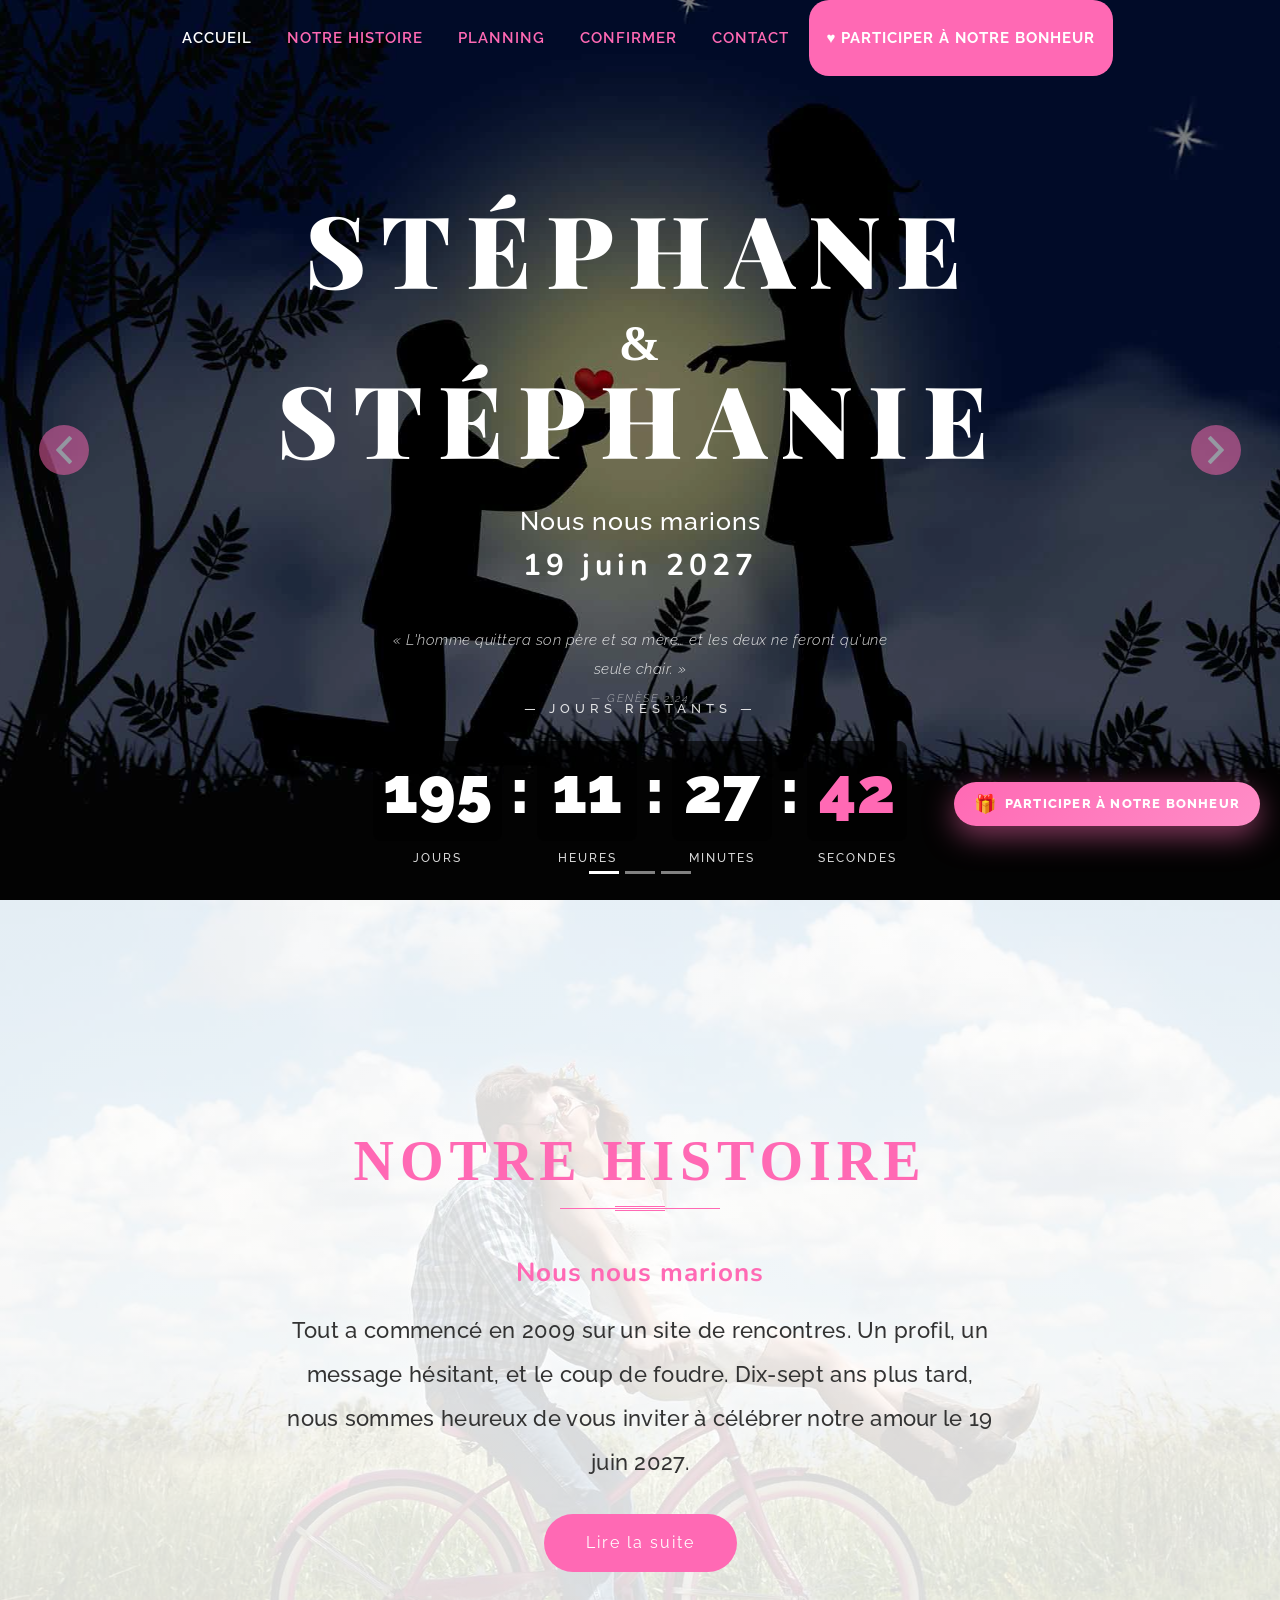
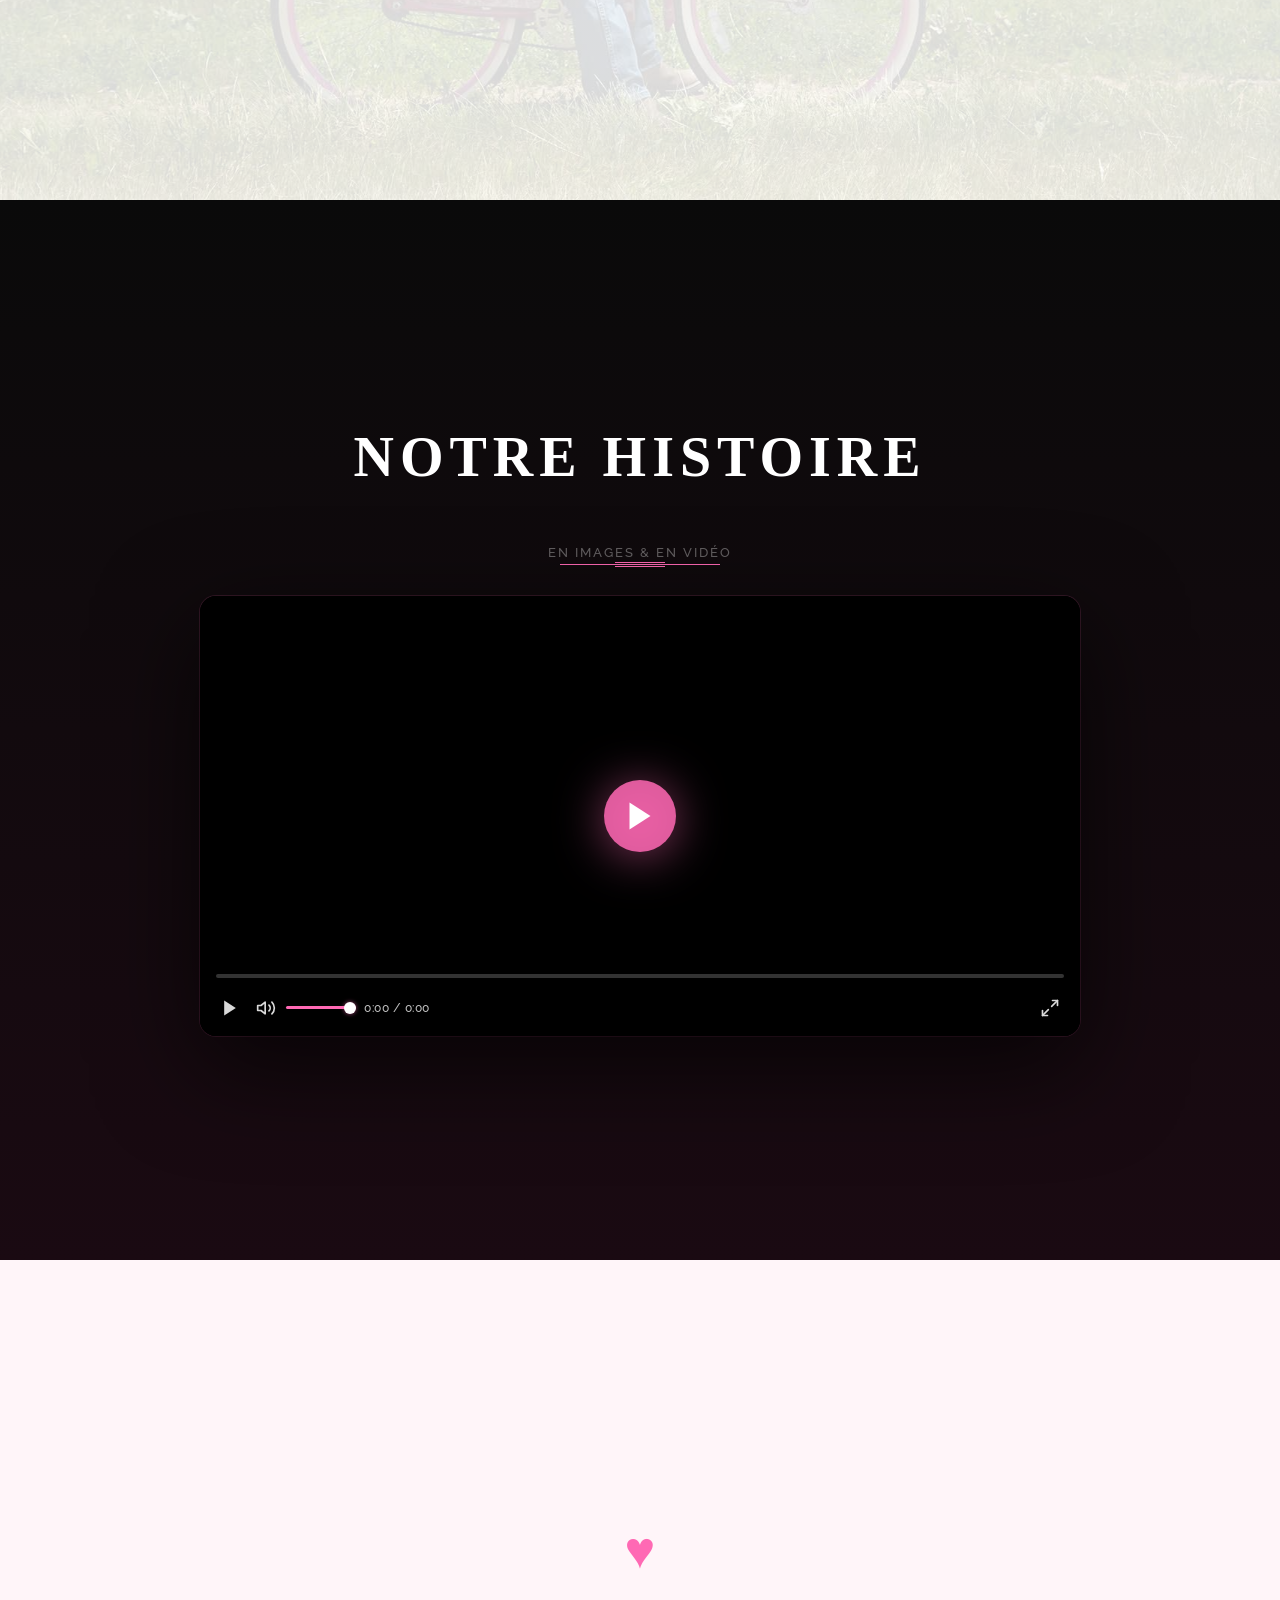
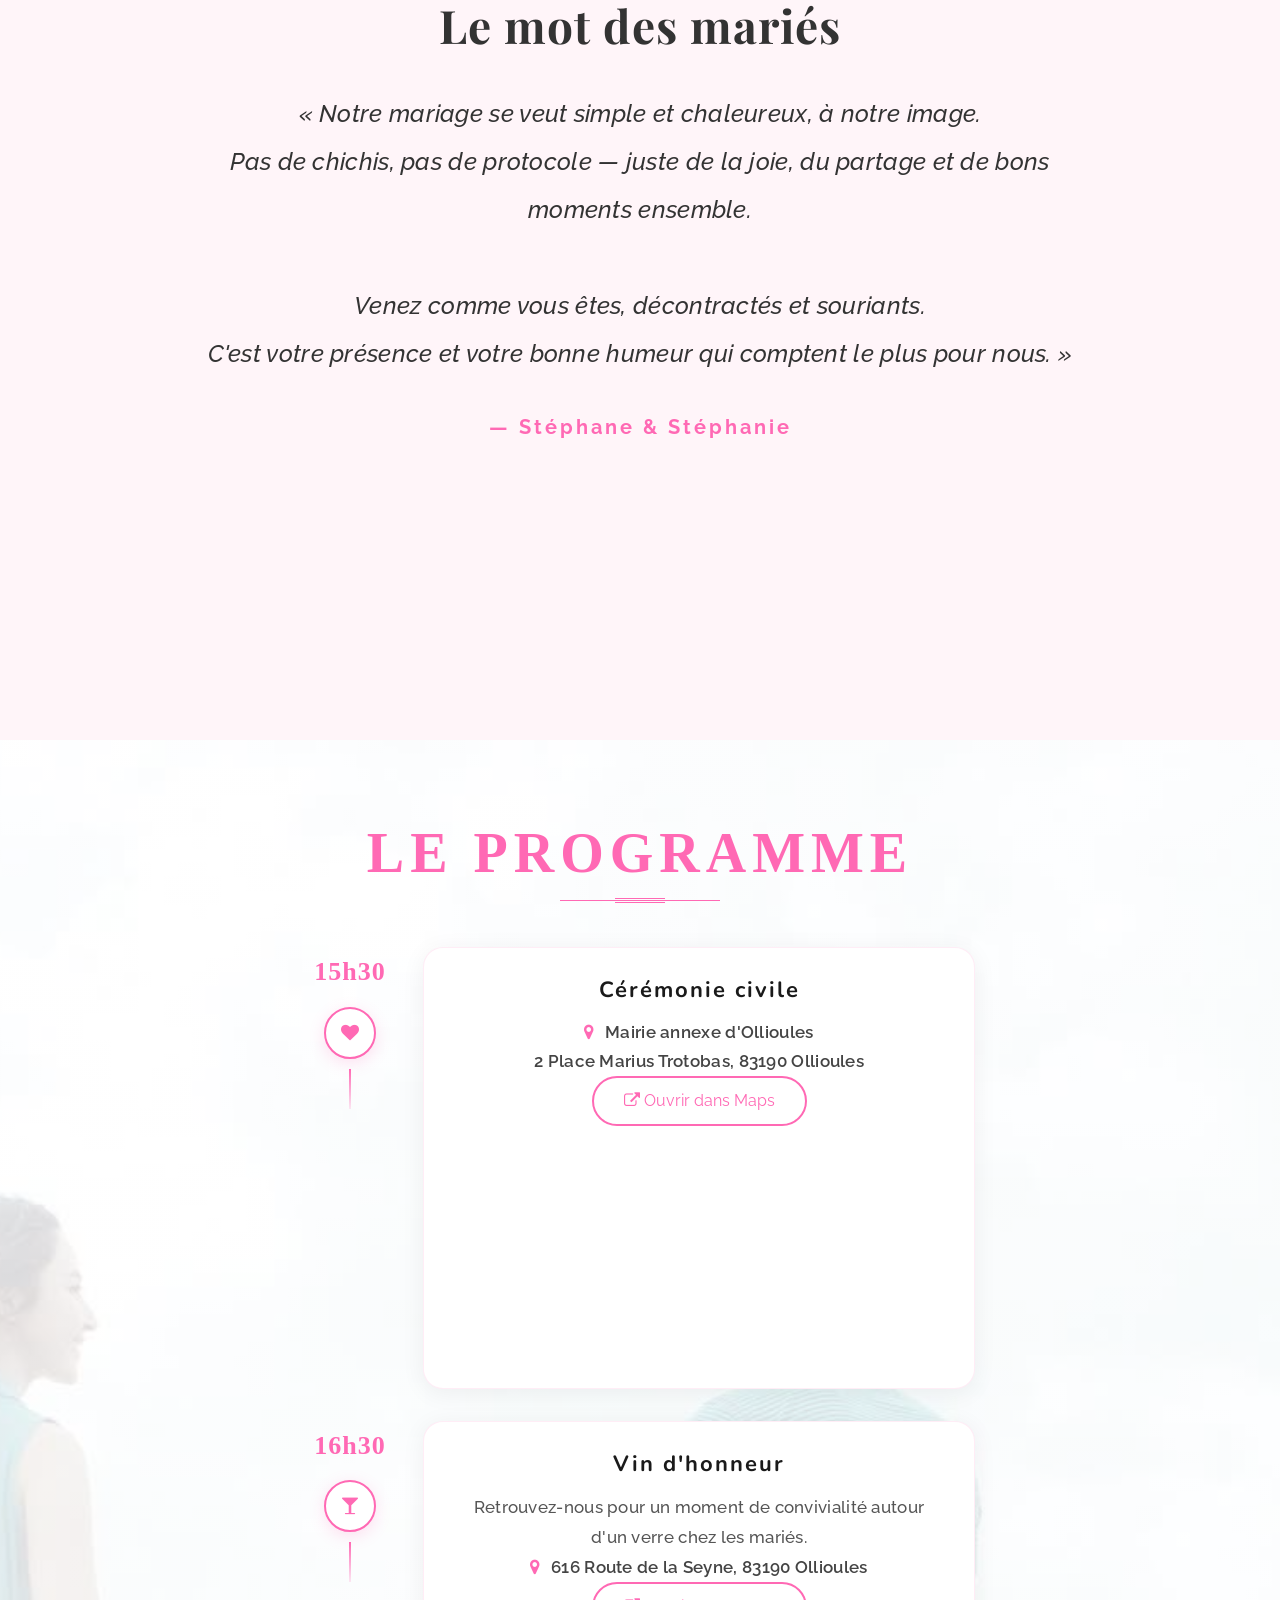
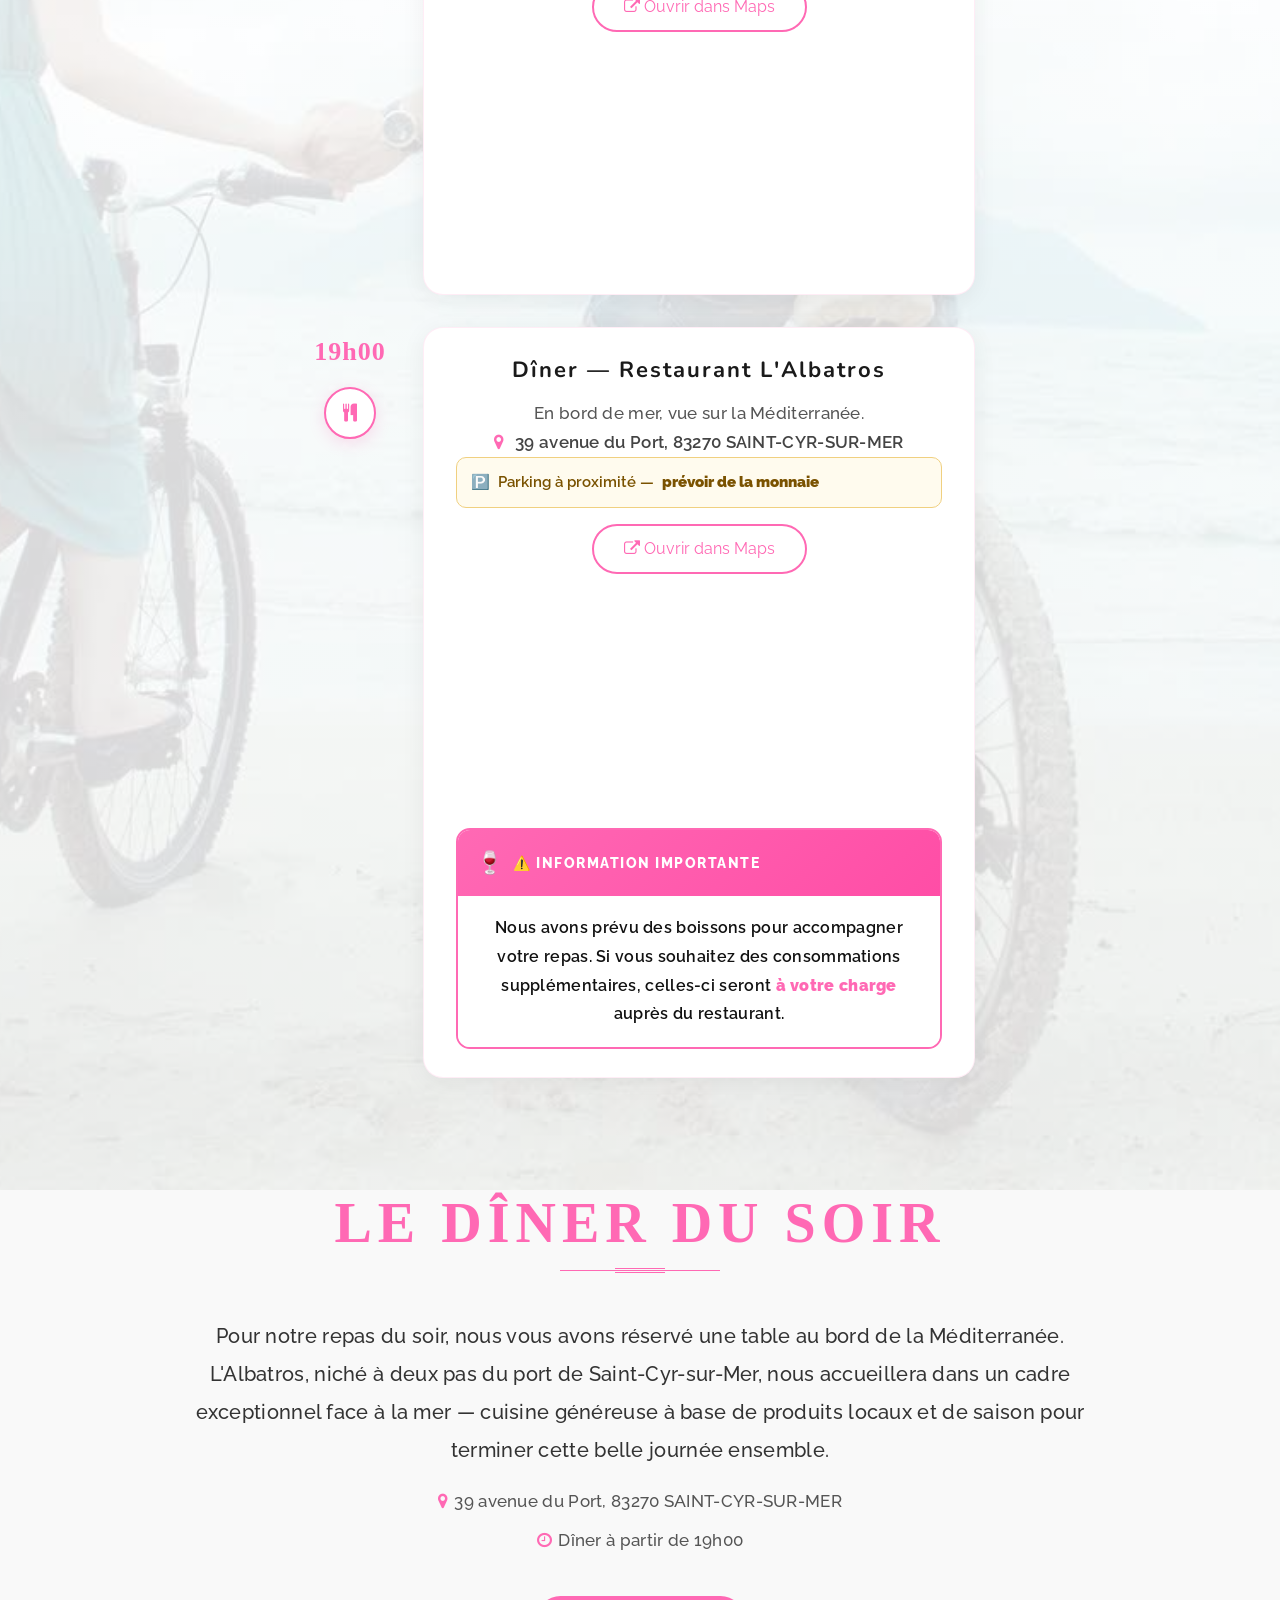
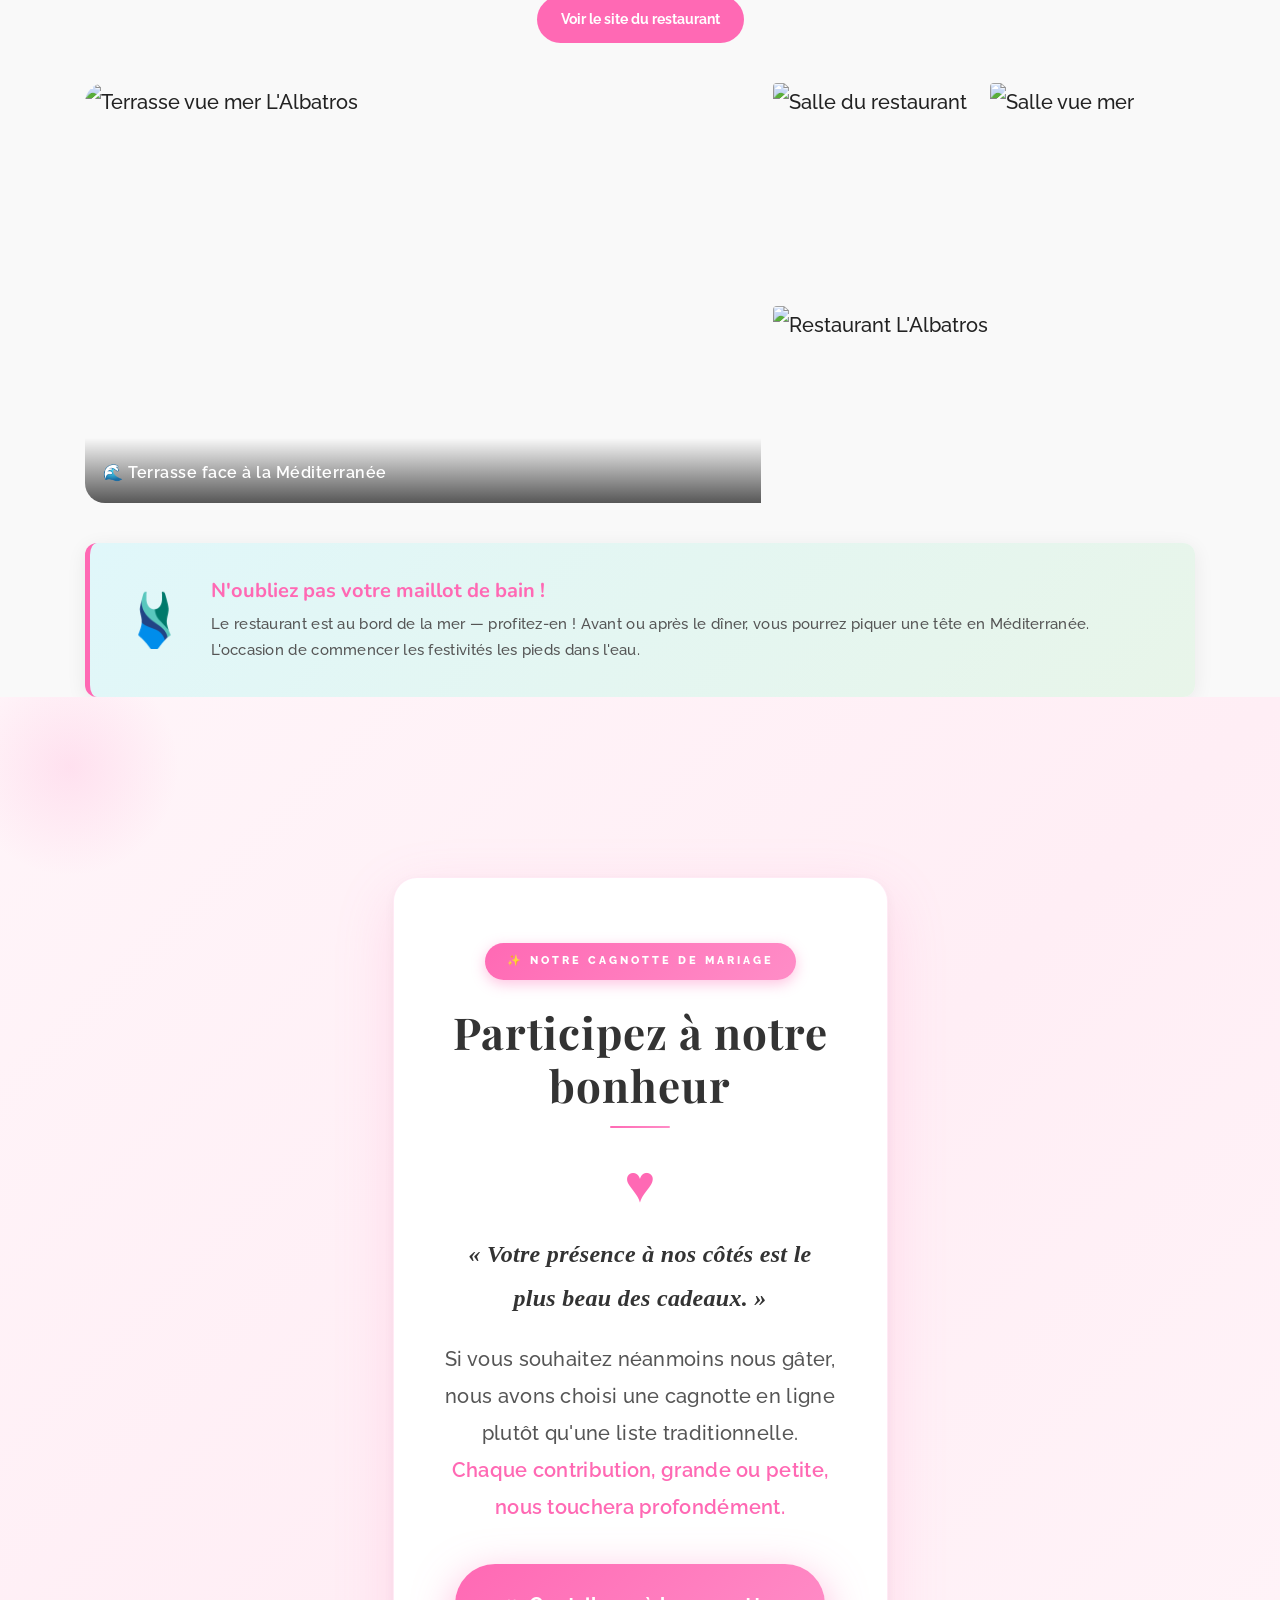
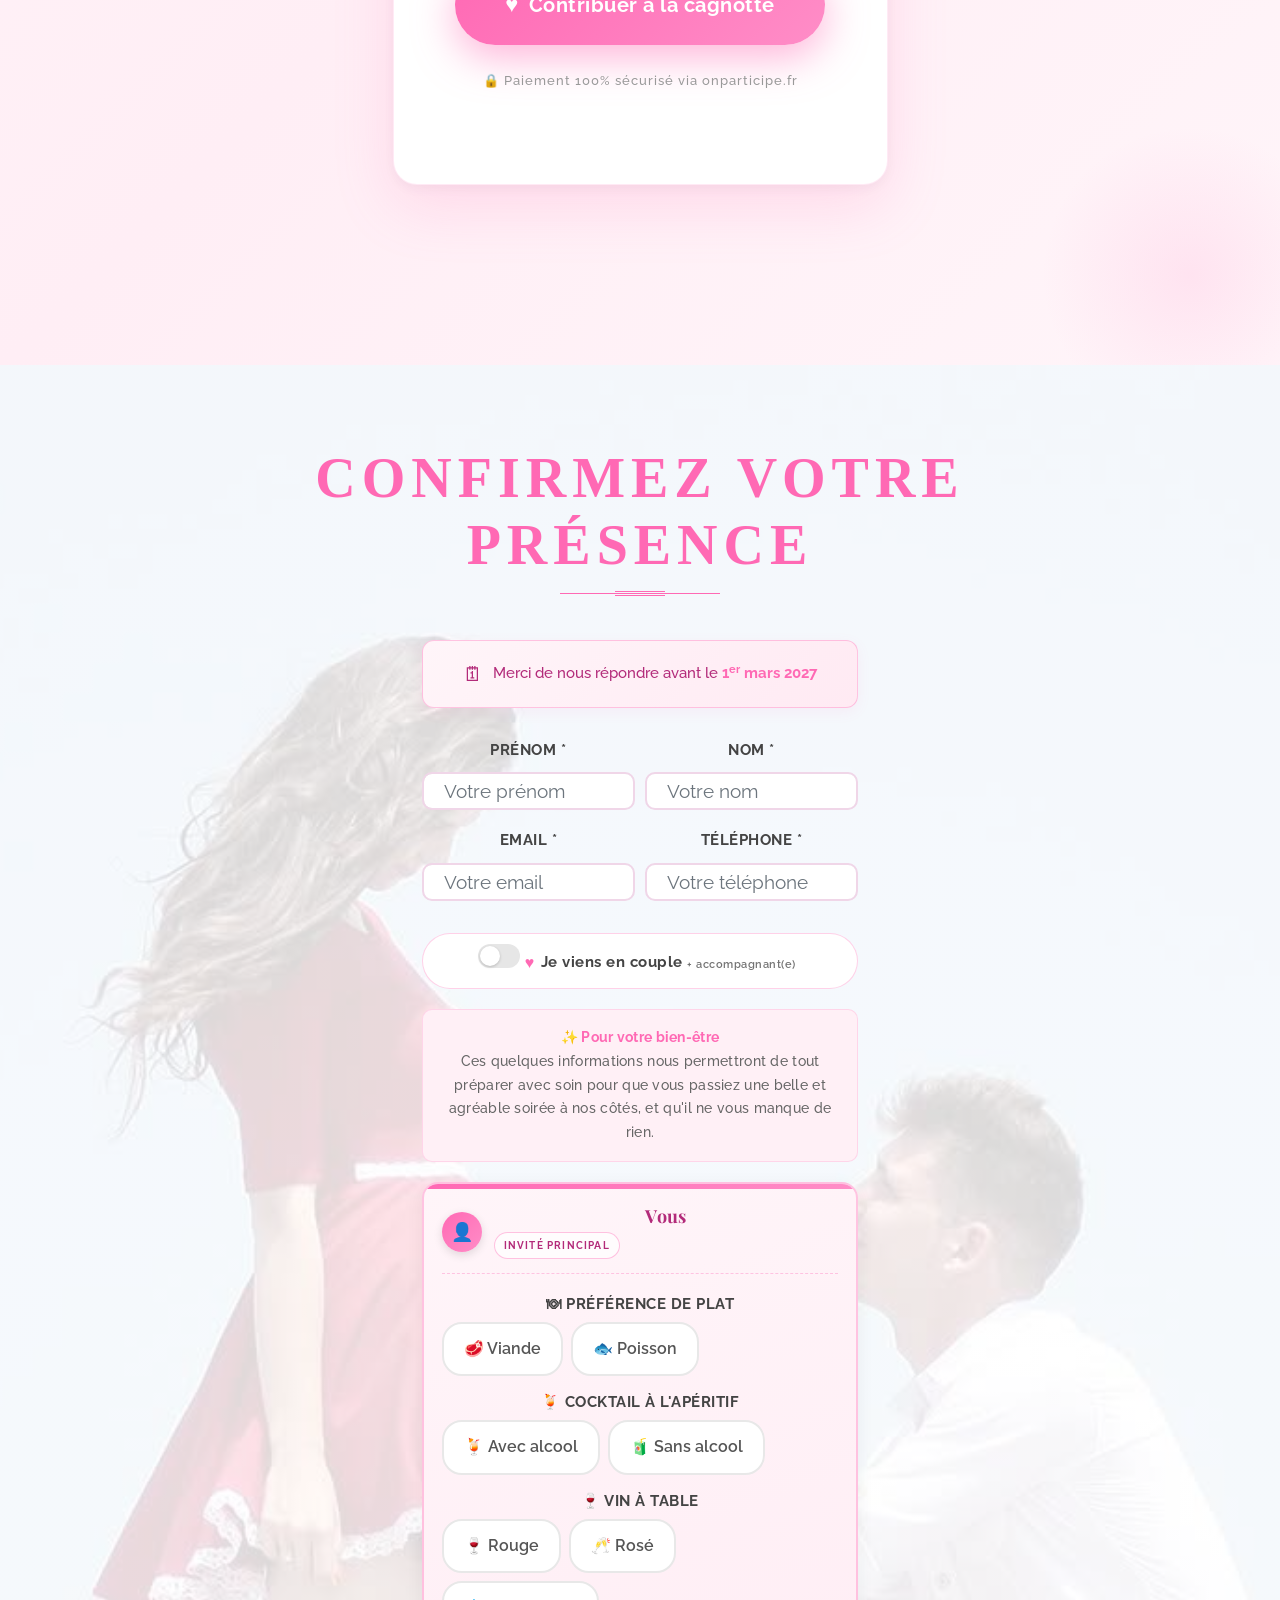
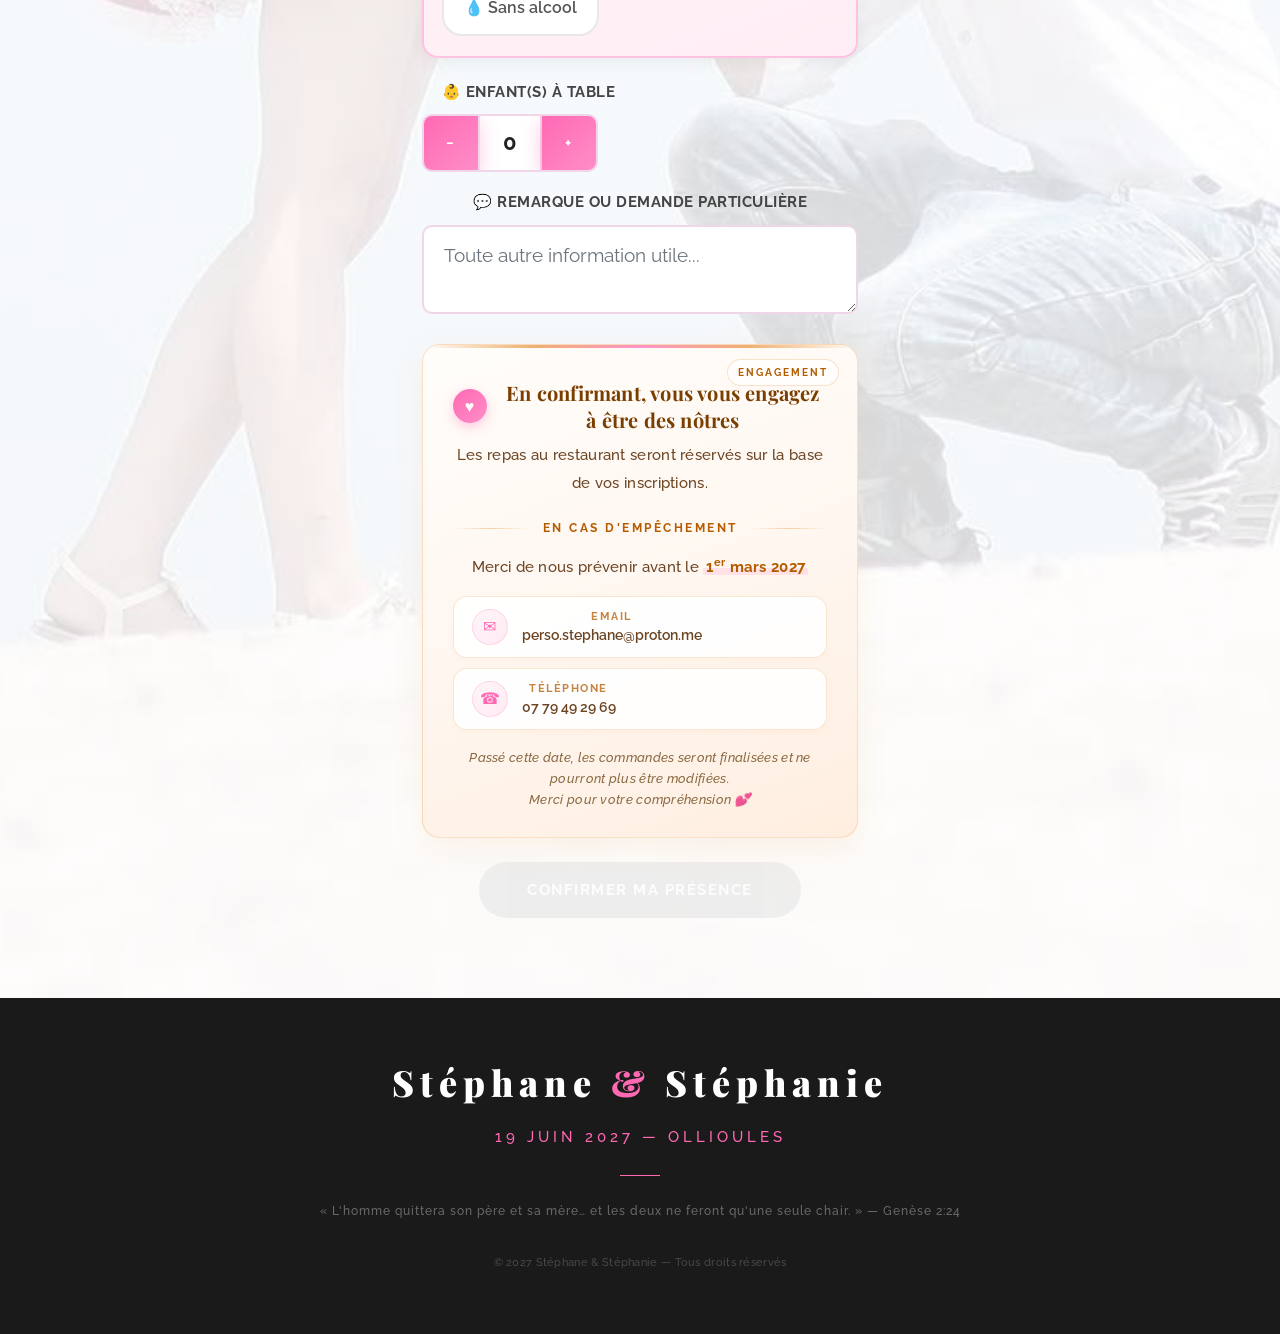
==== commit 6a2086dd: "wip" ====
--- a/index.html
+++ b/index.html
@@ -32,6 +32,38 @@
     </head>
 
     <body>
+        <!-- Barre de progression de scroll -->
+        <div id="scroll-progress" aria-hidden="true"></div>
+        <style>
+            #scroll-progress {
+                position:fixed;
+                top:0;
+                left:0;
+                height:3px;
+                width:0%;
+                background:linear-gradient(90deg,#FF69B4 0%,#ff8dc7 50%,#FF69B4 100%);
+                box-shadow:0 0 10px rgba(255,105,180,0.6);
+                z-index:9999;
+                transition:width 0.1s ease-out;
+                pointer-events:none;
+            }
+        </style>
+        <script>
+        (function() {
+            var bar = document.getElementById('scroll-progress');
+            function update() {
+                var h = document.documentElement;
+                var scrolled = h.scrollTop || document.body.scrollTop;
+                var height = h.scrollHeight - h.clientHeight;
+                var pct = height > 0 ? (scrolled / height) * 100 : 0;
+                bar.style.width = pct + '%';
+            }
+            window.addEventListener('scroll', update, { passive: true });
+            window.addEventListener('resize', update);
+            update();
+        })();
+        </script>
+
         <div id="full-page">
             <!-- Header Section Start -->
             <section class="section section-1">
@@ -41,11 +73,10 @@
                         <ul>
                             <li class="active"><a href="index.html">Accueil</a></li>
                             <li><a href="story.html">Notre Histoire</a></li>
-                            <li><a href="#gallery">Galerie</a></li>
                             <li><a href="#party">Planning</a></li>
                             <li><a href="#rsvp">Confirmer</a></li>
                             <li><a href="contact.html">Contact</a></li>
-                            <li><a href="https://www.onparticipe.fr/c/oLcOzFub" target="_blank" style="background:#FF69B4;color:#fff!important;-webkit-text-fill-color:#fff;padding:8px 18px;border-radius:20px;font-weight:700;">♥ Cagnotte</a></li>
+                            <li><a href="#registry" style="background:#FF69B4;color:#fff!important;-webkit-text-fill-color:#fff;padding:8px 18px;border-radius:20px;font-weight:700;">♥ Participer à notre bonheur</a></li>
                         </ul>
                     </nav>
                 </header>
@@ -162,136 +193,6 @@
                 </div>
             </section>
             <!-- Story Section end -->
-
-                                    <!-- Gallery Section Start-->
-            <section class="section section-3">
-                <div id="gallery">
-                    <header class="section-header" style="padding-top:60px;">
-                        <h3>Galerie</h3>
-                        <p style="color:#aaa;font-size:14px;letter-spacing:2px;text-transform:uppercase;margin-top:-10px;">Quelques instants partagés</p>
-                    </header>
-                    <div class="gal-grid">
-                        <div class="gal-item gal-wide" onclick="openLb(0)">
-                            <img src="img/gallery/DSC_1347.JPEG" loading="lazy" alt="Stéphane &amp; Stéphanie">
-                            <div class="gal-overlay"><span class="gal-zoom">&#x2B;</span></div>
-                        </div>
-                        <div class="gal-item gal-tall" onclick="openLb(1)">
-                            <img src="img/gallery/DSC_1352.JPEG" loading="lazy" alt="Stéphane &amp; Stéphanie">
-                            <div class="gal-overlay"><span class="gal-zoom">&#x2B;</span></div>
-                        </div>
-                        <div class="gal-item" onclick="openLb(2)">
-                            <img src="img/gallery/DSC_1360.JPEG" loading="lazy" alt="Stéphane &amp; Stéphanie">
-                            <div class="gal-overlay"><span class="gal-zoom">&#x2B;</span></div>
-                        </div>
-                        <div class="gal-item gal-wide gal-tall" onclick="openLb(3)">
-                            <img src="img/gallery/DSC_1535.JPEG" loading="lazy" alt="Stéphane &amp; Stéphanie">
-                            <div class="gal-overlay"><span class="gal-zoom">&#x2B;</span></div>
-                        </div>
-                        <div class="gal-item gal-tall" onclick="openLb(4)">
-                            <img src="img/gallery/IMG_0100.JPEG" loading="lazy" alt="Stéphane &amp; Stéphanie">
-                            <div class="gal-overlay"><span class="gal-zoom">&#x2B;</span></div>
-                        </div>
-                        <div class="gal-item" onclick="openLb(5)">
-                            <img src="img/gallery/IMG_0382.JPEG" loading="lazy" alt="Stéphane &amp; Stéphanie">
-                            <div class="gal-overlay"><span class="gal-zoom">&#x2B;</span></div>
-                        </div>
-                        <div class="gal-item gal-wide" onclick="openLb(6)">
-                            <img src="img/gallery/IMG_0679.JPEG" loading="lazy" alt="Stéphane &amp; Stéphanie">
-                            <div class="gal-overlay"><span class="gal-zoom">&#x2B;</span></div>
-                        </div>
-                        <div class="gal-item gal-tall" onclick="openLb(7)">
-                            <img src="img/gallery/IMG_0728.JPEG" loading="lazy" alt="Stéphane &amp; Stéphanie">
-                            <div class="gal-overlay"><span class="gal-zoom">&#x2B;</span></div>
-                        </div>
-                        <div class="gal-item gal-wide" onclick="openLb(8)">
-                            <img src="img/gallery/IMG_1003.JPEG" loading="lazy" alt="Stéphane &amp; Stéphanie">
-                            <div class="gal-overlay"><span class="gal-zoom">&#x2B;</span></div>
-                        </div>
-                    </div>
-                </div>
-            </section>
-            <!-- Gallery Section end -->
-
-            <!-- Lightbox -->
-            <div id="lb-overlay" onclick="closeLb()">
-                <button id="lb-close" onclick="event.stopPropagation();closeLb()">&times;</button>
-                <div id="lb-main" onclick="event.stopPropagation()">
-                    <button id="lb-prev" onclick="moveLb(-1)">&#10094;</button>
-                    <img id="lb-img" src="" alt="">
-                    <button id="lb-next" onclick="moveLb(1)">&#10095;</button>
-                </div>
-                <div id="lb-counter" onclick="event.stopPropagation()"></div>
-                <div id="lb-thumbs" onclick="event.stopPropagation()"></div>
-            </div>
-            <script>
-                var lbPhotos = ["DSC_1347.JPEG","DSC_1352.JPEG","DSC_1360.JPEG","DSC_1535.JPEG","IMG_0100.JPEG","IMG_0382.JPEG","IMG_0679.JPEG","IMG_0728.JPEG","IMG_1003.JPEG"];
-                var lbIndex = 0;
-
-                function buildThumbs() {
-                    var strip = document.getElementById('lb-thumbs');
-                    lbPhotos.forEach(function(p, i) {
-                        var t = document.createElement('img');
-                        t.src = 'img/gallery/' + p;
-                        t.className = 'lb-thumb';
-                        t.onclick = function() { goLb(i); };
-                        strip.appendChild(t);
-                    });
-                }
-                buildThumbs();
-
-                function updateThumbs() {
-                    document.querySelectorAll('.lb-thumb').forEach(function(t, i) {
-                        t.classList.toggle('lb-thumb-active', i === lbIndex);
-                    });
-                }
-
-                function goLb(i) {
-                    lbIndex = i;
-                    var img = document.getElementById('lb-img');
-                    img.style.opacity = '0';
-                    img.style.transform = 'scale(0.97)';
-                    setTimeout(function() {
-                        img.src = 'img/gallery/' + lbPhotos[lbIndex];
-                        img.style.opacity = '1';
-                        img.style.transform = 'scale(1)';
-                    }, 150);
-                    document.getElementById('lb-counter').textContent = (lbIndex+1) + ' / ' + lbPhotos.length;
-                    updateThumbs();
-                    // scroll thumb into view
-                    var thumbs = document.querySelectorAll('.lb-thumb');
-                    if (thumbs[lbIndex]) thumbs[lbIndex].scrollIntoView({behavior:'smooth', inline:'center', block:'nearest'});
-                }
-
-                function openLb(i) {
-                    lbIndex = i;
-                    document.getElementById('lb-img').src = 'img/gallery/' + lbPhotos[i];
-                    document.getElementById('lb-counter').textContent = (i+1) + ' / ' + lbPhotos.length;
-                    document.getElementById('lb-overlay').classList.add('active');
-                    updateThumbs();
-                }
-                function closeLb() {
-                    document.getElementById('lb-overlay').classList.remove('active');
-                }
-                function moveLb(dir) {
-                    goLb((lbIndex + dir + lbPhotos.length) % lbPhotos.length);
-                }
-                document.addEventListener('keydown', function(e) {
-                    if (!document.getElementById('lb-overlay').classList.contains('active')) return;
-                    if (e.key === 'Escape') closeLb();
-                    if (e.key === 'ArrowRight') moveLb(1);
-                    if (e.key === 'ArrowLeft') moveLb(-1);
-                });
-
-                // Swipe mobile
-                var lbTouchX = null;
-                document.getElementById('lb-main').addEventListener('touchstart', function(e) { lbTouchX = e.touches[0].clientX; });
-                document.getElementById('lb-main').addEventListener('touchend', function(e) {
-                    if (lbTouchX === null) return;
-                    var dx = e.changedTouches[0].clientX - lbTouchX;
-                    if (Math.abs(dx) > 50) moveLb(dx < 0 ? 1 : -1);
-                    lbTouchX = null;
-                });
-            </script>
 
             <!-- Section Vidéo -->
             <section class="section video-section">
@@ -593,23 +494,216 @@
             </section>
 
             <!-- Registry Section Start-->
-            <section class="section section-6">
+            <section class="section section-6" style="background:linear-gradient(135deg,#fff5f9 0%,#ffeef5 50%,#fff5f9 100%);position:relative;overflow:hidden;padding:100px 20px;">
+                <!-- Ornements décoratifs -->
+                <div aria-hidden="true" style="position:absolute;top:-40px;left:-40px;width:220px;height:220px;background:radial-gradient(circle,rgba(255,105,180,0.14) 0%,transparent 70%);border-radius:50%;pointer-events:none;"></div>
+                <div aria-hidden="true" style="position:absolute;bottom:-60px;right:-60px;width:300px;height:300px;background:radial-gradient(circle,rgba(255,105,180,0.12) 0%,transparent 70%);border-radius:50%;pointer-events:none;"></div>
+
                 <div id="registry">
-                    <div class="container">
-                        <header class="section-header">
-                            <h3>Participez à notre bonheur</h3>
-                        </header>
+                    <div class="container" style="position:relative;z-index:2;">
                         <div class="row justify-content-center">
-                            <div class="col-md-10 text-center">
-                                <i class="fa fa-heart" style="font-size:52px;color:#FF69B4;margin-bottom:26px;display:block;"></i>
-                                <p style="font-size:clamp(18px,2.2vw,24px);line-height:2;color:#333;font-weight:600;margin-bottom:18px;">Votre présence à nos côtés est le plus beau des cadeaux.</p>
-                                <p style="font-size:clamp(17px,2vw,22px);line-height:1.95;color:#444;margin-bottom:40px;">Si vous souhaitez néanmoins nous gâter, nous avons choisi une cagnotte en ligne plutôt qu'une liste traditionnelle. Chaque contribution, grande ou petite, nous touchera profondément.</p>
-                                <a href="https://www.onparticipe.fr/c/oLcOzFub" target="_blank" style="background:linear-gradient(135deg,#FF69B4,#ff8dc7);border:none;border-radius:30px;color:#fff!important;-webkit-text-fill-color:#fff;display:inline-block;font-size:clamp(17px,2vw,22px);font-weight:700;padding:18px 52px;text-decoration:none;letter-spacing:0.5px;box-shadow:0 8px 32px rgba(255,105,180,0.45);transition:transform 0.2s;" onmouseover="this.style.transform='scale(1.05)'" onmouseout="this.style.transform='scale(1)'">♥ &nbsp;Contribuer à la cagnotte</a>
+                            <div class="col-md-9">
+                                <div class="cagnotte-card">
+                                    <!-- Badge -->
+                                    <div class="cagnotte-badge">✨ Notre cagnotte de mariage</div>
+
+                                    <h3 class="cagnotte-title">Participez à notre bonheur</h3>
+                                    <div class="cagnotte-divider"></div>
+
+                                    <div class="cagnotte-heart">♥</div>
+
+                                    <p class="cagnotte-quote">« Votre présence à nos côtés est le plus beau des cadeaux. »</p>
+
+                                    <p class="cagnotte-text">Si vous souhaitez néanmoins nous gâter, nous avons choisi une cagnotte en ligne plutôt qu'une liste traditionnelle.<br><span class="cagnotte-highlight">Chaque contribution, grande ou petite, nous touchera profondément.</span></p>
+
+                                    <a href="https://www.onparticipe.fr/c/oLcOzFub" target="_blank" class="cagnotte-cta">
+                                        <span class="cagnotte-cta-heart">♥</span> Contribuer à la cagnotte
+                                    </a>
+
+                                    <p class="cagnotte-secure">🔒 Paiement 100% sécurisé via onparticipe.fr</p>
+                                </div>
                             </div>
                         </div>
                     </div>
                 </div>
             </section>
+            <style>
+                .cagnotte-card {
+                    background:#fff;
+                    border-radius:24px;
+                    padding:clamp(35px,5vw,60px) clamp(25px,4vw,55px);
+                    box-shadow:0 20px 60px rgba(255,105,180,0.18),0 4px 12px rgba(0,0,0,0.04);
+                    text-align:center;
+                    position:relative;
+                    border:1px solid rgba(255,105,180,0.14);
+                }
+                .cagnotte-badge {
+                    display:inline-block;
+                    background:linear-gradient(135deg,#FF69B4,#ff8dc7);
+                    color:#fff;
+                    font-size:11px;
+                    font-weight:800;
+                    letter-spacing:3px;
+                    text-transform:uppercase;
+                    padding:8px 22px;
+                    border-radius:20px;
+                    margin-bottom:26px;
+                    box-shadow:0 4px 14px rgba(255,105,180,0.4);
+                }
+                .cagnotte-title {
+                    font-family:'Playfair Display',serif;
+                    font-size:clamp(28px,4.5vw,44px);
+                    color:#333;
+                    margin-bottom:14px;
+                    letter-spacing:1px;
+                    font-weight:700;
+                }
+                .cagnotte-divider {
+                    width:60px;
+                    height:2px;
+                    background:linear-gradient(135deg,#FF69B4,#ff8dc7);
+                    margin:0 auto 30px;
+                    border-radius:2px;
+                }
+                .cagnotte-heart {
+                    font-size:52px;
+                    color:#FF69B4;
+                    margin-bottom:22px;
+                    line-height:1;
+                    animation:cagnotte-heart-beat 1.8s ease-in-out infinite;
+                }
+                @keyframes cagnotte-heart-beat {
+                    0%,100% { transform:scale(1); }
+                    30%      { transform:scale(1.15); }
+                    50%      { transform:scale(1); }
+                    70%      { transform:scale(1.08); }
+                }
+                .cagnotte-quote {
+                    font-size:clamp(18px,2.2vw,24px);
+                    line-height:1.85;
+                    color:#333;
+                    font-weight:600;
+                    margin-bottom:20px;
+                    font-family:'Playfair Display',serif;
+                    font-style:italic;
+                }
+                .cagnotte-text {
+                    font-size:clamp(16px,1.9vw,20px);
+                    line-height:1.85;
+                    color:#555;
+                    margin-bottom:38px;
+                    max-width:640px;
+                    margin-left:auto;
+                    margin-right:auto;
+                }
+                .cagnotte-highlight {
+                    color:#FF69B4;
+                    font-weight:600;
+                }
+                .cagnotte-cta {
+                    background:linear-gradient(135deg,#FF69B4,#ff8dc7);
+                    border:none;
+                    border-radius:40px;
+                    color:#fff!important;
+                    -webkit-text-fill-color:#fff;
+                    display:inline-flex;
+                    align-items:center;
+                    gap:10px;
+                    font-size:clamp(17px,2vw,20px);
+                    font-weight:700;
+                    padding:20px 50px;
+                    text-decoration:none;
+                    letter-spacing:0.5px;
+                    box-shadow:0 12px 40px rgba(255,105,180,0.5);
+                    transition:transform 0.25s ease,box-shadow 0.25s ease;
+                }
+                .cagnotte-cta:hover {
+                    transform:translateY(-3px) scale(1.03);
+                    box-shadow:0 16px 46px rgba(255,105,180,0.6);
+                    color:#fff!important;
+                    text-decoration:none;
+                }
+                .cagnotte-cta-heart {
+                    font-size:22px;
+                }
+                .cagnotte-secure {
+                    margin-top:24px;
+                    color:#999;
+                    font-size:13px;
+                    letter-spacing:1px;
+                }
+
+                /* Bouton flottant — pilule avec texte permanent */
+                .cagnotte-float {
+                    position:fixed;
+                    right:20px;
+                    bottom:74px;
+                    z-index:12;
+                    box-sizing:border-box;
+                    height:44px;
+                    padding:0 20px;
+                    background:linear-gradient(135deg,#FF69B4,#ff8dc7);
+                    color:#fff!important;
+                    -webkit-text-fill-color:#fff;
+                    border-radius:50px;
+                    display:inline-flex;
+                    align-items:center;
+                    gap:8px;
+                    font-weight:800;
+                    font-size:13px;
+                    letter-spacing:1.2px;
+                    text-transform:uppercase;
+                    text-decoration:none!important;
+                    box-shadow:0 10px 30px rgba(255,105,180,0.5),0 4px 10px rgba(0,0,0,0.08);
+                    opacity:0;
+                    visibility:hidden;
+                    transform:translateY(20px) scale(0.9);
+                    transition:opacity 0.4s ease,transform 0.4s ease,box-shadow 0.25s ease,visibility 0.4s;
+                    animation:cagnotte-float-pulse 2.6s ease-in-out infinite;
+                }
+                .cagnotte-float.visible {
+                    opacity:1;
+                    visibility:visible;
+                    transform:translateY(0) scale(1);
+                }
+                .cagnotte-float:hover {
+                    box-shadow:0 14px 42px rgba(255,105,180,0.7),0 6px 14px rgba(0,0,0,0.12);
+                    transform:translateY(-3px) scale(1.04);
+                    color:#fff!important;
+                    text-decoration:none;
+                }
+                .cagnotte-float-icon {
+                    font-size:18px;
+                    line-height:1;
+                    display:inline-block;
+                    transform-origin:50% 90%;
+                    animation:cagnotte-float-icon 2.2s ease-in-out infinite;
+                }
+                @keyframes cagnotte-float-pulse {
+                    0%,100% { box-shadow:0 10px 30px rgba(255,105,180,0.5),0 4px 10px rgba(0,0,0,0.08); }
+                    50%      { box-shadow:0 10px 42px rgba(255,105,180,0.78),0 4px 14px rgba(0,0,0,0.14); }
+                }
+                @keyframes cagnotte-float-icon {
+                    0%,100%  { transform:rotate(0deg) scale(1); }
+                    15%       { transform:rotate(-12deg) scale(1.08); }
+                    30%       { transform:rotate(12deg) scale(1.08); }
+                    45%       { transform:rotate(-8deg) scale(1.05); }
+                    60%       { transform:rotate(8deg) scale(1.05); }
+                    75%       { transform:rotate(0deg) scale(1); }
+                }
+                @media (max-width:576px) {
+                    .cagnotte-float {
+                        padding:0 14px;
+                        font-size:10.5px;
+                        letter-spacing:0.8px;
+                        height:40px;
+                        bottom:70px;
+                    }
+                    .cagnotte-float-icon {
+                        font-size:16px;
+                    }
+                }
+            </style>
 
             <!-- RSVP Section Start-->
             <section class="section section-7">
@@ -948,6 +1042,19 @@
                 </div>
             </section>
 
+            <!-- Bouton flottant cagnotte -->
+            <a href="#registry" class="cagnotte-float" id="cagnotte-float" aria-label="Participer à notre bonheur">
+                <span class="cagnotte-float-icon">🎁</span>
+                <span class="cagnotte-float-txt">Participer à notre bonheur</span>
+            </a>
+            <script>
+            (function() {
+                var btn = document.getElementById('cagnotte-float');
+                // Bouton toujours visible avec une petite animation d'apparition au chargement
+                setTimeout(function() { btn.classList.add('visible'); }, 300);
+            })();
+            </script>
+
             <a href="#" class="back-to-top"><i class="fa fa-chevron-up"></i></a>
 
             <!-- Popup confirmation RSVP -->
@@ -1002,7 +1109,7 @@
         <!-- Fade-in au scroll -->
         <script>
         (function() {
-            var els = document.querySelectorAll('.section-header, .tl-item, .gal-item, .resto-photos, #registry .container > *, .form-group, footer > *');
+            var els = document.querySelectorAll('.section-header, .tl-item, .resto-photos, #registry .container > *, .form-group, footer > *');
             els.forEach(function(el) {
                 el.style.opacity = '0';
                 el.style.transform = 'translateY(28px)';
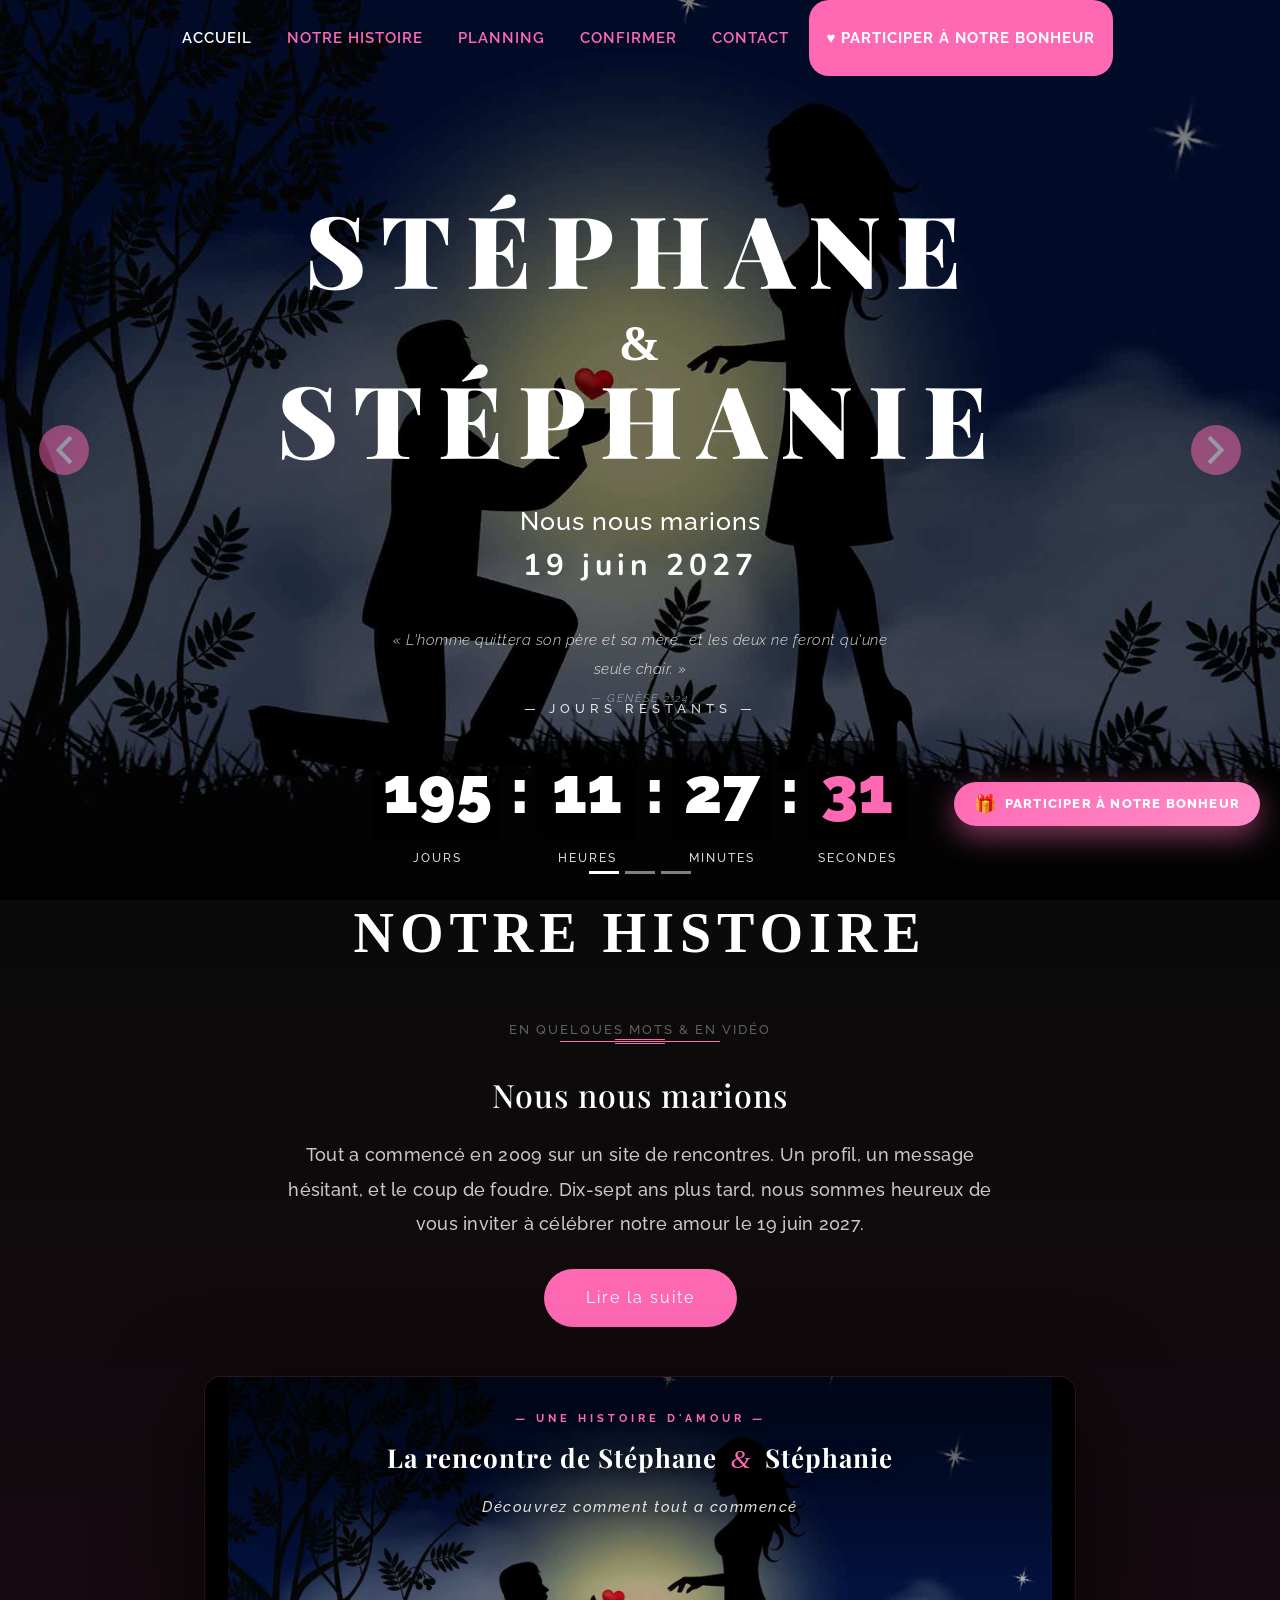
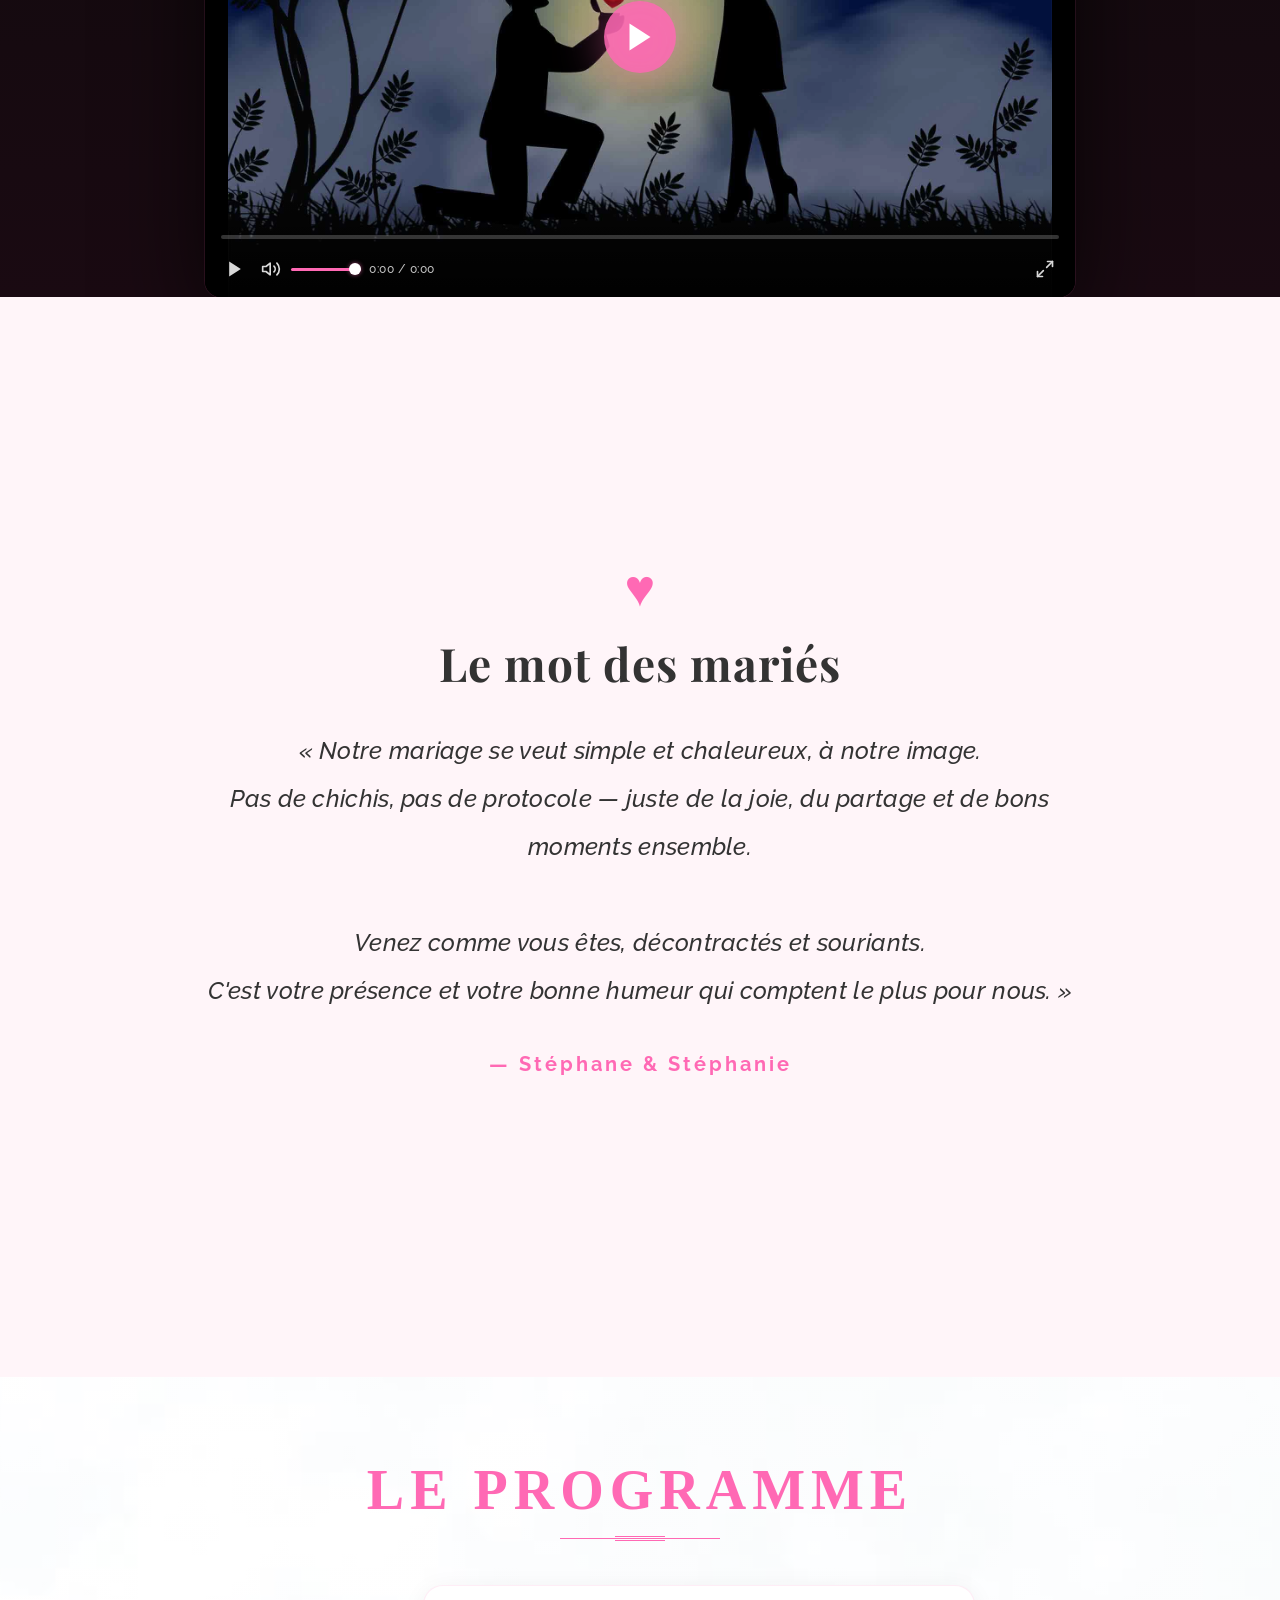
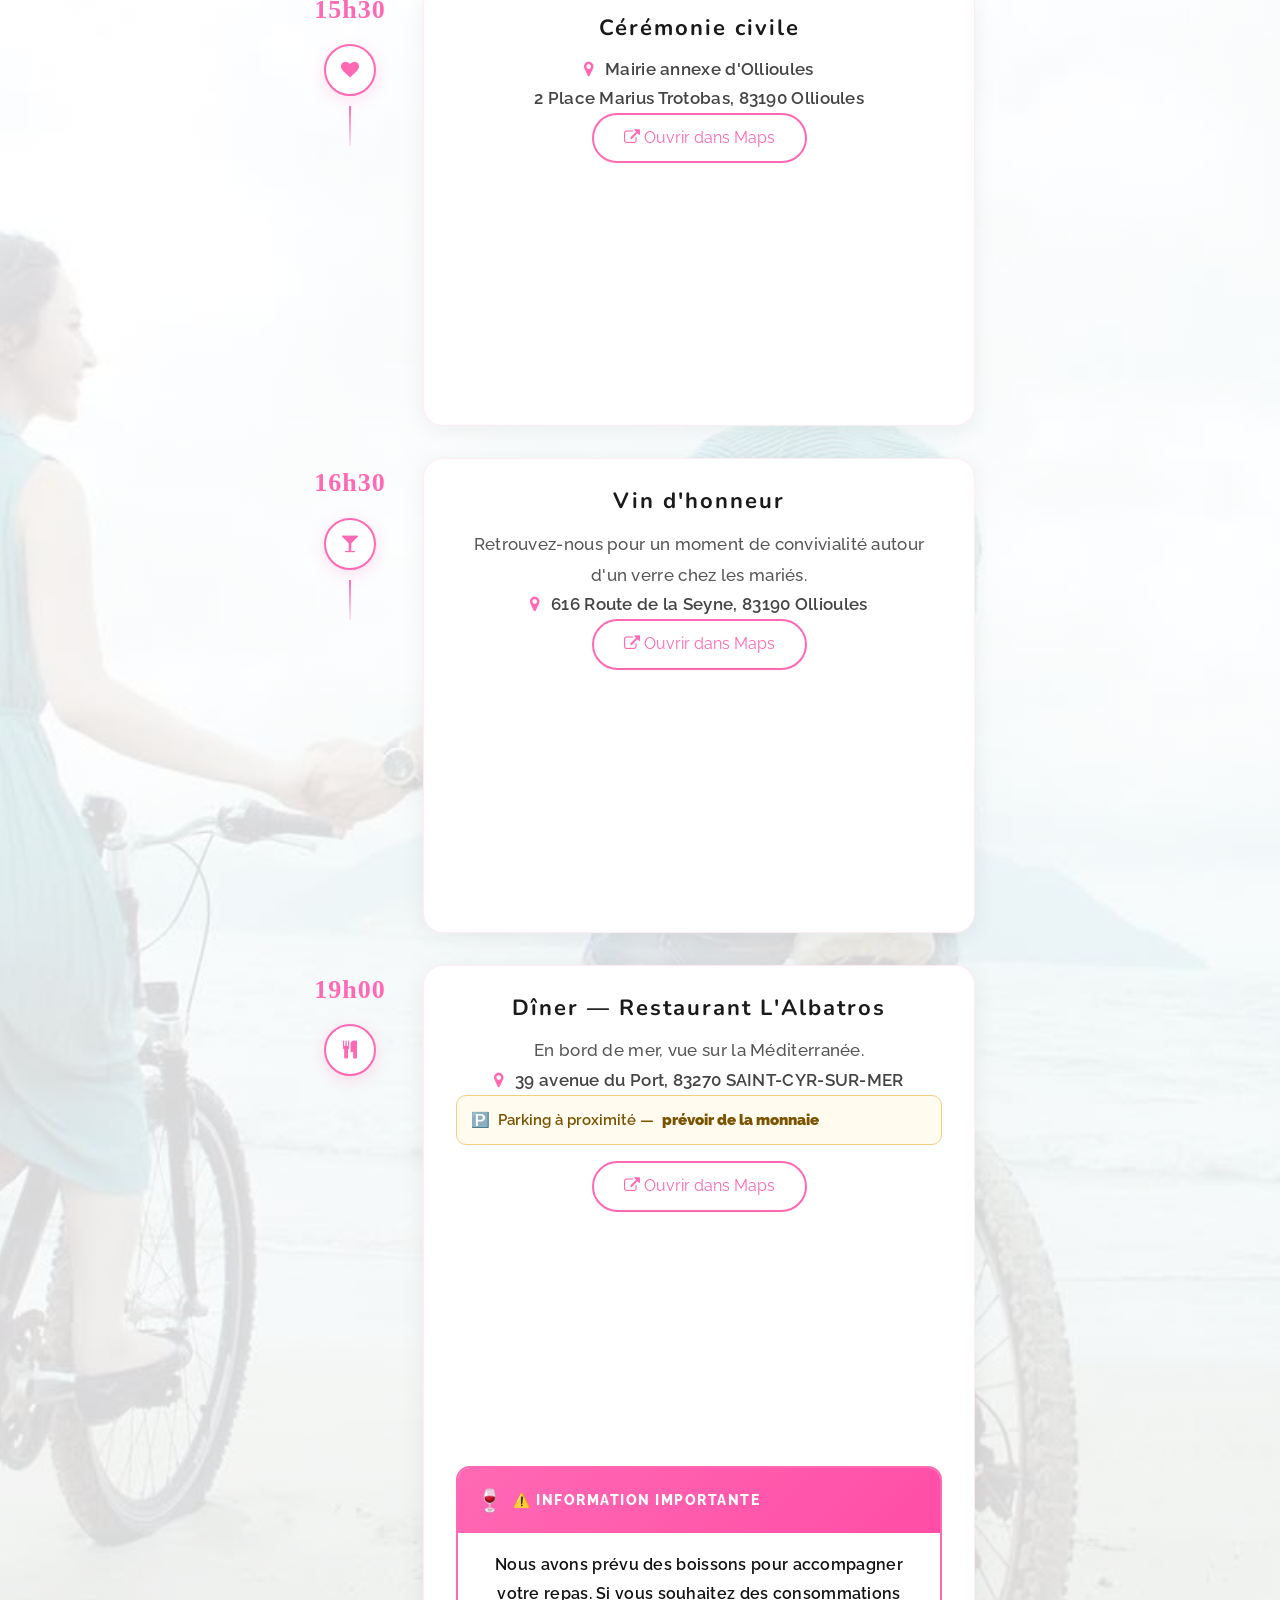
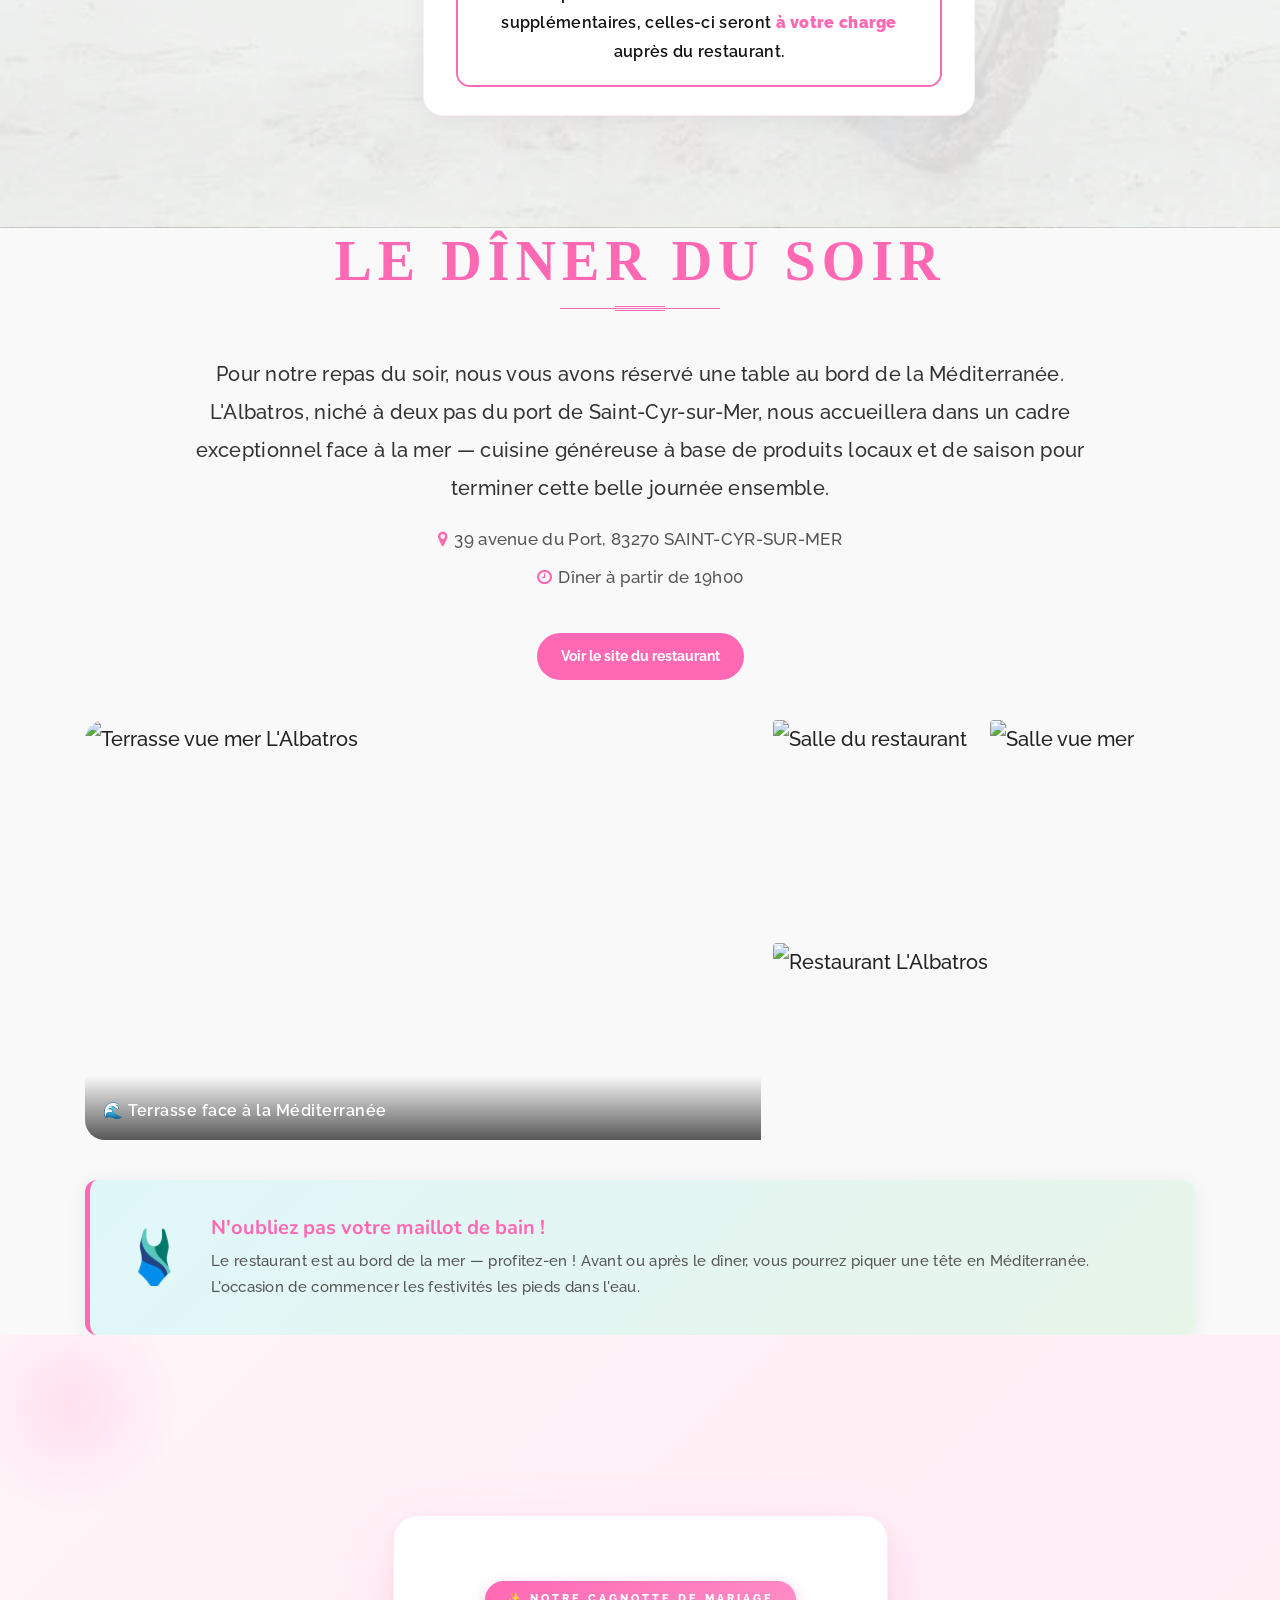
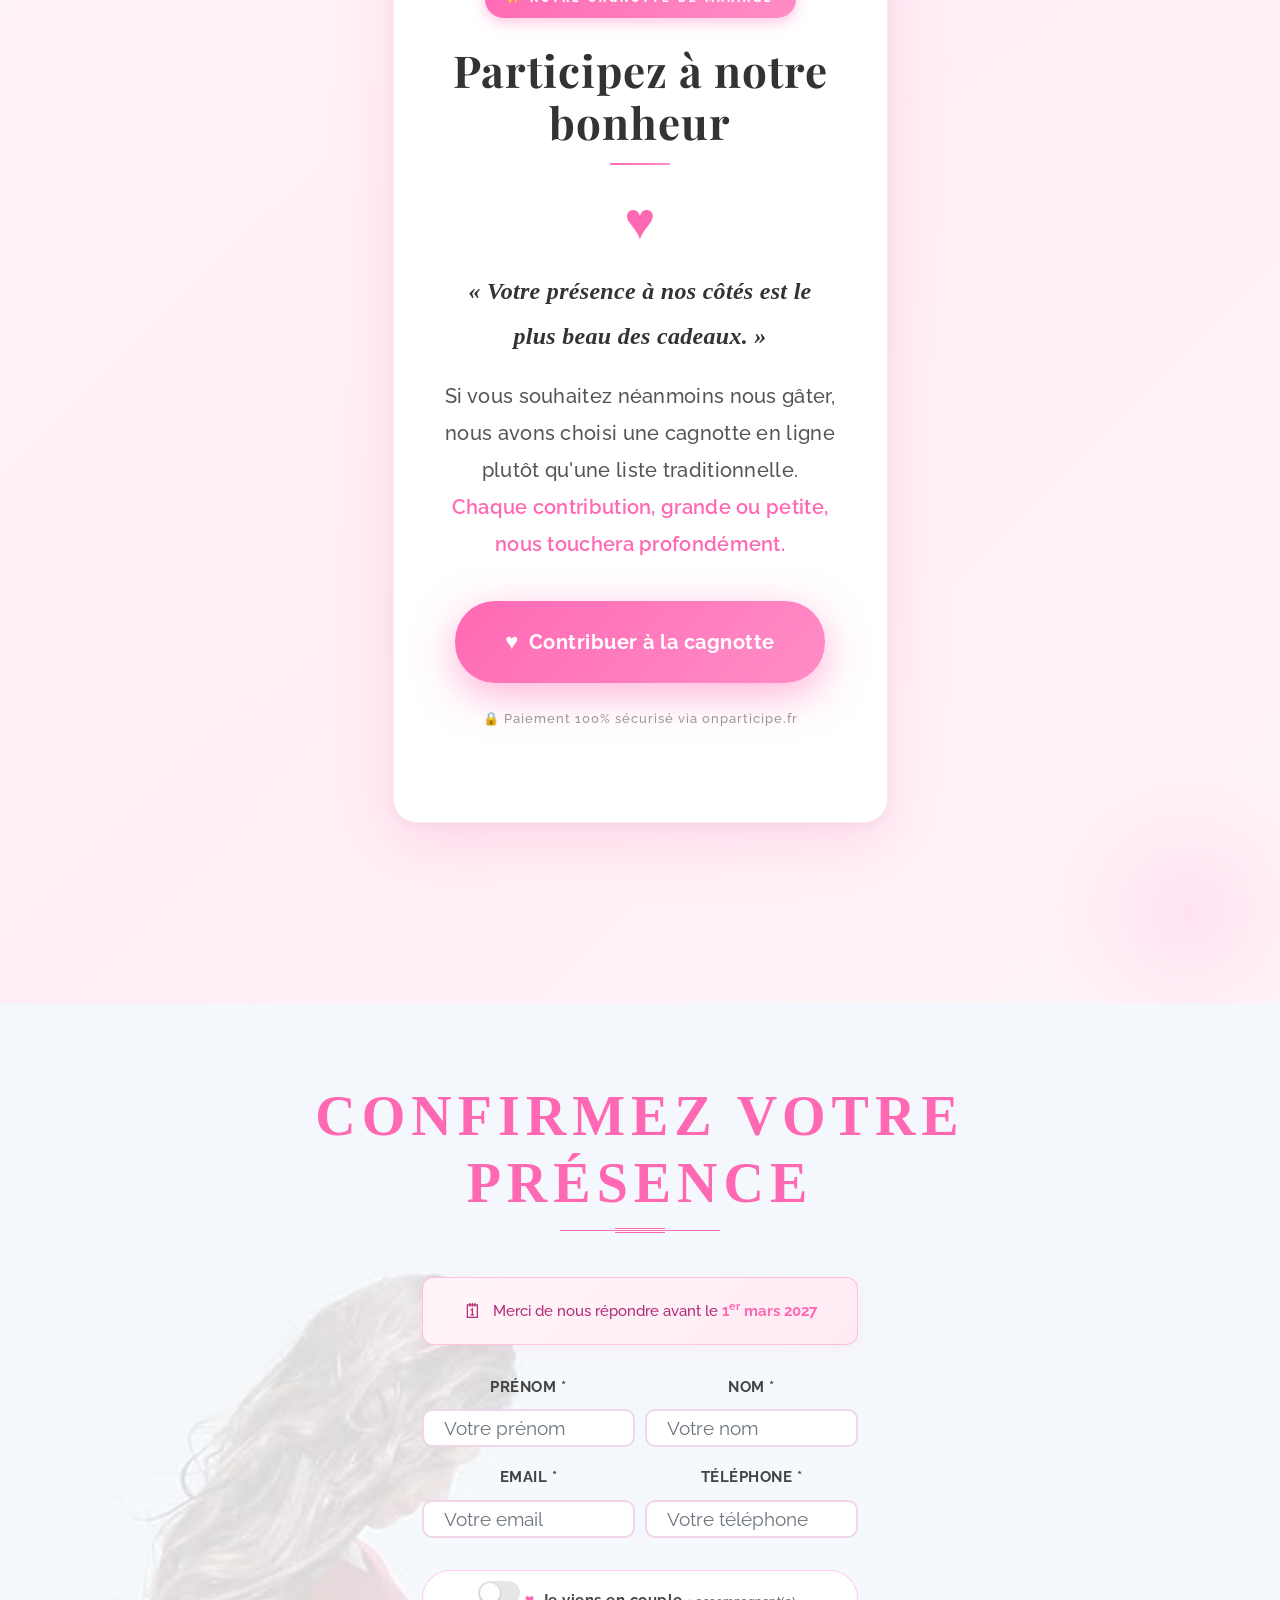
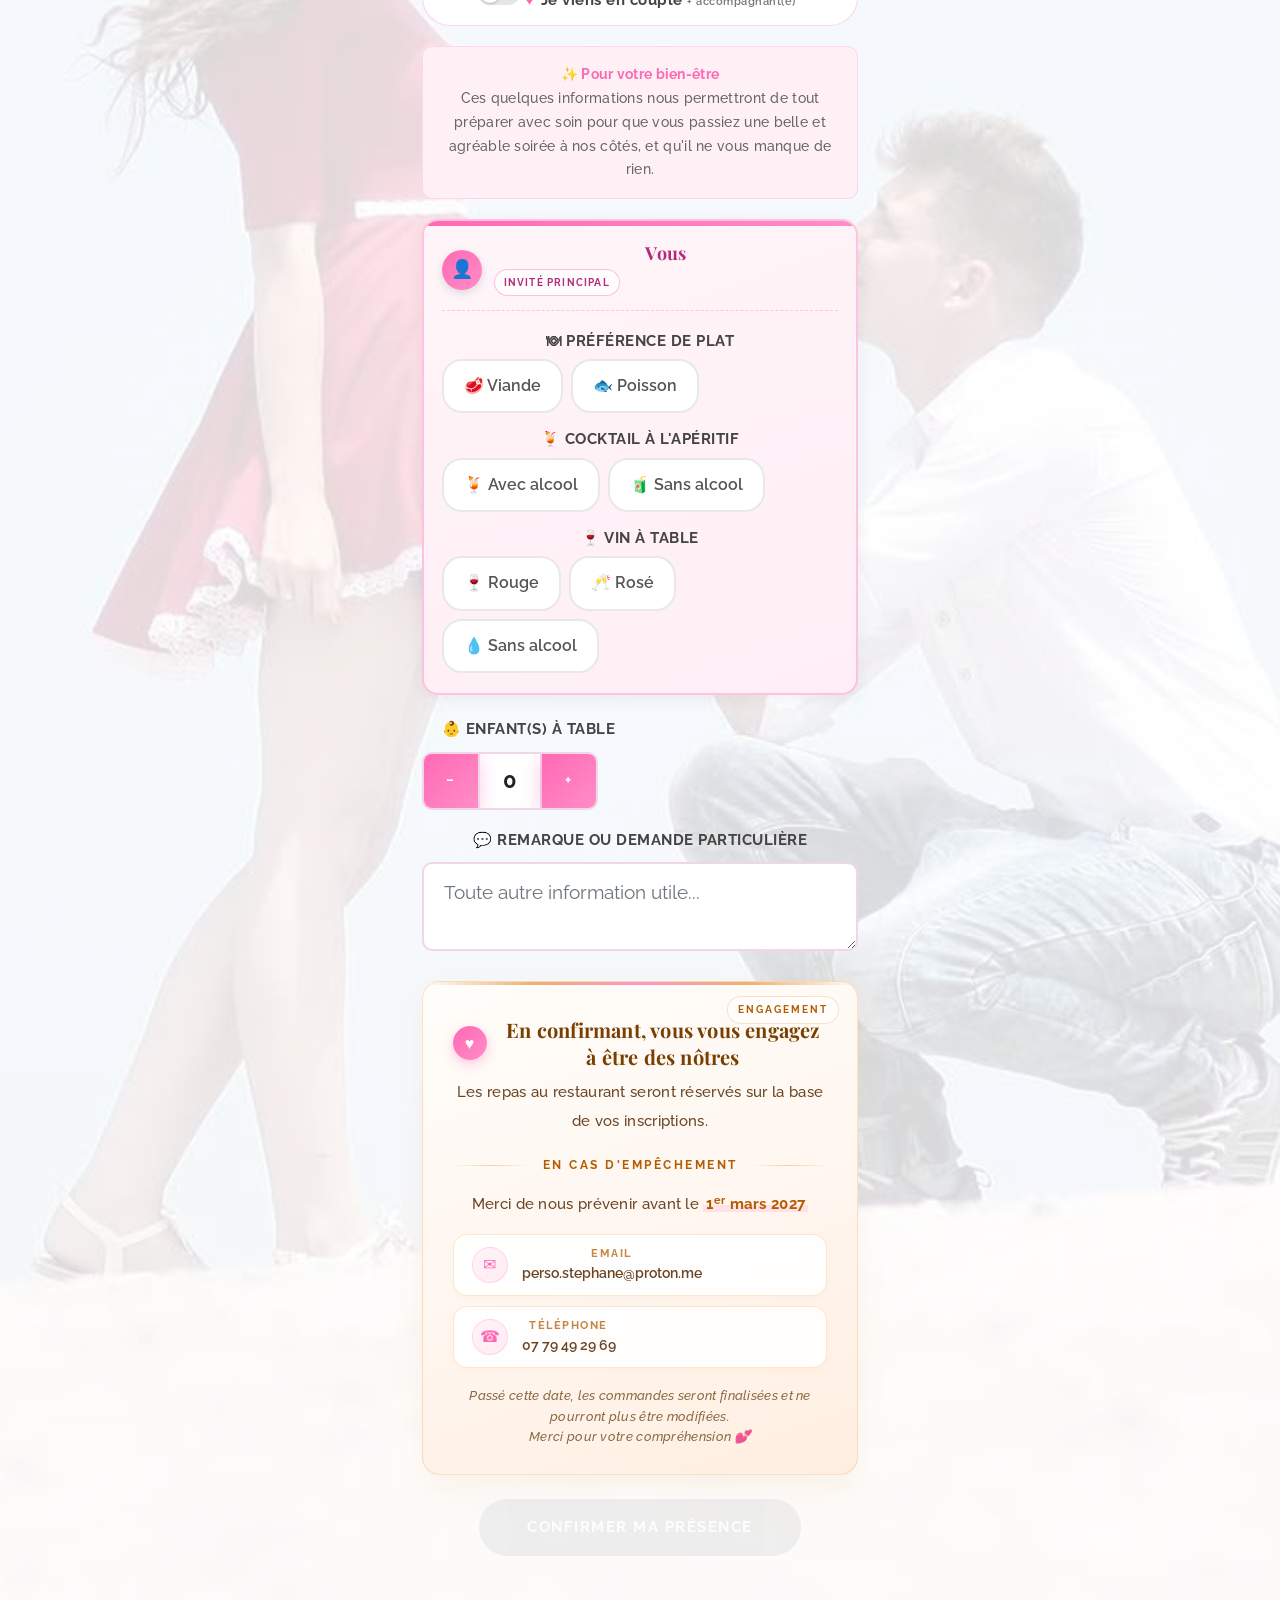
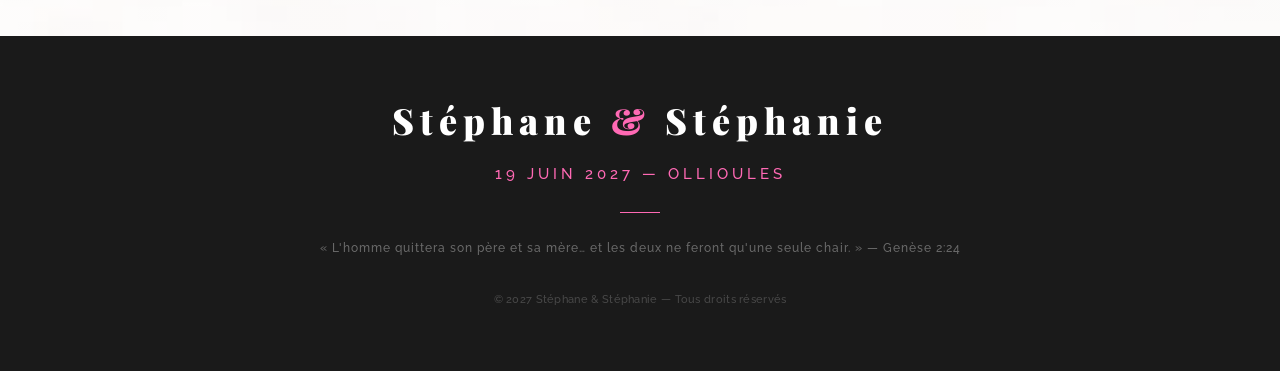
==== commit eebaec6b: "wip" ====
--- a/index.html
+++ b/index.html
@@ -173,38 +173,36 @@
             </section>
             <!-- Header Section End -->
 
-            <!-- Story Section Start-->
-            <section class="section section-2">
-                <div id="story">
-                    <div class="container">
-                        <header class="section-header">
-                            <h3>Notre Histoire</h3>
-                        </header>
-                        <div class="row justify-content-center">
-                            <div class="col-md-10 text-center">
-                                <h4>Nous nous marions</h4>
-                                <p>
-                                    Tout a commencé en 2009 sur un site de rencontres. Un profil, un message hésitant, et le coup de foudre. Dix-sept ans plus tard, nous sommes heureux de vous inviter à célébrer notre amour le 19 juin 2027.
-                                </p>
-                                <a href="story.html">Lire la suite</a>
-                            </div>
+            <!-- Notre Histoire (texte + vidéo fusionnés) -->
+            <section class="section video-section" id="story">
+                <div class="container">
+                    <header class="section-header">
+                        <h3>Notre Histoire</h3>
+                        <p style="color:rgba(255,255,255,0.35);font-size:13px;letter-spacing:2px;text-transform:uppercase;margin-top:-10px;">En quelques mots &amp; en vidéo</p>
+                    </header>
+
+                    <!-- Teaser texte -->
+                    <div class="row justify-content-center" style="margin-bottom:50px;">
+                        <div class="col-md-10 text-center">
+                            <h4 style="color:#fff;font-family:'Playfair Display',serif;font-size:clamp(22px,3vw,32px);margin-bottom:22px;letter-spacing:1px;font-weight:500;">Nous nous marions</h4>
+                            <p style="color:rgba(255,255,255,0.78);font-size:clamp(15px,1.7vw,18px);line-height:1.9;margin-bottom:28px;max-width:720px;margin-left:auto;margin-right:auto;">
+                                Tout a commencé en 2009 sur un site de rencontres. Un profil, un message hésitant, et le coup de foudre. Dix-sept ans plus tard, nous sommes heureux de vous inviter à célébrer notre amour le 19 juin 2027.
+                            </p>
+                            <a href="story.html">Lire la suite</a>
                         </div>
                     </div>
-                </div>
-            </section>
-            <!-- Story Section end -->
-
-            <!-- Section Vidéo -->
-            <section class="section video-section">
-                <div class="container">
-                    <header class="section-header">
-                        <h3>Notre histoire</h3>
-                        <p style="color:rgba(255,255,255,0.35);font-size:13px;letter-spacing:2px;text-transform:uppercase;margin-top:-10px;">En images &amp; en vidéo</p>
-                    </header>
+
                     <div class="vp-wrapper">
-                        <video id="vp-video" preload="metadata" playsinline>
+                        <video id="vp-video" preload="metadata" playsinline poster="img/slider-1.jpg">
                             <source src="video.mp4" type="video/mp4">
                         </video>
+
+                        <!-- Titre accrocheur sur la vignette -->
+                        <div class="vp-title-overlay" id="vp-title-overlay">
+                            <div class="vp-title-tag">— Une histoire d'amour —</div>
+                            <h4 class="vp-title-main">La rencontre de Stéphane <span>&amp;</span> Stéphanie</h4>
+                            <div class="vp-title-sub">Découvrez comment tout a commencé</div>
+                        </div>
 
                         <!-- Bouton play central -->
                         <div class="vp-big-play" id="vp-big-play">
@@ -268,10 +266,12 @@
                     var m = Math.floor(s/60), sec = Math.floor(s%60);
                     return m + ':' + (sec<10?'0':'')+sec;
                 }
+                var titleOverlay = document.getElementById('vp-title-overlay');
                 function updatePlay() {
                     iconPlay.style.display  = vid.paused ? '' : 'none';
                     iconPause.style.display = vid.paused ? 'none' : '';
                     bigPlay.classList.toggle('vp-big-play--hidden', !vid.paused);
+                    if (titleOverlay) titleOverlay.classList.toggle('vp-title-overlay--hidden', !vid.paused);
                 }
                 function updateProgress() {
                     var pct = vid.duration ? (vid.currentTime / vid.duration * 100) : 0;
--- a/css/style.css
+++ b/css/style.css
@@ -1937,7 +1937,9 @@
     justify-content: center;
     background: rgba(0,0,0,0.25);
     transition: opacity 0.3s, visibility 0.3s;
-    pointer-events: none;
+    pointer-events: auto;
+    cursor: pointer;
+    -webkit-tap-highlight-color: transparent;
 }
 
 .vp-big-play svg {
@@ -1954,6 +1956,77 @@
 .vp-big-play--hidden {
     opacity: 0;
     visibility: hidden;
+}
+
+/* Titre overlay sur la vignette vidéo */
+.vp-title-overlay {
+    position: absolute;
+    top: 0;
+    left: 0;
+    right: 0;
+    padding: 32px 24px 60px;
+    background: linear-gradient(180deg, rgba(0,0,0,0.65) 0%, rgba(0,0,0,0.3) 60%, transparent 100%);
+    text-align: center;
+    pointer-events: none;
+    transition: opacity 0.4s ease, transform 0.4s ease;
+    z-index: 2;
+}
+
+.vp-title-tag {
+    color: #FF69B4;
+    font-size: 11px;
+    letter-spacing: 4px;
+    text-transform: uppercase;
+    font-weight: 700;
+    margin-bottom: 12px;
+    text-shadow: 0 2px 8px rgba(0,0,0,0.6);
+}
+
+.vp-title-main {
+    color: #fff;
+    font-family: 'Playfair Display', serif;
+    font-size: clamp(22px, 3.4vw, 40px);
+    font-weight: 700;
+    letter-spacing: 1px;
+    margin: 0 0 10px;
+    text-shadow: 0 3px 14px rgba(0,0,0,0.7);
+    line-height: 1.2;
+}
+
+.vp-title-main span {
+    color: #FF69B4;
+    font-style: italic;
+    font-weight: 500;
+    margin: 0 6px;
+}
+
+.vp-title-sub {
+    color: rgba(255,255,255,0.85);
+    font-size: clamp(12px, 1.5vw, 15px);
+    letter-spacing: 1.5px;
+    font-style: italic;
+    text-shadow: 0 2px 8px rgba(0,0,0,0.6);
+}
+
+.vp-title-overlay--hidden {
+    opacity: 0;
+    transform: translateY(-20px);
+    pointer-events: none;
+}
+
+@media (max-width: 767px) {
+    .vp-title-overlay {
+        padding: 18px 14px 40px;
+    }
+    .vp-title-tag {
+        font-size: 9px;
+        letter-spacing: 3px;
+        margin-bottom: 8px;
+    }
+    .vp-title-sub {
+        font-size: 11px;
+        letter-spacing: 1px;
+    }
 }
 
 /* Contrôles */
